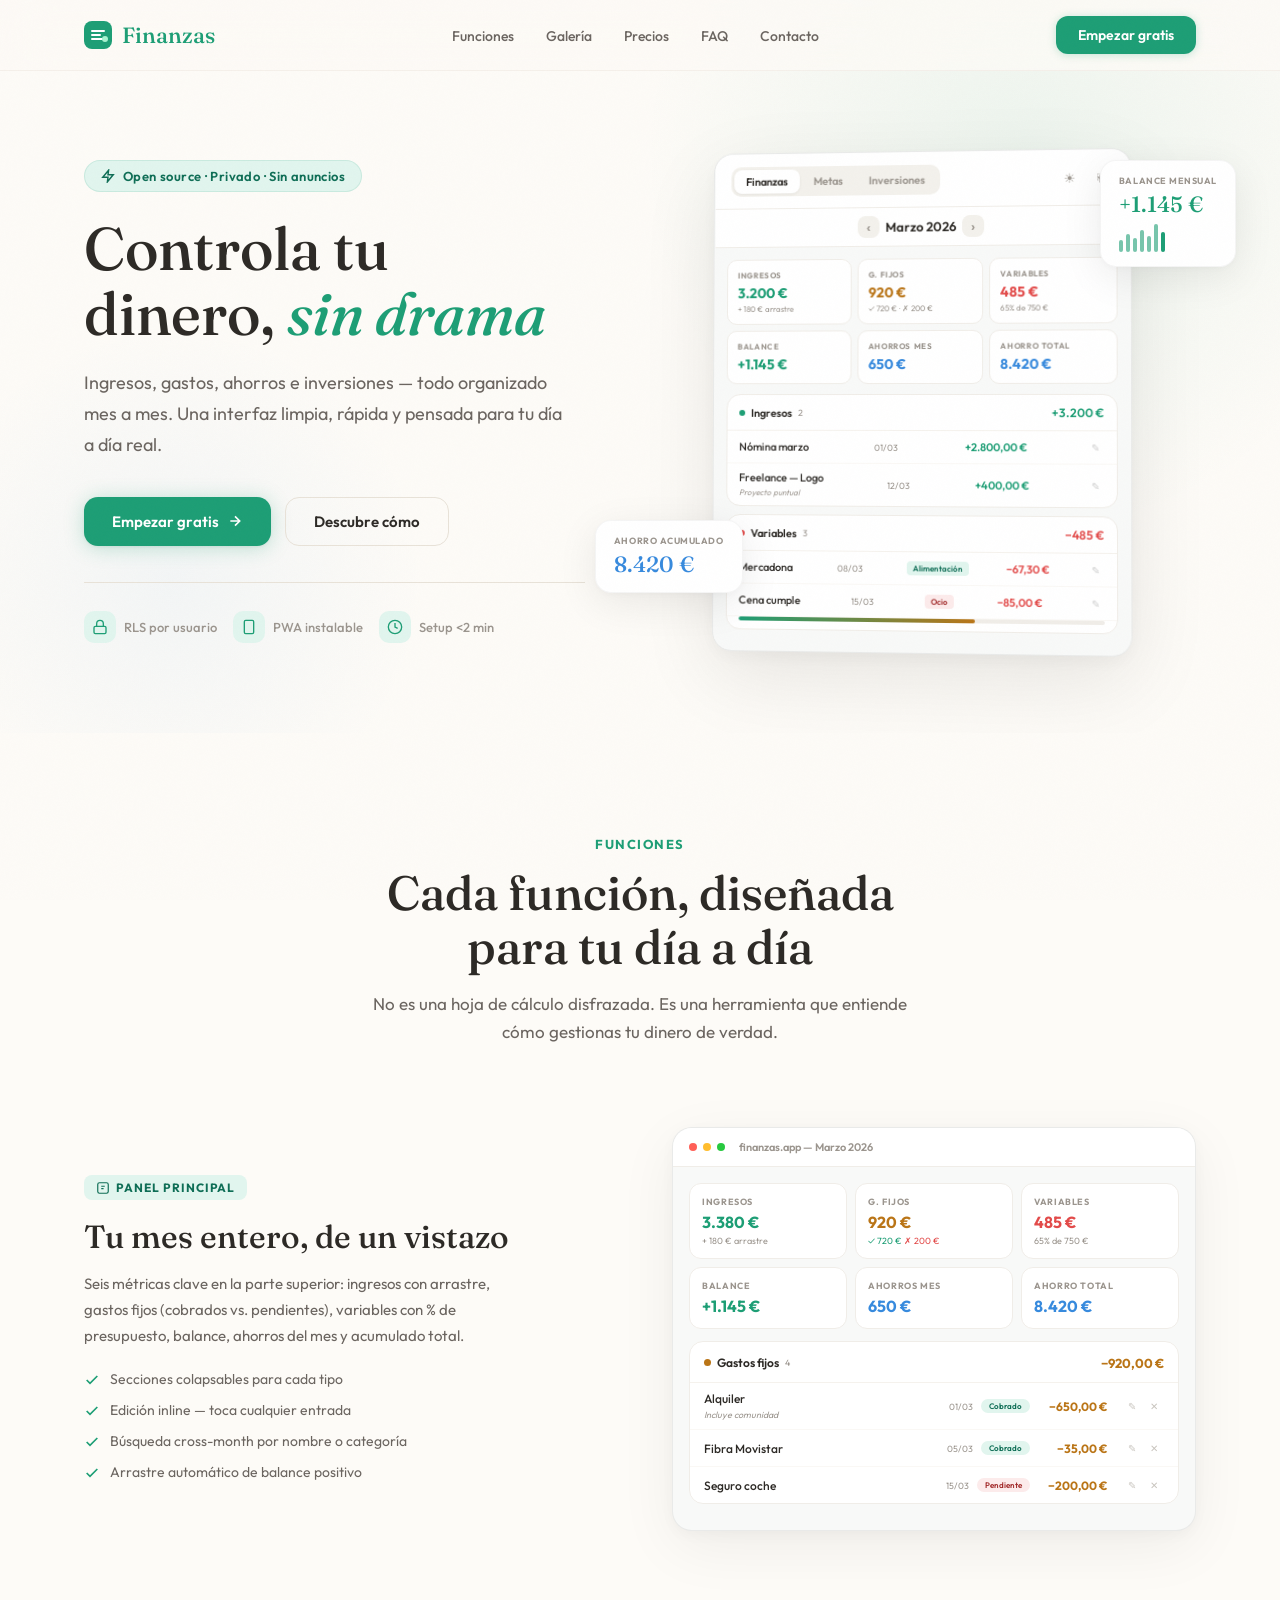
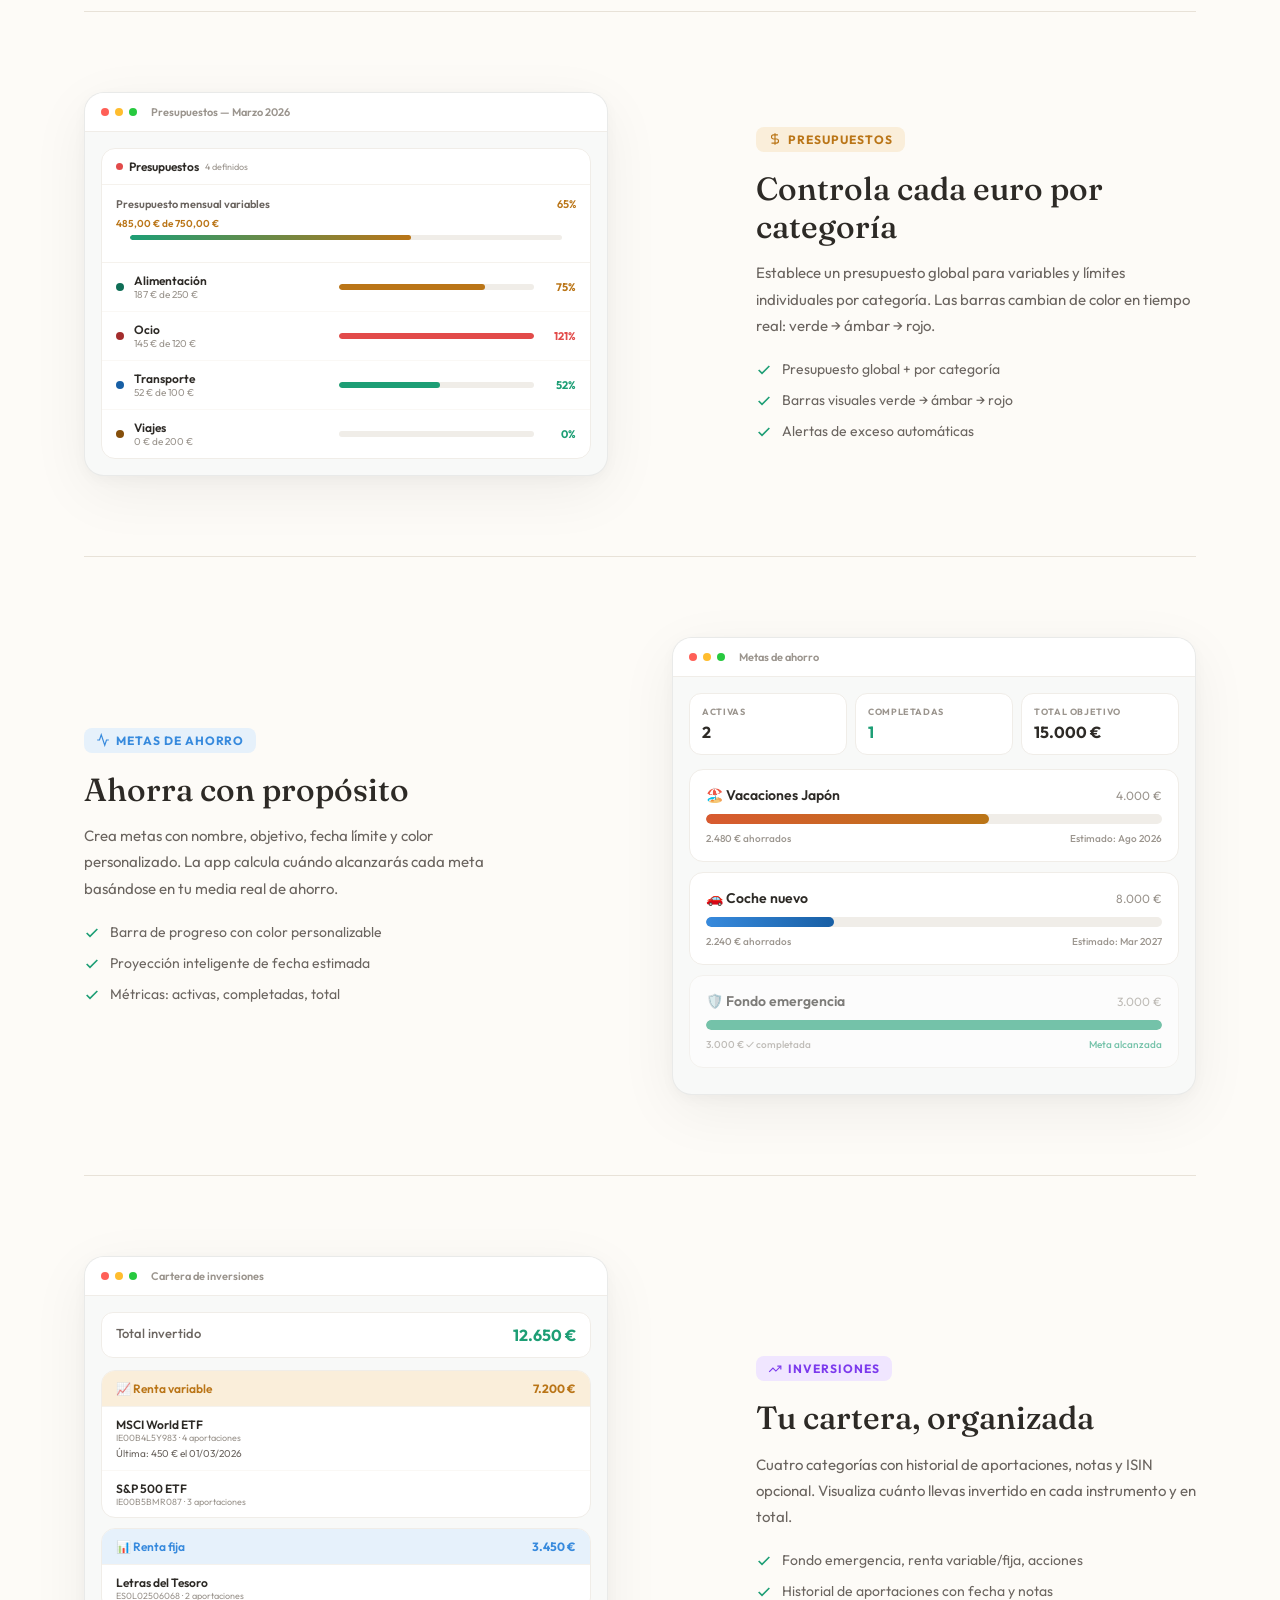
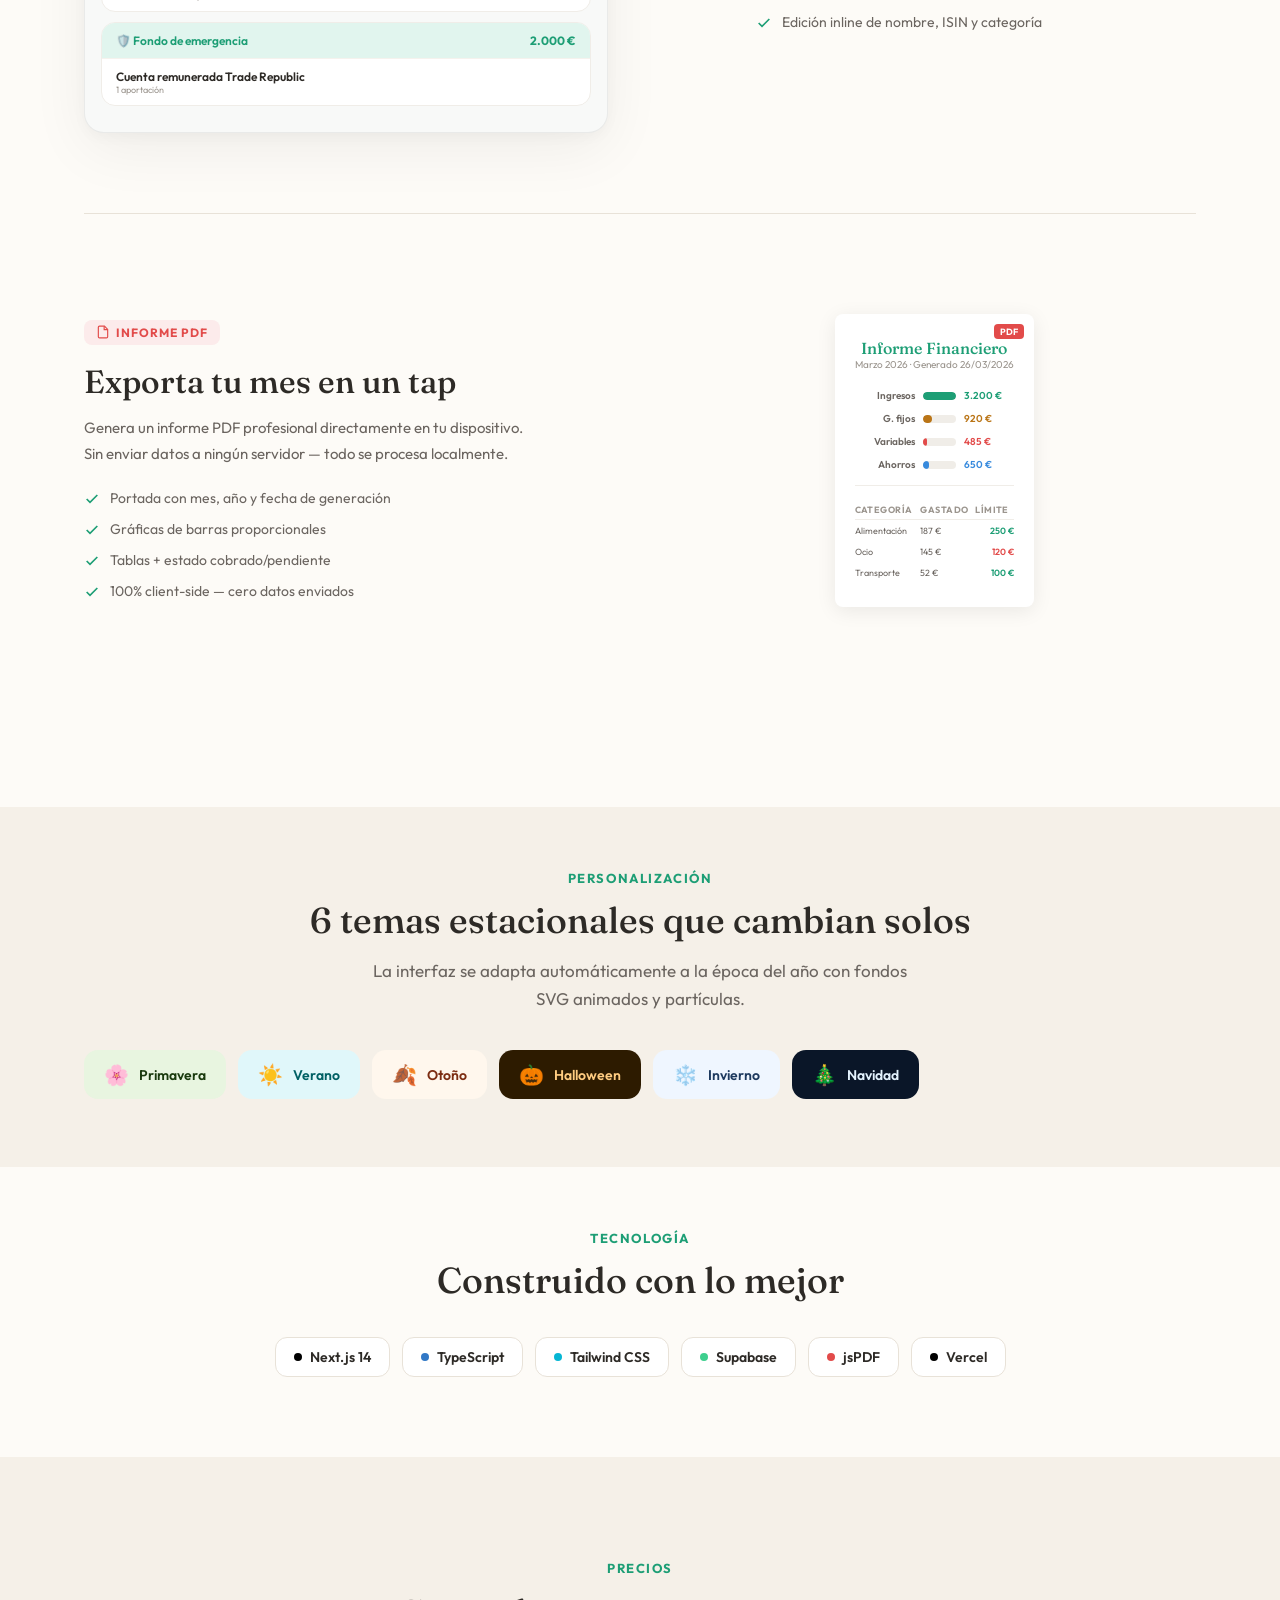
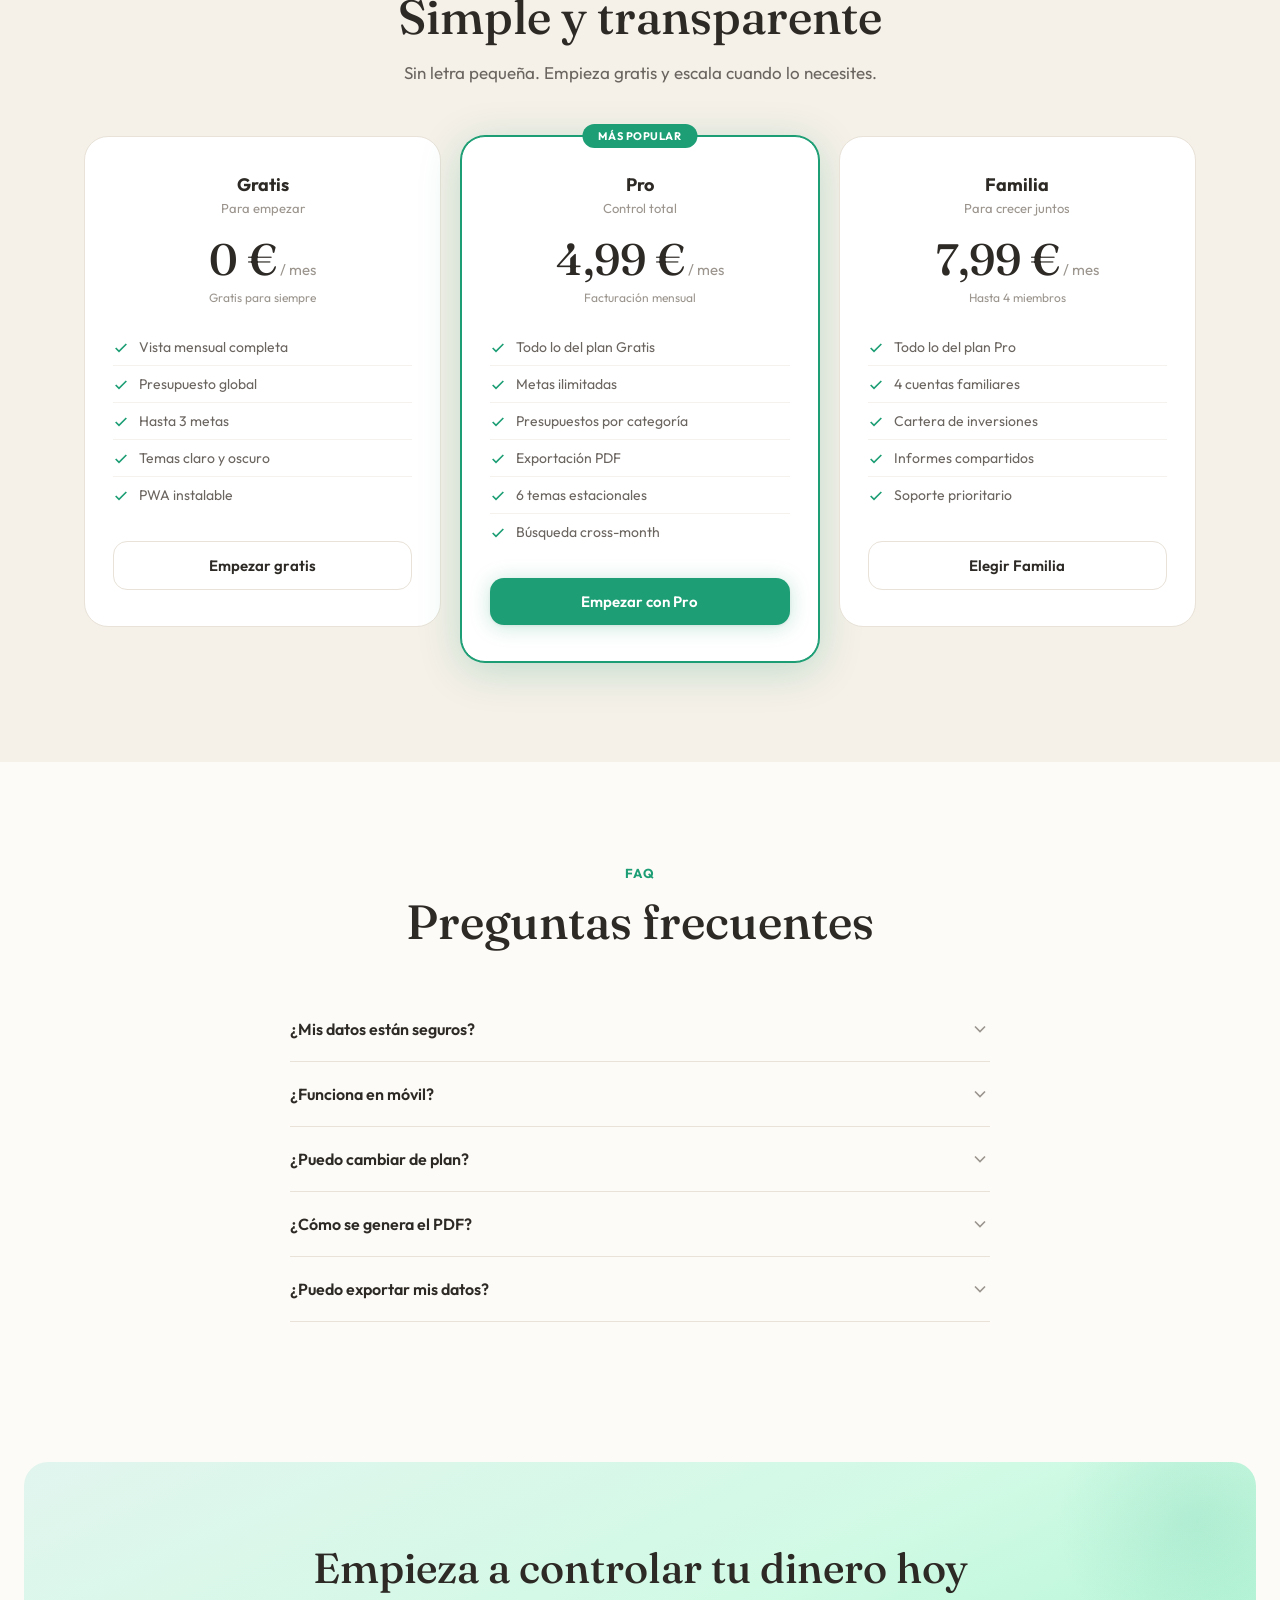
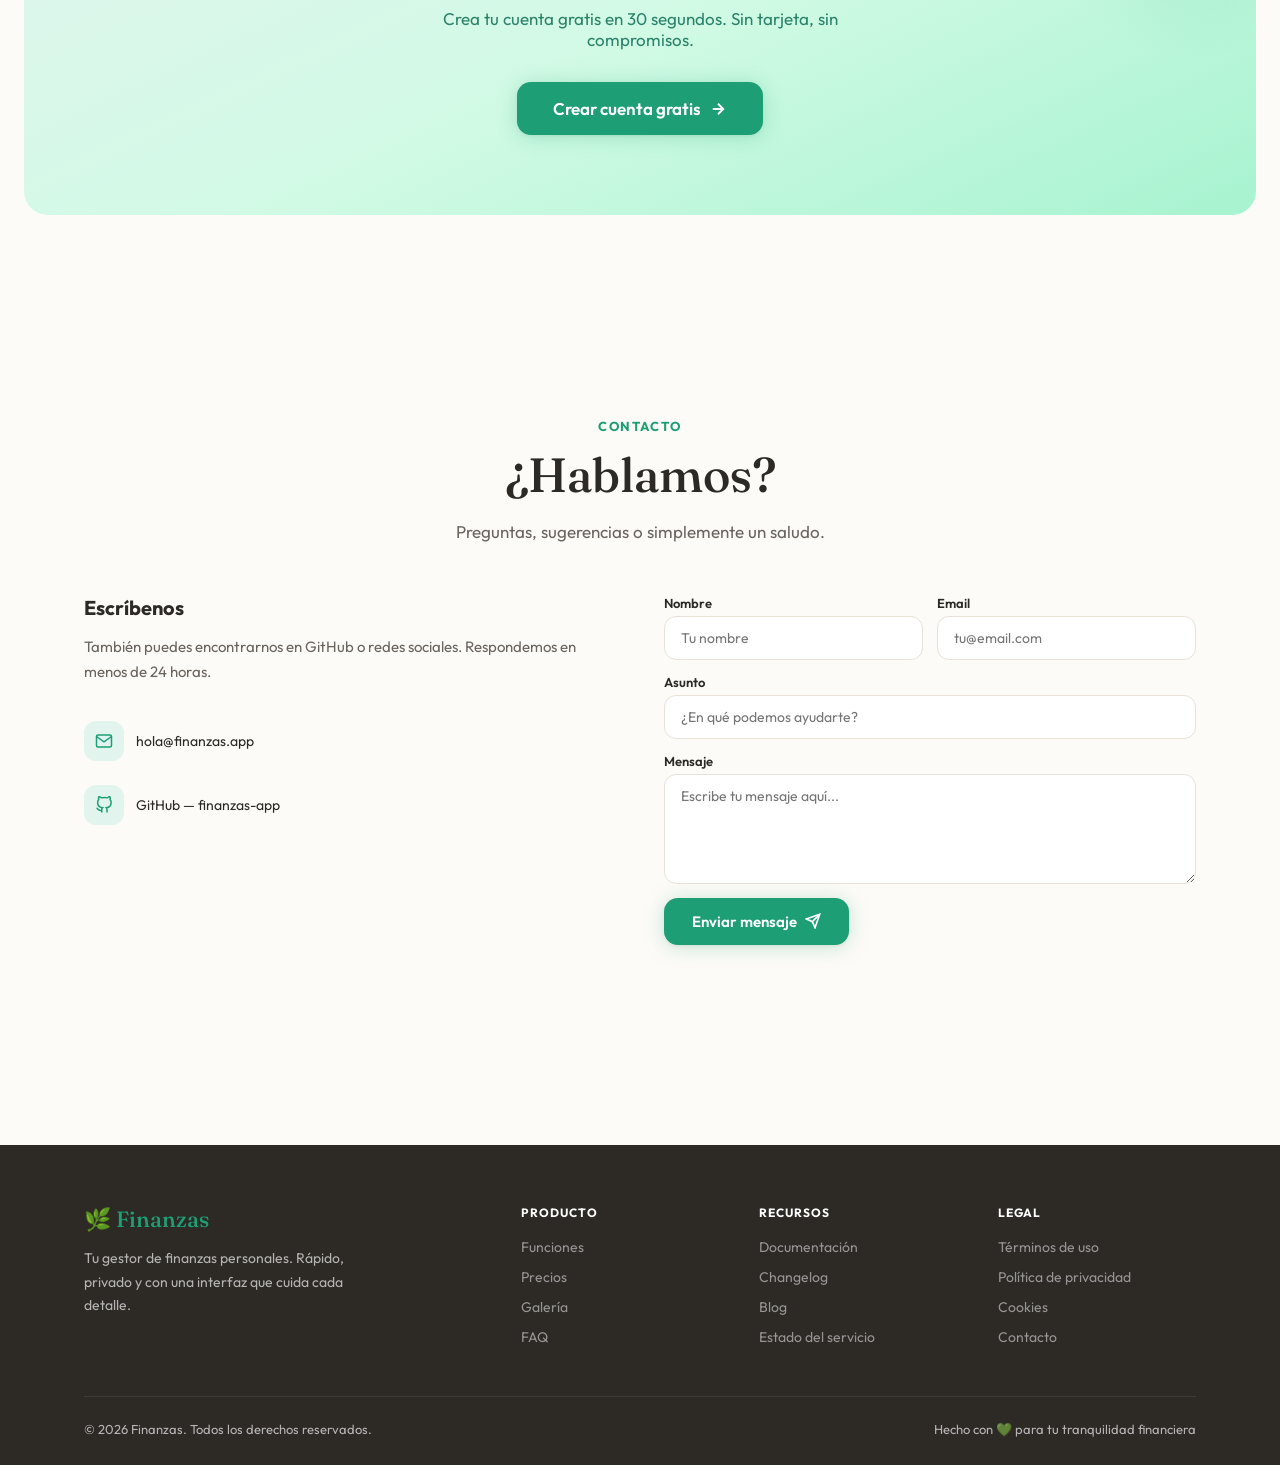
==== index.html @ be9d55b6 "Add: Web added" ====
<!DOCTYPE html>
<html lang="es">
<head>
<meta charset="UTF-8">
<meta name="viewport" content="width=device-width, initial-scale=1.0">
<title>Finanzas — Tu gestor de finanzas personales</title>
<link rel="preconnect" href="https://fonts.googleapis.com">
<link rel="preconnect" href="https://fonts.gstatic.com" crossorigin>
<link href="https://fonts.googleapis.com/css2?family=Fraunces:ital,opsz,wght@0,9..144,300;0,9..144,500;0,9..144,700;1,9..144,400&family=Outfit:wght@300;400;500;600;700&display=swap" rel="stylesheet">
<style>
:root {
  --green:#1D9E75;--green-light:#E1F5EE;--green-dark:#0F6E56;--green-glow:rgba(29,158,117,0.25);
  --cream:#FDFBF7;--sand:#F5F0E8;--text:#2D2A26;--text-soft:#6B6560;--text-muted:#9B958E;
  --border:#E8E2D8;--card-bg:#FFFFFF;--blue:#378ADD;--blue-light:#E6F1FB;
  --amber:#BA7517;--amber-light:#FAEEDA;--red:#E24B4A;--red-light:#FCEBEB;
  --orange:#D85A30;--purple:#7C3AED;
}
*{margin:0;padding:0;box-sizing:border-box}
html{scroll-behavior:smooth}
body{font-family:'Outfit',sans-serif;color:var(--text);background:var(--cream);overflow-x:hidden;-webkit-font-smoothing:antialiased}
h1,h2,h3,.serif{font-family:'Fraunces',serif}
body::before{content:'';position:fixed;inset:0;pointer-events:none;z-index:9999;opacity:0.02;background-image:url("data:image/svg+xml,%3Csvg viewBox='0 0 256 256' xmlns='http://www.w3.org/2000/svg'%3E%3Cfilter id='n'%3E%3CfeTurbulence type='fractalNoise' baseFrequency='0.85' numOctaves='4' stitchTiles='stitch'/%3E%3C/filter%3E%3Crect width='100%25' height='100%25' filter='url(%23n)'/%3E%3C/svg%3E");background-size:128px}
.container{max-width:1160px;margin:0 auto;padding:0 24px}
.section-pad{padding:100px 0}
.section-label{font-family:'Outfit',sans-serif;font-size:13px;font-weight:700;letter-spacing:0.12em;text-transform:uppercase;color:var(--green);margin-bottom:14px;display:inline-block}
.section-title{font-size:clamp(30px,4.5vw,48px);line-height:1.12;color:var(--text);margin-bottom:16px;font-weight:500}
.section-subtitle{font-family:'Outfit',sans-serif;font-size:17px;line-height:1.7;color:var(--text-soft);max-width:560px}
.btn{display:inline-flex;align-items:center;gap:8px;font-family:'Outfit',sans-serif;font-size:15px;font-weight:600;padding:14px 28px;border-radius:14px;cursor:pointer;border:none;text-decoration:none;transition:all 0.35s cubic-bezier(0.23,1,0.32,1)}
.btn-primary{background:var(--green);color:white;box-shadow:0 2px 20px var(--green-glow),0 1px 3px rgba(0,0,0,0.06)}
.btn-primary:hover{background:var(--green-dark);transform:translateY(-2px);box-shadow:0 8px 28px var(--green-glow),0 2px 6px rgba(0,0,0,0.08)}
.btn-ghost{background:transparent;color:var(--text);border:1.5px solid var(--border)}
.btn-ghost:hover{border-color:var(--green);color:var(--green-dark);background:rgba(29,158,117,0.04)}

/* NAV */
nav{position:fixed;top:0;left:0;right:0;z-index:100;padding:16px 0;background:rgba(253,251,247,0.8);backdrop-filter:blur(24px) saturate(1.6);-webkit-backdrop-filter:blur(24px) saturate(1.6);border-bottom:1px solid rgba(232,226,216,0.4);transition:all 0.3s}
nav.scrolled{padding:10px 0;box-shadow:0 1px 16px rgba(0,0,0,0.04)}
nav .container{display:flex;align-items:center;justify-content:space-between}
.nav-brand{display:flex;align-items:center;gap:10px;font-family:'Fraunces',serif;font-size:22px;color:var(--green);font-weight:500;text-decoration:none}
.nav-links{display:flex;align-items:center;gap:32px;list-style:none}
.nav-links a{font-size:14px;font-weight:500;color:var(--text-soft);text-decoration:none;transition:color 0.2s}
.nav-links a:hover{color:var(--green)}
.nav-cta{font-family:'Outfit',sans-serif;font-size:14px;font-weight:600;color:white;background:var(--green);padding:10px 22px;border-radius:12px;text-decoration:none;transition:all 0.3s;box-shadow:0 1px 8px var(--green-glow)}
.nav-cta:hover{background:var(--green-dark);transform:translateY(-1px)}
.hamburger{display:none;background:none;border:none;cursor:pointer;padding:4px;color:var(--text)}
.mobile-menu{display:none;flex-direction:column;position:absolute;top:100%;left:0;right:0;background:rgba(253,251,247,0.98);backdrop-filter:blur(20px);padding:16px 24px 24px;border-bottom:1px solid var(--border)}
.mobile-menu.open{display:flex}
.mobile-menu a{padding:14px 0;font-size:15px;font-weight:500;color:var(--text-soft);text-decoration:none;border-bottom:1px solid #f5f2ed}
.mobile-menu a:last-child{border:none}
.mobile-menu .nav-cta{display:inline-block;text-align:center;margin-top:12px}

/* HERO */
.hero{padding:150px 0 80px;position:relative;overflow:hidden}
.hero::before{content:'';position:absolute;top:-40%;right:-15%;width:900px;height:900px;background:radial-gradient(circle,rgba(29,158,117,0.07) 0%,transparent 60%);border-radius:50%;pointer-events:none}
.hero::after{content:'';position:absolute;bottom:-20%;left:-10%;width:600px;height:600px;background:radial-gradient(circle,rgba(55,138,221,0.05) 0%,transparent 60%);border-radius:50%;pointer-events:none}
.hero .container{display:grid;grid-template-columns:1fr 1.1fr;gap:60px;align-items:center;position:relative;z-index:1}
.hero-badge{display:inline-flex;align-items:center;gap:8px;font-size:13px;font-weight:600;letter-spacing:0.03em;color:var(--green-dark);background:var(--green-light);padding:7px 16px;border-radius:100px;margin-bottom:24px;border:1px solid rgba(29,158,117,0.12)}
.hero h1{font-size:clamp(38px,5.2vw,60px);line-height:1.08;margin-bottom:22px;font-weight:500}
.hero h1 em{font-style:italic;color:var(--green)}
.hero-desc{font-size:18px;line-height:1.72;color:var(--text-soft);margin-bottom:36px;max-width:480px}
.hero-actions{display:flex;gap:14px;flex-wrap:wrap}
.hero-trust{display:flex;align-items:center;gap:16px;margin-top:36px;padding-top:28px;border-top:1px solid var(--border)}
.trust-item{display:flex;align-items:center;gap:8px;font-size:13px;font-weight:500;color:var(--text-muted)}
.trust-icon{width:32px;height:32px;border-radius:10px;display:flex;align-items:center;justify-content:center;background:var(--green-light);color:var(--green)}

/* Hero App Frame */
.hero-visual{position:relative;display:flex;justify-content:center}
.app-frame{width:420px;background:#f8f9f8;border-radius:20px;padding:1px;box-shadow:0 24px 80px rgba(0,0,0,0.09),0 6px 20px rgba(0,0,0,0.04),inset 0 1px 0 rgba(255,255,255,0.9);border:1px solid rgba(0,0,0,0.06);overflow:hidden;transform:perspective(1200px) rotateY(-4deg) rotateX(1deg);transition:transform 0.7s cubic-bezier(0.23,1,0.32,1)}
.app-frame:hover{transform:perspective(1200px) rotateY(0) rotateX(0)}
.app-topbar{display:flex;align-items:center;justify-content:space-between;padding:12px 16px;background:white;border-bottom:1px solid #f0ede8}
.app-tabs{display:inline-flex;gap:2px;background:#f3f1ec;border-radius:10px;padding:3px}
.app-tab{font-size:11px;font-weight:600;padding:5px 12px;border-radius:8px;color:var(--text-muted)}
.app-tab.active{background:white;color:var(--text);box-shadow:0 1px 3px rgba(0,0,0,0.06)}
.app-nav-month{display:flex;align-items:center;gap:6px;font-size:13px;font-weight:600;color:var(--text)}
.app-nav-month .arr{width:22px;height:22px;display:flex;align-items:center;justify-content:center;border-radius:8px;font-size:14px;color:var(--text-muted);background:#f3f1ec}
.app-icons{display:flex;gap:4px}
.app-icons span{width:26px;height:26px;display:flex;align-items:center;justify-content:center;border-radius:8px;color:var(--text-muted);font-size:13px}
.app-body{padding:12px;background:#f8f9f8}
.app-metrics{display:grid;grid-template-columns:repeat(3,1fr);gap:6px;margin-bottom:10px}
.app-metric{background:white;border-radius:10px;padding:10px;border:1px solid #f0ede8}
.app-metric label{display:block;font-size:8px;font-weight:700;text-transform:uppercase;letter-spacing:0.08em;color:var(--text-muted);margin-bottom:4px}
.app-metric .val{font-size:14px;font-weight:700}
.app-metric .sub{font-size:8px;color:var(--text-muted);margin-top:2px}
.app-section{background:white;border-radius:14px;border:1px solid #f0ede8;margin-bottom:8px;overflow:hidden}
.app-section-header{display:flex;align-items:center;justify-content:space-between;padding:10px 12px;border-bottom:1px solid #f5f2ed}
.app-section-header .left{display:flex;align-items:center;gap:6px}
.app-dot{width:6px;height:6px;border-radius:50%}
.app-section-header .title{font-size:11px;font-weight:600;color:var(--text)}
.app-section-header .count{font-size:9px;color:var(--text-muted)}
.app-section-header .total{font-size:12px;font-weight:600}
.app-row{display:flex;align-items:center;justify-content:space-between;padding:7px 12px;border-bottom:1px solid #faf8f5;font-size:11px}
.app-row:last-child{border:none}
.app-row .name{font-weight:500;color:var(--text)}
.app-row .note{font-size:8px;color:var(--text-muted);font-style:italic}
.app-row .date{font-size:9px;color:var(--text-muted);margin:0 8px}
.app-row .cat-badge{font-size:8px;font-weight:600;padding:2px 6px;border-radius:4px;white-space:nowrap}
.app-row .status-badge{font-size:8px;font-weight:600;padding:2px 8px;border-radius:100px}
.app-row .amount{font-weight:600;white-space:nowrap}
.app-row .icon-btn{width:18px;height:18px;display:flex;align-items:center;justify-content:center;border-radius:4px;color:#ccc;font-size:10px}
.app-budget-bar{margin:0 12px 8px;height:4px;background:#f0ede8;border-radius:2px;overflow:hidden}
.app-budget-fill{height:100%;border-radius:2px}
.float-card{position:absolute;background:white;border-radius:16px;padding:14px 18px;box-shadow:0 10px 40px rgba(0,0,0,0.08),0 2px 8px rgba(0,0,0,0.03);border:1px solid rgba(0,0,0,0.04);animation:float 5s ease-in-out infinite;z-index:2}
.float-card.fc1{top:10px;right:-40px;animation-delay:0s}
.float-card.fc2{bottom:60px;left:-50px;animation-delay:-2.5s}
@keyframes float{0%,100%{transform:translateY(0)}50%{transform:translateY(-10px)}}
.fc-label{font-size:9px;font-weight:700;text-transform:uppercase;letter-spacing:0.06em;color:var(--text-muted);margin-bottom:4px}
.fc-value{font-family:'Fraunces',serif;font-size:22px;font-weight:500}
.fc-sparkline{display:flex;align-items:flex-end;gap:3px;margin-top:6px}
.fc-sparkline span{width:4px;border-radius:2px;background:var(--green);opacity:0.6}

/* FEATURES */
.feature-block{display:grid;grid-template-columns:1fr 1fr;gap:64px;align-items:center;padding:80px 0;border-bottom:1px solid var(--border)}
.feature-block:last-child{border-bottom:none}
.feature-block.reverse{direction:rtl}
.feature-block.reverse>*{direction:ltr}
.feature-text{max-width:440px}
.feature-tag{display:inline-flex;align-items:center;gap:6px;font-size:12px;font-weight:700;letter-spacing:0.08em;text-transform:uppercase;padding:5px 12px;border-radius:8px;margin-bottom:18px}
.feature-text h3{font-size:clamp(24px,3vw,32px);line-height:1.2;margin-bottom:14px;font-weight:500}
.feature-text p{font-size:15px;line-height:1.75;color:var(--text-soft);margin-bottom:20px}
.feature-bullets{list-style:none;display:flex;flex-direction:column;gap:10px}
.feature-bullets li{display:flex;align-items:flex-start;gap:10px;font-size:14px;color:var(--text-soft);line-height:1.5}
.feature-bullets li svg{flex-shrink:0;margin-top:3px}

/* GUI Mockups */
.gui-mockup{background:#f8f9f8;border-radius:20px;overflow:hidden;border:1px solid rgba(0,0,0,0.06);box-shadow:0 16px 60px rgba(0,0,0,0.06),0 4px 14px rgba(0,0,0,0.03)}
.gui-titlebar{display:flex;align-items:center;gap:6px;padding:12px 16px;background:white;border-bottom:1px solid #f0ede8}
.gui-dot{width:8px;height:8px;border-radius:50%}
.gui-titlebar .title{font-size:11px;font-weight:600;color:var(--text-muted);margin-left:8px}
.gui-body{padding:16px}
.mock-metrics{display:grid;grid-template-columns:repeat(3,1fr);gap:8px;margin-bottom:12px}
.mock-metric{background:white;border-radius:12px;padding:12px;border:1px solid #f0ede8}
.mock-metric label{display:block;font-size:9px;font-weight:700;text-transform:uppercase;letter-spacing:0.07em;color:var(--text-muted);margin-bottom:5px}
.mock-metric .val{font-size:16px;font-weight:700}
.mock-metric .sub{font-size:9px;color:var(--text-muted);margin-top:3px}
.mock-section{background:white;border-radius:14px;border:1px solid #f0ede8;overflow:hidden;margin-bottom:10px}
.mock-section-head{display:flex;align-items:center;justify-content:space-between;padding:10px 14px;border-bottom:1px solid #f5f2ed}
.mock-section-head .left{display:flex;align-items:center;gap:6px}
.mock-section-head .dot{width:7px;height:7px;border-radius:50%}
.mock-section-head .title{font-size:12px;font-weight:600}
.mock-section-head .cnt{font-size:9px;color:var(--text-muted)}
.mock-section-head .total{font-size:13px;font-weight:700}
.mock-row{display:flex;align-items:center;padding:8px 14px;border-bottom:1px solid #faf8f5;font-size:12px}
.mock-row:last-child{border:none}
.mock-row .info{flex:1;min-width:0}
.mock-row .name{font-weight:500}
.mock-row .note{font-size:9px;color:var(--text-muted);font-style:italic}
.mock-row .meta{display:flex;align-items:center;gap:8px}
.mock-row .date{font-size:9px;color:var(--text-muted)}
.mock-row .cat{font-size:8px;font-weight:600;padding:2px 7px;border-radius:4px}
.mock-row .badge{font-size:8px;font-weight:600;padding:2px 8px;border-radius:100px}
.mock-row .amt{font-weight:700;min-width:70px;text-align:right}
.mock-row .btns{display:flex;gap:2px;margin-left:6px}
.mock-row .btn-sm{width:20px;height:20px;display:flex;align-items:center;justify-content:center;border-radius:5px;color:#c8c4be;font-size:10px}
.mock-progress{margin:0 14px 10px;height:5px;background:#f0ede8;border-radius:3px;overflow:hidden}
.mock-progress-fill{height:100%;border-radius:3px}
.mock-goal{background:white;border-radius:14px;border:1px solid #f0ede8;padding:16px;margin-bottom:10px}
.mock-goal-header{display:flex;justify-content:space-between;align-items:center;margin-bottom:10px}
.mock-goal-header .name{font-size:14px;font-weight:600}
.mock-goal-header .target{font-size:12px;color:var(--text-muted)}
.mock-goal-bar{height:10px;background:#f0ede8;border-radius:5px;overflow:hidden;margin-bottom:8px}
.mock-goal-fill{height:100%;border-radius:5px}
.mock-goal-footer{display:flex;justify-content:space-between;font-size:10px;color:var(--text-muted);font-weight:500}
.mock-budget-row{display:flex;align-items:center;gap:10px;padding:10px 14px;border-bottom:1px solid #faf8f5}
.mock-budget-row:last-child{border:none}
.mock-budget-row .cat-dot{width:8px;height:8px;border-radius:50%;flex-shrink:0}
.mock-budget-row .info{flex:1}
.mock-budget-row .cat-name{font-size:12px;font-weight:600}
.mock-budget-row .cat-detail{font-size:10px;color:var(--text-muted)}
.mock-budget-row .bar{flex:1;height:6px;background:#f0ede8;border-radius:3px;overflow:hidden;min-width:80px}
.mock-budget-row .bar-fill{height:100%;border-radius:3px}
.mock-budget-row .pct{font-size:11px;font-weight:700;min-width:32px;text-align:right}
.mock-inv-cat{background:white;border-radius:14px;border:1px solid #f0ede8;overflow:hidden;margin-bottom:10px}
.mock-inv-head{display:flex;align-items:center;justify-content:space-between;padding:10px 14px;border-bottom:1px solid #f5f2ed}
.mock-inv-head .cat{font-size:12px;font-weight:600}
.mock-inv-head .total{font-size:12px;font-weight:700}
.mock-inv-item{padding:10px 14px;border-bottom:1px solid #faf8f5}
.mock-inv-item:last-child{border:none}
.mock-inv-item .name{font-size:12px;font-weight:600}
.mock-inv-item .isin{font-size:9px;color:var(--text-muted)}
.mock-inv-item .contribs{font-size:10px;color:var(--text-soft);margin-top:4px}
.mock-pdf{background:white;border-radius:8px;box-shadow:0 4px 20px rgba(0,0,0,0.08);padding:24px 20px;max-width:280px;margin:0 auto;position:relative}
.mock-pdf::after{content:'PDF';position:absolute;top:10px;right:10px;font-size:9px;font-weight:700;color:white;background:var(--red);padding:2px 6px;border-radius:4px}
.mock-pdf-title{text-align:center;margin-bottom:18px}
.mock-pdf-title h4{font-family:'Fraunces',serif;font-size:16px;font-weight:500;color:var(--green)}
.mock-pdf-title p{font-size:10px;color:var(--text-muted)}
.mock-pdf-bar{display:flex;align-items:center;gap:8px;margin-bottom:10px;font-size:10px}
.mock-pdf-bar .lbl{width:60px;font-weight:600;color:var(--text-soft);text-align:right}
.mock-pdf-bar .track{flex:1;height:8px;background:#f0ede8;border-radius:4px;overflow:hidden}
.mock-pdf-bar .fill{height:100%;border-radius:4px}
.mock-pdf-bar .val{width:50px;font-weight:600;font-size:10px}
.mock-pdf-sep{height:1px;background:#f0ede8;margin:14px 0}
.mock-pdf-table{width:100%;font-size:9px;border-collapse:collapse}
.mock-pdf-table th{text-align:left;font-weight:700;color:var(--text-muted);padding:4px 0;text-transform:uppercase;letter-spacing:0.05em;border-bottom:1px solid #f0ede8}
.mock-pdf-table td{padding:5px 0;color:var(--text-soft)}
.mock-pdf-table td:last-child{text-align:right;font-weight:600}

/* Seasons strip */
.seasons-strip-section{background:var(--sand)}
.seasons-strip{display:flex;gap:12px;margin-top:36px;overflow-x:auto;padding-bottom:8px;-webkit-overflow-scrolling:touch}
.seasons-strip::-webkit-scrollbar{display:none}
.season-chip{flex:0 0 auto;display:flex;align-items:center;gap:10px;padding:12px 20px;border-radius:14px;font-size:14px;font-weight:600;white-space:nowrap;transition:transform 0.3s}
.season-chip:hover{transform:translateY(-2px)}
.season-chip .emoji{font-size:20px}
.sc-spring{background:#e8f5e0;color:#1a3a0e}.sc-summer{background:#e0f7fa;color:#006064}
.sc-autumn{background:#fff7ed;color:#7c2d12}.sc-halloween{background:#2d1b00;color:#ffcc80}
.sc-winter{background:#eff6ff;color:#1e3a5f}.sc-christmas{background:#0a1628;color:#e3f2fd}

/* Tech */
.tech-grid{display:flex;flex-wrap:wrap;gap:12px;margin-top:36px;justify-content:center}
.tech-chip{display:flex;align-items:center;gap:8px;background:white;border:1px solid var(--border);border-radius:12px;padding:10px 18px;font-size:14px;font-weight:600;color:var(--text);transition:all 0.3s}
.tech-chip:hover{border-color:var(--green);transform:translateY(-2px);box-shadow:0 4px 16px rgba(0,0,0,0.04)}
.tech-chip .dot{width:8px;height:8px;border-radius:50%}

/* Pricing */
.pricing-section{background:var(--sand)}
.pricing-grid{display:grid;grid-template-columns:repeat(3,1fr);gap:20px;margin-top:48px;align-items:start}
.price-card{background:var(--card-bg);border:1.5px solid var(--border);border-radius:24px;padding:36px 28px;text-align:center;transition:all 0.4s;position:relative}
.price-card.featured{border-color:var(--green);box-shadow:0 8px 40px var(--green-glow),0 0 0 1px var(--green);transform:scale(1.03)}
.price-card .popular{position:absolute;top:-13px;left:50%;transform:translateX(-50%);background:var(--green);color:white;font-size:11px;font-weight:700;padding:5px 16px;border-radius:100px;letter-spacing:0.05em;text-transform:uppercase}
.price-card h3{font-family:'Outfit',sans-serif;font-size:18px;font-weight:700;margin-bottom:4px}
.price-card .desc{font-size:13px;color:var(--text-muted);margin-bottom:16px}
.price-card .price{font-family:'Fraunces',serif;font-size:44px;color:var(--text);margin-bottom:4px;font-weight:500}
.price-card .price span{font-family:'Outfit',sans-serif;font-size:15px;color:var(--text-muted);font-weight:400}
.price-card .pnote{font-size:12px;color:var(--text-muted);margin-bottom:24px}
.price-card ul{list-style:none;text-align:left;margin-bottom:28px}
.price-card li{font-size:14px;color:var(--text-soft);padding:9px 0;display:flex;align-items:flex-start;gap:10px;border-bottom:1px solid #f5f2ed}
.price-card li:last-child{border:none}
.price-card li svg{flex-shrink:0;margin-top:2px}
.price-card .btn{width:100%;justify-content:center}

/* FAQ */
.faq-list{max-width:700px;margin:48px auto 0}
.faq-item{border-bottom:1px solid var(--border)}
.faq-q{width:100%;background:none;border:none;font-family:'Outfit',sans-serif;font-size:16px;font-weight:600;color:var(--text);padding:22px 0;display:flex;justify-content:space-between;align-items:center;cursor:pointer;text-align:left;transition:color 0.2s}
.faq-q:hover{color:var(--green)}
.faq-q .chev{transition:transform 0.3s;flex-shrink:0;margin-left:16px;color:var(--text-muted)}
.faq-item.open .chev{transform:rotate(180deg)}
.faq-a{max-height:0;overflow:hidden;transition:max-height 0.35s ease}
.faq-item.open .faq-a{max-height:200px}
.faq-a p{padding-bottom:22px;font-size:14px;line-height:1.75;color:var(--text-soft)}

/* CTA */
.cta-banner{text-align:center;background:linear-gradient(155deg,var(--green-light) 0%,#d1fae5 50%,#a7f3d0 100%);border-radius:24px;padding:80px 40px;margin:0 24px;position:relative;overflow:hidden}
.cta-banner::before{content:'';position:absolute;top:-80px;right:-80px;width:280px;height:280px;background:radial-gradient(circle,rgba(29,158,117,0.12) 0%,transparent 70%);border-radius:50%}
.cta-banner h2{font-size:clamp(28px,4vw,42px);margin-bottom:14px;position:relative;font-weight:500}
.cta-banner p{font-size:17px;color:var(--green-dark);margin-bottom:32px;opacity:0.85;max-width:480px;margin-inline:auto}

/* Contact */
.contact-grid{display:grid;grid-template-columns:1fr 1fr;gap:48px;margin-top:48px}
.contact-info h3{font-family:'Outfit',sans-serif;font-size:20px;font-weight:700;margin-bottom:14px}
.contact-info p{font-size:15px;color:var(--text-soft);line-height:1.7;margin-bottom:24px}
.contact-link{display:flex;align-items:center;gap:12px;padding:12px 0;font-size:14px;color:var(--text);text-decoration:none;transition:color 0.2s}
.contact-link:hover{color:var(--green)}
.contact-link-icon{width:40px;height:40px;background:var(--green-light);border-radius:12px;display:flex;align-items:center;justify-content:center;color:var(--green)}
.contact-form{display:flex;flex-direction:column;gap:14px}
.form-group{display:flex;flex-direction:column;gap:5px}
.form-group label{font-size:13px;font-weight:600}
.form-group input,.form-group textarea{font-family:'Outfit',sans-serif;font-size:14px;padding:12px 16px;border:1.5px solid var(--border);border-radius:12px;background:white;color:var(--text);outline:none;transition:border-color 0.2s,box-shadow 0.2s}
.form-group input:focus,.form-group textarea:focus{border-color:var(--green);box-shadow:0 0 0 3px var(--green-glow)}
.form-group textarea{resize:vertical;min-height:110px}
.form-row{display:grid;grid-template-columns:1fr 1fr;gap:14px}

/* Footer */
footer{background:var(--text);color:rgba(255,255,255,0.65);padding:60px 0 28px;margin-top:100px}
.footer-grid{display:grid;grid-template-columns:2fr 1fr 1fr 1fr;gap:40px;margin-bottom:40px}
.footer-brand{font-family:'Fraunces',serif;font-size:22px;color:var(--green);margin-bottom:14px;font-weight:500}
.footer-brand+p{font-size:14px;line-height:1.7;max-width:280px}
footer h4{font-family:'Outfit',sans-serif;font-size:12px;font-weight:700;color:white;text-transform:uppercase;letter-spacing:0.08em;margin-bottom:16px}
footer ul{list-style:none}
footer li{margin-bottom:10px}
footer a{font-size:14px;color:rgba(255,255,255,0.5);text-decoration:none;transition:color 0.2s}
footer a:hover{color:var(--green)}
.footer-bottom{border-top:1px solid rgba(255,255,255,0.08);padding-top:24px;display:flex;justify-content:space-between;font-size:13px}

/* Animations */
.fade-in{opacity:0;transform:translateY(28px);transition:opacity 0.8s cubic-bezier(0.23,1,0.32,1),transform 0.8s cubic-bezier(0.23,1,0.32,1)}
.fade-in.visible{opacity:1;transform:translateY(0)}
.d1{transition-delay:0.1s}.d2{transition-delay:0.2s}.d3{transition-delay:0.3s}

/* Responsive */
@media(max-width:1024px){
  .hero .container{grid-template-columns:1fr;text-align:center}
  .hero-desc{margin-inline:auto;max-width:100%}
  .hero-actions{justify-content:center}.hero-trust{justify-content:center}
  .hero-visual{margin-top:32px}.float-card{display:none}.app-frame{width:360px}
  .feature-block,.feature-block.reverse{grid-template-columns:1fr;gap:40px;direction:ltr}
  .feature-text{text-align:center;margin-inline:auto;max-width:100%}
  .feature-bullets{align-items:center}
  .pricing-grid{grid-template-columns:1fr;max-width:400px;margin-inline:auto}
  .price-card.featured{transform:scale(1)}
  .contact-grid{grid-template-columns:1fr}.footer-grid{grid-template-columns:1fr 1fr}
}
@media(max-width:640px){
  .nav-links{display:none}.nav-cta-desktop{display:none}.hamburger{display:block}
  .section-pad{padding:64px 0}.feature-block{padding:48px 0}
  .app-frame{width:100%;max-width:340px}
  .app-metrics,.mock-metrics{grid-template-columns:repeat(2,1fr)}
  .form-row{grid-template-columns:1fr}
  .footer-grid{grid-template-columns:1fr;gap:24px}
  .footer-bottom{flex-direction:column;gap:12px;text-align:center}
  .cta-banner{margin:0 16px;padding:48px 20px}
  .hero-trust{flex-wrap:wrap;gap:12px}
}
</style>
</head>
<body>

<!-- NAV -->
<nav id="navbar">
  <div class="container">
    <a href="#" class="nav-brand">
      <svg width="28" height="28" viewBox="0 0 28 28" fill="none"><rect width="28" height="28" rx="8" fill="#1D9E75"/><path d="M8 10h12M8 14h8M8 18h10" stroke="white" stroke-width="2" stroke-linecap="round"/><circle cx="21" cy="18" r="3" fill="#A7F3D0"/></svg>
      Finanzas
    </a>
    <ul class="nav-links">
      <li><a href="#features">Funciones</a></li>
      <li><a href="#gallery">Galería</a></li>
      <li><a href="#pricing">Precios</a></li>
      <li><a href="#faq">FAQ</a></li>
      <li><a href="#contact">Contacto</a></li>
    </ul>
    <a href="#pricing" class="nav-cta nav-cta-desktop">Empezar gratis</a>
    <button class="hamburger" onclick="toggleMenu()" aria-label="Menú"><svg width="24" height="24" viewBox="0 0 24 24" fill="none" stroke="currentColor" stroke-width="2"><path d="M3 12h18M3 6h18M3 18h18"/></svg></button>
  </div>
  <div class="mobile-menu" id="mobileMenu">
    <a href="#features" onclick="closeMenu()">Funciones</a>
    <a href="#gallery" onclick="closeMenu()">Galería</a>
    <a href="#pricing" onclick="closeMenu()">Precios</a>
    <a href="#faq" onclick="closeMenu()">FAQ</a>
    <a href="#contact" onclick="closeMenu()">Contacto</a>
    <a href="#pricing" class="nav-cta" onclick="closeMenu()">Empezar gratis</a>
  </div>
</nav>

<!-- HERO -->
<section class="hero">
  <div class="container">
    <div class="fade-in">
      <div class="hero-badge">
        <svg width="14" height="14" viewBox="0 0 24 24" fill="none" stroke="currentColor" stroke-width="2.5"><path d="M13 2L3 14h9l-1 8 10-12h-9l1-8z"/></svg>
        Open source · Privado · Sin anuncios
      </div>
      <h1>Controla tu dinero, <em>sin drama</em></h1>
      <p class="hero-desc">Ingresos, gastos, ahorros e inversiones — todo organizado mes a mes. Una interfaz limpia, rápida y pensada para tu día a día real.</p>
      <div class="hero-actions">
        <a href="#pricing" class="btn btn-primary">Empezar gratis <svg width="16" height="16" viewBox="0 0 24 24" fill="none" stroke="currentColor" stroke-width="2.5"><path d="M5 12h14M12 5l7 7-7 7"/></svg></a>
        <a href="#features" class="btn btn-ghost">Descubre cómo</a>
      </div>
      <div class="hero-trust">
        <div class="trust-item"><div class="trust-icon"><svg width="16" height="16" viewBox="0 0 24 24" fill="none" stroke="currentColor" stroke-width="2"><rect x="3" y="11" width="18" height="11" rx="2"/><path d="M7 11V7a5 5 0 0 1 10 0v4"/></svg></div>RLS por usuario</div>
        <div class="trust-item"><div class="trust-icon"><svg width="16" height="16" viewBox="0 0 24 24" fill="none" stroke="currentColor" stroke-width="2"><rect x="5" y="2" width="14" height="20" rx="2"/><line x1="12" y1="18" x2="12" y2="18"/></svg></div>PWA instalable</div>
        <div class="trust-item"><div class="trust-icon"><svg width="16" height="16" viewBox="0 0 24 24" fill="none" stroke="currentColor" stroke-width="2"><circle cx="12" cy="12" r="10"/><polyline points="12 6 12 12 16 14"/></svg></div>Setup &lt;2 min</div>
      </div>
    </div>
    <div class="hero-visual fade-in d2">
      <div class="float-card fc1"><div class="fc-label">Balance mensual</div><div class="fc-value" style="color:var(--green);">+1.145 €</div><div class="fc-sparkline"><span style="height:12px"></span><span style="height:18px"></span><span style="height:14px"></span><span style="height:22px"></span><span style="height:16px"></span><span style="height:28px"></span><span style="height:20px;opacity:1"></span></div></div>
      <div class="float-card fc2"><div class="fc-label">Ahorro acumulado</div><div class="fc-value" style="color:var(--blue);">8.420 €</div></div>
      <div class="app-frame">
        <div class="app-topbar"><div class="app-tabs"><div class="app-tab active">Finanzas</div><div class="app-tab">Metas</div><div class="app-tab">Inversiones</div></div><div class="app-icons"><span>☀</span><span style="font-size:11px">⎗</span></div></div>
        <div style="display:flex;align-items:center;justify-content:center;padding:8px;background:white;border-bottom:1px solid #f0ede8"><div class="app-nav-month"><div class="arr">‹</div><span>Marzo 2026</span><div class="arr">›</div></div></div>
        <div class="app-body">
          <div class="app-metrics">
            <div class="app-metric"><label>Ingresos</label><div class="val" style="color:var(--green)">3.200 €</div><div class="sub">+ 180 € arrastre</div></div>
            <div class="app-metric"><label>G. fijos</label><div class="val" style="color:var(--amber)">920 €</div><div class="sub">✓ 720 € · ✗ 200 €</div></div>
            <div class="app-metric"><label>Variables</label><div class="val" style="color:var(--red)">485 €</div><div class="sub">65% de 750 €</div></div>
            <div class="app-metric"><label>Balance</label><div class="val" style="color:var(--green)">+1.145 €</div></div>
            <div class="app-metric"><label>Ahorros mes</label><div class="val" style="color:var(--blue)">650 €</div></div>
            <div class="app-metric"><label>Ahorro total</label><div class="val" style="color:var(--blue)">8.420 €</div></div>
          </div>
          <div class="app-section">
            <div class="app-section-header"><div class="left"><div class="app-dot" style="background:var(--green)"></div><span class="title">Ingresos</span><span class="count">2</span></div><span class="total" style="color:var(--green)">+3.200 €</span></div>
            <div class="app-row"><div><span class="name">Nómina marzo</span></div><span class="date">01/03</span><span class="amount" style="color:var(--green)">+2.800,00 €</span><span class="icon-btn">✎</span></div>
            <div class="app-row"><div><span class="name">Freelance — Logo</span><br><span class="note">Proyecto puntual</span></div><span class="date">12/03</span><span class="amount" style="color:var(--green)">+400,00 €</span><span class="icon-btn">✎</span></div>
          </div>
          <div class="app-section">
            <div class="app-section-header"><div class="left"><div class="app-dot" style="background:var(--red)"></div><span class="title">Variables</span><span class="count">3</span></div><span class="total" style="color:var(--red)">−485 €</span></div>
            <div class="app-row"><div><span class="name">Mercadona</span></div><span class="date">08/03</span><span class="cat-badge" style="background:#E1F5EE;color:#0F6E56">Alimentación</span><span class="amount" style="color:var(--red)">−67,30 €</span><span class="icon-btn">✎</span></div>
            <div class="app-row"><div><span class="name">Cena cumple</span></div><span class="date">15/03</span><span class="cat-badge" style="background:#FCEBEB;color:#A32D2D">Ocio</span><span class="amount" style="color:var(--red)">−85,00 €</span><span class="icon-btn">✎</span></div>
            <div class="app-budget-bar"><div class="app-budget-fill" style="width:65%;background:linear-gradient(90deg,var(--green),var(--amber))"></div></div>
          </div>
        </div>
      </div>
    </div>
  </div>
</section>

<!-- FEATURES -->
<section id="features" class="section-pad">
  <div class="container">
    <div class="fade-in" style="text-align:center">
      <div class="section-label">Funciones</div>
      <h2 class="section-title">Cada función, diseñada<br>para tu día a día</h2>
      <p class="section-subtitle" style="margin-inline:auto">No es una hoja de cálculo disfrazada. Es una herramienta que entiende cómo gestionas tu dinero de verdad.</p>
    </div>

    <!-- F1: Monthly overview -->
    <div class="feature-block fade-in">
      <div class="feature-text">
        <div class="feature-tag" style="background:var(--green-light);color:var(--green-dark)"><svg width="14" height="14" viewBox="0 0 24 24" fill="none" stroke="currentColor" stroke-width="2"><rect x="3" y="3" width="18" height="18" rx="3"/><path d="M9 9h6M9 13h4"/></svg> Panel principal</div>
        <h3>Tu mes entero, de un vistazo</h3>
        <p>Seis métricas clave en la parte superior: ingresos con arrastre, gastos fijos (cobrados vs. pendientes), variables con % de presupuesto, balance, ahorros del mes y acumulado total.</p>
        <ul class="feature-bullets">
          <li><svg width="16" height="16" viewBox="0 0 24 24" fill="none" stroke="#1D9E75" stroke-width="2.5"><polyline points="20 6 9 17 4 12"/></svg>Secciones colapsables para cada tipo</li>
          <li><svg width="16" height="16" viewBox="0 0 24 24" fill="none" stroke="#1D9E75" stroke-width="2.5"><polyline points="20 6 9 17 4 12"/></svg>Edición inline — toca cualquier entrada</li>
          <li><svg width="16" height="16" viewBox="0 0 24 24" fill="none" stroke="#1D9E75" stroke-width="2.5"><polyline points="20 6 9 17 4 12"/></svg>Búsqueda cross-month por nombre o categoría</li>
          <li><svg width="16" height="16" viewBox="0 0 24 24" fill="none" stroke="#1D9E75" stroke-width="2.5"><polyline points="20 6 9 17 4 12"/></svg>Arrastre automático de balance positivo</li>
        </ul>
      </div>
      <div class="gui-mockup">
        <div class="gui-titlebar"><div class="gui-dot" style="background:#ff5f57"></div><div class="gui-dot" style="background:#ffbd2e"></div><div class="gui-dot" style="background:#27c93f"></div><span class="title">finanzas.app — Marzo 2026</span></div>
        <div class="gui-body">
          <div class="mock-metrics">
            <div class="mock-metric"><label>Ingresos</label><div class="val" style="color:var(--green)">3.380 €</div><div class="sub">+ 180 € arrastre</div></div>
            <div class="mock-metric"><label>G. fijos</label><div class="val" style="color:var(--amber)">920 €</div><div class="sub"><span style="color:var(--green)">✓ 720 €</span>  <span style="color:var(--red)">✗ 200 €</span></div></div>
            <div class="mock-metric"><label>Variables</label><div class="val" style="color:var(--red)">485 €</div><div class="sub">65% de 750 €</div></div>
            <div class="mock-metric"><label>Balance</label><div class="val" style="color:var(--green)">+1.145 €</div></div>
            <div class="mock-metric"><label>Ahorros mes</label><div class="val" style="color:var(--blue)">650 €</div></div>
            <div class="mock-metric"><label>Ahorro total</label><div class="val" style="color:var(--blue)">8.420 €</div></div>
          </div>
          <div class="mock-section">
            <div class="mock-section-head"><div class="left"><div class="dot" style="background:var(--amber)"></div><span class="title">Gastos fijos</span><span class="cnt">4</span></div><div class="actions"><span class="total" style="color:var(--amber)">−920,00 €</span></div></div>
            <div class="mock-row"><div class="info"><span class="name">Alquiler</span><br><span class="note">Incluye comunidad</span></div><div class="meta"><span class="date">01/03</span><span class="badge" style="background:#E1F5EE;color:#0F6E56">Cobrado</span><span class="amt" style="color:var(--amber)">−650,00 €</span><div class="btns"><span class="btn-sm">✎</span><span class="btn-sm">✕</span></div></div></div>
            <div class="mock-row"><div class="info"><span class="name">Fibra Movistar</span></div><div class="meta"><span class="date">05/03</span><span class="badge" style="background:#E1F5EE;color:#0F6E56">Cobrado</span><span class="amt" style="color:var(--amber)">−35,00 €</span><div class="btns"><span class="btn-sm">✎</span><span class="btn-sm">✕</span></div></div></div>
            <div class="mock-row"><div class="info"><span class="name">Seguro coche</span></div><div class="meta"><span class="date">15/03</span><span class="badge" style="background:#FCEBEB;color:#A32D2D">Pendiente</span><span class="amt" style="color:var(--amber)">−200,00 €</span><div class="btns"><span class="btn-sm">✎</span><span class="btn-sm">✕</span></div></div></div>
          </div>
        </div>
      </div>
    </div>

    <!-- F2: Budgets -->
    <div class="feature-block reverse fade-in">
      <div class="feature-text">
        <div class="feature-tag" style="background:var(--amber-light);color:var(--amber)"><svg width="14" height="14" viewBox="0 0 24 24" fill="none" stroke="currentColor" stroke-width="2"><path d="M12 2v20M17 5H9.5a3.5 3.5 0 0 0 0 7h5a3.5 3.5 0 0 1 0 7H6"/></svg> Presupuestos</div>
        <h3>Controla cada euro por categoría</h3>
        <p>Establece un presupuesto global para variables y límites individuales por categoría. Las barras cambian de color en tiempo real: verde → ámbar → rojo.</p>
        <ul class="feature-bullets">
          <li><svg width="16" height="16" viewBox="0 0 24 24" fill="none" stroke="#1D9E75" stroke-width="2.5"><polyline points="20 6 9 17 4 12"/></svg>Presupuesto global + por categoría</li>
          <li><svg width="16" height="16" viewBox="0 0 24 24" fill="none" stroke="#1D9E75" stroke-width="2.5"><polyline points="20 6 9 17 4 12"/></svg>Barras visuales verde → ámbar → rojo</li>
          <li><svg width="16" height="16" viewBox="0 0 24 24" fill="none" stroke="#1D9E75" stroke-width="2.5"><polyline points="20 6 9 17 4 12"/></svg>Alertas de exceso automáticas</li>
        </ul>
      </div>
      <div class="gui-mockup">
        <div class="gui-titlebar"><div class="gui-dot" style="background:#ff5f57"></div><div class="gui-dot" style="background:#ffbd2e"></div><div class="gui-dot" style="background:#27c93f"></div><span class="title">Presupuestos — Marzo 2026</span></div>
        <div class="gui-body">
          <div class="mock-section" style="margin-bottom:0">
            <div class="mock-section-head"><div class="left"><div class="dot" style="background:var(--red)"></div><span class="title">Presupuestos</span><span class="cnt">4 definidos</span></div></div>
            <div style="padding:12px 14px;border-bottom:1px solid #f5f2ed">
              <div style="display:flex;justify-content:space-between;margin-bottom:6px"><span style="font-size:11px;font-weight:600;color:var(--text-soft)">Presupuesto mensual variables</span><span style="font-size:11px;font-weight:600;color:var(--amber)">65%</span></div>
              <div style="display:flex;justify-content:space-between;margin-bottom:5px"><span style="font-size:10px;color:var(--amber);font-weight:600">485,00 € de 750,00 €</span></div>
              <div class="mock-progress"><div class="mock-progress-fill" style="width:65%;background:linear-gradient(90deg,var(--green),var(--amber))"></div></div>
            </div>
            <div class="mock-budget-row"><div class="cat-dot" style="background:#0F6E56"></div><div class="info"><div class="cat-name">Alimentación</div><div class="cat-detail">187 € de 250 €</div></div><div class="bar"><div class="bar-fill" style="width:75%;background:var(--amber)"></div></div><div class="pct" style="color:var(--amber)">75%</div></div>
            <div class="mock-budget-row"><div class="cat-dot" style="background:#A32D2D"></div><div class="info"><div class="cat-name">Ocio</div><div class="cat-detail">145 € de 120 €</div></div><div class="bar"><div class="bar-fill" style="width:100%;background:var(--red)"></div></div><div class="pct" style="color:var(--red)">121%</div></div>
            <div class="mock-budget-row"><div class="cat-dot" style="background:#185FA5"></div><div class="info"><div class="cat-name">Transporte</div><div class="cat-detail">52 € de 100 €</div></div><div class="bar"><div class="bar-fill" style="width:52%;background:var(--green)"></div></div><div class="pct" style="color:var(--green)">52%</div></div>
            <div class="mock-budget-row"><div class="cat-dot" style="background:#854F0B"></div><div class="info"><div class="cat-name">Viajes</div><div class="cat-detail">0 € de 200 €</div></div><div class="bar"><div class="bar-fill" style="width:0%"></div></div><div class="pct" style="color:var(--green)">0%</div></div>
          </div>
        </div>
      </div>
    </div>

    <!-- F3: Goals -->
    <div class="feature-block fade-in">
      <div class="feature-text">
        <div class="feature-tag" style="background:var(--blue-light);color:var(--blue)"><svg width="14" height="14" viewBox="0 0 24 24" fill="none" stroke="currentColor" stroke-width="2"><path d="M22 12h-4l-3 9L9 3l-3 9H2"/></svg> Metas de ahorro</div>
        <h3>Ahorra con propósito</h3>
        <p>Crea metas con nombre, objetivo, fecha límite y color personalizado. La app calcula cuándo alcanzarás cada meta basándose en tu media real de ahorro.</p>
        <ul class="feature-bullets">
          <li><svg width="16" height="16" viewBox="0 0 24 24" fill="none" stroke="#1D9E75" stroke-width="2.5"><polyline points="20 6 9 17 4 12"/></svg>Barra de progreso con color personalizable</li>
          <li><svg width="16" height="16" viewBox="0 0 24 24" fill="none" stroke="#1D9E75" stroke-width="2.5"><polyline points="20 6 9 17 4 12"/></svg>Proyección inteligente de fecha estimada</li>
          <li><svg width="16" height="16" viewBox="0 0 24 24" fill="none" stroke="#1D9E75" stroke-width="2.5"><polyline points="20 6 9 17 4 12"/></svg>Métricas: activas, completadas, total</li>
        </ul>
      </div>
      <div class="gui-mockup">
        <div class="gui-titlebar"><div class="gui-dot" style="background:#ff5f57"></div><div class="gui-dot" style="background:#ffbd2e"></div><div class="gui-dot" style="background:#27c93f"></div><span class="title">Metas de ahorro</span></div>
        <div class="gui-body">
          <div class="mock-metrics" style="grid-template-columns:repeat(3,1fr);margin-bottom:14px">
            <div class="mock-metric"><label>Activas</label><div class="val">2</div></div>
            <div class="mock-metric"><label>Completadas</label><div class="val" style="color:var(--green)">1</div></div>
            <div class="mock-metric"><label>Total objetivo</label><div class="val">15.000 €</div></div>
          </div>
          <div class="mock-goal"><div class="mock-goal-header"><span class="name">🏖️ Vacaciones Japón</span><span class="target">4.000 €</span></div><div class="mock-goal-bar"><div class="mock-goal-fill" style="width:62%;background:linear-gradient(90deg,#D85A30,#BA7517)"></div></div><div class="mock-goal-footer"><span>2.480 € ahorrados</span><span>Estimado: Ago 2026</span></div></div>
          <div class="mock-goal"><div class="mock-goal-header"><span class="name">🚗 Coche nuevo</span><span class="target">8.000 €</span></div><div class="mock-goal-bar"><div class="mock-goal-fill" style="width:28%;background:linear-gradient(90deg,#378ADD,#185FA5)"></div></div><div class="mock-goal-footer"><span>2.240 € ahorrados</span><span>Estimado: Mar 2027</span></div></div>
          <div class="mock-goal" style="opacity:0.6"><div class="mock-goal-header"><span class="name">🛡️ Fondo emergencia</span><span class="target">3.000 €</span></div><div class="mock-goal-bar"><div class="mock-goal-fill" style="width:100%;background:var(--green)"></div></div><div class="mock-goal-footer"><span>3.000 € ✓ completada</span><span style="color:var(--green)">Meta alcanzada</span></div></div>
        </div>
      </div>
    </div>

    <!-- F4: Investments -->
    <div class="feature-block reverse fade-in">
      <div class="feature-text">
        <div class="feature-tag" style="background:#F0E6FF;color:var(--purple)"><svg width="14" height="14" viewBox="0 0 24 24" fill="none" stroke="currentColor" stroke-width="2"><polyline points="22 7 13.5 15.5 8.5 10.5 2 17"/><polyline points="16 7 22 7 22 13"/></svg> Inversiones</div>
        <h3>Tu cartera, organizada</h3>
        <p>Cuatro categorías con historial de aportaciones, notas y ISIN opcional. Visualiza cuánto llevas invertido en cada instrumento y en total.</p>
        <ul class="feature-bullets">
          <li><svg width="16" height="16" viewBox="0 0 24 24" fill="none" stroke="#1D9E75" stroke-width="2.5"><polyline points="20 6 9 17 4 12"/></svg>Fondo emergencia, renta variable/fija, acciones</li>
          <li><svg width="16" height="16" viewBox="0 0 24 24" fill="none" stroke="#1D9E75" stroke-width="2.5"><polyline points="20 6 9 17 4 12"/></svg>Historial de aportaciones con fecha y notas</li>
          <li><svg width="16" height="16" viewBox="0 0 24 24" fill="none" stroke="#1D9E75" stroke-width="2.5"><polyline points="20 6 9 17 4 12"/></svg>Edición inline de nombre, ISIN y categoría</li>
        </ul>
      </div>
      <div class="gui-mockup">
        <div class="gui-titlebar"><div class="gui-dot" style="background:#ff5f57"></div><div class="gui-dot" style="background:#ffbd2e"></div><div class="gui-dot" style="background:#27c93f"></div><span class="title">Cartera de inversiones</span></div>
        <div class="gui-body">
          <div style="background:white;border-radius:12px;border:1px solid #f0ede8;padding:12px 14px;display:flex;justify-content:space-between;margin-bottom:12px"><span style="font-size:13px;font-weight:500;color:var(--text-soft)">Total invertido</span><span style="font-size:16px;font-weight:700;color:var(--green)">12.650 €</span></div>
          <div class="mock-inv-cat"><div class="mock-inv-head" style="background:#FAEEDA"><span class="cat" style="color:var(--amber)">📈 Renta variable</span><span class="total" style="color:var(--amber)">7.200 €</span></div><div class="mock-inv-item"><div class="name">MSCI World ETF</div><div class="isin">IE00B4L5Y983 · 4 aportaciones</div><div class="contribs">Última: 450 € el 01/03/2026</div></div><div class="mock-inv-item"><div class="name">S&P 500 ETF</div><div class="isin">IE00B5BMR087 · 3 aportaciones</div></div></div>
          <div class="mock-inv-cat"><div class="mock-inv-head" style="background:#E6F1FB"><span class="cat" style="color:var(--blue)">📊 Renta fija</span><span class="total" style="color:var(--blue)">3.450 €</span></div><div class="mock-inv-item"><div class="name">Letras del Tesoro</div><div class="isin">ES0L02506068 · 2 aportaciones</div></div></div>
          <div class="mock-inv-cat"><div class="mock-inv-head" style="background:#E1F5EE"><span class="cat" style="color:var(--green)">🛡️ Fondo de emergencia</span><span class="total" style="color:var(--green)">2.000 €</span></div><div class="mock-inv-item"><div class="name">Cuenta remunerada Trade Republic</div><div class="isin">1 aportación</div></div></div>
        </div>
      </div>
    </div>

    <!-- F5: PDF -->
    <div class="feature-block fade-in">
      <div class="feature-text">
        <div class="feature-tag" style="background:var(--red-light);color:var(--red)"><svg width="14" height="14" viewBox="0 0 24 24" fill="none" stroke="currentColor" stroke-width="2"><path d="M14.5 2H6a2 2 0 0 0-2 2v16a2 2 0 0 0 2 2h12a2 2 0 0 0 2-2V7.5L14.5 2z"/><polyline points="14 2 14 8 20 8"/></svg> Informe PDF</div>
        <h3>Exporta tu mes en un tap</h3>
        <p>Genera un informe PDF profesional directamente en tu dispositivo. Sin enviar datos a ningún servidor — todo se procesa localmente.</p>
        <ul class="feature-bullets">
          <li><svg width="16" height="16" viewBox="0 0 24 24" fill="none" stroke="#1D9E75" stroke-width="2.5"><polyline points="20 6 9 17 4 12"/></svg>Portada con mes, año y fecha de generación</li>
          <li><svg width="16" height="16" viewBox="0 0 24 24" fill="none" stroke="#1D9E75" stroke-width="2.5"><polyline points="20 6 9 17 4 12"/></svg>Gráficas de barras proporcionales</li>
          <li><svg width="16" height="16" viewBox="0 0 24 24" fill="none" stroke="#1D9E75" stroke-width="2.5"><polyline points="20 6 9 17 4 12"/></svg>Tablas + estado cobrado/pendiente</li>
          <li><svg width="16" height="16" viewBox="0 0 24 24" fill="none" stroke="#1D9E75" stroke-width="2.5"><polyline points="20 6 9 17 4 12"/></svg>100% client-side — cero datos enviados</li>
        </ul>
      </div>
      <div style="display:flex;justify-content:center;align-items:center;padding:20px">
        <div class="mock-pdf">
          <div class="mock-pdf-title"><h4>Informe Financiero</h4><p>Marzo 2026 · Generado 26/03/2026</p></div>
          <div class="mock-pdf-bar"><span class="lbl">Ingresos</span><div class="track"><div class="fill" style="width:100%;background:var(--green)"></div></div><span class="val" style="color:var(--green)">3.200 €</span></div>
          <div class="mock-pdf-bar"><span class="lbl">G. fijos</span><div class="track"><div class="fill" style="width:29%;background:var(--amber)"></div></div><span class="val" style="color:var(--amber)">920 €</span></div>
          <div class="mock-pdf-bar"><span class="lbl">Variables</span><div class="track"><div class="fill" style="width:15%;background:var(--red)"></div></div><span class="val" style="color:var(--red)">485 €</span></div>
          <div class="mock-pdf-bar"><span class="lbl">Ahorros</span><div class="track"><div class="fill" style="width:20%;background:var(--blue)"></div></div><span class="val" style="color:var(--blue)">650 €</span></div>
          <div class="mock-pdf-sep"></div>
          <table class="mock-pdf-table"><tr><th>Categoría</th><th>Gastado</th><th>Límite</th></tr><tr><td>Alimentación</td><td>187 €</td><td style="color:var(--green)">250 €</td></tr><tr><td>Ocio</td><td>145 €</td><td style="color:var(--red)">120 €</td></tr><tr><td>Transporte</td><td>52 €</td><td style="color:var(--green)">100 €</td></tr></table>
        </div>
      </div>
    </div>
  </div>
</section>

<!-- SEASONS -->
<section id="gallery" class="seasons-strip-section section-pad" style="padding:60px 0">
  <div class="container">
    <div class="fade-in" style="text-align:center"><div class="section-label">Personalización</div><h2 class="section-title" style="font-size:clamp(24px,3.5vw,36px)">6 temas estacionales que cambian solos</h2><p class="section-subtitle" style="margin-inline:auto">La interfaz se adapta automáticamente a la época del año con fondos SVG animados y partículas.</p></div>
    <div class="seasons-strip fade-in">
      <div class="season-chip sc-spring"><span class="emoji">🌸</span>Primavera</div>
      <div class="season-chip sc-summer"><span class="emoji">☀️</span>Verano</div>
      <div class="season-chip sc-autumn"><span class="emoji">🍂</span>Otoño</div>
      <div class="season-chip sc-halloween"><span class="emoji">🎃</span>Halloween</div>
      <div class="season-chip sc-winter"><span class="emoji">❄️</span>Invierno</div>
      <div class="season-chip sc-christmas"><span class="emoji">🎄</span>Navidad</div>
    </div>
  </div>
</section>

<!-- TECH -->
<section class="section-pad" style="padding:60px 0 80px">
  <div class="container">
    <div class="fade-in" style="text-align:center"><div class="section-label">Tecnología</div><h2 class="section-title" style="font-size:clamp(24px,3.5vw,36px)">Construido con lo mejor</h2></div>
    <div class="tech-grid fade-in">
      <div class="tech-chip"><div class="dot" style="background:#000"></div>Next.js 14</div>
      <div class="tech-chip"><div class="dot" style="background:#3178C6"></div>TypeScript</div>
      <div class="tech-chip"><div class="dot" style="background:#06B6D4"></div>Tailwind CSS</div>
      <div class="tech-chip"><div class="dot" style="background:#3ECF8E"></div>Supabase</div>
      <div class="tech-chip"><div class="dot" style="background:#E24B4A"></div>jsPDF</div>
      <div class="tech-chip"><div class="dot" style="background:#000"></div>Vercel</div>
    </div>
  </div>
</section>

<!-- PRICING -->
<section id="pricing" class="pricing-section section-pad">
  <div class="container">
    <div class="fade-in" style="text-align:center"><div class="section-label">Precios</div><h2 class="section-title">Simple y transparente</h2><p class="section-subtitle" style="margin-inline:auto">Sin letra pequeña. Empieza gratis y escala cuando lo necesites.</p></div>
    <div class="pricing-grid">
      <div class="price-card fade-in d1"><h3>Gratis</h3><div class="desc">Para empezar</div><div class="price">0 €<span> / mes</span></div><div class="pnote">Gratis para siempre</div><ul><li><svg width="16" height="16" viewBox="0 0 24 24" fill="none" stroke="#1D9E75" stroke-width="2.5"><polyline points="20 6 9 17 4 12"/></svg>Vista mensual completa</li><li><svg width="16" height="16" viewBox="0 0 24 24" fill="none" stroke="#1D9E75" stroke-width="2.5"><polyline points="20 6 9 17 4 12"/></svg>Presupuesto global</li><li><svg width="16" height="16" viewBox="0 0 24 24" fill="none" stroke="#1D9E75" stroke-width="2.5"><polyline points="20 6 9 17 4 12"/></svg>Hasta 3 metas</li><li><svg width="16" height="16" viewBox="0 0 24 24" fill="none" stroke="#1D9E75" stroke-width="2.5"><polyline points="20 6 9 17 4 12"/></svg>Temas claro y oscuro</li><li><svg width="16" height="16" viewBox="0 0 24 24" fill="none" stroke="#1D9E75" stroke-width="2.5"><polyline points="20 6 9 17 4 12"/></svg>PWA instalable</li></ul><a href="#" class="btn btn-ghost">Empezar gratis</a></div>
      <div class="price-card featured fade-in d2"><div class="popular">Más popular</div><h3>Pro</h3><div class="desc">Control total</div><div class="price">4,99 €<span> / mes</span></div><div class="pnote">Facturación mensual</div><ul><li><svg width="16" height="16" viewBox="0 0 24 24" fill="none" stroke="#1D9E75" stroke-width="2.5"><polyline points="20 6 9 17 4 12"/></svg>Todo lo del plan Gratis</li><li><svg width="16" height="16" viewBox="0 0 24 24" fill="none" stroke="#1D9E75" stroke-width="2.5"><polyline points="20 6 9 17 4 12"/></svg>Metas ilimitadas</li><li><svg width="16" height="16" viewBox="0 0 24 24" fill="none" stroke="#1D9E75" stroke-width="2.5"><polyline points="20 6 9 17 4 12"/></svg>Presupuestos por categoría</li><li><svg width="16" height="16" viewBox="0 0 24 24" fill="none" stroke="#1D9E75" stroke-width="2.5"><polyline points="20 6 9 17 4 12"/></svg>Exportación PDF</li><li><svg width="16" height="16" viewBox="0 0 24 24" fill="none" stroke="#1D9E75" stroke-width="2.5"><polyline points="20 6 9 17 4 12"/></svg>6 temas estacionales</li><li><svg width="16" height="16" viewBox="0 0 24 24" fill="none" stroke="#1D9E75" stroke-width="2.5"><polyline points="20 6 9 17 4 12"/></svg>Búsqueda cross-month</li></ul><a href="#" class="btn btn-primary">Empezar con Pro</a></div>
      <div class="price-card fade-in d3"><h3>Familia</h3><div class="desc">Para crecer juntos</div><div class="price">7,99 €<span> / mes</span></div><div class="pnote">Hasta 4 miembros</div><ul><li><svg width="16" height="16" viewBox="0 0 24 24" fill="none" stroke="#1D9E75" stroke-width="2.5"><polyline points="20 6 9 17 4 12"/></svg>Todo lo del plan Pro</li><li><svg width="16" height="16" viewBox="0 0 24 24" fill="none" stroke="#1D9E75" stroke-width="2.5"><polyline points="20 6 9 17 4 12"/></svg>4 cuentas familiares</li><li><svg width="16" height="16" viewBox="0 0 24 24" fill="none" stroke="#1D9E75" stroke-width="2.5"><polyline points="20 6 9 17 4 12"/></svg>Cartera de inversiones</li><li><svg width="16" height="16" viewBox="0 0 24 24" fill="none" stroke="#1D9E75" stroke-width="2.5"><polyline points="20 6 9 17 4 12"/></svg>Informes compartidos</li><li><svg width="16" height="16" viewBox="0 0 24 24" fill="none" stroke="#1D9E75" stroke-width="2.5"><polyline points="20 6 9 17 4 12"/></svg>Soporte prioritario</li></ul><a href="#" class="btn btn-ghost">Elegir Familia</a></div>
    </div>
  </div>
</section>

<!-- FAQ -->
<section id="faq" class="section-pad">
  <div class="container">
    <div class="fade-in" style="text-align:center"><div class="section-label">FAQ</div><h2 class="section-title">Preguntas frecuentes</h2></div>
    <div class="faq-list">
      <div class="faq-item fade-in"><button class="faq-q" onclick="toggleFaq(this)">¿Mis datos están seguros?<svg class="chev" width="20" height="20" viewBox="0 0 24 24" fill="none" stroke="currentColor" stroke-width="2"><polyline points="6 9 12 15 18 9"/></svg></button><div class="faq-a"><p>Sí. Supabase aplica Row Level Security: cada usuario solo ve sus datos. Conexión HTTPS cifrada siempre.</p></div></div>
      <div class="faq-item fade-in"><button class="faq-q" onclick="toggleFaq(this)">¿Funciona en móvil?<svg class="chev" width="20" height="20" viewBox="0 0 24 24" fill="none" stroke="currentColor" stroke-width="2"><polyline points="6 9 12 15 18 9"/></svg></button><div class="faq-a"><p>Sí. PWA mobile-first que se instala como app nativa en iOS y Android.</p></div></div>
      <div class="faq-item fade-in"><button class="faq-q" onclick="toggleFaq(this)">¿Puedo cambiar de plan?<svg class="chev" width="20" height="20" viewBox="0 0 24 24" fill="none" stroke="currentColor" stroke-width="2"><polyline points="6 9 12 15 18 9"/></svg></button><div class="faq-a"><p>Sí, en cualquier momento. El cambio se prorratea automáticamente.</p></div></div>
      <div class="faq-item fade-in"><button class="faq-q" onclick="toggleFaq(this)">¿Cómo se genera el PDF?<svg class="chev" width="20" height="20" viewBox="0 0 24 24" fill="none" stroke="currentColor" stroke-width="2"><polyline points="6 9 12 15 18 9"/></svg></button><div class="faq-a"><p>100% en tu dispositivo con jsPDF. No enviamos datos a ningún servidor externo.</p></div></div>
      <div class="faq-item fade-in"><button class="faq-q" onclick="toggleFaq(this)">¿Puedo exportar mis datos?<svg class="chev" width="20" height="20" viewBox="0 0 24 24" fill="none" stroke="currentColor" stroke-width="2"><polyline points="6 9 12 15 18 9"/></svg></button><div class="faq-a"><p>Sí. PDF mensual + acceso directo a tu base de datos Supabase. Tus datos siempre son tuyos.</p></div></div>
    </div>
  </div>
</section>

<!-- CTA -->
<section class="section-pad" style="padding-top:40px">
  <div class="cta-banner fade-in"><h2>Empieza a controlar tu dinero hoy</h2><p>Crea tu cuenta gratis en 30 segundos. Sin tarjeta, sin compromisos.</p><a href="#" class="btn btn-primary" style="font-size:17px;padding:16px 36px">Crear cuenta gratis <svg width="18" height="18" viewBox="0 0 24 24" fill="none" stroke="currentColor" stroke-width="2.5"><path d="M5 12h14M12 5l7 7-7 7"/></svg></a></div>
</section>

<!-- CONTACT -->
<section id="contact" class="section-pad">
  <div class="container">
    <div class="fade-in" style="text-align:center"><div class="section-label">Contacto</div><h2 class="section-title">¿Hablamos?</h2><p class="section-subtitle" style="margin-inline:auto">Preguntas, sugerencias o simplemente un saludo.</p></div>
    <div class="contact-grid fade-in">
      <div class="contact-info"><h3>Escríbenos</h3><p>También puedes encontrarnos en GitHub o redes sociales. Respondemos en menos de 24 horas.</p>
        <a href="mailto:hola@finanzas.app" class="contact-link"><div class="contact-link-icon"><svg width="18" height="18" viewBox="0 0 24 24" fill="none" stroke="currentColor" stroke-width="2"><path d="M4 4h16c1.1 0 2 .9 2 2v12c0 1.1-.9 2-2 2H4c-1.1 0-2-.9-2-2V6c0-1.1.9-2 2-2z"/><polyline points="22,6 12,13 2,6"/></svg></div>hola@finanzas.app</a>
        <a href="#" class="contact-link"><div class="contact-link-icon"><svg width="18" height="18" viewBox="0 0 24 24" fill="none" stroke="currentColor" stroke-width="2"><path d="M9 19c-5 1.5-5-2.5-7-3m14 6v-3.87a3.37 3.37 0 0 0-.94-2.61c3.14-.35 6.44-1.54 6.44-7A5.44 5.44 0 0 0 20 4.77 5.07 5.07 0 0 0 19.91 1S18.73.65 16 2.48a13.38 13.38 0 0 0-7 0C6.27.65 5.09 1 5.09 1A5.07 5.07 0 0 0 5 4.77a5.44 5.44 0 0 0-1.5 3.78c0 5.42 3.3 6.61 6.44 7A3.37 3.37 0 0 0 9 18.13V22"/></svg></div>GitHub — finanzas-app</a>
      </div>
      <div class="contact-form">
        <div class="form-row"><div class="form-group"><label>Nombre</label><input type="text" placeholder="Tu nombre"></div><div class="form-group"><label>Email</label><input type="email" placeholder="tu@email.com"></div></div>
        <div class="form-group"><label>Asunto</label><input type="text" placeholder="¿En qué podemos ayudarte?"></div>
        <div class="form-group"><label>Mensaje</label><textarea placeholder="Escribe tu mensaje aquí..."></textarea></div>
        <button class="btn btn-primary" onclick="handleForm(this)" style="align-self:flex-start">Enviar mensaje <svg width="16" height="16" viewBox="0 0 24 24" fill="none" stroke="currentColor" stroke-width="2.5"><line x1="22" y1="2" x2="11" y2="13"/><polygon points="22 2 15 22 11 13 2 9 22 2"/></svg></button>
      </div>
    </div>
  </div>
</section>

<!-- FOOTER -->
<footer>
  <div class="container">
    <div class="footer-grid">
      <div><div class="footer-brand">🌿 Finanzas</div><p>Tu gestor de finanzas personales. Rápido, privado y con una interfaz que cuida cada detalle.</p></div>
      <div><h4>Producto</h4><ul><li><a href="#features">Funciones</a></li><li><a href="#pricing">Precios</a></li><li><a href="#gallery">Galería</a></li><li><a href="#faq">FAQ</a></li></ul></div>
      <div><h4>Recursos</h4><ul><li><a href="#">Documentación</a></li><li><a href="#">Changelog</a></li><li><a href="#">Blog</a></li><li><a href="#">Estado del servicio</a></li></ul></div>
      <div><h4>Legal</h4><ul><li><a href="#">Términos de uso</a></li><li><a href="#">Política de privacidad</a></li><li><a href="#">Cookies</a></li><li><a href="#contact">Contacto</a></li></ul></div>
    </div>
    <div class="footer-bottom"><span>© 2026 Finanzas. Todos los derechos reservados.</span><span>Hecho con 💚 para tu tranquilidad financiera</span></div>
  </div>
</footer>

<script>
const nav=document.getElementById('navbar');
window.addEventListener('scroll',()=>nav.classList.toggle('scrolled',window.scrollY>40));
function toggleMenu(){document.getElementById('mobileMenu').classList.toggle('open')}
function closeMenu(){document.getElementById('mobileMenu').classList.remove('open')}
function toggleFaq(btn){const item=btn.parentElement;const w=item.classList.contains('open');document.querySelectorAll('.faq-item').forEach(i=>i.classList.remove('open'));if(!w)item.classList.add('open')}
const obs=new IntersectionObserver(entries=>{entries.forEach(e=>{if(e.isIntersecting)e.target.classList.add('visible')})},{threshold:0.08,rootMargin:'0px 0px -30px 0px'});
document.querySelectorAll('.fade-in').forEach(el=>obs.observe(el));
function handleForm(btn){const o=btn.innerHTML;btn.innerHTML='✓ Enviado';btn.style.background='var(--green-dark)';setTimeout(()=>{btn.innerHTML=o;btn.style.background=''},2500)}
</script>
</body>
</html>
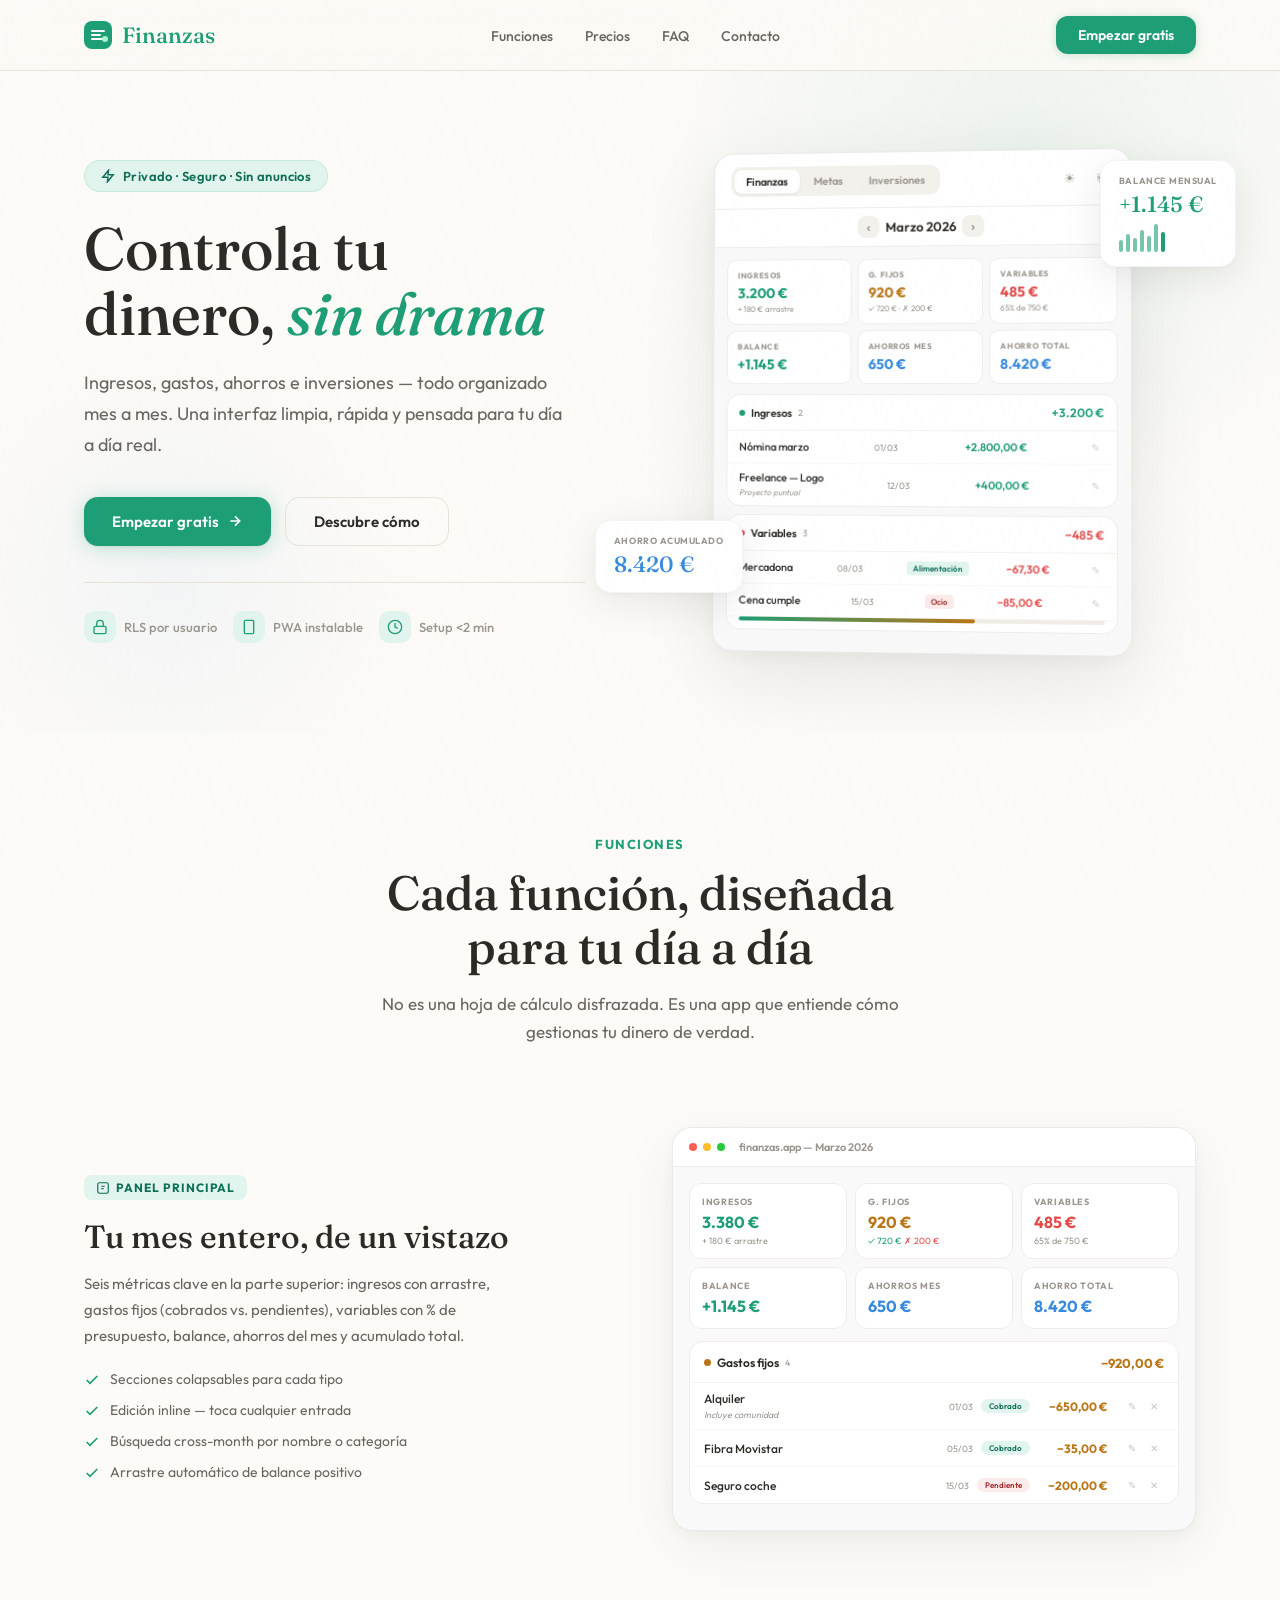
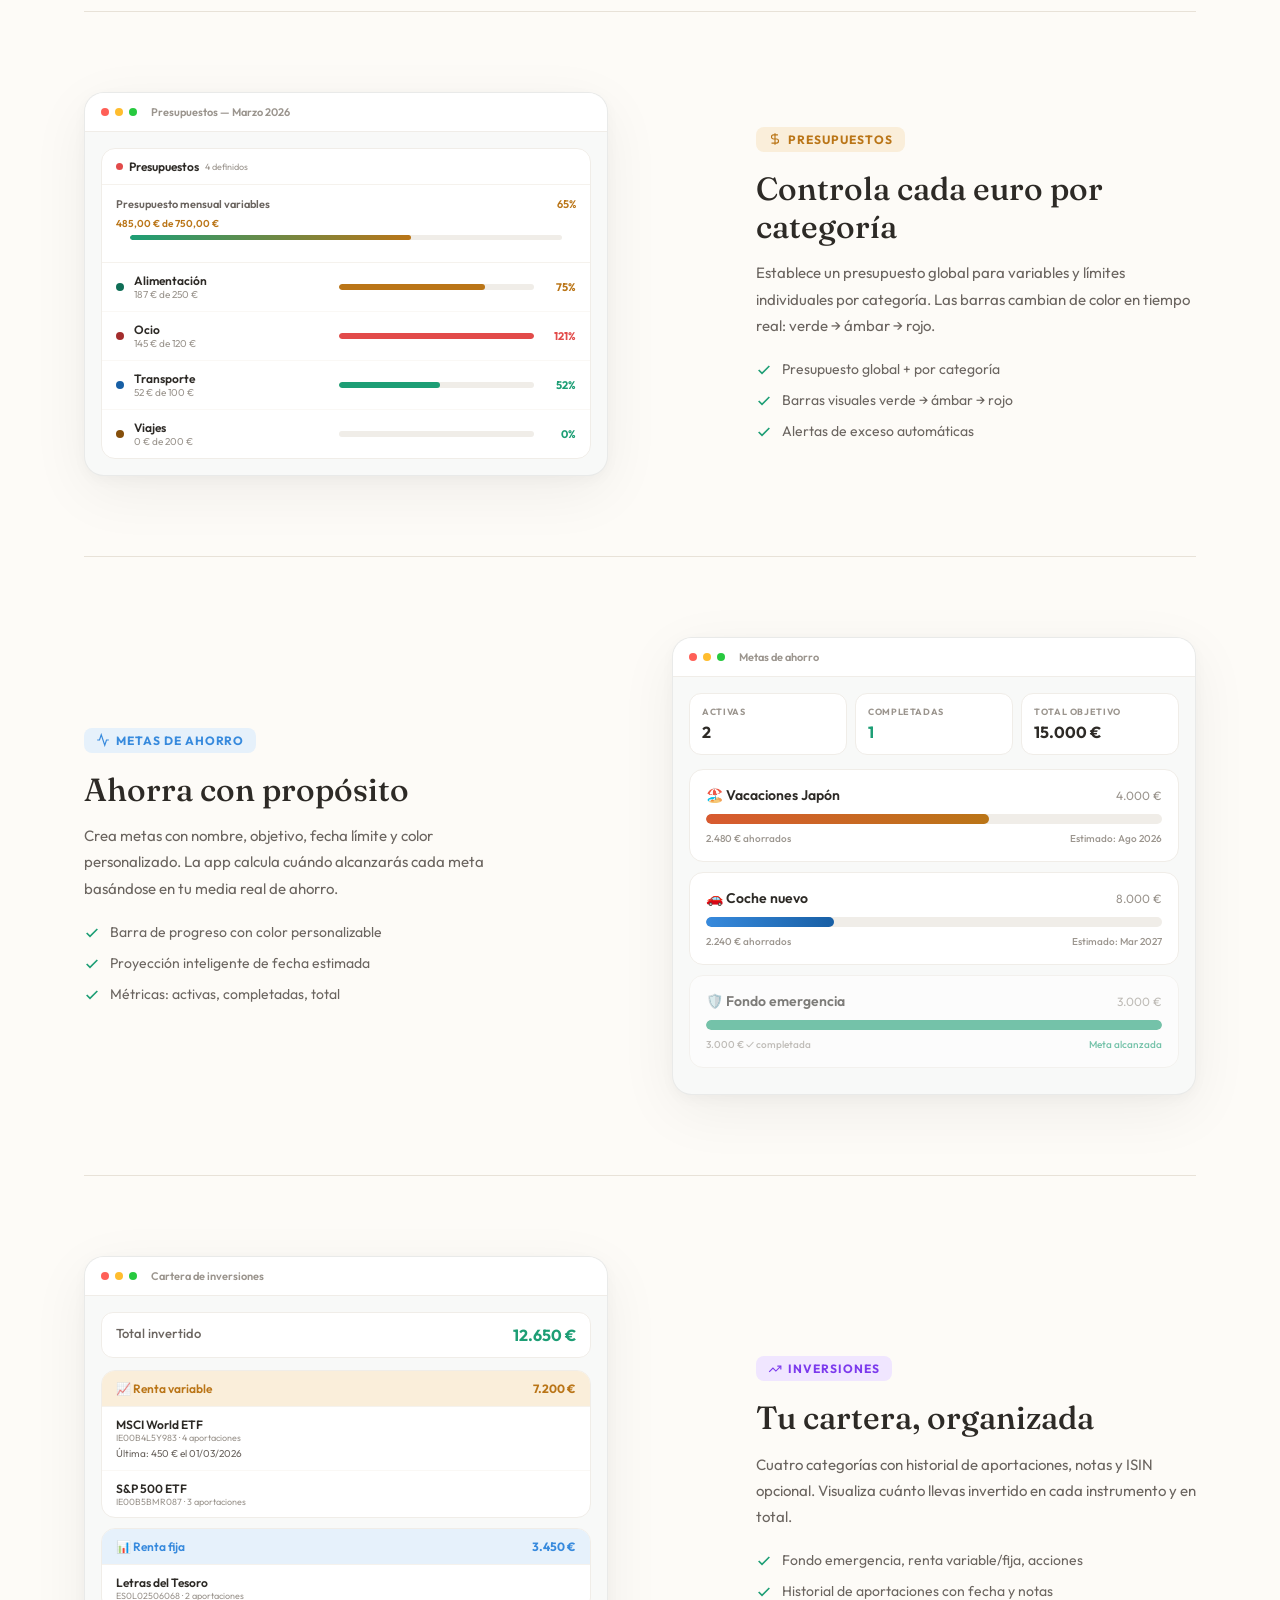
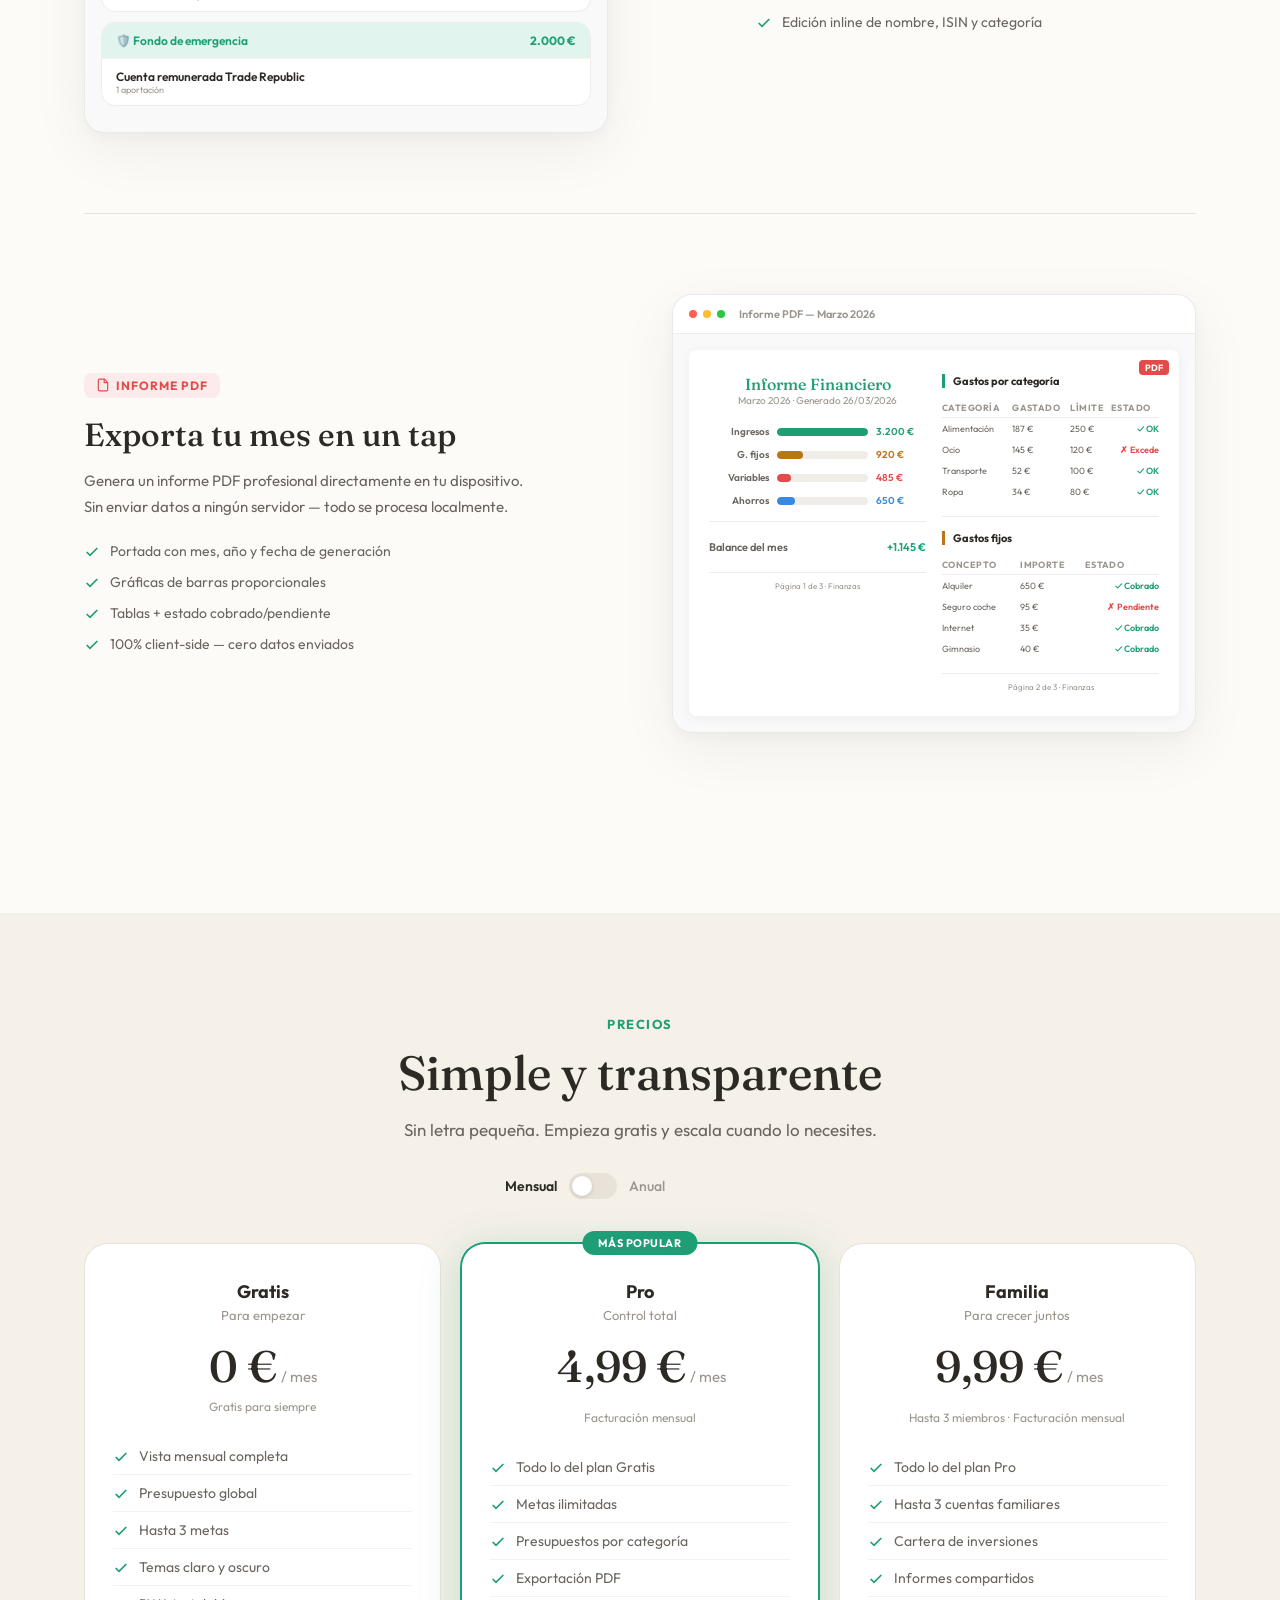
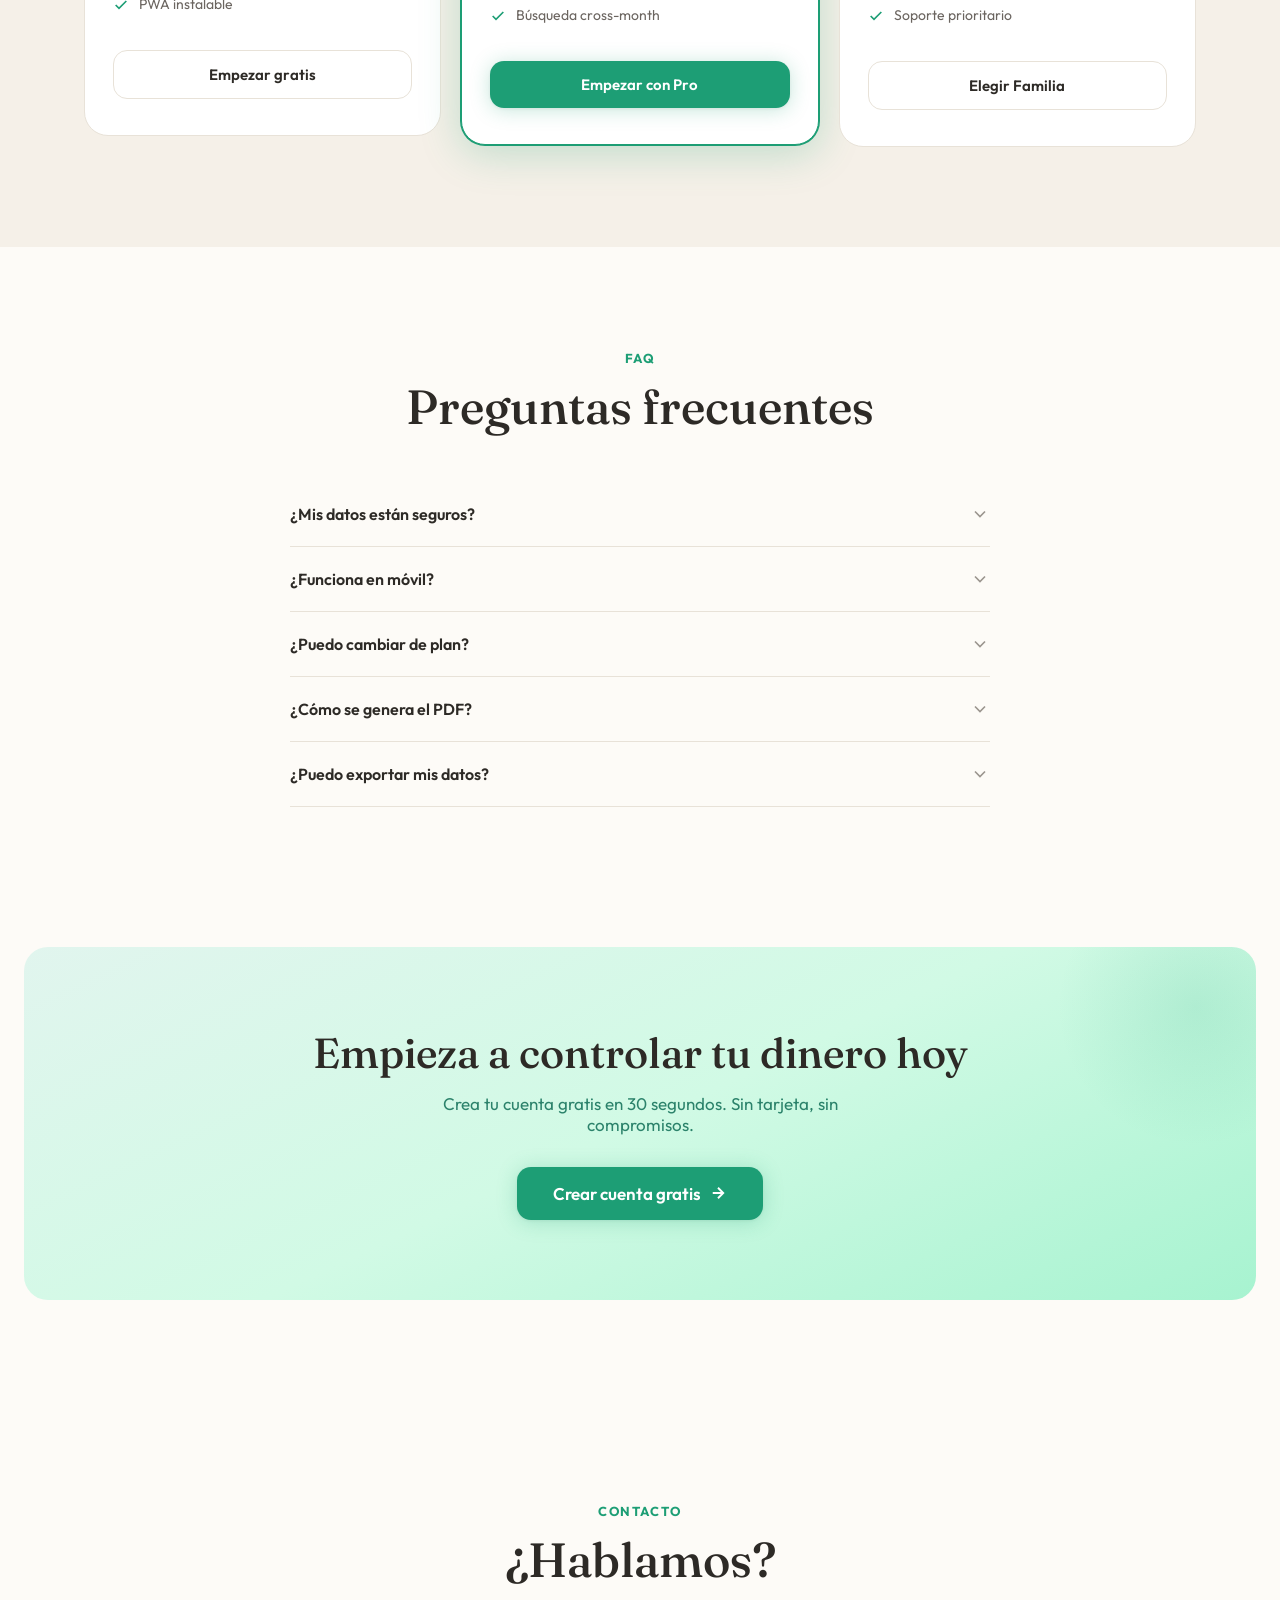
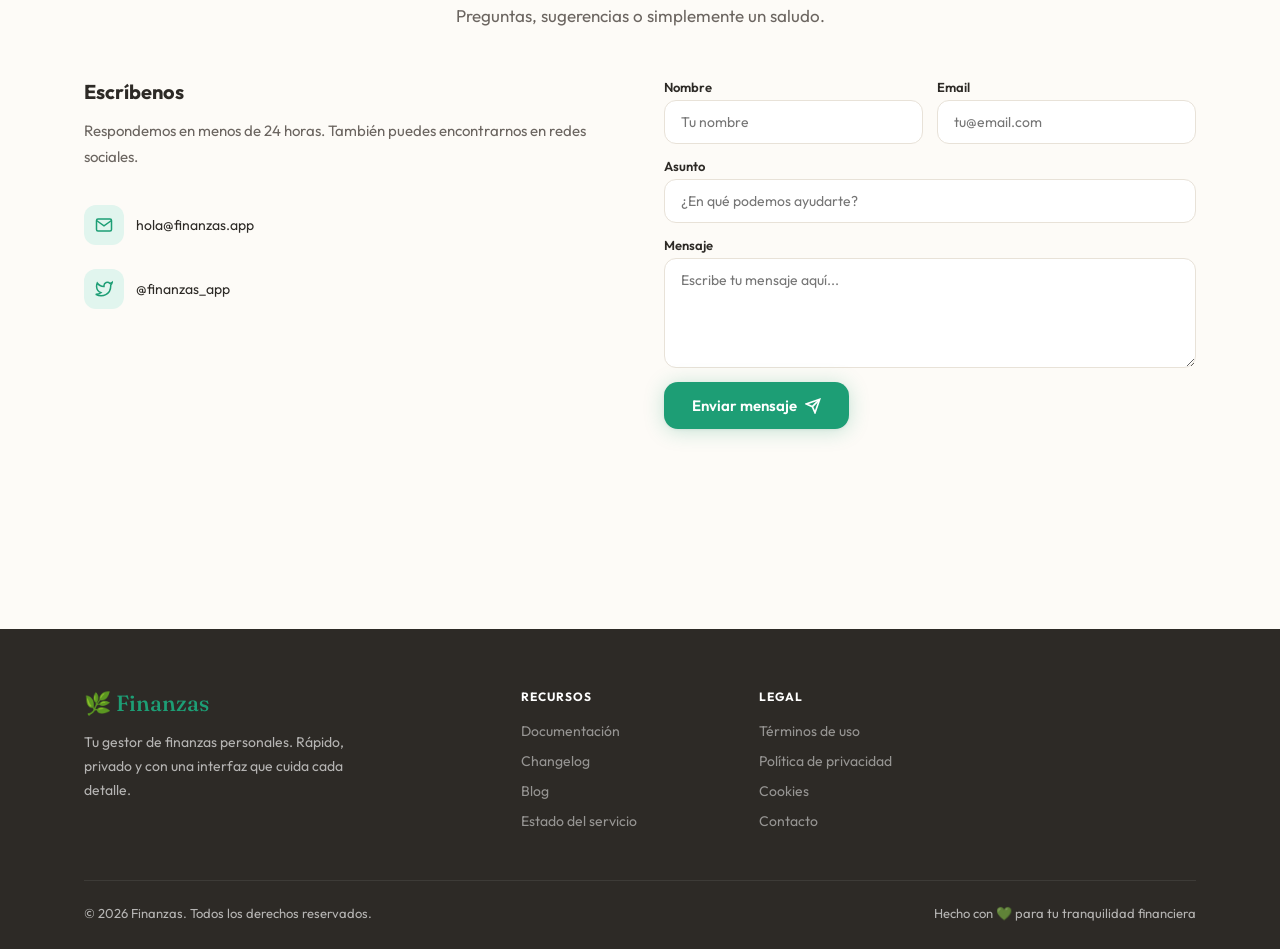
==== commit 8ddda0c9: "Removed: Custom Backgrunds" ====
--- a/index.html
+++ b/index.html
@@ -7,300 +7,7 @@
 <link rel="preconnect" href="https://fonts.googleapis.com">
 <link rel="preconnect" href="https://fonts.gstatic.com" crossorigin>
 <link href="https://fonts.googleapis.com/css2?family=Fraunces:ital,opsz,wght@0,9..144,300;0,9..144,500;0,9..144,700;1,9..144,400&family=Outfit:wght@300;400;500;600;700&display=swap" rel="stylesheet">
-<style>
-:root {
-  --green:#1D9E75;--green-light:#E1F5EE;--green-dark:#0F6E56;--green-glow:rgba(29,158,117,0.25);
-  --cream:#FDFBF7;--sand:#F5F0E8;--text:#2D2A26;--text-soft:#6B6560;--text-muted:#9B958E;
-  --border:#E8E2D8;--card-bg:#FFFFFF;--blue:#378ADD;--blue-light:#E6F1FB;
-  --amber:#BA7517;--amber-light:#FAEEDA;--red:#E24B4A;--red-light:#FCEBEB;
-  --orange:#D85A30;--purple:#7C3AED;
-}
-*{margin:0;padding:0;box-sizing:border-box}
-html{scroll-behavior:smooth}
-body{font-family:'Outfit',sans-serif;color:var(--text);background:var(--cream);overflow-x:hidden;-webkit-font-smoothing:antialiased}
-h1,h2,h3,.serif{font-family:'Fraunces',serif}
-body::before{content:'';position:fixed;inset:0;pointer-events:none;z-index:9999;opacity:0.02;background-image:url("data:image/svg+xml,%3Csvg viewBox='0 0 256 256' xmlns='http://www.w3.org/2000/svg'%3E%3Cfilter id='n'%3E%3CfeTurbulence type='fractalNoise' baseFrequency='0.85' numOctaves='4' stitchTiles='stitch'/%3E%3C/filter%3E%3Crect width='100%25' height='100%25' filter='url(%23n)'/%3E%3C/svg%3E");background-size:128px}
-.container{max-width:1160px;margin:0 auto;padding:0 24px}
-.section-pad{padding:100px 0}
-.section-label{font-family:'Outfit',sans-serif;font-size:13px;font-weight:700;letter-spacing:0.12em;text-transform:uppercase;color:var(--green);margin-bottom:14px;display:inline-block}
-.section-title{font-size:clamp(30px,4.5vw,48px);line-height:1.12;color:var(--text);margin-bottom:16px;font-weight:500}
-.section-subtitle{font-family:'Outfit',sans-serif;font-size:17px;line-height:1.7;color:var(--text-soft);max-width:560px}
-.btn{display:inline-flex;align-items:center;gap:8px;font-family:'Outfit',sans-serif;font-size:15px;font-weight:600;padding:14px 28px;border-radius:14px;cursor:pointer;border:none;text-decoration:none;transition:all 0.35s cubic-bezier(0.23,1,0.32,1)}
-.btn-primary{background:var(--green);color:white;box-shadow:0 2px 20px var(--green-glow),0 1px 3px rgba(0,0,0,0.06)}
-.btn-primary:hover{background:var(--green-dark);transform:translateY(-2px);box-shadow:0 8px 28px var(--green-glow),0 2px 6px rgba(0,0,0,0.08)}
-.btn-ghost{background:transparent;color:var(--text);border:1.5px solid var(--border)}
-.btn-ghost:hover{border-color:var(--green);color:var(--green-dark);background:rgba(29,158,117,0.04)}
-
-/* NAV */
-nav{position:fixed;top:0;left:0;right:0;z-index:100;padding:16px 0;background:rgba(253,251,247,0.8);backdrop-filter:blur(24px) saturate(1.6);-webkit-backdrop-filter:blur(24px) saturate(1.6);border-bottom:1px solid rgba(232,226,216,0.4);transition:all 0.3s}
-nav.scrolled{padding:10px 0;box-shadow:0 1px 16px rgba(0,0,0,0.04)}
-nav .container{display:flex;align-items:center;justify-content:space-between}
-.nav-brand{display:flex;align-items:center;gap:10px;font-family:'Fraunces',serif;font-size:22px;color:var(--green);font-weight:500;text-decoration:none}
-.nav-links{display:flex;align-items:center;gap:32px;list-style:none}
-.nav-links a{font-size:14px;font-weight:500;color:var(--text-soft);text-decoration:none;transition:color 0.2s}
-.nav-links a:hover{color:var(--green)}
-.nav-cta{font-family:'Outfit',sans-serif;font-size:14px;font-weight:600;color:white;background:var(--green);padding:10px 22px;border-radius:12px;text-decoration:none;transition:all 0.3s;box-shadow:0 1px 8px var(--green-glow)}
-.nav-cta:hover{background:var(--green-dark);transform:translateY(-1px)}
-.hamburger{display:none;background:none;border:none;cursor:pointer;padding:4px;color:var(--text)}
-.mobile-menu{display:none;flex-direction:column;position:absolute;top:100%;left:0;right:0;background:rgba(253,251,247,0.98);backdrop-filter:blur(20px);padding:16px 24px 24px;border-bottom:1px solid var(--border)}
-.mobile-menu.open{display:flex}
-.mobile-menu a{padding:14px 0;font-size:15px;font-weight:500;color:var(--text-soft);text-decoration:none;border-bottom:1px solid #f5f2ed}
-.mobile-menu a:last-child{border:none}
-.mobile-menu .nav-cta{display:inline-block;text-align:center;margin-top:12px}
-
-/* HERO */
-.hero{padding:150px 0 80px;position:relative;overflow:hidden}
-.hero::before{content:'';position:absolute;top:-40%;right:-15%;width:900px;height:900px;background:radial-gradient(circle,rgba(29,158,117,0.07) 0%,transparent 60%);border-radius:50%;pointer-events:none}
-.hero::after{content:'';position:absolute;bottom:-20%;left:-10%;width:600px;height:600px;background:radial-gradient(circle,rgba(55,138,221,0.05) 0%,transparent 60%);border-radius:50%;pointer-events:none}
-.hero .container{display:grid;grid-template-columns:1fr 1.1fr;gap:60px;align-items:center;position:relative;z-index:1}
-.hero-badge{display:inline-flex;align-items:center;gap:8px;font-size:13px;font-weight:600;letter-spacing:0.03em;color:var(--green-dark);background:var(--green-light);padding:7px 16px;border-radius:100px;margin-bottom:24px;border:1px solid rgba(29,158,117,0.12)}
-.hero h1{font-size:clamp(38px,5.2vw,60px);line-height:1.08;margin-bottom:22px;font-weight:500}
-.hero h1 em{font-style:italic;color:var(--green)}
-.hero-desc{font-size:18px;line-height:1.72;color:var(--text-soft);margin-bottom:36px;max-width:480px}
-.hero-actions{display:flex;gap:14px;flex-wrap:wrap}
-.hero-trust{display:flex;align-items:center;gap:16px;margin-top:36px;padding-top:28px;border-top:1px solid var(--border)}
-.trust-item{display:flex;align-items:center;gap:8px;font-size:13px;font-weight:500;color:var(--text-muted)}
-.trust-icon{width:32px;height:32px;border-radius:10px;display:flex;align-items:center;justify-content:center;background:var(--green-light);color:var(--green)}
-
-/* Hero App Frame */
-.hero-visual{position:relative;display:flex;justify-content:center}
-.app-frame{width:420px;background:#f8f9f8;border-radius:20px;padding:1px;box-shadow:0 24px 80px rgba(0,0,0,0.09),0 6px 20px rgba(0,0,0,0.04),inset 0 1px 0 rgba(255,255,255,0.9);border:1px solid rgba(0,0,0,0.06);overflow:hidden;transform:perspective(1200px) rotateY(-4deg) rotateX(1deg);transition:transform 0.7s cubic-bezier(0.23,1,0.32,1)}
-.app-frame:hover{transform:perspective(1200px) rotateY(0) rotateX(0)}
-.app-topbar{display:flex;align-items:center;justify-content:space-between;padding:12px 16px;background:white;border-bottom:1px solid #f0ede8}
-.app-tabs{display:inline-flex;gap:2px;background:#f3f1ec;border-radius:10px;padding:3px}
-.app-tab{font-size:11px;font-weight:600;padding:5px 12px;border-radius:8px;color:var(--text-muted)}
-.app-tab.active{background:white;color:var(--text);box-shadow:0 1px 3px rgba(0,0,0,0.06)}
-.app-nav-month{display:flex;align-items:center;gap:6px;font-size:13px;font-weight:600;color:var(--text)}
-.app-nav-month .arr{width:22px;height:22px;display:flex;align-items:center;justify-content:center;border-radius:8px;font-size:14px;color:var(--text-muted);background:#f3f1ec}
-.app-icons{display:flex;gap:4px}
-.app-icons span{width:26px;height:26px;display:flex;align-items:center;justify-content:center;border-radius:8px;color:var(--text-muted);font-size:13px}
-.app-body{padding:12px;background:#f8f9f8}
-.app-metrics{display:grid;grid-template-columns:repeat(3,1fr);gap:6px;margin-bottom:10px}
-.app-metric{background:white;border-radius:10px;padding:10px;border:1px solid #f0ede8}
-.app-metric label{display:block;font-size:8px;font-weight:700;text-transform:uppercase;letter-spacing:0.08em;color:var(--text-muted);margin-bottom:4px}
-.app-metric .val{font-size:14px;font-weight:700}
-.app-metric .sub{font-size:8px;color:var(--text-muted);margin-top:2px}
-.app-section{background:white;border-radius:14px;border:1px solid #f0ede8;margin-bottom:8px;overflow:hidden}
-.app-section-header{display:flex;align-items:center;justify-content:space-between;padding:10px 12px;border-bottom:1px solid #f5f2ed}
-.app-section-header .left{display:flex;align-items:center;gap:6px}
-.app-dot{width:6px;height:6px;border-radius:50%}
-.app-section-header .title{font-size:11px;font-weight:600;color:var(--text)}
-.app-section-header .count{font-size:9px;color:var(--text-muted)}
-.app-section-header .total{font-size:12px;font-weight:600}
-.app-row{display:flex;align-items:center;justify-content:space-between;padding:7px 12px;border-bottom:1px solid #faf8f5;font-size:11px}
-.app-row:last-child{border:none}
-.app-row .name{font-weight:500;color:var(--text)}
-.app-row .note{font-size:8px;color:var(--text-muted);font-style:italic}
-.app-row .date{font-size:9px;color:var(--text-muted);margin:0 8px}
-.app-row .cat-badge{font-size:8px;font-weight:600;padding:2px 6px;border-radius:4px;white-space:nowrap}
-.app-row .status-badge{font-size:8px;font-weight:600;padding:2px 8px;border-radius:100px}
-.app-row .amount{font-weight:600;white-space:nowrap}
-.app-row .icon-btn{width:18px;height:18px;display:flex;align-items:center;justify-content:center;border-radius:4px;color:#ccc;font-size:10px}
-.app-budget-bar{margin:0 12px 8px;height:4px;background:#f0ede8;border-radius:2px;overflow:hidden}
-.app-budget-fill{height:100%;border-radius:2px}
-.float-card{position:absolute;background:white;border-radius:16px;padding:14px 18px;box-shadow:0 10px 40px rgba(0,0,0,0.08),0 2px 8px rgba(0,0,0,0.03);border:1px solid rgba(0,0,0,0.04);animation:float 5s ease-in-out infinite;z-index:2}
-.float-card.fc1{top:10px;right:-40px;animation-delay:0s}
-.float-card.fc2{bottom:60px;left:-50px;animation-delay:-2.5s}
-@keyframes float{0%,100%{transform:translateY(0)}50%{transform:translateY(-10px)}}
-.fc-label{font-size:9px;font-weight:700;text-transform:uppercase;letter-spacing:0.06em;color:var(--text-muted);margin-bottom:4px}
-.fc-value{font-family:'Fraunces',serif;font-size:22px;font-weight:500}
-.fc-sparkline{display:flex;align-items:flex-end;gap:3px;margin-top:6px}
-.fc-sparkline span{width:4px;border-radius:2px;background:var(--green);opacity:0.6}
-
-/* FEATURES */
-.feature-block{display:grid;grid-template-columns:1fr 1fr;gap:64px;align-items:center;padding:80px 0;border-bottom:1px solid var(--border)}
-.feature-block:last-child{border-bottom:none}
-.feature-block.reverse{direction:rtl}
-.feature-block.reverse>*{direction:ltr}
-.feature-text{max-width:440px}
-.feature-tag{display:inline-flex;align-items:center;gap:6px;font-size:12px;font-weight:700;letter-spacing:0.08em;text-transform:uppercase;padding:5px 12px;border-radius:8px;margin-bottom:18px}
-.feature-text h3{font-size:clamp(24px,3vw,32px);line-height:1.2;margin-bottom:14px;font-weight:500}
-.feature-text p{font-size:15px;line-height:1.75;color:var(--text-soft);margin-bottom:20px}
-.feature-bullets{list-style:none;display:flex;flex-direction:column;gap:10px}
-.feature-bullets li{display:flex;align-items:flex-start;gap:10px;font-size:14px;color:var(--text-soft);line-height:1.5}
-.feature-bullets li svg{flex-shrink:0;margin-top:3px}
-
-/* GUI Mockups */
-.gui-mockup{background:#f8f9f8;border-radius:20px;overflow:hidden;border:1px solid rgba(0,0,0,0.06);box-shadow:0 16px 60px rgba(0,0,0,0.06),0 4px 14px rgba(0,0,0,0.03)}
-.gui-titlebar{display:flex;align-items:center;gap:6px;padding:12px 16px;background:white;border-bottom:1px solid #f0ede8}
-.gui-dot{width:8px;height:8px;border-radius:50%}
-.gui-titlebar .title{font-size:11px;font-weight:600;color:var(--text-muted);margin-left:8px}
-.gui-body{padding:16px}
-.mock-metrics{display:grid;grid-template-columns:repeat(3,1fr);gap:8px;margin-bottom:12px}
-.mock-metric{background:white;border-radius:12px;padding:12px;border:1px solid #f0ede8}
-.mock-metric label{display:block;font-size:9px;font-weight:700;text-transform:uppercase;letter-spacing:0.07em;color:var(--text-muted);margin-bottom:5px}
-.mock-metric .val{font-size:16px;font-weight:700}
-.mock-metric .sub{font-size:9px;color:var(--text-muted);margin-top:3px}
-.mock-section{background:white;border-radius:14px;border:1px solid #f0ede8;overflow:hidden;margin-bottom:10px}
-.mock-section-head{display:flex;align-items:center;justify-content:space-between;padding:10px 14px;border-bottom:1px solid #f5f2ed}
-.mock-section-head .left{display:flex;align-items:center;gap:6px}
-.mock-section-head .dot{width:7px;height:7px;border-radius:50%}
-.mock-section-head .title{font-size:12px;font-weight:600}
-.mock-section-head .cnt{font-size:9px;color:var(--text-muted)}
-.mock-section-head .total{font-size:13px;font-weight:700}
-.mock-row{display:flex;align-items:center;padding:8px 14px;border-bottom:1px solid #faf8f5;font-size:12px}
-.mock-row:last-child{border:none}
-.mock-row .info{flex:1;min-width:0}
-.mock-row .name{font-weight:500}
-.mock-row .note{font-size:9px;color:var(--text-muted);font-style:italic}
-.mock-row .meta{display:flex;align-items:center;gap:8px}
-.mock-row .date{font-size:9px;color:var(--text-muted)}
-.mock-row .cat{font-size:8px;font-weight:600;padding:2px 7px;border-radius:4px}
-.mock-row .badge{font-size:8px;font-weight:600;padding:2px 8px;border-radius:100px}
-.mock-row .amt{font-weight:700;min-width:70px;text-align:right}
-.mock-row .btns{display:flex;gap:2px;margin-left:6px}
-.mock-row .btn-sm{width:20px;height:20px;display:flex;align-items:center;justify-content:center;border-radius:5px;color:#c8c4be;font-size:10px}
-.mock-progress{margin:0 14px 10px;height:5px;background:#f0ede8;border-radius:3px;overflow:hidden}
-.mock-progress-fill{height:100%;border-radius:3px}
-.mock-goal{background:white;border-radius:14px;border:1px solid #f0ede8;padding:16px;margin-bottom:10px}
-.mock-goal-header{display:flex;justify-content:space-between;align-items:center;margin-bottom:10px}
-.mock-goal-header .name{font-size:14px;font-weight:600}
-.mock-goal-header .target{font-size:12px;color:var(--text-muted)}
-.mock-goal-bar{height:10px;background:#f0ede8;border-radius:5px;overflow:hidden;margin-bottom:8px}
-.mock-goal-fill{height:100%;border-radius:5px}
-.mock-goal-footer{display:flex;justify-content:space-between;font-size:10px;color:var(--text-muted);font-weight:500}
-.mock-budget-row{display:flex;align-items:center;gap:10px;padding:10px 14px;border-bottom:1px solid #faf8f5}
-.mock-budget-row:last-child{border:none}
-.mock-budget-row .cat-dot{width:8px;height:8px;border-radius:50%;flex-shrink:0}
-.mock-budget-row .info{flex:1}
-.mock-budget-row .cat-name{font-size:12px;font-weight:600}
-.mock-budget-row .cat-detail{font-size:10px;color:var(--text-muted)}
-.mock-budget-row .bar{flex:1;height:6px;background:#f0ede8;border-radius:3px;overflow:hidden;min-width:80px}
-.mock-budget-row .bar-fill{height:100%;border-radius:3px}
-.mock-budget-row .pct{font-size:11px;font-weight:700;min-width:32px;text-align:right}
-.mock-inv-cat{background:white;border-radius:14px;border:1px solid #f0ede8;overflow:hidden;margin-bottom:10px}
-.mock-inv-head{display:flex;align-items:center;justify-content:space-between;padding:10px 14px;border-bottom:1px solid #f5f2ed}
-.mock-inv-head .cat{font-size:12px;font-weight:600}
-.mock-inv-head .total{font-size:12px;font-weight:700}
-.mock-inv-item{padding:10px 14px;border-bottom:1px solid #faf8f5}
-.mock-inv-item:last-child{border:none}
-.mock-inv-item .name{font-size:12px;font-weight:600}
-.mock-inv-item .isin{font-size:9px;color:var(--text-muted)}
-.mock-inv-item .contribs{font-size:10px;color:var(--text-soft);margin-top:4px}
-.mock-pdf{background:white;border-radius:8px;box-shadow:0 4px 20px rgba(0,0,0,0.08);padding:24px 20px;max-width:280px;margin:0 auto;position:relative}
-.mock-pdf::after{content:'PDF';position:absolute;top:10px;right:10px;font-size:9px;font-weight:700;color:white;background:var(--red);padding:2px 6px;border-radius:4px}
-.mock-pdf-title{text-align:center;margin-bottom:18px}
-.mock-pdf-title h4{font-family:'Fraunces',serif;font-size:16px;font-weight:500;color:var(--green)}
-.mock-pdf-title p{font-size:10px;color:var(--text-muted)}
-.mock-pdf-bar{display:flex;align-items:center;gap:8px;margin-bottom:10px;font-size:10px}
-.mock-pdf-bar .lbl{width:60px;font-weight:600;color:var(--text-soft);text-align:right}
-.mock-pdf-bar .track{flex:1;height:8px;background:#f0ede8;border-radius:4px;overflow:hidden}
-.mock-pdf-bar .fill{height:100%;border-radius:4px}
-.mock-pdf-bar .val{width:50px;font-weight:600;font-size:10px}
-.mock-pdf-sep{height:1px;background:#f0ede8;margin:14px 0}
-.mock-pdf-table{width:100%;font-size:9px;border-collapse:collapse}
-.mock-pdf-table th{text-align:left;font-weight:700;color:var(--text-muted);padding:4px 0;text-transform:uppercase;letter-spacing:0.05em;border-bottom:1px solid #f0ede8}
-.mock-pdf-table td{padding:5px 0;color:var(--text-soft)}
-.mock-pdf-table td:last-child{text-align:right;font-weight:600}
-
-/* Seasons strip */
-.seasons-strip-section{background:var(--sand)}
-.seasons-strip{display:flex;gap:12px;margin-top:36px;overflow-x:auto;padding-bottom:8px;-webkit-overflow-scrolling:touch}
-.seasons-strip::-webkit-scrollbar{display:none}
-.season-chip{flex:0 0 auto;display:flex;align-items:center;gap:10px;padding:12px 20px;border-radius:14px;font-size:14px;font-weight:600;white-space:nowrap;transition:transform 0.3s}
-.season-chip:hover{transform:translateY(-2px)}
-.season-chip .emoji{font-size:20px}
-.sc-spring{background:#e8f5e0;color:#1a3a0e}.sc-summer{background:#e0f7fa;color:#006064}
-.sc-autumn{background:#fff7ed;color:#7c2d12}.sc-halloween{background:#2d1b00;color:#ffcc80}
-.sc-winter{background:#eff6ff;color:#1e3a5f}.sc-christmas{background:#0a1628;color:#e3f2fd}
-
-/* Tech */
-.tech-grid{display:flex;flex-wrap:wrap;gap:12px;margin-top:36px;justify-content:center}
-.tech-chip{display:flex;align-items:center;gap:8px;background:white;border:1px solid var(--border);border-radius:12px;padding:10px 18px;font-size:14px;font-weight:600;color:var(--text);transition:all 0.3s}
-.tech-chip:hover{border-color:var(--green);transform:translateY(-2px);box-shadow:0 4px 16px rgba(0,0,0,0.04)}
-.tech-chip .dot{width:8px;height:8px;border-radius:50%}
-
-/* Pricing */
-.pricing-section{background:var(--sand)}
-.pricing-grid{display:grid;grid-template-columns:repeat(3,1fr);gap:20px;margin-top:48px;align-items:start}
-.price-card{background:var(--card-bg);border:1.5px solid var(--border);border-radius:24px;padding:36px 28px;text-align:center;transition:all 0.4s;position:relative}
-.price-card.featured{border-color:var(--green);box-shadow:0 8px 40px var(--green-glow),0 0 0 1px var(--green);transform:scale(1.03)}
-.price-card .popular{position:absolute;top:-13px;left:50%;transform:translateX(-50%);background:var(--green);color:white;font-size:11px;font-weight:700;padding:5px 16px;border-radius:100px;letter-spacing:0.05em;text-transform:uppercase}
-.price-card h3{font-family:'Outfit',sans-serif;font-size:18px;font-weight:700;margin-bottom:4px}
-.price-card .desc{font-size:13px;color:var(--text-muted);margin-bottom:16px}
-.price-card .price{font-family:'Fraunces',serif;font-size:44px;color:var(--text);margin-bottom:4px;font-weight:500}
-.price-card .price span{font-family:'Outfit',sans-serif;font-size:15px;color:var(--text-muted);font-weight:400}
-.price-card .pnote{font-size:12px;color:var(--text-muted);margin-bottom:24px}
-.price-card ul{list-style:none;text-align:left;margin-bottom:28px}
-.price-card li{font-size:14px;color:var(--text-soft);padding:9px 0;display:flex;align-items:flex-start;gap:10px;border-bottom:1px solid #f5f2ed}
-.price-card li:last-child{border:none}
-.price-card li svg{flex-shrink:0;margin-top:2px}
-.price-card .btn{width:100%;justify-content:center}
-
-/* FAQ */
-.faq-list{max-width:700px;margin:48px auto 0}
-.faq-item{border-bottom:1px solid var(--border)}
-.faq-q{width:100%;background:none;border:none;font-family:'Outfit',sans-serif;font-size:16px;font-weight:600;color:var(--text);padding:22px 0;display:flex;justify-content:space-between;align-items:center;cursor:pointer;text-align:left;transition:color 0.2s}
-.faq-q:hover{color:var(--green)}
-.faq-q .chev{transition:transform 0.3s;flex-shrink:0;margin-left:16px;color:var(--text-muted)}
-.faq-item.open .chev{transform:rotate(180deg)}
-.faq-a{max-height:0;overflow:hidden;transition:max-height 0.35s ease}
-.faq-item.open .faq-a{max-height:200px}
-.faq-a p{padding-bottom:22px;font-size:14px;line-height:1.75;color:var(--text-soft)}
-
-/* CTA */
-.cta-banner{text-align:center;background:linear-gradient(155deg,var(--green-light) 0%,#d1fae5 50%,#a7f3d0 100%);border-radius:24px;padding:80px 40px;margin:0 24px;position:relative;overflow:hidden}
-.cta-banner::before{content:'';position:absolute;top:-80px;right:-80px;width:280px;height:280px;background:radial-gradient(circle,rgba(29,158,117,0.12) 0%,transparent 70%);border-radius:50%}
-.cta-banner h2{font-size:clamp(28px,4vw,42px);margin-bottom:14px;position:relative;font-weight:500}
-.cta-banner p{font-size:17px;color:var(--green-dark);margin-bottom:32px;opacity:0.85;max-width:480px;margin-inline:auto}
-
-/* Contact */
-.contact-grid{display:grid;grid-template-columns:1fr 1fr;gap:48px;margin-top:48px}
-.contact-info h3{font-family:'Outfit',sans-serif;font-size:20px;font-weight:700;margin-bottom:14px}
-.contact-info p{font-size:15px;color:var(--text-soft);line-height:1.7;margin-bottom:24px}
-.contact-link{display:flex;align-items:center;gap:12px;padding:12px 0;font-size:14px;color:var(--text);text-decoration:none;transition:color 0.2s}
-.contact-link:hover{color:var(--green)}
-.contact-link-icon{width:40px;height:40px;background:var(--green-light);border-radius:12px;display:flex;align-items:center;justify-content:center;color:var(--green)}
-.contact-form{display:flex;flex-direction:column;gap:14px}
-.form-group{display:flex;flex-direction:column;gap:5px}
-.form-group label{font-size:13px;font-weight:600}
-.form-group input,.form-group textarea{font-family:'Outfit',sans-serif;font-size:14px;padding:12px 16px;border:1.5px solid var(--border);border-radius:12px;background:white;color:var(--text);outline:none;transition:border-color 0.2s,box-shadow 0.2s}
-.form-group input:focus,.form-group textarea:focus{border-color:var(--green);box-shadow:0 0 0 3px var(--green-glow)}
-.form-group textarea{resize:vertical;min-height:110px}
-.form-row{display:grid;grid-template-columns:1fr 1fr;gap:14px}
-
-/* Footer */
-footer{background:var(--text);color:rgba(255,255,255,0.65);padding:60px 0 28px;margin-top:100px}
-.footer-grid{display:grid;grid-template-columns:2fr 1fr 1fr 1fr;gap:40px;margin-bottom:40px}
-.footer-brand{font-family:'Fraunces',serif;font-size:22px;color:var(--green);margin-bottom:14px;font-weight:500}
-.footer-brand+p{font-size:14px;line-height:1.7;max-width:280px}
-footer h4{font-family:'Outfit',sans-serif;font-size:12px;font-weight:700;color:white;text-transform:uppercase;letter-spacing:0.08em;margin-bottom:16px}
-footer ul{list-style:none}
-footer li{margin-bottom:10px}
-footer a{font-size:14px;color:rgba(255,255,255,0.5);text-decoration:none;transition:color 0.2s}
-footer a:hover{color:var(--green)}
-.footer-bottom{border-top:1px solid rgba(255,255,255,0.08);padding-top:24px;display:flex;justify-content:space-between;font-size:13px}
-
-/* Animations */
-.fade-in{opacity:0;transform:translateY(28px);transition:opacity 0.8s cubic-bezier(0.23,1,0.32,1),transform 0.8s cubic-bezier(0.23,1,0.32,1)}
-.fade-in.visible{opacity:1;transform:translateY(0)}
-.d1{transition-delay:0.1s}.d2{transition-delay:0.2s}.d3{transition-delay:0.3s}
-
-/* Responsive */
-@media(max-width:1024px){
-  .hero .container{grid-template-columns:1fr;text-align:center}
-  .hero-desc{margin-inline:auto;max-width:100%}
-  .hero-actions{justify-content:center}.hero-trust{justify-content:center}
-  .hero-visual{margin-top:32px}.float-card{display:none}.app-frame{width:360px}
-  .feature-block,.feature-block.reverse{grid-template-columns:1fr;gap:40px;direction:ltr}
-  .feature-text{text-align:center;margin-inline:auto;max-width:100%}
-  .feature-bullets{align-items:center}
-  .pricing-grid{grid-template-columns:1fr;max-width:400px;margin-inline:auto}
-  .price-card.featured{transform:scale(1)}
-  .contact-grid{grid-template-columns:1fr}.footer-grid{grid-template-columns:1fr 1fr}
-}
-@media(max-width:640px){
-  .nav-links{display:none}.nav-cta-desktop{display:none}.hamburger{display:block}
-  .section-pad{padding:64px 0}.feature-block{padding:48px 0}
-  .app-frame{width:100%;max-width:340px}
-  .app-metrics,.mock-metrics{grid-template-columns:repeat(2,1fr)}
-  .form-row{grid-template-columns:1fr}
-  .footer-grid{grid-template-columns:1fr;gap:24px}
-  .footer-bottom{flex-direction:column;gap:12px;text-align:center}
-  .cta-banner{margin:0 16px;padding:48px 20px}
-  .hero-trust{flex-wrap:wrap;gap:12px}
-}
-</style>
+<link rel="stylesheet" href="styles.css">
 </head>
 <body>
 
@@ -313,21 +20,19 @@
     </a>
     <ul class="nav-links">
       <li><a href="#features">Funciones</a></li>
-      <li><a href="#gallery">Galería</a></li>
       <li><a href="#pricing">Precios</a></li>
       <li><a href="#faq">FAQ</a></li>
       <li><a href="#contact">Contacto</a></li>
     </ul>
-    <a href="#pricing" class="nav-cta nav-cta-desktop">Empezar gratis</a>
+    <a href="https://finance-app-umber-seven.vercel.app/auth/login" target="_blank" class="nav-cta nav-cta-desktop">Empezar gratis</a>
     <button class="hamburger" onclick="toggleMenu()" aria-label="Menú"><svg width="24" height="24" viewBox="0 0 24 24" fill="none" stroke="currentColor" stroke-width="2"><path d="M3 12h18M3 6h18M3 18h18"/></svg></button>
   </div>
   <div class="mobile-menu" id="mobileMenu">
     <a href="#features" onclick="closeMenu()">Funciones</a>
-    <a href="#gallery" onclick="closeMenu()">Galería</a>
     <a href="#pricing" onclick="closeMenu()">Precios</a>
     <a href="#faq" onclick="closeMenu()">FAQ</a>
     <a href="#contact" onclick="closeMenu()">Contacto</a>
-    <a href="#pricing" class="nav-cta" onclick="closeMenu()">Empezar gratis</a>
+    <a href="https://finance-app-umber-seven.vercel.app/auth/login" target="_blank" class="nav-cta" onclick="closeMenu()">Empezar gratis</a>
   </div>
 </nav>
 
@@ -337,12 +42,12 @@
     <div class="fade-in">
       <div class="hero-badge">
         <svg width="14" height="14" viewBox="0 0 24 24" fill="none" stroke="currentColor" stroke-width="2.5"><path d="M13 2L3 14h9l-1 8 10-12h-9l1-8z"/></svg>
-        Open source · Privado · Sin anuncios
+        Privado · Seguro · Sin anuncios
       </div>
       <h1>Controla tu dinero, <em>sin drama</em></h1>
       <p class="hero-desc">Ingresos, gastos, ahorros e inversiones — todo organizado mes a mes. Una interfaz limpia, rápida y pensada para tu día a día real.</p>
       <div class="hero-actions">
-        <a href="#pricing" class="btn btn-primary">Empezar gratis <svg width="16" height="16" viewBox="0 0 24 24" fill="none" stroke="currentColor" stroke-width="2.5"><path d="M5 12h14M12 5l7 7-7 7"/></svg></a>
+        <a href="https://finance-app-umber-seven.vercel.app/auth/login" target="_blank" class="btn btn-primary">Empezar gratis <svg width="16" height="16" viewBox="0 0 24 24" fill="none" stroke="currentColor" stroke-width="2.5"><path d="M5 12h14M12 5l7 7-7 7"/></svg></a>
         <a href="#features" class="btn btn-ghost">Descubre cómo</a>
       </div>
       <div class="hero-trust">
@@ -389,7 +94,7 @@
     <div class="fade-in" style="text-align:center">
       <div class="section-label">Funciones</div>
       <h2 class="section-title">Cada función, diseñada<br>para tu día a día</h2>
-      <p class="section-subtitle" style="margin-inline:auto">No es una hoja de cálculo disfrazada. Es una herramienta que entiende cómo gestionas tu dinero de verdad.</p>
+      <p class="section-subtitle" style="margin-inline:auto">No es una hoja de cálculo disfrazada. Es una app que entiende cómo gestionas tu dinero de verdad.</p>
     </div>
 
     <!-- F1: Monthly overview -->
@@ -520,59 +225,51 @@
           <li><svg width="16" height="16" viewBox="0 0 24 24" fill="none" stroke="#1D9E75" stroke-width="2.5"><polyline points="20 6 9 17 4 12"/></svg>100% client-side — cero datos enviados</li>
         </ul>
       </div>
-      <div style="display:flex;justify-content:center;align-items:center;padding:20px">
-        <div class="mock-pdf">
-          <div class="mock-pdf-title"><h4>Informe Financiero</h4><p>Marzo 2026 · Generado 26/03/2026</p></div>
-          <div class="mock-pdf-bar"><span class="lbl">Ingresos</span><div class="track"><div class="fill" style="width:100%;background:var(--green)"></div></div><span class="val" style="color:var(--green)">3.200 €</span></div>
-          <div class="mock-pdf-bar"><span class="lbl">G. fijos</span><div class="track"><div class="fill" style="width:29%;background:var(--amber)"></div></div><span class="val" style="color:var(--amber)">920 €</span></div>
-          <div class="mock-pdf-bar"><span class="lbl">Variables</span><div class="track"><div class="fill" style="width:15%;background:var(--red)"></div></div><span class="val" style="color:var(--red)">485 €</span></div>
-          <div class="mock-pdf-bar"><span class="lbl">Ahorros</span><div class="track"><div class="fill" style="width:20%;background:var(--blue)"></div></div><span class="val" style="color:var(--blue)">650 €</span></div>
-          <div class="mock-pdf-sep"></div>
-          <table class="mock-pdf-table"><tr><th>Categoría</th><th>Gastado</th><th>Límite</th></tr><tr><td>Alimentación</td><td>187 €</td><td style="color:var(--green)">250 €</td></tr><tr><td>Ocio</td><td>145 €</td><td style="color:var(--red)">120 €</td></tr><tr><td>Transporte</td><td>52 €</td><td style="color:var(--green)">100 €</td></tr></table>
-        </div>
-      </div>
-    </div>
-  </div>
-</section>
-
-<!-- SEASONS -->
-<section id="gallery" class="seasons-strip-section section-pad" style="padding:60px 0">
-  <div class="container">
-    <div class="fade-in" style="text-align:center"><div class="section-label">Personalización</div><h2 class="section-title" style="font-size:clamp(24px,3.5vw,36px)">6 temas estacionales que cambian solos</h2><p class="section-subtitle" style="margin-inline:auto">La interfaz se adapta automáticamente a la época del año con fondos SVG animados y partículas.</p></div>
-    <div class="seasons-strip fade-in">
-      <div class="season-chip sc-spring"><span class="emoji">🌸</span>Primavera</div>
-      <div class="season-chip sc-summer"><span class="emoji">☀️</span>Verano</div>
-      <div class="season-chip sc-autumn"><span class="emoji">🍂</span>Otoño</div>
-      <div class="season-chip sc-halloween"><span class="emoji">🎃</span>Halloween</div>
-      <div class="season-chip sc-winter"><span class="emoji">❄️</span>Invierno</div>
-      <div class="season-chip sc-christmas"><span class="emoji">🎄</span>Navidad</div>
-    </div>
-  </div>
-</section>
-
-<!-- TECH -->
-<section class="section-pad" style="padding:60px 0 80px">
-  <div class="container">
-    <div class="fade-in" style="text-align:center"><div class="section-label">Tecnología</div><h2 class="section-title" style="font-size:clamp(24px,3.5vw,36px)">Construido con lo mejor</h2></div>
-    <div class="tech-grid fade-in">
-      <div class="tech-chip"><div class="dot" style="background:#000"></div>Next.js 14</div>
-      <div class="tech-chip"><div class="dot" style="background:#3178C6"></div>TypeScript</div>
-      <div class="tech-chip"><div class="dot" style="background:#06B6D4"></div>Tailwind CSS</div>
-      <div class="tech-chip"><div class="dot" style="background:#3ECF8E"></div>Supabase</div>
-      <div class="tech-chip"><div class="dot" style="background:#E24B4A"></div>jsPDF</div>
-      <div class="tech-chip"><div class="dot" style="background:#000"></div>Vercel</div>
-    </div>
-  </div>
-</section>
+      <div class="gui-mockup">
+        <div class="gui-titlebar"><div class="gui-dot" style="background:#ff5f57"></div><div class="gui-dot" style="background:#ffbd2e"></div><div class="gui-dot" style="background:#27c93f"></div><span class="title">Informe PDF — Marzo 2026</span></div>
+        <div class="gui-body">
+          <div class="mock-pdf-inner">
+            <div class="mock-pdf-col">
+              <div class="mock-pdf-title"><h4>Informe Financiero</h4><p>Marzo 2026 · Generado 26/03/2026</p></div>
+              <div class="mock-pdf-bar"><span class="lbl">Ingresos</span><div class="track"><div class="fill" style="width:100%;background:var(--green)"></div></div><span class="val" style="color:var(--green)">3.200 €</span></div>
+              <div class="mock-pdf-bar"><span class="lbl">G. fijos</span><div class="track"><div class="fill" style="width:29%;background:var(--amber)"></div></div><span class="val" style="color:var(--amber)">920 €</span></div>
+              <div class="mock-pdf-bar"><span class="lbl">Variables</span><div class="track"><div class="fill" style="width:15%;background:var(--red)"></div></div><span class="val" style="color:var(--red)">485 €</span></div>
+              <div class="mock-pdf-bar"><span class="lbl">Ahorros</span><div class="track"><div class="fill" style="width:20%;background:var(--blue)"></div></div><span class="val" style="color:var(--blue)">650 €</span></div>
+              <div class="mock-pdf-sep"></div>
+              <div style="display:flex;justify-content:space-between;font-size:11px;font-weight:600;padding:4px 0"><span style="color:var(--text-soft)">Balance del mes</span><span style="color:var(--green)">+1.145 €</span></div>
+              <div class="mock-pdf-footer">Página 1 de 3 · Finanzas</div>
+            </div>
+            <div class="mock-pdf-col">
+              <div style="font-size:11px;font-weight:700;margin-bottom:10px;padding-left:8px;border-left:3px solid var(--green);color:var(--text)">Gastos por categoría</div>
+              <table class="mock-pdf-table"><tr><th>Categoría</th><th>Gastado</th><th>Límite</th><th>Estado</th></tr><tr><td>Alimentación</td><td>187 €</td><td>250 €</td><td style="color:var(--green)">✓ OK</td></tr><tr><td>Ocio</td><td>145 €</td><td>120 €</td><td style="color:var(--red)">✗ Excede</td></tr><tr><td>Transporte</td><td>52 €</td><td>100 €</td><td style="color:var(--green)">✓ OK</td></tr><tr><td>Ropa</td><td>34 €</td><td>80 €</td><td style="color:var(--green)">✓ OK</td></tr></table>
+              <div class="mock-pdf-sep"></div>
+              <div style="font-size:11px;font-weight:700;margin-bottom:10px;padding-left:8px;border-left:3px solid var(--amber);color:var(--text)">Gastos fijos</div>
+              <table class="mock-pdf-table"><tr><th>Concepto</th><th>Importe</th><th>Estado</th></tr><tr><td>Alquiler</td><td>650 €</td><td style="color:var(--green)">✓ Cobrado</td></tr><tr><td>Seguro coche</td><td>95 €</td><td style="color:var(--red)">✗ Pendiente</td></tr><tr><td>Internet</td><td>35 €</td><td style="color:var(--green)">✓ Cobrado</td></tr><tr><td>Gimnasio</td><td>40 €</td><td style="color:var(--green)">✓ Cobrado</td></tr></table>
+              <div class="mock-pdf-footer">Página 2 de 3 · Finanzas</div>
+            </div>
+          </div>
+        </div>
+      </div>
+    </div>
+  </div>
+</section>
+
 
 <!-- PRICING -->
 <section id="pricing" class="pricing-section section-pad">
   <div class="container">
-    <div class="fade-in" style="text-align:center"><div class="section-label">Precios</div><h2 class="section-title">Simple y transparente</h2><p class="section-subtitle" style="margin-inline:auto">Sin letra pequeña. Empieza gratis y escala cuando lo necesites.</p></div>
+    <div class="fade-in" style="text-align:center"><div class="section-label">Precios</div><h2 class="section-title">Simple y transparente</h2><p class="section-subtitle" style="margin-inline:auto">Sin letra pequeña. Empieza gratis y escala cuando lo necesites.</p>
+      <div class="billing-toggle">
+        <span id="lblMonthly" class="active">Mensual</span>
+        <div class="toggle-track" id="billingToggle" onclick="toggleBilling()"><div class="toggle-knob"></div></div>
+        <span id="lblAnnual">Anual</span>
+        <span class="billing-save" id="saveBadge">Ahorra 20%</span>
+      </div>
+    </div>
     <div class="pricing-grid">
-      <div class="price-card fade-in d1"><h3>Gratis</h3><div class="desc">Para empezar</div><div class="price">0 €<span> / mes</span></div><div class="pnote">Gratis para siempre</div><ul><li><svg width="16" height="16" viewBox="0 0 24 24" fill="none" stroke="#1D9E75" stroke-width="2.5"><polyline points="20 6 9 17 4 12"/></svg>Vista mensual completa</li><li><svg width="16" height="16" viewBox="0 0 24 24" fill="none" stroke="#1D9E75" stroke-width="2.5"><polyline points="20 6 9 17 4 12"/></svg>Presupuesto global</li><li><svg width="16" height="16" viewBox="0 0 24 24" fill="none" stroke="#1D9E75" stroke-width="2.5"><polyline points="20 6 9 17 4 12"/></svg>Hasta 3 metas</li><li><svg width="16" height="16" viewBox="0 0 24 24" fill="none" stroke="#1D9E75" stroke-width="2.5"><polyline points="20 6 9 17 4 12"/></svg>Temas claro y oscuro</li><li><svg width="16" height="16" viewBox="0 0 24 24" fill="none" stroke="#1D9E75" stroke-width="2.5"><polyline points="20 6 9 17 4 12"/></svg>PWA instalable</li></ul><a href="#" class="btn btn-ghost">Empezar gratis</a></div>
-      <div class="price-card featured fade-in d2"><div class="popular">Más popular</div><h3>Pro</h3><div class="desc">Control total</div><div class="price">4,99 €<span> / mes</span></div><div class="pnote">Facturación mensual</div><ul><li><svg width="16" height="16" viewBox="0 0 24 24" fill="none" stroke="#1D9E75" stroke-width="2.5"><polyline points="20 6 9 17 4 12"/></svg>Todo lo del plan Gratis</li><li><svg width="16" height="16" viewBox="0 0 24 24" fill="none" stroke="#1D9E75" stroke-width="2.5"><polyline points="20 6 9 17 4 12"/></svg>Metas ilimitadas</li><li><svg width="16" height="16" viewBox="0 0 24 24" fill="none" stroke="#1D9E75" stroke-width="2.5"><polyline points="20 6 9 17 4 12"/></svg>Presupuestos por categoría</li><li><svg width="16" height="16" viewBox="0 0 24 24" fill="none" stroke="#1D9E75" stroke-width="2.5"><polyline points="20 6 9 17 4 12"/></svg>Exportación PDF</li><li><svg width="16" height="16" viewBox="0 0 24 24" fill="none" stroke="#1D9E75" stroke-width="2.5"><polyline points="20 6 9 17 4 12"/></svg>6 temas estacionales</li><li><svg width="16" height="16" viewBox="0 0 24 24" fill="none" stroke="#1D9E75" stroke-width="2.5"><polyline points="20 6 9 17 4 12"/></svg>Búsqueda cross-month</li></ul><a href="#" class="btn btn-primary">Empezar con Pro</a></div>
-      <div class="price-card fade-in d3"><h3>Familia</h3><div class="desc">Para crecer juntos</div><div class="price">7,99 €<span> / mes</span></div><div class="pnote">Hasta 4 miembros</div><ul><li><svg width="16" height="16" viewBox="0 0 24 24" fill="none" stroke="#1D9E75" stroke-width="2.5"><polyline points="20 6 9 17 4 12"/></svg>Todo lo del plan Pro</li><li><svg width="16" height="16" viewBox="0 0 24 24" fill="none" stroke="#1D9E75" stroke-width="2.5"><polyline points="20 6 9 17 4 12"/></svg>4 cuentas familiares</li><li><svg width="16" height="16" viewBox="0 0 24 24" fill="none" stroke="#1D9E75" stroke-width="2.5"><polyline points="20 6 9 17 4 12"/></svg>Cartera de inversiones</li><li><svg width="16" height="16" viewBox="0 0 24 24" fill="none" stroke="#1D9E75" stroke-width="2.5"><polyline points="20 6 9 17 4 12"/></svg>Informes compartidos</li><li><svg width="16" height="16" viewBox="0 0 24 24" fill="none" stroke="#1D9E75" stroke-width="2.5"><polyline points="20 6 9 17 4 12"/></svg>Soporte prioritario</li></ul><a href="#" class="btn btn-ghost">Elegir Familia</a></div>
+      <div class="price-card fade-in d1"><h3>Gratis</h3><div class="desc">Para empezar</div><div class="price">0 €<span> / mes</span></div><div class="pnote">Gratis para siempre</div><ul><li><svg width="16" height="16" viewBox="0 0 24 24" fill="none" stroke="#1D9E75" stroke-width="2.5"><polyline points="20 6 9 17 4 12"/></svg>Vista mensual completa</li><li><svg width="16" height="16" viewBox="0 0 24 24" fill="none" stroke="#1D9E75" stroke-width="2.5"><polyline points="20 6 9 17 4 12"/></svg>Presupuesto global</li><li><svg width="16" height="16" viewBox="0 0 24 24" fill="none" stroke="#1D9E75" stroke-width="2.5"><polyline points="20 6 9 17 4 12"/></svg>Hasta 3 metas</li><li><svg width="16" height="16" viewBox="0 0 24 24" fill="none" stroke="#1D9E75" stroke-width="2.5"><polyline points="20 6 9 17 4 12"/></svg>Temas claro y oscuro</li><li><svg width="16" height="16" viewBox="0 0 24 24" fill="none" stroke="#1D9E75" stroke-width="2.5"><polyline points="20 6 9 17 4 12"/></svg>PWA instalable</li></ul><a href="https://finance-app-umber-seven.vercel.app/auth/login" target="_blank" class="btn btn-ghost">Empezar gratis</a></div>
+      <div class="price-card featured fade-in d2"><div class="popular">Más popular</div><h3>Pro</h3><div class="desc">Control total</div><div class="price" id="proPriceWrap"><span class="old-price" id="proOld">4,99 €</span><span class="price-val" id="proPrice">4,99 €</span><span> / mes</span></div><div class="pnote" id="proNote">Facturación mensual</div><ul><li><svg width="16" height="16" viewBox="0 0 24 24" fill="none" stroke="#1D9E75" stroke-width="2.5"><polyline points="20 6 9 17 4 12"/></svg>Todo lo del plan Gratis</li><li><svg width="16" height="16" viewBox="0 0 24 24" fill="none" stroke="#1D9E75" stroke-width="2.5"><polyline points="20 6 9 17 4 12"/></svg>Metas ilimitadas</li><li><svg width="16" height="16" viewBox="0 0 24 24" fill="none" stroke="#1D9E75" stroke-width="2.5"><polyline points="20 6 9 17 4 12"/></svg>Presupuestos por categoría</li><li><svg width="16" height="16" viewBox="0 0 24 24" fill="none" stroke="#1D9E75" stroke-width="2.5"><polyline points="20 6 9 17 4 12"/></svg>Exportación PDF</li><li><svg width="16" height="16" viewBox="0 0 24 24" fill="none" stroke="#1D9E75" stroke-width="2.5"><polyline points="20 6 9 17 4 12"/></svg>Búsqueda cross-month</li></ul><a href="https://finance-app-umber-seven.vercel.app/auth/login" target="_blank" class="btn btn-primary">Empezar con Pro</a></div>
+      <div class="price-card fade-in d3"><h3>Familia</h3><div class="desc">Para crecer juntos</div><div class="price" id="famPriceWrap"><span class="old-price" id="famOld">9,99 €</span><span class="price-val" id="famPrice">9,99 €</span><span> / mes</span></div><div class="pnote" id="famNote">Hasta 3 miembros · Facturación mensual</div><ul><li><svg width="16" height="16" viewBox="0 0 24 24" fill="none" stroke="#1D9E75" stroke-width="2.5"><polyline points="20 6 9 17 4 12"/></svg>Todo lo del plan Pro</li><li><svg width="16" height="16" viewBox="0 0 24 24" fill="none" stroke="#1D9E75" stroke-width="2.5"><polyline points="20 6 9 17 4 12"/></svg>Hasta 3 cuentas familiares</li><li><svg width="16" height="16" viewBox="0 0 24 24" fill="none" stroke="#1D9E75" stroke-width="2.5"><polyline points="20 6 9 17 4 12"/></svg>Cartera de inversiones</li><li><svg width="16" height="16" viewBox="0 0 24 24" fill="none" stroke="#1D9E75" stroke-width="2.5"><polyline points="20 6 9 17 4 12"/></svg>Informes compartidos</li><li><svg width="16" height="16" viewBox="0 0 24 24" fill="none" stroke="#1D9E75" stroke-width="2.5"><polyline points="20 6 9 17 4 12"/></svg>Soporte prioritario</li></ul><a href="https://finance-app-umber-seven.vercel.app/auth/login" target="_blank" class="btn btn-ghost">Elegir Familia</a></div>
     </div>
   </div>
 </section>
@@ -593,7 +290,7 @@
 
 <!-- CTA -->
 <section class="section-pad" style="padding-top:40px">
-  <div class="cta-banner fade-in"><h2>Empieza a controlar tu dinero hoy</h2><p>Crea tu cuenta gratis en 30 segundos. Sin tarjeta, sin compromisos.</p><a href="#" class="btn btn-primary" style="font-size:17px;padding:16px 36px">Crear cuenta gratis <svg width="18" height="18" viewBox="0 0 24 24" fill="none" stroke="currentColor" stroke-width="2.5"><path d="M5 12h14M12 5l7 7-7 7"/></svg></a></div>
+  <div class="cta-banner fade-in"><h2>Empieza a controlar tu dinero hoy</h2><p>Crea tu cuenta gratis en 30 segundos. Sin tarjeta, sin compromisos.</p><a href="https://finance-app-umber-seven.vercel.app/auth/login" target="_blank" class="btn btn-primary" style="font-size:17px;padding:16px 36px">Crear cuenta gratis <svg width="18" height="18" viewBox="0 0 24 24" fill="none" stroke="currentColor" stroke-width="2.5"><path d="M5 12h14M12 5l7 7-7 7"/></svg></a></div>
 </section>
 
 <!-- CONTACT -->
@@ -601,9 +298,9 @@
   <div class="container">
     <div class="fade-in" style="text-align:center"><div class="section-label">Contacto</div><h2 class="section-title">¿Hablamos?</h2><p class="section-subtitle" style="margin-inline:auto">Preguntas, sugerencias o simplemente un saludo.</p></div>
     <div class="contact-grid fade-in">
-      <div class="contact-info"><h3>Escríbenos</h3><p>También puedes encontrarnos en GitHub o redes sociales. Respondemos en menos de 24 horas.</p>
+      <div class="contact-info"><h3>Escríbenos</h3><p>Respondemos en menos de 24 horas. También puedes encontrarnos en redes sociales.</p>
         <a href="mailto:hola@finanzas.app" class="contact-link"><div class="contact-link-icon"><svg width="18" height="18" viewBox="0 0 24 24" fill="none" stroke="currentColor" stroke-width="2"><path d="M4 4h16c1.1 0 2 .9 2 2v12c0 1.1-.9 2-2 2H4c-1.1 0-2-.9-2-2V6c0-1.1.9-2 2-2z"/><polyline points="22,6 12,13 2,6"/></svg></div>hola@finanzas.app</a>
-        <a href="#" class="contact-link"><div class="contact-link-icon"><svg width="18" height="18" viewBox="0 0 24 24" fill="none" stroke="currentColor" stroke-width="2"><path d="M9 19c-5 1.5-5-2.5-7-3m14 6v-3.87a3.37 3.37 0 0 0-.94-2.61c3.14-.35 6.44-1.54 6.44-7A5.44 5.44 0 0 0 20 4.77 5.07 5.07 0 0 0 19.91 1S18.73.65 16 2.48a13.38 13.38 0 0 0-7 0C6.27.65 5.09 1 5.09 1A5.07 5.07 0 0 0 5 4.77a5.44 5.44 0 0 0-1.5 3.78c0 5.42 3.3 6.61 6.44 7A3.37 3.37 0 0 0 9 18.13V22"/></svg></div>GitHub — finanzas-app</a>
+        <a href="#" class="contact-link"><div class="contact-link-icon"><svg width="18" height="18" viewBox="0 0 24 24" fill="none" stroke="currentColor" stroke-width="2"><path d="M23 3a10.9 10.9 0 0 1-3.14 1.53 4.48 4.48 0 0 0-7.86 3v1A10.66 10.66 0 0 1 3 4s-4 9 5 13a11.64 11.64 0 0 1-7 2c9 5 20 0 20-11.5a4.5 4.5 0 0 0-.08-.83A7.72 7.72 0 0 0 23 3z"/></svg></div>@finanzas_app</a>
       </div>
       <div class="contact-form">
         <div class="form-row"><div class="form-group"><label>Nombre</label><input type="text" placeholder="Tu nombre"></div><div class="form-group"><label>Email</label><input type="email" placeholder="tu@email.com"></div></div>
@@ -620,7 +317,6 @@
   <div class="container">
     <div class="footer-grid">
       <div><div class="footer-brand">🌿 Finanzas</div><p>Tu gestor de finanzas personales. Rápido, privado y con una interfaz que cuida cada detalle.</p></div>
-      <div><h4>Producto</h4><ul><li><a href="#features">Funciones</a></li><li><a href="#pricing">Precios</a></li><li><a href="#gallery">Galería</a></li><li><a href="#faq">FAQ</a></li></ul></div>
       <div><h4>Recursos</h4><ul><li><a href="#">Documentación</a></li><li><a href="#">Changelog</a></li><li><a href="#">Blog</a></li><li><a href="#">Estado del servicio</a></li></ul></div>
       <div><h4>Legal</h4><ul><li><a href="#">Términos de uso</a></li><li><a href="#">Política de privacidad</a></li><li><a href="#">Cookies</a></li><li><a href="#contact">Contacto</a></li></ul></div>
     </div>
@@ -628,15 +324,6 @@
   </div>
 </footer>
 
-<script>
-const nav=document.getElementById('navbar');
-window.addEventListener('scroll',()=>nav.classList.toggle('scrolled',window.scrollY>40));
-function toggleMenu(){document.getElementById('mobileMenu').classList.toggle('open')}
-function closeMenu(){document.getElementById('mobileMenu').classList.remove('open')}
-function toggleFaq(btn){const item=btn.parentElement;const w=item.classList.contains('open');document.querySelectorAll('.faq-item').forEach(i=>i.classList.remove('open'));if(!w)item.classList.add('open')}
-const obs=new IntersectionObserver(entries=>{entries.forEach(e=>{if(e.isIntersecting)e.target.classList.add('visible')})},{threshold:0.08,rootMargin:'0px 0px -30px 0px'});
-document.querySelectorAll('.fade-in').forEach(el=>obs.observe(el));
-function handleForm(btn){const o=btn.innerHTML;btn.innerHTML='✓ Enviado';btn.style.background='var(--green-dark)';setTimeout(()=>{btn.innerHTML=o;btn.style.background=''},2500)}
-</script>
+<script src="script.js"></script>
 </body>
 </html>
--- a/styles.css
+++ b/styles.css
@@ -0,0 +1,303 @@
+:root {
+  --green:#1D9E75;--green-light:#E1F5EE;--green-dark:#0F6E56;--green-glow:rgba(29,158,117,0.25);
+  --cream:#FDFBF7;--sand:#F5F0E8;--text:#2D2A26;--text-soft:#6B6560;--text-muted:#9B958E;
+  --border:#E8E2D8;--card-bg:#FFFFFF;--blue:#378ADD;--blue-light:#E6F1FB;
+  --amber:#BA7517;--amber-light:#FAEEDA;--red:#E24B4A;--red-light:#FCEBEB;
+  --orange:#D85A30;--purple:#7C3AED;
+}
+*{margin:0;padding:0;box-sizing:border-box}
+html{scroll-behavior:smooth}
+body{font-family:'Outfit',sans-serif;color:var(--text);background:var(--cream);overflow-x:hidden;-webkit-font-smoothing:antialiased}
+h1,h2,h3,.serif{font-family:'Fraunces',serif}
+body::before{content:'';position:fixed;inset:0;pointer-events:none;z-index:9999;opacity:0.02;background-image:url("data:image/svg+xml,%3Csvg viewBox='0 0 256 256' xmlns='http://www.w3.org/2000/svg'%3E%3Cfilter id='n'%3E%3CfeTurbulence type='fractalNoise' baseFrequency='0.85' numOctaves='4' stitchTiles='stitch'/%3E%3C/filter%3E%3Crect width='100%25' height='100%25' filter='url(%23n)'/%3E%3C/svg%3E");background-size:128px}
+.container{max-width:1160px;margin:0 auto;padding:0 24px}
+.section-pad{padding:100px 0}
+.section-label{font-family:'Outfit',sans-serif;font-size:13px;font-weight:700;letter-spacing:0.12em;text-transform:uppercase;color:var(--green);margin-bottom:14px;display:inline-block}
+.section-title{font-size:clamp(30px,4.5vw,48px);line-height:1.12;color:var(--text);margin-bottom:16px;font-weight:500}
+.section-subtitle{font-family:'Outfit',sans-serif;font-size:17px;line-height:1.7;color:var(--text-soft);max-width:560px}
+.btn{display:inline-flex;align-items:center;gap:8px;font-family:'Outfit',sans-serif;font-size:15px;font-weight:600;padding:14px 28px;border-radius:14px;cursor:pointer;border:none;text-decoration:none;transition:all 0.35s cubic-bezier(0.23,1,0.32,1)}
+.btn-primary{background:var(--green);color:white;box-shadow:0 2px 20px var(--green-glow),0 1px 3px rgba(0,0,0,0.06)}
+.btn-primary:hover{background:var(--green-dark);transform:translateY(-2px);box-shadow:0 8px 28px var(--green-glow),0 2px 6px rgba(0,0,0,0.08)}
+.btn-ghost{background:transparent;color:var(--text);border:1.5px solid var(--border)}
+.btn-ghost:hover{border-color:var(--green);color:var(--green-dark);background:rgba(29,158,117,0.04)}
+
+/* NAV */
+nav{position:fixed;top:0;left:0;right:0;z-index:100;padding:16px 0;background:rgba(253,251,247,0.8);backdrop-filter:blur(24px) saturate(1.6);-webkit-backdrop-filter:blur(24px) saturate(1.6);border-bottom:1px solid rgba(232,226,216,0.4);transition:all 0.3s}
+nav.scrolled{padding:10px 0;box-shadow:0 1px 16px rgba(0,0,0,0.04)}
+nav .container{display:flex;align-items:center;justify-content:space-between}
+.nav-brand{display:flex;align-items:center;gap:10px;font-family:'Fraunces',serif;font-size:22px;color:var(--green);font-weight:500;text-decoration:none}
+.nav-links{display:flex;align-items:center;gap:32px;list-style:none}
+.nav-links a{font-size:14px;font-weight:500;color:var(--text-soft);text-decoration:none;transition:color 0.2s}
+.nav-links a:hover{color:var(--green)}
+.nav-cta{font-family:'Outfit',sans-serif;font-size:14px;font-weight:600;color:white;background:var(--green);padding:10px 22px;border-radius:12px;text-decoration:none;transition:all 0.3s;box-shadow:0 1px 8px var(--green-glow)}
+.nav-cta:hover{background:var(--green-dark);transform:translateY(-1px)}
+.hamburger{display:none;background:none;border:none;cursor:pointer;padding:4px;color:var(--text)}
+.mobile-menu{flex-direction:column;position:absolute;top:100%;left:0;right:0;background:rgba(253,251,247,0.98);backdrop-filter:blur(20px);-webkit-backdrop-filter:blur(20px);padding:0 24px;border-bottom:1px solid var(--border);max-height:0;overflow:hidden;transition:max-height 0.4s cubic-bezier(0.23,1,0.32,1),padding 0.4s cubic-bezier(0.23,1,0.32,1);display:flex}
+.mobile-menu.open{max-height:400px;padding:16px 24px 24px}
+.mobile-menu a{padding:14px 0;font-size:15px;font-weight:500;color:var(--text-soft);text-decoration:none;border-bottom:1px solid #f5f2ed;opacity:0;transform:translateY(-8px);transition:opacity 0.3s ease,transform 0.3s ease}
+.mobile-menu.open a{opacity:1;transform:translateY(0)}
+.mobile-menu.open a:nth-child(1){transition-delay:0.05s}
+.mobile-menu.open a:nth-child(2){transition-delay:0.1s}
+.mobile-menu.open a:nth-child(3){transition-delay:0.15s}
+.mobile-menu.open a:nth-child(4){transition-delay:0.2s}
+.mobile-menu.open a:nth-child(5){transition-delay:0.25s}
+.mobile-menu.open a:nth-child(6){transition-delay:0.3s}
+.mobile-menu a:last-child{border:none}
+.mobile-menu .nav-cta{display:inline-block;text-align:center;margin-top:12px}
+
+/* HERO */
+.hero{padding:150px 0 80px;position:relative;overflow:hidden}
+.hero::before{content:'';position:absolute;top:-40%;right:-15%;width:900px;height:900px;background:radial-gradient(circle,rgba(29,158,117,0.07) 0%,transparent 60%);border-radius:50%;pointer-events:none}
+.hero::after{content:'';position:absolute;bottom:-20%;left:-10%;width:600px;height:600px;background:radial-gradient(circle,rgba(55,138,221,0.05) 0%,transparent 60%);border-radius:50%;pointer-events:none}
+.hero .container{display:grid;grid-template-columns:1fr 1.1fr;gap:60px;align-items:center;position:relative;z-index:1}
+.hero-badge{display:inline-flex;align-items:center;gap:8px;font-size:13px;font-weight:600;letter-spacing:0.03em;color:var(--green-dark);background:var(--green-light);padding:7px 16px;border-radius:100px;margin-bottom:24px;border:1px solid rgba(29,158,117,0.12)}
+.hero h1{font-size:clamp(38px,5.2vw,60px);line-height:1.08;margin-bottom:22px;font-weight:500}
+.hero h1 em{font-style:italic;color:var(--green)}
+.hero-desc{font-size:18px;line-height:1.72;color:var(--text-soft);margin-bottom:36px;max-width:480px}
+.hero-actions{display:flex;gap:14px;flex-wrap:wrap}
+.hero-trust{display:flex;align-items:center;gap:16px;margin-top:36px;padding-top:28px;border-top:1px solid var(--border)}
+.trust-item{display:flex;align-items:center;gap:8px;font-size:13px;font-weight:500;color:var(--text-muted)}
+.trust-icon{width:32px;height:32px;border-radius:10px;display:flex;align-items:center;justify-content:center;background:var(--green-light);color:var(--green)}
+
+/* Hero App Frame */
+.hero-visual{position:relative;display:flex;justify-content:center}
+.app-frame{width:420px;background:#f8f9f8;border-radius:20px;padding:1px;box-shadow:0 24px 80px rgba(0,0,0,0.09),0 6px 20px rgba(0,0,0,0.04),inset 0 1px 0 rgba(255,255,255,0.9);border:1px solid rgba(0,0,0,0.06);overflow:hidden;transform:perspective(1200px) rotateY(-4deg) rotateX(1deg);transition:transform 0.7s cubic-bezier(0.23,1,0.32,1)}
+.app-frame:hover{transform:perspective(1200px) rotateY(0) rotateX(0)}
+.app-topbar{display:flex;align-items:center;justify-content:space-between;padding:12px 16px;background:white;border-bottom:1px solid #f0ede8}
+.app-tabs{display:inline-flex;gap:2px;background:#f3f1ec;border-radius:10px;padding:3px}
+.app-tab{font-size:11px;font-weight:600;padding:5px 12px;border-radius:8px;color:var(--text-muted)}
+.app-tab.active{background:white;color:var(--text);box-shadow:0 1px 3px rgba(0,0,0,0.06)}
+.app-nav-month{display:flex;align-items:center;gap:6px;font-size:13px;font-weight:600;color:var(--text)}
+.app-nav-month .arr{width:22px;height:22px;display:flex;align-items:center;justify-content:center;border-radius:8px;font-size:14px;color:var(--text-muted);background:#f3f1ec}
+.app-icons{display:flex;gap:4px}
+.app-icons span{width:26px;height:26px;display:flex;align-items:center;justify-content:center;border-radius:8px;color:var(--text-muted);font-size:13px}
+.app-body{padding:12px;background:#f8f9f8}
+.app-metrics{display:grid;grid-template-columns:repeat(3,1fr);gap:6px;margin-bottom:10px}
+.app-metric{background:white;border-radius:10px;padding:10px;border:1px solid #f0ede8}
+.app-metric label{display:block;font-size:8px;font-weight:700;text-transform:uppercase;letter-spacing:0.08em;color:var(--text-muted);margin-bottom:4px}
+.app-metric .val{font-size:14px;font-weight:700}
+.app-metric .sub{font-size:8px;color:var(--text-muted);margin-top:2px}
+.app-section{background:white;border-radius:14px;border:1px solid #f0ede8;margin-bottom:8px;overflow:hidden}
+.app-section-header{display:flex;align-items:center;justify-content:space-between;padding:10px 12px;border-bottom:1px solid #f5f2ed}
+.app-section-header .left{display:flex;align-items:center;gap:6px}
+.app-dot{width:6px;height:6px;border-radius:50%}
+.app-section-header .title{font-size:11px;font-weight:600;color:var(--text)}
+.app-section-header .count{font-size:9px;color:var(--text-muted)}
+.app-section-header .total{font-size:12px;font-weight:600}
+.app-row{display:flex;align-items:center;justify-content:space-between;padding:7px 12px;border-bottom:1px solid #faf8f5;font-size:11px}
+.app-row:last-child{border:none}
+.app-row .name{font-weight:500;color:var(--text)}
+.app-row .note{font-size:8px;color:var(--text-muted);font-style:italic}
+.app-row .date{font-size:9px;color:var(--text-muted);margin:0 8px}
+.app-row .cat-badge{font-size:8px;font-weight:600;padding:2px 6px;border-radius:4px;white-space:nowrap}
+.app-row .status-badge{font-size:8px;font-weight:600;padding:2px 8px;border-radius:100px}
+.app-row .amount{font-weight:600;white-space:nowrap}
+.app-row .icon-btn{width:18px;height:18px;display:flex;align-items:center;justify-content:center;border-radius:4px;color:#ccc;font-size:10px}
+.app-budget-bar{margin:0 12px 8px;height:4px;background:#f0ede8;border-radius:2px;overflow:hidden}
+.app-budget-fill{height:100%;border-radius:2px}
+.float-card{position:absolute;background:white;border-radius:16px;padding:14px 18px;box-shadow:0 10px 40px rgba(0,0,0,0.08),0 2px 8px rgba(0,0,0,0.03);border:1px solid rgba(0,0,0,0.04);animation:float 5s ease-in-out infinite;z-index:2}
+.float-card.fc1{top:10px;right:-40px;animation-delay:0s}
+.float-card.fc2{bottom:60px;left:-50px;animation-delay:-2.5s}
+@keyframes float{0%,100%{transform:translateY(0)}50%{transform:translateY(-10px)}}
+.fc-label{font-size:9px;font-weight:700;text-transform:uppercase;letter-spacing:0.06em;color:var(--text-muted);margin-bottom:4px}
+.fc-value{font-family:'Fraunces',serif;font-size:22px;font-weight:500}
+.fc-sparkline{display:flex;align-items:flex-end;gap:3px;margin-top:6px}
+.fc-sparkline span{width:4px;border-radius:2px;background:var(--green);opacity:0.6}
+
+/* FEATURES */
+.feature-block{display:grid;grid-template-columns:1fr 1fr;gap:64px;align-items:center;padding:80px 0;border-bottom:1px solid var(--border)}
+.feature-block:last-child{border-bottom:none}
+.feature-block.reverse{direction:rtl}
+.feature-block.reverse>*{direction:ltr}
+.feature-text{max-width:440px}
+.feature-tag{display:inline-flex;align-items:center;gap:6px;font-size:12px;font-weight:700;letter-spacing:0.08em;text-transform:uppercase;padding:5px 12px;border-radius:8px;margin-bottom:18px}
+.feature-text h3{font-size:clamp(24px,3vw,32px);line-height:1.2;margin-bottom:14px;font-weight:500}
+.feature-text p{font-size:15px;line-height:1.75;color:var(--text-soft);margin-bottom:20px}
+.feature-bullets{list-style:none;display:flex;flex-direction:column;gap:10px}
+.feature-bullets li{display:flex;align-items:flex-start;gap:10px;font-size:14px;color:var(--text-soft);line-height:1.5}
+.feature-bullets li svg{flex-shrink:0;margin-top:3px}
+
+/* GUI Mockups */
+.gui-mockup{background:#f8f9f8;border-radius:20px;overflow:hidden;border:1px solid rgba(0,0,0,0.06);box-shadow:0 16px 60px rgba(0,0,0,0.06),0 4px 14px rgba(0,0,0,0.03)}
+.gui-titlebar{display:flex;align-items:center;gap:6px;padding:12px 16px;background:white;border-bottom:1px solid #f0ede8}
+.gui-dot{width:8px;height:8px;border-radius:50%}
+.gui-titlebar .title{font-size:11px;font-weight:600;color:var(--text-muted);margin-left:8px}
+.gui-body{padding:16px}
+.mock-metrics{display:grid;grid-template-columns:repeat(3,1fr);gap:8px;margin-bottom:12px}
+.mock-metric{background:white;border-radius:12px;padding:12px;border:1px solid #f0ede8}
+.mock-metric label{display:block;font-size:9px;font-weight:700;text-transform:uppercase;letter-spacing:0.07em;color:var(--text-muted);margin-bottom:5px}
+.mock-metric .val{font-size:16px;font-weight:700}
+.mock-metric .sub{font-size:9px;color:var(--text-muted);margin-top:3px}
+.mock-section{background:white;border-radius:14px;border:1px solid #f0ede8;overflow:hidden;margin-bottom:10px}
+.mock-section-head{display:flex;align-items:center;justify-content:space-between;padding:10px 14px;border-bottom:1px solid #f5f2ed}
+.mock-section-head .left{display:flex;align-items:center;gap:6px}
+.mock-section-head .dot{width:7px;height:7px;border-radius:50%}
+.mock-section-head .title{font-size:12px;font-weight:600}
+.mock-section-head .cnt{font-size:9px;color:var(--text-muted)}
+.mock-section-head .total{font-size:13px;font-weight:700}
+.mock-row{display:flex;align-items:center;padding:8px 14px;border-bottom:1px solid #faf8f5;font-size:12px}
+.mock-row:last-child{border:none}
+.mock-row .info{flex:1;min-width:0}
+.mock-row .name{font-weight:500}
+.mock-row .note{font-size:9px;color:var(--text-muted);font-style:italic}
+.mock-row .meta{display:flex;align-items:center;gap:8px}
+.mock-row .date{font-size:9px;color:var(--text-muted)}
+.mock-row .cat{font-size:8px;font-weight:600;padding:2px 7px;border-radius:4px}
+.mock-row .badge{font-size:8px;font-weight:600;padding:2px 8px;border-radius:100px}
+.mock-row .amt{font-weight:700;min-width:70px;text-align:right}
+.mock-row .btns{display:flex;gap:2px;margin-left:6px}
+.mock-row .btn-sm{width:20px;height:20px;display:flex;align-items:center;justify-content:center;border-radius:5px;color:#c8c4be;font-size:10px}
+.mock-progress{margin:0 14px 10px;height:5px;background:#f0ede8;border-radius:3px;overflow:hidden}
+.mock-progress-fill{height:100%;border-radius:3px}
+.mock-goal{background:white;border-radius:14px;border:1px solid #f0ede8;padding:16px;margin-bottom:10px}
+.mock-goal-header{display:flex;justify-content:space-between;align-items:center;margin-bottom:10px}
+.mock-goal-header .name{font-size:14px;font-weight:600}
+.mock-goal-header .target{font-size:12px;color:var(--text-muted)}
+.mock-goal-bar{height:10px;background:#f0ede8;border-radius:5px;overflow:hidden;margin-bottom:8px}
+.mock-goal-fill{height:100%;border-radius:5px}
+.mock-goal-footer{display:flex;justify-content:space-between;font-size:10px;color:var(--text-muted);font-weight:500}
+.mock-budget-row{display:flex;align-items:center;gap:10px;padding:10px 14px;border-bottom:1px solid #faf8f5}
+.mock-budget-row:last-child{border:none}
+.mock-budget-row .cat-dot{width:8px;height:8px;border-radius:50%;flex-shrink:0}
+.mock-budget-row .info{flex:1}
+.mock-budget-row .cat-name{font-size:12px;font-weight:600}
+.mock-budget-row .cat-detail{font-size:10px;color:var(--text-muted)}
+.mock-budget-row .bar{flex:1;height:6px;background:#f0ede8;border-radius:3px;overflow:hidden;min-width:80px}
+.mock-budget-row .bar-fill{height:100%;border-radius:3px}
+.mock-budget-row .pct{font-size:11px;font-weight:700;min-width:32px;text-align:right}
+.mock-inv-cat{background:white;border-radius:14px;border:1px solid #f0ede8;overflow:hidden;margin-bottom:10px}
+.mock-inv-head{display:flex;align-items:center;justify-content:space-between;padding:10px 14px;border-bottom:1px solid #f5f2ed}
+.mock-inv-head .cat{font-size:12px;font-weight:600}
+.mock-inv-head .total{font-size:12px;font-weight:700}
+.mock-inv-item{padding:10px 14px;border-bottom:1px solid #faf8f5}
+.mock-inv-item:last-child{border:none}
+.mock-inv-item .name{font-size:12px;font-weight:600}
+.mock-inv-item .isin{font-size:9px;color:var(--text-muted)}
+.mock-inv-item .contribs{font-size:10px;color:var(--text-soft);margin-top:4px}
+.mock-pdf-inner{background:white;border-radius:8px;box-shadow:0 2px 12px rgba(0,0,0,0.05);padding:24px 20px;position:relative;display:grid;grid-template-columns:1fr 1fr;gap:16px}
+.mock-pdf-inner::after{content:'PDF';position:absolute;top:10px;right:10px;font-size:9px;font-weight:700;color:white;background:var(--red);padding:2px 6px;border-radius:4px}
+.mock-pdf-col{min-width:0}
+.mock-pdf{background:white;border-radius:8px;box-shadow:0 4px 20px rgba(0,0,0,0.08);padding:24px 20px;max-width:280px;margin:0 auto;position:relative}
+.mock-pdf::after{content:'PDF';position:absolute;top:10px;right:10px;font-size:9px;font-weight:700;color:white;background:var(--red);padding:2px 6px;border-radius:4px}
+.mock-pdf-title{text-align:center;margin-bottom:18px}
+.mock-pdf-title h4{font-family:'Fraunces',serif;font-size:16px;font-weight:500;color:var(--green)}
+.mock-pdf-title p{font-size:10px;color:var(--text-muted)}
+.mock-pdf-bar{display:flex;align-items:center;gap:8px;margin-bottom:10px;font-size:10px}
+.mock-pdf-bar .lbl{width:60px;font-weight:600;color:var(--text-soft);text-align:right}
+.mock-pdf-bar .track{flex:1;height:8px;background:#f0ede8;border-radius:4px;overflow:hidden}
+.mock-pdf-bar .fill{height:100%;border-radius:4px}
+.mock-pdf-bar .val{width:50px;font-weight:600;font-size:10px}
+.mock-pdf-sep{height:1px;background:#f0ede8;margin:14px 0}
+.mock-pdf-table{width:100%;font-size:9px;border-collapse:collapse}
+.mock-pdf-table th{text-align:left;font-weight:700;color:var(--text-muted);padding:4px 0;text-transform:uppercase;letter-spacing:0.05em;border-bottom:1px solid #f0ede8}
+.mock-pdf-table td{padding:5px 0;color:var(--text-soft)}
+.mock-pdf-table td:last-child{text-align:right;font-weight:600}
+.mock-pdf-footer{font-size:8px;color:var(--text-muted);text-align:center;margin-top:14px;padding-top:8px;border-top:1px solid #f0ede8}
+
+/* Seasons strip */
+
+/* Pricing */
+.pricing-section{background:var(--sand)}
+.pricing-grid{display:grid;grid-template-columns:repeat(3,1fr);gap:20px;margin-top:48px;align-items:start}
+.price-card{background:var(--card-bg);border:1.5px solid var(--border);border-radius:24px;padding:36px 28px;text-align:center;transition:all 0.4s;position:relative}
+.price-card.featured{border-color:var(--green);box-shadow:0 8px 40px var(--green-glow),0 0 0 1px var(--green);transform:scale(1.03)}
+.price-card .popular{position:absolute;top:-13px;left:50%;transform:translateX(-50%);background:var(--green);color:white;font-size:11px;font-weight:700;padding:5px 16px;border-radius:100px;letter-spacing:0.05em;text-transform:uppercase}
+.price-card h3{font-family:'Outfit',sans-serif;font-size:18px;font-weight:700;margin-bottom:4px}
+.price-card .desc{font-size:13px;color:var(--text-muted);margin-bottom:16px}
+.price-card .price{font-family:'Fraunces',serif;font-size:44px;color:var(--text);margin-bottom:4px;font-weight:500;display:flex;align-items:baseline;justify-content:center;gap:4px;flex-wrap:nowrap;min-height:56px}
+.price-card .price span{font-family:'Outfit',sans-serif;font-size:15px;color:var(--text-muted);font-weight:400}
+.price-card .price .price-val{font-family:'Fraunces',serif;font-size:44px;font-weight:500;color:var(--text);white-space:nowrap}
+.price-card .price .old-price{font-family:'Outfit',sans-serif;font-size:16px;color:var(--text-muted);text-decoration:line-through;font-weight:400;opacity:0;max-width:0;overflow:hidden;transition:opacity 0.3s ease,max-width 0.3s ease,margin 0.3s ease;margin-right:0}
+.price-card .price .old-price.show{opacity:1;max-width:80px;margin-right:6px}
+.price-card .pnote{font-size:12px;color:var(--text-muted);margin-bottom:24px}
+.price-card ul{list-style:none;text-align:left;margin-bottom:28px}
+.price-card li{font-size:14px;color:var(--text-soft);padding:9px 0;display:flex;align-items:flex-start;gap:10px;border-bottom:1px solid #f5f2ed}
+.price-card li:last-child{border:none}
+.price-card li svg{flex-shrink:0;margin-top:2px}
+.price-card .btn{width:100%;justify-content:center}
+.billing-toggle{display:flex;align-items:center;justify-content:center;gap:12px;margin-top:28px;margin-bottom:-4px}
+.billing-toggle span{font-size:14px;font-weight:500;color:var(--text-muted);transition:color 0.3s,font-weight 0.3s}
+.billing-toggle span.active{color:var(--text);font-weight:600}
+.toggle-track{width:48px;height:26px;border-radius:13px;background:var(--border);cursor:pointer;position:relative;transition:background 0.3s;flex-shrink:0}
+.toggle-track.annual{background:var(--green)}
+.toggle-knob{width:20px;height:20px;border-radius:50%;background:white;position:absolute;top:3px;left:3px;transition:transform 0.3s cubic-bezier(0.23,1,0.32,1);box-shadow:0 1px 4px rgba(0,0,0,0.15)}
+.toggle-track.annual .toggle-knob{transform:translateX(22px)}
+.billing-save{font-size:11px;font-weight:700;color:var(--green-dark);background:var(--green-light);padding:4px 12px;border-radius:100px;opacity:0;transform:translateX(-8px);transition:opacity 0.3s ease,transform 0.3s ease;pointer-events:none}
+.billing-save.show{opacity:1;transform:translateX(0)}
+
+/* FAQ */
+.faq-list{max-width:700px;margin:48px auto 0}
+.faq-item{border-bottom:1px solid var(--border)}
+.faq-q{width:100%;background:none;border:none;font-family:'Outfit',sans-serif;font-size:16px;font-weight:600;color:var(--text);padding:22px 0;display:flex;justify-content:space-between;align-items:center;cursor:pointer;text-align:left;transition:color 0.2s}
+.faq-q:hover{color:var(--green)}
+.faq-q .chev{transition:transform 0.3s;flex-shrink:0;margin-left:16px;color:var(--text-muted)}
+.faq-item.open .chev{transform:rotate(180deg)}
+.faq-a{max-height:0;overflow:hidden;transition:max-height 0.35s ease}
+.faq-item.open .faq-a{max-height:200px}
+.faq-a p{padding-bottom:22px;font-size:14px;line-height:1.75;color:var(--text-soft)}
+
+/* CTA */
+.cta-banner{text-align:center;background:linear-gradient(155deg,var(--green-light) 0%,#d1fae5 50%,#a7f3d0 100%);border-radius:24px;padding:80px 40px;margin:0 24px;position:relative;overflow:hidden}
+.cta-banner::before{content:'';position:absolute;top:-80px;right:-80px;width:280px;height:280px;background:radial-gradient(circle,rgba(29,158,117,0.12) 0%,transparent 70%);border-radius:50%}
+.cta-banner h2{font-size:clamp(28px,4vw,42px);margin-bottom:14px;position:relative;font-weight:500}
+.cta-banner p{font-size:17px;color:var(--green-dark);margin-bottom:32px;opacity:0.85;max-width:480px;margin-inline:auto}
+
+/* Contact */
+.contact-grid{display:grid;grid-template-columns:1fr 1fr;gap:48px;margin-top:48px}
+.contact-info h3{font-family:'Outfit',sans-serif;font-size:20px;font-weight:700;margin-bottom:14px}
+.contact-info p{font-size:15px;color:var(--text-soft);line-height:1.7;margin-bottom:24px}
+.contact-link{display:flex;align-items:center;gap:12px;padding:12px 0;font-size:14px;color:var(--text);text-decoration:none;transition:color 0.2s}
+.contact-link:hover{color:var(--green)}
+.contact-link-icon{width:40px;height:40px;background:var(--green-light);border-radius:12px;display:flex;align-items:center;justify-content:center;color:var(--green)}
+.contact-form{display:flex;flex-direction:column;gap:14px}
+.form-group{display:flex;flex-direction:column;gap:5px}
+.form-group label{font-size:13px;font-weight:600}
+.form-group input,.form-group textarea{font-family:'Outfit',sans-serif;font-size:14px;padding:12px 16px;border:1.5px solid var(--border);border-radius:12px;background:white;color:var(--text);outline:none;transition:border-color 0.2s,box-shadow 0.2s}
+.form-group input:focus,.form-group textarea:focus{border-color:var(--green);box-shadow:0 0 0 3px var(--green-glow)}
+.form-group textarea{resize:vertical;min-height:110px}
+.form-row{display:grid;grid-template-columns:1fr 1fr;gap:14px}
+
+/* Footer */
+footer{background:var(--text);color:rgba(255,255,255,0.65);padding:60px 0 28px;margin-top:100px}
+.footer-grid{display:grid;grid-template-columns:2fr 1fr 1fr 1fr;gap:40px;margin-bottom:40px}
+.footer-brand{font-family:'Fraunces',serif;font-size:22px;color:var(--green);margin-bottom:14px;font-weight:500}
+.footer-brand+p{font-size:14px;line-height:1.7;max-width:280px}
+footer h4{font-family:'Outfit',sans-serif;font-size:12px;font-weight:700;color:white;text-transform:uppercase;letter-spacing:0.08em;margin-bottom:16px}
+footer ul{list-style:none}
+footer li{margin-bottom:10px}
+footer a{font-size:14px;color:rgba(255,255,255,0.5);text-decoration:none;transition:color 0.2s}
+footer a:hover{color:var(--green)}
+.footer-bottom{border-top:1px solid rgba(255,255,255,0.08);padding-top:24px;display:flex;justify-content:space-between;font-size:13px}
+
+/* Animations */
+.fade-in{opacity:0;transform:translateY(28px);transition:opacity 0.8s cubic-bezier(0.23,1,0.32,1),transform 0.8s cubic-bezier(0.23,1,0.32,1)}
+.fade-in.visible{opacity:1;transform:translateY(0)}
+.d1{transition-delay:0.1s}.d2{transition-delay:0.2s}.d3{transition-delay:0.3s}
+
+/* Responsive */
+@media(max-width:1024px){
+  .hero .container{grid-template-columns:1fr;text-align:center}
+  .hero-desc{margin-inline:auto;max-width:100%}
+  .hero-actions{justify-content:center}.hero-trust{justify-content:center}
+  .hero-visual{margin-top:32px}.float-card{display:none}.app-frame{width:360px}
+  .feature-block,.feature-block.reverse{grid-template-columns:1fr;gap:40px;direction:ltr}
+  .feature-text{text-align:center;margin-inline:auto;max-width:100%}
+  .feature-bullets{align-items:center}
+  .pricing-grid{grid-template-columns:1fr;max-width:400px;margin-inline:auto}
+  .price-card.featured{transform:scale(1)}
+  .contact-grid{grid-template-columns:1fr}.footer-grid{grid-template-columns:1fr 1fr}
+}
+@media(max-width:640px){
+  .nav-links{display:none}.nav-cta-desktop{display:none}.hamburger{display:block}
+  .section-pad{padding:64px 0}.feature-block{padding:48px 0}
+  .app-frame{width:100%;max-width:340px}
+  .app-metrics,.mock-metrics{grid-template-columns:repeat(2,1fr)}
+  .mock-pdf-inner{grid-template-columns:1fr}
+  .form-row{grid-template-columns:1fr}
+  .footer-grid{grid-template-columns:1fr;gap:24px}
+  .footer-bottom{flex-direction:column;gap:12px;text-align:center}
+  .cta-banner{margin:0 16px;padding:48px 20px}
+  .hero-trust{flex-wrap:wrap;gap:12px}
+  .price-card .price{font-size:38px}
+  .price-card .price .price-val{font-size:38px}
+}
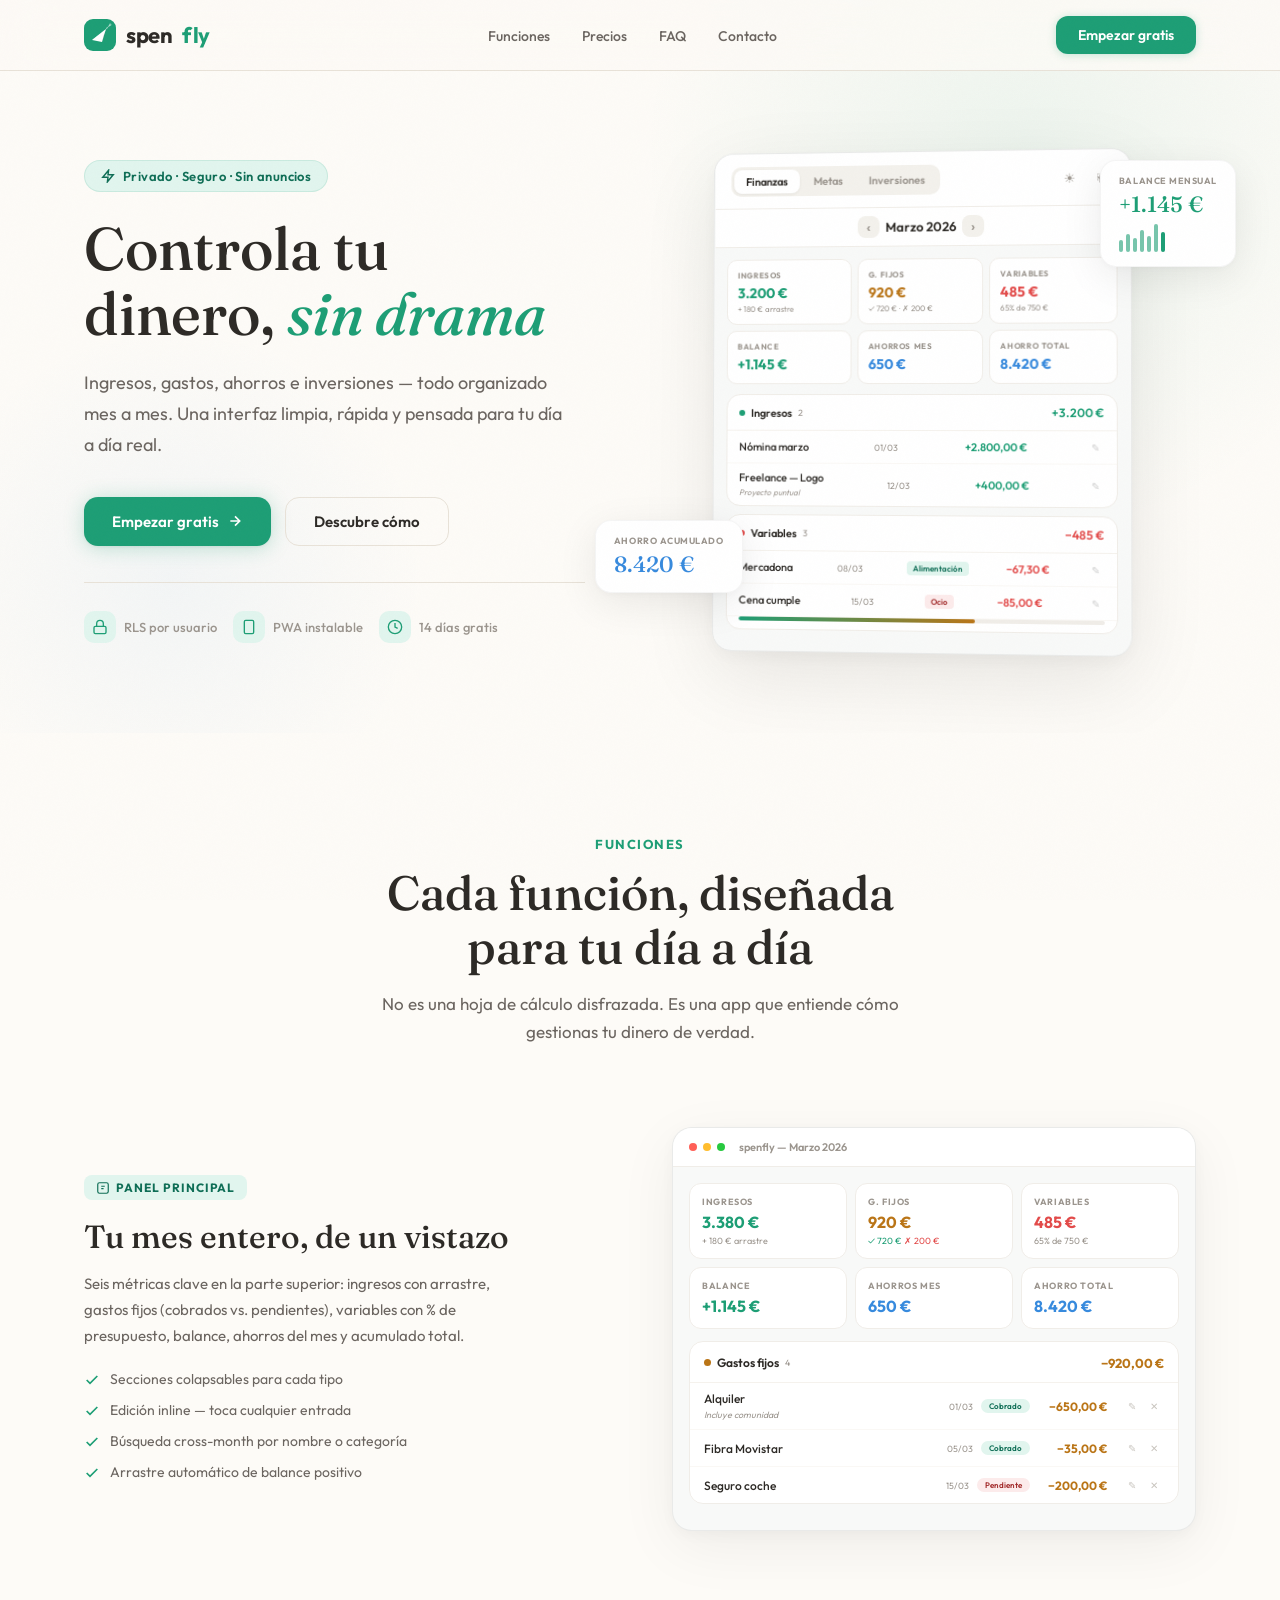
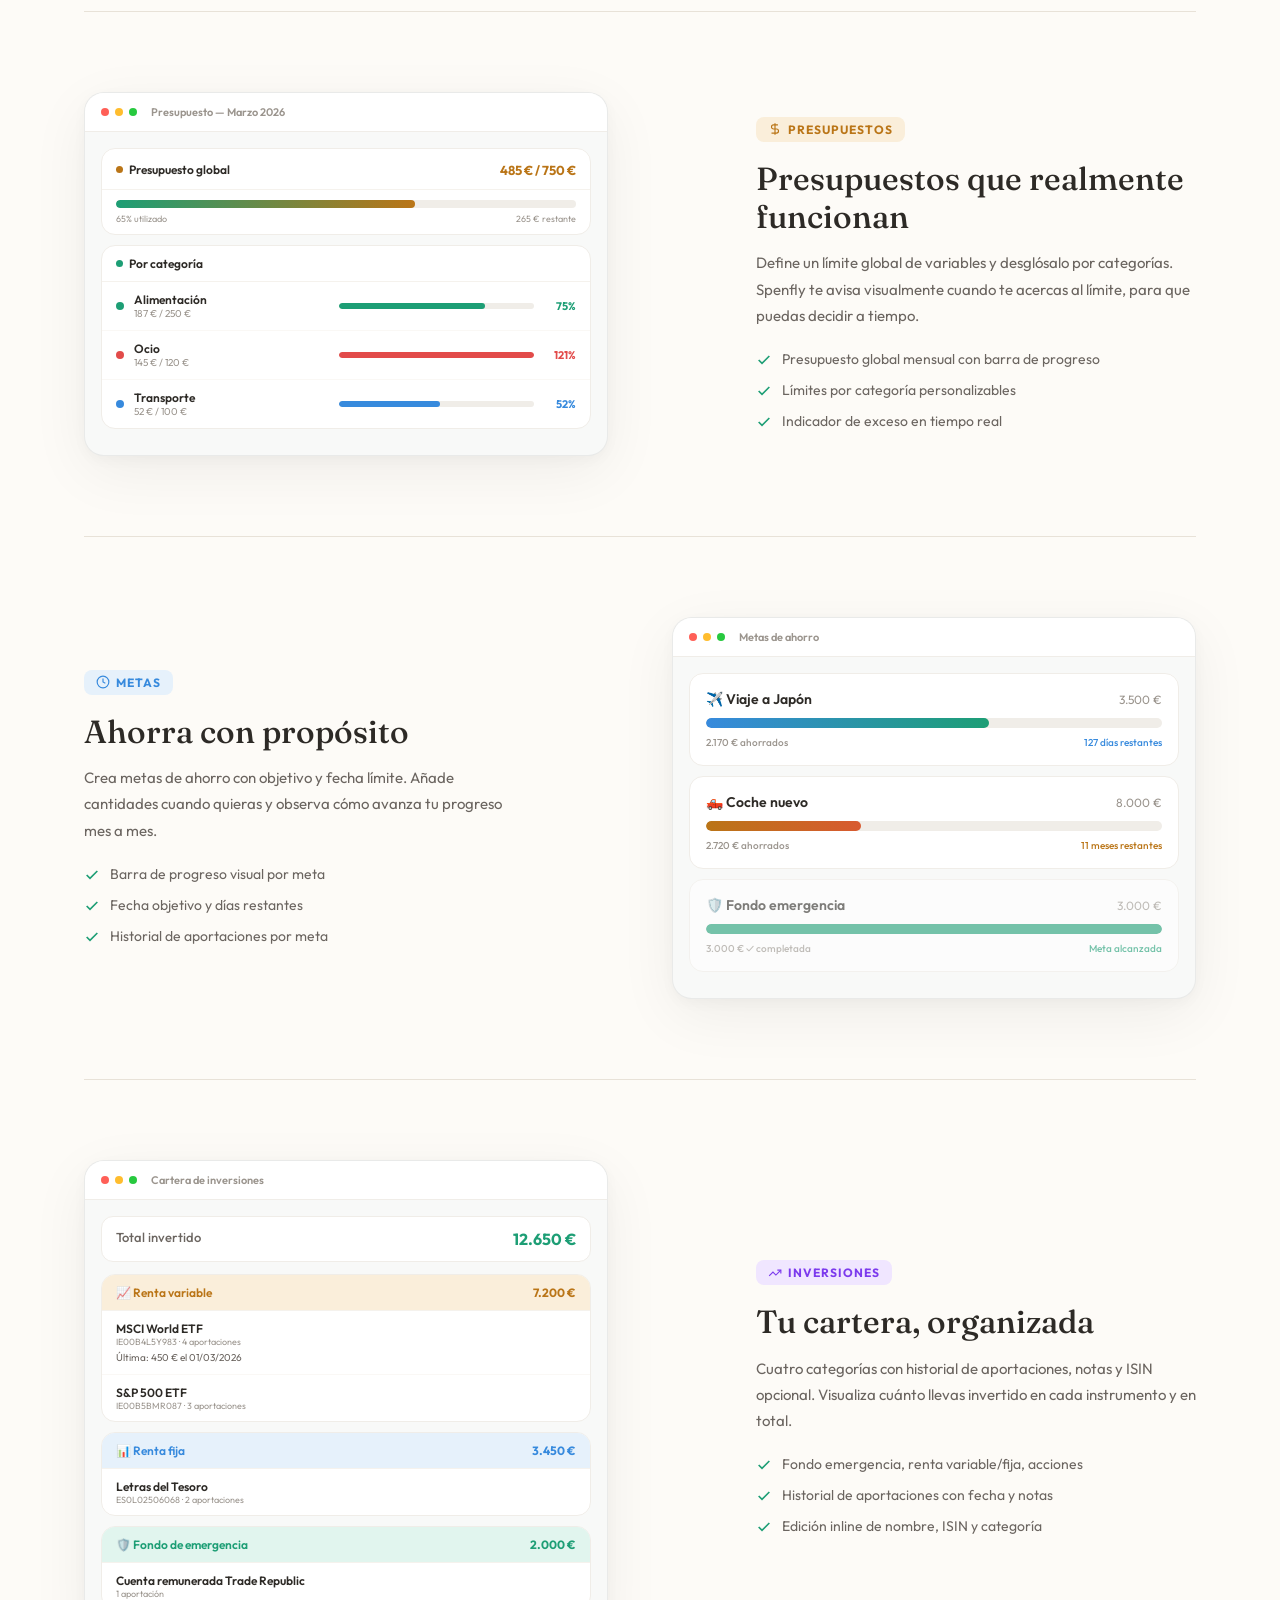
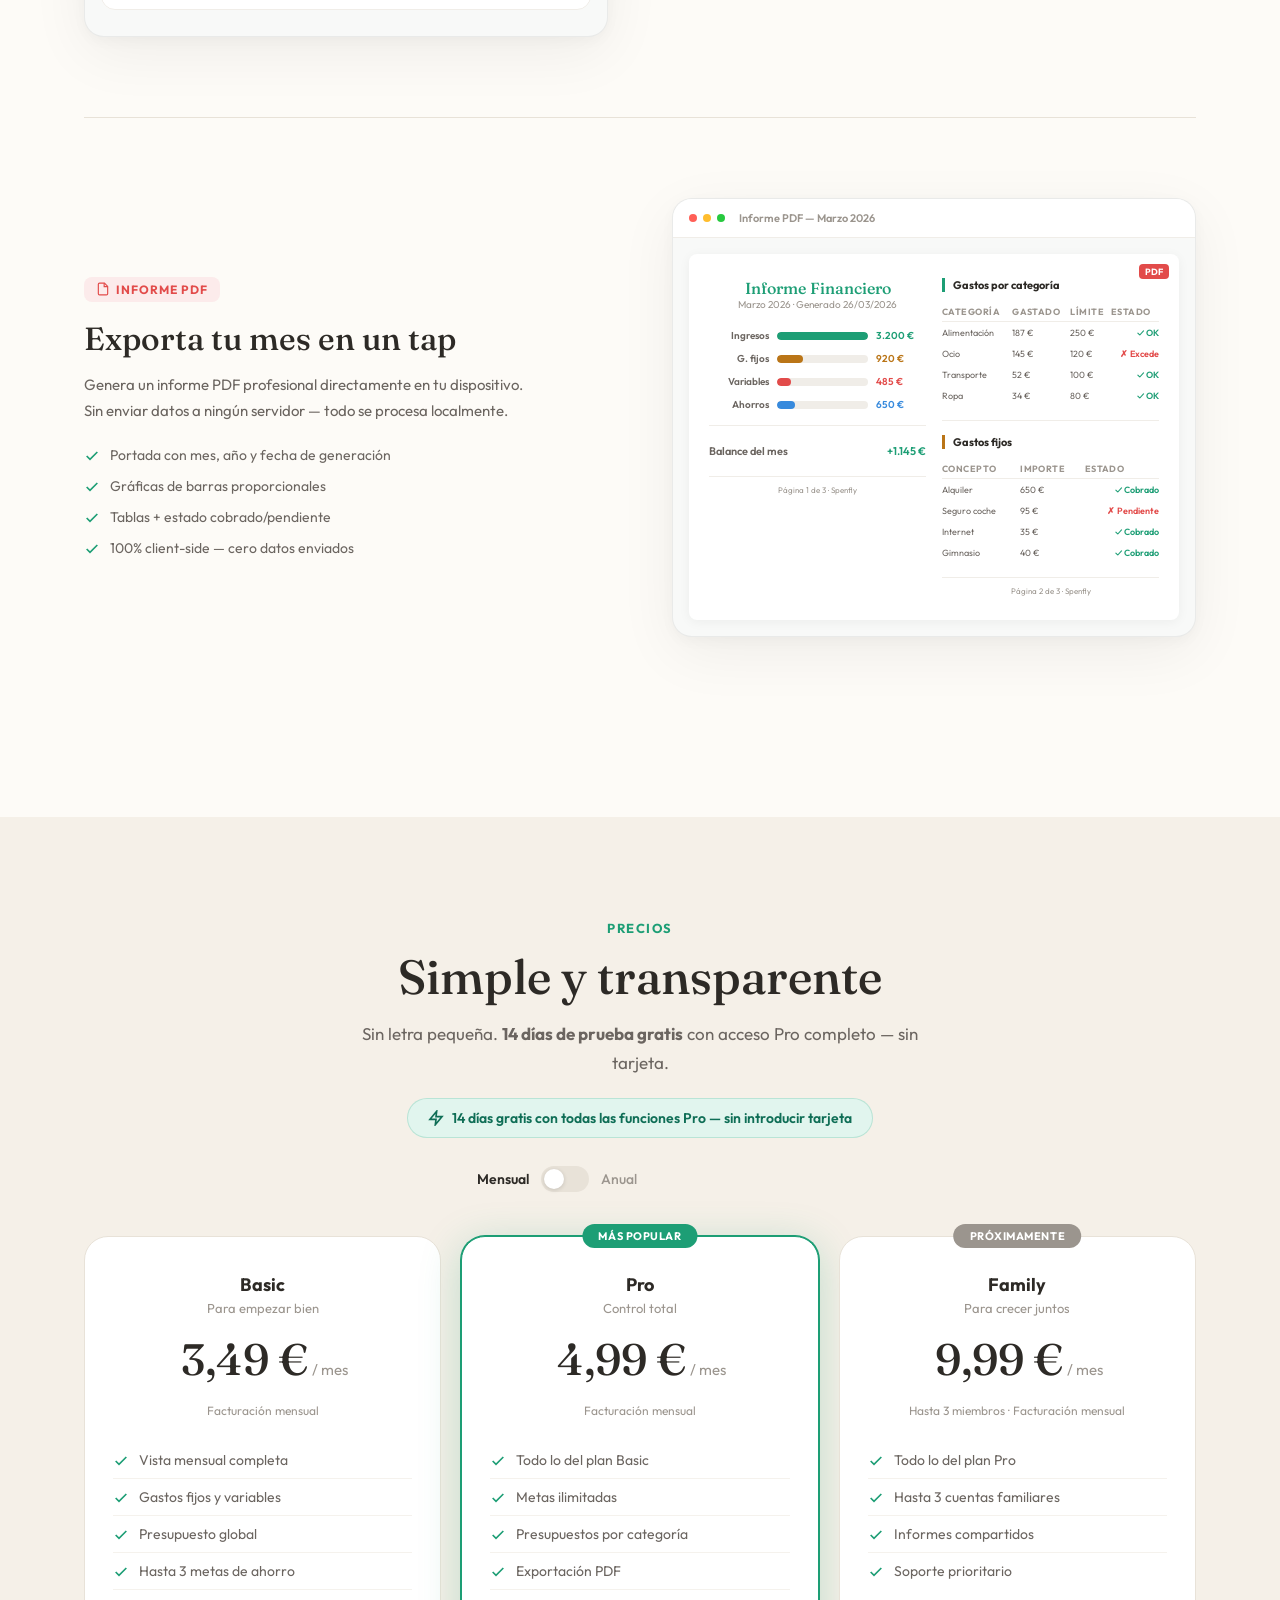
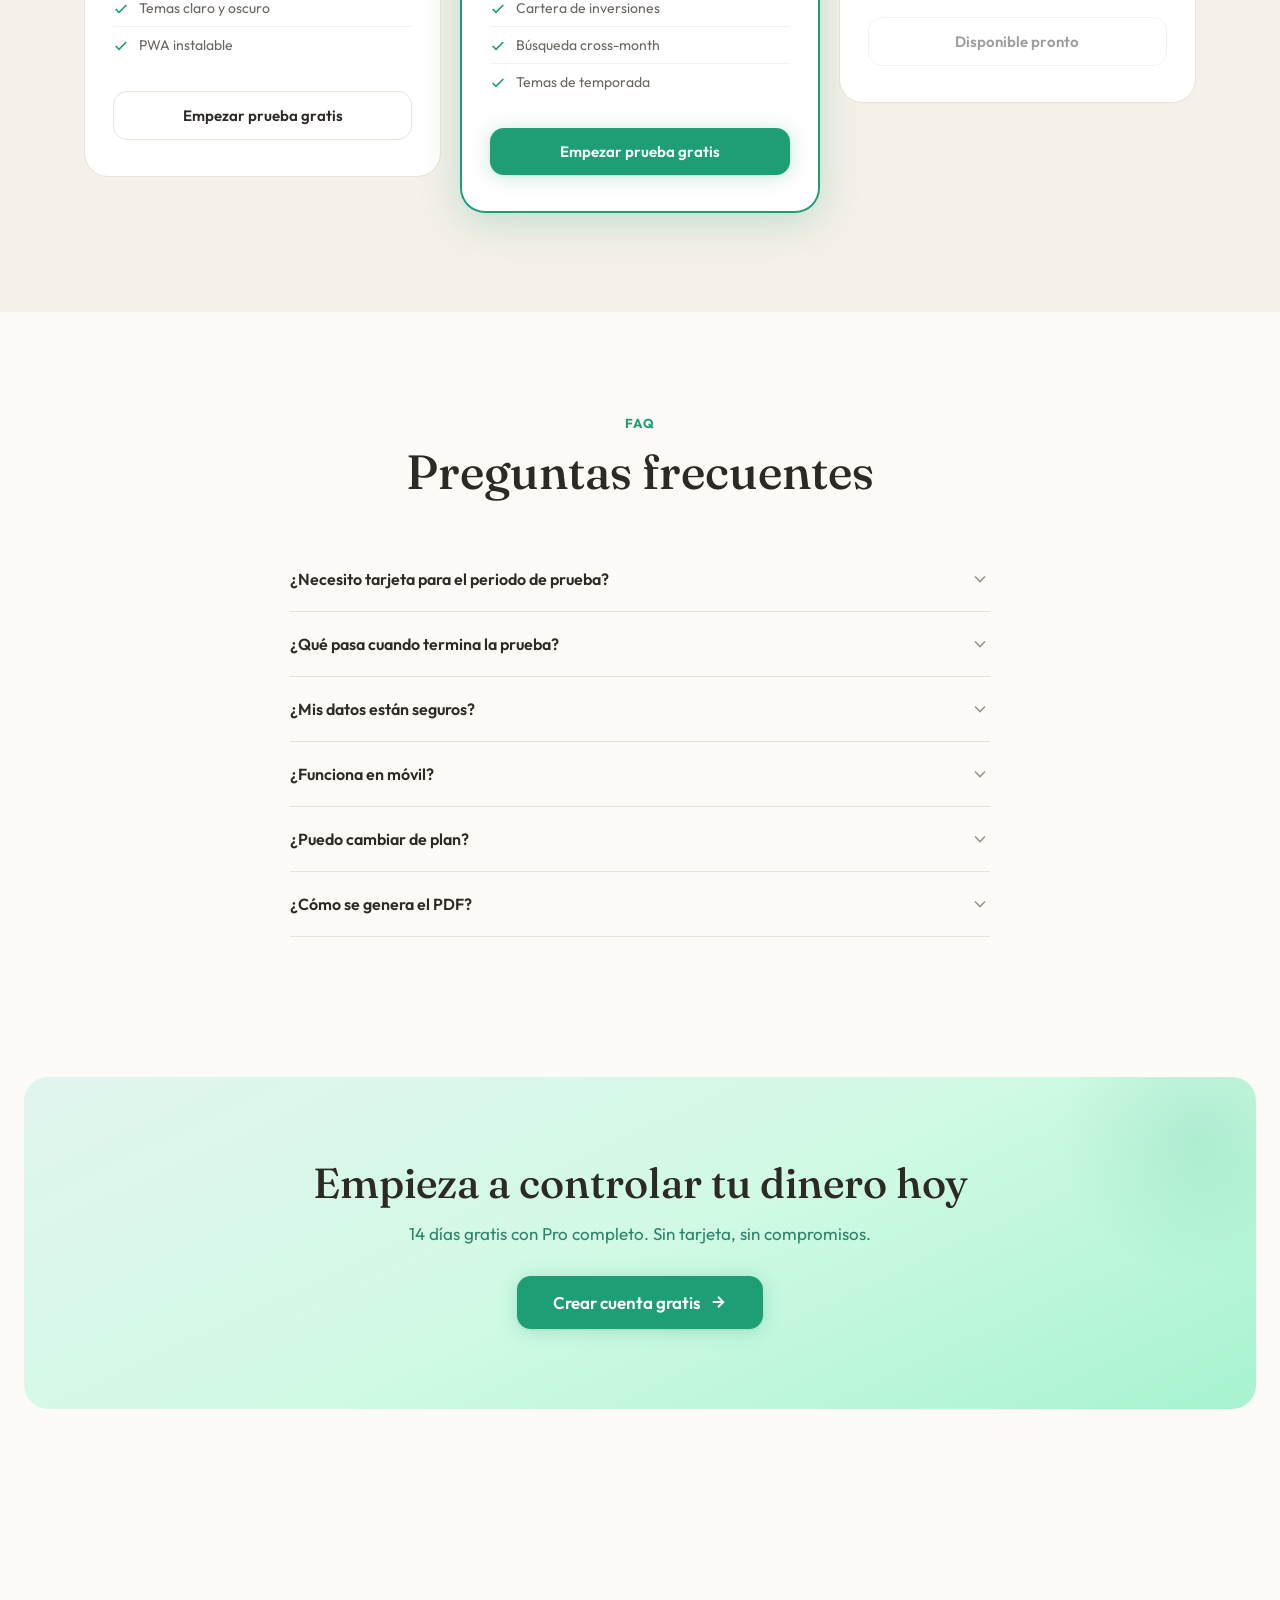
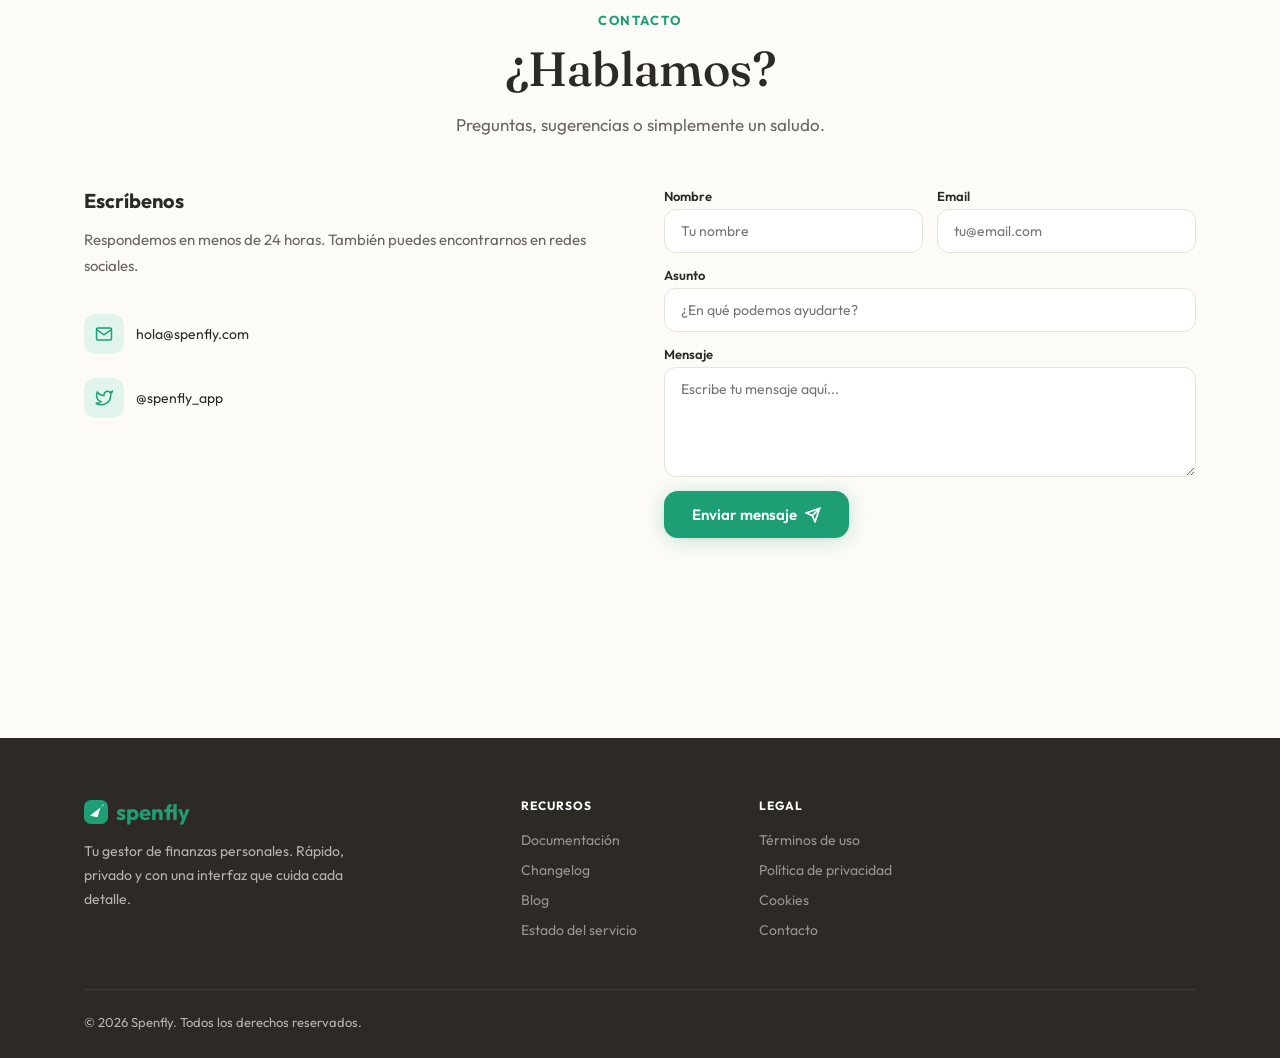
==== commit c869ae87: "update: new brand" ====
--- a/index.html
+++ b/index.html
@@ -3,7 +3,8 @@
 <head>
 <meta charset="UTF-8">
 <meta name="viewport" content="width=device-width, initial-scale=1.0">
-<title>Finanzas — Tu gestor de finanzas personales</title>
+<title>Spenfly — Tu gestor de finanzas personales</title>
+<link rel="icon" type="image/svg+xml" href="data:image/svg+xml,%3Csvg xmlns='http://www.w3.org/2000/svg' viewBox='0 0 32 32'%3E%3Crect width='32' height='32' rx='9' fill='%231D9E75'/%3E%3Cpath d='M8 21 L22 10 L18 23 Z' fill='white'/%3E%3Cpath d='M22 10 L18 23 L19.5 16.5 Z' fill='rgba(0,0,0,0.18)'/%3E%3Cpath d='M8 21 L19.5 16.5 L22 10 Z' fill='rgba(255,255,255,0.45)'/%3E%3C/svg%3E">
 <link rel="preconnect" href="https://fonts.googleapis.com">
 <link rel="preconnect" href="https://fonts.gstatic.com" crossorigin>
 <link href="https://fonts.googleapis.com/css2?family=Fraunces:ital,opsz,wght@0,9..144,300;0,9..144,500;0,9..144,700;1,9..144,400&family=Outfit:wght@300;400;500;600;700&display=swap" rel="stylesheet">
@@ -15,8 +16,16 @@
 <nav id="navbar">
   <div class="container">
     <a href="#" class="nav-brand">
-      <svg width="28" height="28" viewBox="0 0 28 28" fill="none"><rect width="28" height="28" rx="8" fill="#1D9E75"/><path d="M8 10h12M8 14h8M8 18h10" stroke="white" stroke-width="2" stroke-linecap="round"/><circle cx="21" cy="18" r="3" fill="#A7F3D0"/></svg>
-      Finanzas
+      <!-- Spenfly logo: avión de papel sobre fondo verde -->
+      <svg width="32" height="32" viewBox="0 0 32 32" fill="none" xmlns="http://www.w3.org/2000/svg">
+        <rect width="32" height="32" rx="9" fill="#1D9E75"/>
+        <path d="M8 21 L22 10 L18 23 Z" fill="white"/>
+        <path d="M22 10 L18 23 L19.5 16.5 Z" fill="rgba(0,0,0,0.18)"/>
+        <path d="M8 21 L19.5 16.5 L22 10 Z" fill="rgba(255,255,255,0.45)"/>
+        <line x1="22.5" y1="9.5" x2="25.5" y2="6.5" stroke="rgba(255,255,255,0.5)" stroke-width="1.2" stroke-dasharray="1.5,1.5" stroke-linecap="round"/>
+        <circle cx="26.2" cy="5.8" r="1.2" fill="rgba(255,255,255,0.45)"/>
+      </svg>
+      <span class="brand-spen">spen</span><span class="brand-fly" style="margin-left:0">fly</span>
     </a>
     <ul class="nav-links">
       <li><a href="#features">Funciones</a></li>
@@ -24,7 +33,7 @@
       <li><a href="#faq">FAQ</a></li>
       <li><a href="#contact">Contacto</a></li>
     </ul>
-    <a href="https://finance-app-umber-seven.vercel.app/auth/login" target="_blank" class="nav-cta nav-cta-desktop">Empezar gratis</a>
+    <a href="https://app.spenfly.com/auth/login" target="_blank" class="btn btn-primary nav-cta nav-cta-desktop">Empezar gratis</a>
     <button class="hamburger" onclick="toggleMenu()" aria-label="Menú"><svg width="24" height="24" viewBox="0 0 24 24" fill="none" stroke="currentColor" stroke-width="2"><path d="M3 12h18M3 6h18M3 18h18"/></svg></button>
   </div>
   <div class="mobile-menu" id="mobileMenu">
@@ -32,7 +41,7 @@
     <a href="#pricing" onclick="closeMenu()">Precios</a>
     <a href="#faq" onclick="closeMenu()">FAQ</a>
     <a href="#contact" onclick="closeMenu()">Contacto</a>
-    <a href="https://finance-app-umber-seven.vercel.app/auth/login" target="_blank" class="nav-cta" onclick="closeMenu()">Empezar gratis</a>
+    <a href="https://app.spenfly.com/auth/login" target="_blank" class="nav-cta" onclick="closeMenu()">Empezar gratis</a>
   </div>
 </nav>
 
@@ -47,13 +56,13 @@
       <h1>Controla tu dinero, <em>sin drama</em></h1>
       <p class="hero-desc">Ingresos, gastos, ahorros e inversiones — todo organizado mes a mes. Una interfaz limpia, rápida y pensada para tu día a día real.</p>
       <div class="hero-actions">
-        <a href="https://finance-app-umber-seven.vercel.app/auth/login" target="_blank" class="btn btn-primary">Empezar gratis <svg width="16" height="16" viewBox="0 0 24 24" fill="none" stroke="currentColor" stroke-width="2.5"><path d="M5 12h14M12 5l7 7-7 7"/></svg></a>
+        <a href="https://app.spenfly.com/auth/login" target="_blank" class="btn btn-primary">Empezar gratis <svg width="16" height="16" viewBox="0 0 24 24" fill="none" stroke="currentColor" stroke-width="2.5"><path d="M5 12h14M12 5l7 7-7 7"/></svg></a>
         <a href="#features" class="btn btn-ghost">Descubre cómo</a>
       </div>
       <div class="hero-trust">
         <div class="trust-item"><div class="trust-icon"><svg width="16" height="16" viewBox="0 0 24 24" fill="none" stroke="currentColor" stroke-width="2"><rect x="3" y="11" width="18" height="11" rx="2"/><path d="M7 11V7a5 5 0 0 1 10 0v4"/></svg></div>RLS por usuario</div>
         <div class="trust-item"><div class="trust-icon"><svg width="16" height="16" viewBox="0 0 24 24" fill="none" stroke="currentColor" stroke-width="2"><rect x="5" y="2" width="14" height="20" rx="2"/><line x1="12" y1="18" x2="12" y2="18"/></svg></div>PWA instalable</div>
-        <div class="trust-item"><div class="trust-icon"><svg width="16" height="16" viewBox="0 0 24 24" fill="none" stroke="currentColor" stroke-width="2"><circle cx="12" cy="12" r="10"/><polyline points="12 6 12 12 16 14"/></svg></div>Setup &lt;2 min</div>
+        <div class="trust-item"><div class="trust-icon"><svg width="16" height="16" viewBox="0 0 24 24" fill="none" stroke="currentColor" stroke-width="2"><circle cx="12" cy="12" r="10"/><polyline points="12 6 12 12 16 14"/></svg></div>14 días gratis</div>
       </div>
     </div>
     <div class="hero-visual fade-in d2">
@@ -111,7 +120,7 @@
         </ul>
       </div>
       <div class="gui-mockup">
-        <div class="gui-titlebar"><div class="gui-dot" style="background:#ff5f57"></div><div class="gui-dot" style="background:#ffbd2e"></div><div class="gui-dot" style="background:#27c93f"></div><span class="title">finanzas.app — Marzo 2026</span></div>
+        <div class="gui-titlebar"><div class="gui-dot" style="background:#ff5f57"></div><div class="gui-dot" style="background:#ffbd2e"></div><div class="gui-dot" style="background:#27c93f"></div><span class="title">spenfly — Marzo 2026</span></div>
         <div class="gui-body">
           <div class="mock-metrics">
             <div class="mock-metric"><label>Ingresos</label><div class="val" style="color:var(--green)">3.380 €</div><div class="sub">+ 180 € arrastre</div></div>
@@ -135,28 +144,26 @@
     <div class="feature-block reverse fade-in">
       <div class="feature-text">
         <div class="feature-tag" style="background:var(--amber-light);color:var(--amber)"><svg width="14" height="14" viewBox="0 0 24 24" fill="none" stroke="currentColor" stroke-width="2"><path d="M12 2v20M17 5H9.5a3.5 3.5 0 0 0 0 7h5a3.5 3.5 0 0 1 0 7H6"/></svg> Presupuestos</div>
-        <h3>Controla cada euro por categoría</h3>
-        <p>Establece un presupuesto global para variables y límites individuales por categoría. Las barras cambian de color en tiempo real: verde → ámbar → rojo.</p>
+        <h3>Presupuestos que realmente funcionan</h3>
+        <p>Define un límite global de variables y desglósalo por categorías. Spenfly te avisa visualmente cuando te acercas al límite, para que puedas decidir a tiempo.</p>
         <ul class="feature-bullets">
-          <li><svg width="16" height="16" viewBox="0 0 24 24" fill="none" stroke="#1D9E75" stroke-width="2.5"><polyline points="20 6 9 17 4 12"/></svg>Presupuesto global + por categoría</li>
-          <li><svg width="16" height="16" viewBox="0 0 24 24" fill="none" stroke="#1D9E75" stroke-width="2.5"><polyline points="20 6 9 17 4 12"/></svg>Barras visuales verde → ámbar → rojo</li>
-          <li><svg width="16" height="16" viewBox="0 0 24 24" fill="none" stroke="#1D9E75" stroke-width="2.5"><polyline points="20 6 9 17 4 12"/></svg>Alertas de exceso automáticas</li>
+          <li><svg width="16" height="16" viewBox="0 0 24 24" fill="none" stroke="#1D9E75" stroke-width="2.5"><polyline points="20 6 9 17 4 12"/></svg>Presupuesto global mensual con barra de progreso</li>
+          <li><svg width="16" height="16" viewBox="0 0 24 24" fill="none" stroke="#1D9E75" stroke-width="2.5"><polyline points="20 6 9 17 4 12"/></svg>Límites por categoría personalizables</li>
+          <li><svg width="16" height="16" viewBox="0 0 24 24" fill="none" stroke="#1D9E75" stroke-width="2.5"><polyline points="20 6 9 17 4 12"/></svg>Indicador de exceso en tiempo real</li>
         </ul>
       </div>
       <div class="gui-mockup">
-        <div class="gui-titlebar"><div class="gui-dot" style="background:#ff5f57"></div><div class="gui-dot" style="background:#ffbd2e"></div><div class="gui-dot" style="background:#27c93f"></div><span class="title">Presupuestos — Marzo 2026</span></div>
+        <div class="gui-titlebar"><div class="gui-dot" style="background:#ff5f57"></div><div class="gui-dot" style="background:#ffbd2e"></div><div class="gui-dot" style="background:#27c93f"></div><span class="title">Presupuesto — Marzo 2026</span></div>
         <div class="gui-body">
-          <div class="mock-section" style="margin-bottom:0">
-            <div class="mock-section-head"><div class="left"><div class="dot" style="background:var(--red)"></div><span class="title">Presupuestos</span><span class="cnt">4 definidos</span></div></div>
-            <div style="padding:12px 14px;border-bottom:1px solid #f5f2ed">
-              <div style="display:flex;justify-content:space-between;margin-bottom:6px"><span style="font-size:11px;font-weight:600;color:var(--text-soft)">Presupuesto mensual variables</span><span style="font-size:11px;font-weight:600;color:var(--amber)">65%</span></div>
-              <div style="display:flex;justify-content:space-between;margin-bottom:5px"><span style="font-size:10px;color:var(--amber);font-weight:600">485,00 € de 750,00 €</span></div>
-              <div class="mock-progress"><div class="mock-progress-fill" style="width:65%;background:linear-gradient(90deg,var(--green),var(--amber))"></div></div>
-            </div>
-            <div class="mock-budget-row"><div class="cat-dot" style="background:#0F6E56"></div><div class="info"><div class="cat-name">Alimentación</div><div class="cat-detail">187 € de 250 €</div></div><div class="bar"><div class="bar-fill" style="width:75%;background:var(--amber)"></div></div><div class="pct" style="color:var(--amber)">75%</div></div>
-            <div class="mock-budget-row"><div class="cat-dot" style="background:#A32D2D"></div><div class="info"><div class="cat-name">Ocio</div><div class="cat-detail">145 € de 120 €</div></div><div class="bar"><div class="bar-fill" style="width:100%;background:var(--red)"></div></div><div class="pct" style="color:var(--red)">121%</div></div>
-            <div class="mock-budget-row"><div class="cat-dot" style="background:#185FA5"></div><div class="info"><div class="cat-name">Transporte</div><div class="cat-detail">52 € de 100 €</div></div><div class="bar"><div class="bar-fill" style="width:52%;background:var(--green)"></div></div><div class="pct" style="color:var(--green)">52%</div></div>
-            <div class="mock-budget-row"><div class="cat-dot" style="background:#854F0B"></div><div class="info"><div class="cat-name">Viajes</div><div class="cat-detail">0 € de 200 €</div></div><div class="bar"><div class="bar-fill" style="width:0%"></div></div><div class="pct" style="color:var(--green)">0%</div></div>
+          <div class="mock-section">
+            <div class="mock-section-head"><div class="left"><div class="dot" style="background:var(--amber)"></div><span class="title">Presupuesto global</span></div><div class="actions"><span class="total" style="color:var(--amber)">485 € / 750 €</span></div></div>
+            <div style="padding:10px 14px"><div style="height:8px;background:#f0ede8;border-radius:4px;overflow:hidden"><div style="height:100%;width:65%;background:linear-gradient(90deg,var(--green),var(--amber));border-radius:4px"></div></div><div style="display:flex;justify-content:space-between;font-size:9px;color:var(--text-muted);margin-top:5px"><span>65% utilizado</span><span>265 € restante</span></div></div>
+          </div>
+          <div class="mock-section">
+            <div class="mock-section-head"><div class="left"><div class="dot" style="background:var(--green)"></div><span class="title">Por categoría</span></div></div>
+            <div class="mock-budget-row"><div class="cat-dot" style="background:#1D9E75"></div><div class="info"><div class="cat-name">Alimentación</div><div class="cat-detail">187 € / 250 €</div></div><div class="bar"><div class="bar-fill" style="width:75%;background:var(--green)"></div></div><div class="pct" style="color:var(--green)">75%</div></div>
+            <div class="mock-budget-row"><div class="cat-dot" style="background:#E24B4A"></div><div class="info"><div class="cat-name">Ocio</div><div class="cat-detail">145 € / 120 €</div></div><div class="bar"><div class="bar-fill" style="width:100%;background:var(--red)"></div></div><div class="pct" style="color:var(--red)">121%</div></div>
+            <div class="mock-budget-row"><div class="cat-dot" style="background:#378ADD"></div><div class="info"><div class="cat-name">Transporte</div><div class="cat-detail">52 € / 100 €</div></div><div class="bar"><div class="bar-fill" style="width:52%;background:var(--blue)"></div></div><div class="pct" style="color:var(--blue)">52%</div></div>
           </div>
         </div>
       </div>
@@ -165,25 +172,20 @@
     <!-- F3: Goals -->
     <div class="feature-block fade-in">
       <div class="feature-text">
-        <div class="feature-tag" style="background:var(--blue-light);color:var(--blue)"><svg width="14" height="14" viewBox="0 0 24 24" fill="none" stroke="currentColor" stroke-width="2"><path d="M22 12h-4l-3 9L9 3l-3 9H2"/></svg> Metas de ahorro</div>
+        <div class="feature-tag" style="background:var(--blue-light);color:var(--blue)"><svg width="14" height="14" viewBox="0 0 24 24" fill="none" stroke="currentColor" stroke-width="2"><circle cx="12" cy="12" r="10"/><polyline points="12 6 12 12 16 14"/></svg> Metas</div>
         <h3>Ahorra con propósito</h3>
-        <p>Crea metas con nombre, objetivo, fecha límite y color personalizado. La app calcula cuándo alcanzarás cada meta basándose en tu media real de ahorro.</p>
+        <p>Crea metas de ahorro con objetivo y fecha límite. Añade cantidades cuando quieras y observa cómo avanza tu progreso mes a mes.</p>
         <ul class="feature-bullets">
-          <li><svg width="16" height="16" viewBox="0 0 24 24" fill="none" stroke="#1D9E75" stroke-width="2.5"><polyline points="20 6 9 17 4 12"/></svg>Barra de progreso con color personalizable</li>
-          <li><svg width="16" height="16" viewBox="0 0 24 24" fill="none" stroke="#1D9E75" stroke-width="2.5"><polyline points="20 6 9 17 4 12"/></svg>Proyección inteligente de fecha estimada</li>
-          <li><svg width="16" height="16" viewBox="0 0 24 24" fill="none" stroke="#1D9E75" stroke-width="2.5"><polyline points="20 6 9 17 4 12"/></svg>Métricas: activas, completadas, total</li>
+          <li><svg width="16" height="16" viewBox="0 0 24 24" fill="none" stroke="#1D9E75" stroke-width="2.5"><polyline points="20 6 9 17 4 12"/></svg>Barra de progreso visual por meta</li>
+          <li><svg width="16" height="16" viewBox="0 0 24 24" fill="none" stroke="#1D9E75" stroke-width="2.5"><polyline points="20 6 9 17 4 12"/></svg>Fecha objetivo y días restantes</li>
+          <li><svg width="16" height="16" viewBox="0 0 24 24" fill="none" stroke="#1D9E75" stroke-width="2.5"><polyline points="20 6 9 17 4 12"/></svg>Historial de aportaciones por meta</li>
         </ul>
       </div>
       <div class="gui-mockup">
         <div class="gui-titlebar"><div class="gui-dot" style="background:#ff5f57"></div><div class="gui-dot" style="background:#ffbd2e"></div><div class="gui-dot" style="background:#27c93f"></div><span class="title">Metas de ahorro</span></div>
         <div class="gui-body">
-          <div class="mock-metrics" style="grid-template-columns:repeat(3,1fr);margin-bottom:14px">
-            <div class="mock-metric"><label>Activas</label><div class="val">2</div></div>
-            <div class="mock-metric"><label>Completadas</label><div class="val" style="color:var(--green)">1</div></div>
-            <div class="mock-metric"><label>Total objetivo</label><div class="val">15.000 €</div></div>
-          </div>
-          <div class="mock-goal"><div class="mock-goal-header"><span class="name">🏖️ Vacaciones Japón</span><span class="target">4.000 €</span></div><div class="mock-goal-bar"><div class="mock-goal-fill" style="width:62%;background:linear-gradient(90deg,#D85A30,#BA7517)"></div></div><div class="mock-goal-footer"><span>2.480 € ahorrados</span><span>Estimado: Ago 2026</span></div></div>
-          <div class="mock-goal"><div class="mock-goal-header"><span class="name">🚗 Coche nuevo</span><span class="target">8.000 €</span></div><div class="mock-goal-bar"><div class="mock-goal-fill" style="width:28%;background:linear-gradient(90deg,#378ADD,#185FA5)"></div></div><div class="mock-goal-footer"><span>2.240 € ahorrados</span><span>Estimado: Mar 2027</span></div></div>
+          <div class="mock-goal"><div class="mock-goal-header"><span class="name">✈️ Viaje a Japón</span><span class="target">3.500 €</span></div><div class="mock-goal-bar"><div class="mock-goal-fill" style="width:62%;background:linear-gradient(90deg,var(--blue),var(--green))"></div></div><div class="mock-goal-footer"><span>2.170 € ahorrados</span><span style="color:var(--blue)">127 días restantes</span></div></div>
+          <div class="mock-goal"><div class="mock-goal-header"><span class="name">🛻 Coche nuevo</span><span class="target">8.000 €</span></div><div class="mock-goal-bar"><div class="mock-goal-fill" style="width:34%;background:linear-gradient(90deg,var(--amber),var(--orange))"></div></div><div class="mock-goal-footer"><span>2.720 € ahorrados</span><span style="color:var(--amber)">11 meses restantes</span></div></div>
           <div class="mock-goal" style="opacity:0.6"><div class="mock-goal-header"><span class="name">🛡️ Fondo emergencia</span><span class="target">3.000 €</span></div><div class="mock-goal-bar"><div class="mock-goal-fill" style="width:100%;background:var(--green)"></div></div><div class="mock-goal-footer"><span>3.000 € ✓ completada</span><span style="color:var(--green)">Meta alcanzada</span></div></div>
         </div>
       </div>
@@ -205,7 +207,7 @@
         <div class="gui-titlebar"><div class="gui-dot" style="background:#ff5f57"></div><div class="gui-dot" style="background:#ffbd2e"></div><div class="gui-dot" style="background:#27c93f"></div><span class="title">Cartera de inversiones</span></div>
         <div class="gui-body">
           <div style="background:white;border-radius:12px;border:1px solid #f0ede8;padding:12px 14px;display:flex;justify-content:space-between;margin-bottom:12px"><span style="font-size:13px;font-weight:500;color:var(--text-soft)">Total invertido</span><span style="font-size:16px;font-weight:700;color:var(--green)">12.650 €</span></div>
-          <div class="mock-inv-cat"><div class="mock-inv-head" style="background:#FAEEDA"><span class="cat" style="color:var(--amber)">📈 Renta variable</span><span class="total" style="color:var(--amber)">7.200 €</span></div><div class="mock-inv-item"><div class="name">MSCI World ETF</div><div class="isin">IE00B4L5Y983 · 4 aportaciones</div><div class="contribs">Última: 450 € el 01/03/2026</div></div><div class="mock-inv-item"><div class="name">S&P 500 ETF</div><div class="isin">IE00B5BMR087 · 3 aportaciones</div></div></div>
+          <div class="mock-inv-cat"><div class="mock-inv-head" style="background:#FAEEDA"><span class="cat" style="color:var(--amber)">📈 Renta variable</span><span class="total" style="color:var(--amber)">7.200 €</span></div><div class="mock-inv-item"><div class="name">MSCI World ETF</div><div class="isin">IE00B4L5Y983 · 4 aportaciones</div><div class="contribs">Última: 450 € el 01/03/2026</div></div><div class="mock-inv-item"><div class="name">S&amp;P 500 ETF</div><div class="isin">IE00B5BMR087 · 3 aportaciones</div></div></div>
           <div class="mock-inv-cat"><div class="mock-inv-head" style="background:#E6F1FB"><span class="cat" style="color:var(--blue)">📊 Renta fija</span><span class="total" style="color:var(--blue)">3.450 €</span></div><div class="mock-inv-item"><div class="name">Letras del Tesoro</div><div class="isin">ES0L02506068 · 2 aportaciones</div></div></div>
           <div class="mock-inv-cat"><div class="mock-inv-head" style="background:#E1F5EE"><span class="cat" style="color:var(--green)">🛡️ Fondo de emergencia</span><span class="total" style="color:var(--green)">2.000 €</span></div><div class="mock-inv-item"><div class="name">Cuenta remunerada Trade Republic</div><div class="isin">1 aportación</div></div></div>
         </div>
@@ -237,7 +239,7 @@
               <div class="mock-pdf-bar"><span class="lbl">Ahorros</span><div class="track"><div class="fill" style="width:20%;background:var(--blue)"></div></div><span class="val" style="color:var(--blue)">650 €</span></div>
               <div class="mock-pdf-sep"></div>
               <div style="display:flex;justify-content:space-between;font-size:11px;font-weight:600;padding:4px 0"><span style="color:var(--text-soft)">Balance del mes</span><span style="color:var(--green)">+1.145 €</span></div>
-              <div class="mock-pdf-footer">Página 1 de 3 · Finanzas</div>
+              <div class="mock-pdf-footer">Página 1 de 3 · Spenfly</div>
             </div>
             <div class="mock-pdf-col">
               <div style="font-size:11px;font-weight:700;margin-bottom:10px;padding-left:8px;border-left:3px solid var(--green);color:var(--text)">Gastos por categoría</div>
@@ -245,7 +247,7 @@
               <div class="mock-pdf-sep"></div>
               <div style="font-size:11px;font-weight:700;margin-bottom:10px;padding-left:8px;border-left:3px solid var(--amber);color:var(--text)">Gastos fijos</div>
               <table class="mock-pdf-table"><tr><th>Concepto</th><th>Importe</th><th>Estado</th></tr><tr><td>Alquiler</td><td>650 €</td><td style="color:var(--green)">✓ Cobrado</td></tr><tr><td>Seguro coche</td><td>95 €</td><td style="color:var(--red)">✗ Pendiente</td></tr><tr><td>Internet</td><td>35 €</td><td style="color:var(--green)">✓ Cobrado</td></tr><tr><td>Gimnasio</td><td>40 €</td><td style="color:var(--green)">✓ Cobrado</td></tr></table>
-              <div class="mock-pdf-footer">Página 2 de 3 · Finanzas</div>
+              <div class="mock-pdf-footer">Página 2 de 3 · Spenfly</div>
             </div>
           </div>
         </div>
@@ -258,18 +260,87 @@
 <!-- PRICING -->
 <section id="pricing" class="pricing-section section-pad">
   <div class="container">
-    <div class="fade-in" style="text-align:center"><div class="section-label">Precios</div><h2 class="section-title">Simple y transparente</h2><p class="section-subtitle" style="margin-inline:auto">Sin letra pequeña. Empieza gratis y escala cuando lo necesites.</p>
+    <div class="fade-in" style="text-align:center">
+      <div class="section-label">Precios</div>
+      <h2 class="section-title">Simple y transparente</h2>
+      <p class="section-subtitle" style="margin-inline:auto">Sin letra pequeña. <strong>14 días de prueba gratis</strong> con acceso Pro completo — sin tarjeta.</p>
+      <div class="trial-banner fade-in">
+        <svg width="16" height="16" viewBox="0 0 24 24" fill="none" stroke="currentColor" stroke-width="2.5"><path d="M13 2L3 14h9l-1 8 10-12h-9l1-8z"/></svg>
+        14 días gratis con todas las funciones Pro — sin introducir tarjeta
+      </div>
       <div class="billing-toggle">
         <span id="lblMonthly" class="active">Mensual</span>
         <div class="toggle-track" id="billingToggle" onclick="toggleBilling()"><div class="toggle-knob"></div></div>
         <span id="lblAnnual">Anual</span>
-        <span class="billing-save" id="saveBadge">Ahorra 20%</span>
+        <span class="billing-save" id="saveBadge">Hasta 20% de ahorro</span>
       </div>
     </div>
     <div class="pricing-grid">
-      <div class="price-card fade-in d1"><h3>Gratis</h3><div class="desc">Para empezar</div><div class="price">0 €<span> / mes</span></div><div class="pnote">Gratis para siempre</div><ul><li><svg width="16" height="16" viewBox="0 0 24 24" fill="none" stroke="#1D9E75" stroke-width="2.5"><polyline points="20 6 9 17 4 12"/></svg>Vista mensual completa</li><li><svg width="16" height="16" viewBox="0 0 24 24" fill="none" stroke="#1D9E75" stroke-width="2.5"><polyline points="20 6 9 17 4 12"/></svg>Presupuesto global</li><li><svg width="16" height="16" viewBox="0 0 24 24" fill="none" stroke="#1D9E75" stroke-width="2.5"><polyline points="20 6 9 17 4 12"/></svg>Hasta 3 metas</li><li><svg width="16" height="16" viewBox="0 0 24 24" fill="none" stroke="#1D9E75" stroke-width="2.5"><polyline points="20 6 9 17 4 12"/></svg>Temas claro y oscuro</li><li><svg width="16" height="16" viewBox="0 0 24 24" fill="none" stroke="#1D9E75" stroke-width="2.5"><polyline points="20 6 9 17 4 12"/></svg>PWA instalable</li></ul><a href="https://finance-app-umber-seven.vercel.app/auth/login" target="_blank" class="btn btn-ghost">Empezar gratis</a></div>
-      <div class="price-card featured fade-in d2"><div class="popular">Más popular</div><h3>Pro</h3><div class="desc">Control total</div><div class="price" id="proPriceWrap"><span class="old-price" id="proOld">4,99 €</span><span class="price-val" id="proPrice">4,99 €</span><span> / mes</span></div><div class="pnote" id="proNote">Facturación mensual</div><ul><li><svg width="16" height="16" viewBox="0 0 24 24" fill="none" stroke="#1D9E75" stroke-width="2.5"><polyline points="20 6 9 17 4 12"/></svg>Todo lo del plan Gratis</li><li><svg width="16" height="16" viewBox="0 0 24 24" fill="none" stroke="#1D9E75" stroke-width="2.5"><polyline points="20 6 9 17 4 12"/></svg>Metas ilimitadas</li><li><svg width="16" height="16" viewBox="0 0 24 24" fill="none" stroke="#1D9E75" stroke-width="2.5"><polyline points="20 6 9 17 4 12"/></svg>Presupuestos por categoría</li><li><svg width="16" height="16" viewBox="0 0 24 24" fill="none" stroke="#1D9E75" stroke-width="2.5"><polyline points="20 6 9 17 4 12"/></svg>Exportación PDF</li><li><svg width="16" height="16" viewBox="0 0 24 24" fill="none" stroke="#1D9E75" stroke-width="2.5"><polyline points="20 6 9 17 4 12"/></svg>Búsqueda cross-month</li></ul><a href="https://finance-app-umber-seven.vercel.app/auth/login" target="_blank" class="btn btn-primary">Empezar con Pro</a></div>
-      <div class="price-card fade-in d3"><h3>Familia</h3><div class="desc">Para crecer juntos</div><div class="price" id="famPriceWrap"><span class="old-price" id="famOld">9,99 €</span><span class="price-val" id="famPrice">9,99 €</span><span> / mes</span></div><div class="pnote" id="famNote">Hasta 3 miembros · Facturación mensual</div><ul><li><svg width="16" height="16" viewBox="0 0 24 24" fill="none" stroke="#1D9E75" stroke-width="2.5"><polyline points="20 6 9 17 4 12"/></svg>Todo lo del plan Pro</li><li><svg width="16" height="16" viewBox="0 0 24 24" fill="none" stroke="#1D9E75" stroke-width="2.5"><polyline points="20 6 9 17 4 12"/></svg>Hasta 3 cuentas familiares</li><li><svg width="16" height="16" viewBox="0 0 24 24" fill="none" stroke="#1D9E75" stroke-width="2.5"><polyline points="20 6 9 17 4 12"/></svg>Cartera de inversiones</li><li><svg width="16" height="16" viewBox="0 0 24 24" fill="none" stroke="#1D9E75" stroke-width="2.5"><polyline points="20 6 9 17 4 12"/></svg>Informes compartidos</li><li><svg width="16" height="16" viewBox="0 0 24 24" fill="none" stroke="#1D9E75" stroke-width="2.5"><polyline points="20 6 9 17 4 12"/></svg>Soporte prioritario</li></ul><a href="https://finance-app-umber-seven.vercel.app/auth/login" target="_blank" class="btn btn-ghost">Elegir Familia</a></div>
+
+      <!-- BASIC -->
+      <div class="price-card fade-in d1">
+        <h3>Basic</h3>
+        <div class="desc">Para empezar bien</div>
+        <div class="price">
+          <span class="old-price" id="basicOld">3,49 €</span>
+          <span class="price-val" id="basicPrice">3,49 €</span>
+          <span> / mes</span>
+        </div>
+        <div class="pnote" id="basicNote">Facturación mensual</div>
+        <ul>
+          <li><svg width="16" height="16" viewBox="0 0 24 24" fill="none" stroke="#1D9E75" stroke-width="2.5"><polyline points="20 6 9 17 4 12"/></svg>Vista mensual completa</li>
+          <li><svg width="16" height="16" viewBox="0 0 24 24" fill="none" stroke="#1D9E75" stroke-width="2.5"><polyline points="20 6 9 17 4 12"/></svg>Gastos fijos y variables</li>
+          <li><svg width="16" height="16" viewBox="0 0 24 24" fill="none" stroke="#1D9E75" stroke-width="2.5"><polyline points="20 6 9 17 4 12"/></svg>Presupuesto global</li>
+          <li><svg width="16" height="16" viewBox="0 0 24 24" fill="none" stroke="#1D9E75" stroke-width="2.5"><polyline points="20 6 9 17 4 12"/></svg>Hasta 3 metas de ahorro</li>
+          <li><svg width="16" height="16" viewBox="0 0 24 24" fill="none" stroke="#1D9E75" stroke-width="2.5"><polyline points="20 6 9 17 4 12"/></svg>Temas claro y oscuro</li>
+          <li><svg width="16" height="16" viewBox="0 0 24 24" fill="none" stroke="#1D9E75" stroke-width="2.5"><polyline points="20 6 9 17 4 12"/></svg>PWA instalable</li>
+        </ul>
+        <a href="https://app.spenfly.com/auth/login" target="_blank" class="btn btn-ghost">Empezar prueba gratis</a>
+      </div>
+
+      <!-- PRO -->
+      <div class="price-card featured fade-in d2">
+        <div class="popular">Más popular</div>
+        <h3>Pro</h3>
+        <div class="desc">Control total</div>
+        <div class="price" id="proPriceWrap">
+          <span class="old-price" id="proOld">4,99 €</span>
+          <span class="price-val" id="proPrice">4,99 €</span>
+          <span> / mes</span>
+        </div>
+        <div class="pnote" id="proNote">Facturación mensual</div>
+        <ul>
+          <li><svg width="16" height="16" viewBox="0 0 24 24" fill="none" stroke="#1D9E75" stroke-width="2.5"><polyline points="20 6 9 17 4 12"/></svg>Todo lo del plan Basic</li>
+          <li><svg width="16" height="16" viewBox="0 0 24 24" fill="none" stroke="#1D9E75" stroke-width="2.5"><polyline points="20 6 9 17 4 12"/></svg>Metas ilimitadas</li>
+          <li><svg width="16" height="16" viewBox="0 0 24 24" fill="none" stroke="#1D9E75" stroke-width="2.5"><polyline points="20 6 9 17 4 12"/></svg>Presupuestos por categoría</li>
+          <li><svg width="16" height="16" viewBox="0 0 24 24" fill="none" stroke="#1D9E75" stroke-width="2.5"><polyline points="20 6 9 17 4 12"/></svg>Exportación PDF</li>
+          <li><svg width="16" height="16" viewBox="0 0 24 24" fill="none" stroke="#1D9E75" stroke-width="2.5"><polyline points="20 6 9 17 4 12"/></svg>Cartera de inversiones</li>
+          <li><svg width="16" height="16" viewBox="0 0 24 24" fill="none" stroke="#1D9E75" stroke-width="2.5"><polyline points="20 6 9 17 4 12"/></svg>Búsqueda cross-month</li>
+          <li><svg width="16" height="16" viewBox="0 0 24 24" fill="none" stroke="#1D9E75" stroke-width="2.5"><polyline points="20 6 9 17 4 12"/></svg>Temas de temporada</li>
+        </ul>
+        <a href="https://app.spenfly.com/auth/login" target="_blank" class="btn btn-primary">Empezar prueba gratis</a>
+      </div>
+
+      <!-- FAMILY -->
+      <div class="price-card price-card-coming fade-in d3">
+        <div class="coming-soon-badge">Próximamente</div>
+        <h3>Family</h3>
+        <div class="desc">Para crecer juntos</div>
+        <div class="price" id="famPriceWrap">
+          <span class="old-price" id="famOld">9,99 €</span>
+          <span class="price-val" id="famPrice">9,99 €</span>
+          <span> / mes</span>
+        </div>
+        <div class="pnote" id="famNote">Hasta 3 miembros · Facturación mensual</div>
+        <ul>
+          <li><svg width="16" height="16" viewBox="0 0 24 24" fill="none" stroke="#1D9E75" stroke-width="2.5"><polyline points="20 6 9 17 4 12"/></svg>Todo lo del plan Pro</li>
+          <li><svg width="16" height="16" viewBox="0 0 24 24" fill="none" stroke="#1D9E75" stroke-width="2.5"><polyline points="20 6 9 17 4 12"/></svg>Hasta 3 cuentas familiares</li>
+          <li><svg width="16" height="16" viewBox="0 0 24 24" fill="none" stroke="#1D9E75" stroke-width="2.5"><polyline points="20 6 9 17 4 12"/></svg>Informes compartidos</li>
+          <li><svg width="16" height="16" viewBox="0 0 24 24" fill="none" stroke="#1D9E75" stroke-width="2.5"><polyline points="20 6 9 17 4 12"/></svg>Soporte prioritario</li>
+        </ul>
+        <button class="btn btn-ghost" disabled style="opacity:0.45;cursor:not-allowed;width:100%;justify-content:center">Disponible pronto</button>
+      </div>
+
     </div>
   </div>
 </section>
@@ -279,18 +350,23 @@
   <div class="container">
     <div class="fade-in" style="text-align:center"><div class="section-label">FAQ</div><h2 class="section-title">Preguntas frecuentes</h2></div>
     <div class="faq-list">
+      <div class="faq-item fade-in"><button class="faq-q" onclick="toggleFaq(this)">¿Necesito tarjeta para el periodo de prueba?<svg class="chev" width="20" height="20" viewBox="0 0 24 24" fill="none" stroke="currentColor" stroke-width="2"><polyline points="6 9 12 15 18 9"/></svg></button><div class="faq-a"><p>No. Los 14 días de prueba son completamente gratuitos y no requieren ningún método de pago. Solo necesitas un email para crear tu cuenta.</p></div></div>
+      <div class="faq-item fade-in"><button class="faq-q" onclick="toggleFaq(this)">¿Qué pasa cuando termina la prueba?<svg class="chev" width="20" height="20" viewBox="0 0 24 24" fill="none" stroke="currentColor" stroke-width="2"><polyline points="6 9 12 15 18 9"/></svg></button><div class="faq-a"><p>Tus datos siempre estarán seguros. Si no contratas un plan, la app pasará a modo lectura: podrás ver todo tu historial, pero no añadir nuevas entradas. Sin cargos sorpresa.</p></div></div>
       <div class="faq-item fade-in"><button class="faq-q" onclick="toggleFaq(this)">¿Mis datos están seguros?<svg class="chev" width="20" height="20" viewBox="0 0 24 24" fill="none" stroke="currentColor" stroke-width="2"><polyline points="6 9 12 15 18 9"/></svg></button><div class="faq-a"><p>Sí. Supabase aplica Row Level Security: cada usuario solo ve sus datos. Conexión HTTPS cifrada siempre.</p></div></div>
-      <div class="faq-item fade-in"><button class="faq-q" onclick="toggleFaq(this)">¿Funciona en móvil?<svg class="chev" width="20" height="20" viewBox="0 0 24 24" fill="none" stroke="currentColor" stroke-width="2"><polyline points="6 9 12 15 18 9"/></svg></button><div class="faq-a"><p>Sí. PWA mobile-first que se instala como app nativa en iOS y Android.</p></div></div>
-      <div class="faq-item fade-in"><button class="faq-q" onclick="toggleFaq(this)">¿Puedo cambiar de plan?<svg class="chev" width="20" height="20" viewBox="0 0 24 24" fill="none" stroke="currentColor" stroke-width="2"><polyline points="6 9 12 15 18 9"/></svg></button><div class="faq-a"><p>Sí, en cualquier momento. El cambio se prorratea automáticamente.</p></div></div>
+      <div class="faq-item fade-in"><button class="faq-q" onclick="toggleFaq(this)">¿Funciona en móvil?<svg class="chev" width="20" height="20" viewBox="0 0 24 24" fill="none" stroke="currentColor" stroke-width="2"><polyline points="6 9 12 15 18 9"/></svg></button><div class="faq-a"><p>Sí. PWA mobile-first que se instala como app nativa en iOS y Android. Sin pasar por App Store.</p></div></div>
+      <div class="faq-item fade-in"><button class="faq-q" onclick="toggleFaq(this)">¿Puedo cambiar de plan?<svg class="chev" width="20" height="20" viewBox="0 0 24 24" fill="none" stroke="currentColor" stroke-width="2"><polyline points="6 9 12 15 18 9"/></svg></button><div class="faq-a"><p>Sí, en cualquier momento desde los ajustes de tu cuenta. El cambio se prorratea automáticamente.</p></div></div>
       <div class="faq-item fade-in"><button class="faq-q" onclick="toggleFaq(this)">¿Cómo se genera el PDF?<svg class="chev" width="20" height="20" viewBox="0 0 24 24" fill="none" stroke="currentColor" stroke-width="2"><polyline points="6 9 12 15 18 9"/></svg></button><div class="faq-a"><p>100% en tu dispositivo con jsPDF. No enviamos datos a ningún servidor externo.</p></div></div>
-      <div class="faq-item fade-in"><button class="faq-q" onclick="toggleFaq(this)">¿Puedo exportar mis datos?<svg class="chev" width="20" height="20" viewBox="0 0 24 24" fill="none" stroke="currentColor" stroke-width="2"><polyline points="6 9 12 15 18 9"/></svg></button><div class="faq-a"><p>Sí. PDF mensual + acceso directo a tu base de datos Supabase. Tus datos siempre son tuyos.</p></div></div>
     </div>
   </div>
 </section>
 
 <!-- CTA -->
 <section class="section-pad" style="padding-top:40px">
-  <div class="cta-banner fade-in"><h2>Empieza a controlar tu dinero hoy</h2><p>Crea tu cuenta gratis en 30 segundos. Sin tarjeta, sin compromisos.</p><a href="https://finance-app-umber-seven.vercel.app/auth/login" target="_blank" class="btn btn-primary" style="font-size:17px;padding:16px 36px">Crear cuenta gratis <svg width="18" height="18" viewBox="0 0 24 24" fill="none" stroke="currentColor" stroke-width="2.5"><path d="M5 12h14M12 5l7 7-7 7"/></svg></a></div>
+  <div class="cta-banner fade-in">
+    <h2>Empieza a controlar tu dinero hoy</h2>
+    <p>14 días gratis con Pro completo. Sin tarjeta, sin compromisos.</p>
+    <a href="https://app.spenfly.com/auth/login" target="_blank" class="btn btn-primary" style="font-size:17px;padding:16px 36px">Crear cuenta gratis <svg width="18" height="18" viewBox="0 0 24 24" fill="none" stroke="currentColor" stroke-width="2.5"><path d="M5 12h14M12 5l7 7-7 7"/></svg></a>
+  </div>
 </section>
 
 <!-- CONTACT -->
@@ -299,8 +375,8 @@
     <div class="fade-in" style="text-align:center"><div class="section-label">Contacto</div><h2 class="section-title">¿Hablamos?</h2><p class="section-subtitle" style="margin-inline:auto">Preguntas, sugerencias o simplemente un saludo.</p></div>
     <div class="contact-grid fade-in">
       <div class="contact-info"><h3>Escríbenos</h3><p>Respondemos en menos de 24 horas. También puedes encontrarnos en redes sociales.</p>
-        <a href="mailto:hola@finanzas.app" class="contact-link"><div class="contact-link-icon"><svg width="18" height="18" viewBox="0 0 24 24" fill="none" stroke="currentColor" stroke-width="2"><path d="M4 4h16c1.1 0 2 .9 2 2v12c0 1.1-.9 2-2 2H4c-1.1 0-2-.9-2-2V6c0-1.1.9-2 2-2z"/><polyline points="22,6 12,13 2,6"/></svg></div>hola@finanzas.app</a>
-        <a href="#" class="contact-link"><div class="contact-link-icon"><svg width="18" height="18" viewBox="0 0 24 24" fill="none" stroke="currentColor" stroke-width="2"><path d="M23 3a10.9 10.9 0 0 1-3.14 1.53 4.48 4.48 0 0 0-7.86 3v1A10.66 10.66 0 0 1 3 4s-4 9 5 13a11.64 11.64 0 0 1-7 2c9 5 20 0 20-11.5a4.5 4.5 0 0 0-.08-.83A7.72 7.72 0 0 0 23 3z"/></svg></div>@finanzas_app</a>
+        <a href="mailto:hola@spenfly.com" class="contact-link"><div class="contact-link-icon"><svg width="18" height="18" viewBox="0 0 24 24" fill="none" stroke="currentColor" stroke-width="2"><path d="M4 4h16c1.1 0 2 .9 2 2v12c0 1.1-.9 2-2 2H4c-1.1 0-2-.9-2-2V6c0-1.1.9-2 2-2z"/><polyline points="22,6 12,13 2,6"/></svg></div>hola@spenfly.com</a>
+        <a href="#" class="contact-link"><div class="contact-link-icon"><svg width="18" height="18" viewBox="0 0 24 24" fill="none" stroke="currentColor" stroke-width="2"><path d="M23 3a10.9 10.9 0 0 1-3.14 1.53 4.48 4.48 0 0 0-7.86 3v1A10.66 10.66 0 0 1 3 4s-4 9 5 13a11.64 11.64 0 0 1-7 2c9 5 20 0 20-11.5a4.5 4.5 0 0 0-.08-.83A7.72 7.72 0 0 0 23 3z"/></svg></div>@spenfly_app</a>
       </div>
       <div class="contact-form">
         <div class="form-row"><div class="form-group"><label>Nombre</label><input type="text" placeholder="Tu nombre"></div><div class="form-group"><label>Email</label><input type="email" placeholder="tu@email.com"></div></div>
@@ -316,11 +392,24 @@
 <footer>
   <div class="container">
     <div class="footer-grid">
-      <div><div class="footer-brand">🌿 Finanzas</div><p>Tu gestor de finanzas personales. Rápido, privado y con una interfaz que cuida cada detalle.</p></div>
+      <div>
+        <div class="footer-brand">
+          <svg width="24" height="24" viewBox="0 0 32 32" fill="none" xmlns="http://www.w3.org/2000/svg" style="display:inline-block;vertical-align:middle;margin-right:8px">
+            <rect width="32" height="32" rx="9" fill="#1D9E75"/>
+            <path d="M8 21 L22 10 L18 23 Z" fill="white"/>
+            <path d="M22 10 L18 23 L19.5 16.5 Z" fill="rgba(0,0,0,0.18)"/>
+            <path d="M8 21 L19.5 16.5 L22 10 Z" fill="rgba(255,255,255,0.45)"/>
+            <line x1="22.5" y1="9.5" x2="25" y2="7" stroke="rgba(255,255,255,0.5)" stroke-width="1.2" stroke-dasharray="1.5,1.5" stroke-linecap="round"/>
+            <circle cx="25.5" cy="6.5" r="1.2" fill="rgba(255,255,255,0.45)"/>
+          </svg>
+          spenfly
+        </div>
+        <p>Tu gestor de finanzas personales. Rápido, privado y con una interfaz que cuida cada detalle.</p>
+      </div>
       <div><h4>Recursos</h4><ul><li><a href="#">Documentación</a></li><li><a href="#">Changelog</a></li><li><a href="#">Blog</a></li><li><a href="#">Estado del servicio</a></li></ul></div>
-      <div><h4>Legal</h4><ul><li><a href="#">Términos de uso</a></li><li><a href="#">Política de privacidad</a></li><li><a href="#">Cookies</a></li><li><a href="#contact">Contacto</a></li></ul></div>
-    </div>
-    <div class="footer-bottom"><span>© 2026 Finanzas. Todos los derechos reservados.</span><span>Hecho con 💚 para tu tranquilidad financiera</span></div>
+      <div><h4>Legal</h4><ul><li><a href="terminos.html">Términos de uso</a></li><li><a href="privacidad.html">Política de privacidad</a></li><li><a href="cookies.html">Cookies</a></li><li><a href="#contact">Contacto</a></li></ul></div>
+    </div>
+    <div class="footer-bottom"><span>© 2026 Spenfly. Todos los derechos reservados.</span></div>
   </div>
 </footer>
 
--- a/styles.css
+++ b/styles.css
@@ -25,7 +25,9 @@
 nav{position:fixed;top:0;left:0;right:0;z-index:100;padding:16px 0;background:rgba(253,251,247,0.8);backdrop-filter:blur(24px) saturate(1.6);-webkit-backdrop-filter:blur(24px) saturate(1.6);border-bottom:1px solid rgba(232,226,216,0.4);transition:all 0.3s}
 nav.scrolled{padding:10px 0;box-shadow:0 1px 16px rgba(0,0,0,0.04)}
 nav .container{display:flex;align-items:center;justify-content:space-between}
-.nav-brand{display:flex;align-items:center;gap:10px;font-family:'Fraunces',serif;font-size:22px;color:var(--green);font-weight:500;text-decoration:none}
+.nav-brand{display:flex;align-items:center;gap:10px;text-decoration:none;font-family:'Outfit',sans-serif;font-size:22px;font-weight:700;letter-spacing:-0.5px}
+.brand-spen{color:var(--text)}
+.brand-fly{color:var(--green);margin-left:-1px}
 .nav-links{display:flex;align-items:center;gap:32px;list-style:none}
 .nav-links a{font-size:14px;font-weight:500;color:var(--text-soft);text-decoration:none;transition:color 0.2s}
 .nav-links a:hover{color:var(--green)}
@@ -194,14 +196,12 @@
 .mock-pdf-table td:last-child{text-align:right;font-weight:600}
 .mock-pdf-footer{font-size:8px;color:var(--text-muted);text-align:center;margin-top:14px;padding-top:8px;border-top:1px solid #f0ede8}
 
-/* Seasons strip */
-
-/* Pricing */
+/* PRICING */
 .pricing-section{background:var(--sand)}
 .pricing-grid{display:grid;grid-template-columns:repeat(3,1fr);gap:20px;margin-top:48px;align-items:start}
 .price-card{background:var(--card-bg);border:1.5px solid var(--border);border-radius:24px;padding:36px 28px;text-align:center;transition:all 0.4s;position:relative}
 .price-card.featured{border-color:var(--green);box-shadow:0 8px 40px var(--green-glow),0 0 0 1px var(--green);transform:scale(1.03)}
-.price-card .popular{position:absolute;top:-13px;left:50%;transform:translateX(-50%);background:var(--green);color:white;font-size:11px;font-weight:700;padding:5px 16px;border-radius:100px;letter-spacing:0.05em;text-transform:uppercase}
+.price-card .popular{position:absolute;top:-13px;left:50%;transform:translateX(-50%);background:var(--green);color:white;font-size:11px;font-weight:700;padding:5px 16px;border-radius:100px;letter-spacing:0.05em;text-transform:uppercase;white-space:nowrap}
 .price-card h3{font-family:'Outfit',sans-serif;font-size:18px;font-weight:700;margin-bottom:4px}
 .price-card .desc{font-size:13px;color:var(--text-muted);margin-bottom:16px}
 .price-card .price{font-family:'Fraunces',serif;font-size:44px;color:var(--text);margin-bottom:4px;font-weight:500;display:flex;align-items:baseline;justify-content:center;gap:4px;flex-wrap:nowrap;min-height:56px}
@@ -215,7 +215,17 @@
 .price-card li:last-child{border:none}
 .price-card li svg{flex-shrink:0;margin-top:2px}
 .price-card .btn{width:100%;justify-content:center}
-.billing-toggle{display:flex;align-items:center;justify-content:center;gap:12px;margin-top:28px;margin-bottom:-4px}
+
+/* Coming soon card */
+.price-card-coming{opacity:0.72;pointer-events:none}
+.price-card-coming .btn{pointer-events:none}
+.coming-soon-badge{position:absolute;top:-13px;left:50%;transform:translateX(-50%);background:var(--text-muted);color:white;font-size:11px;font-weight:700;padding:5px 16px;border-radius:100px;letter-spacing:0.05em;text-transform:uppercase;white-space:nowrap}
+
+/* Trial banner */
+.trial-banner{display:inline-flex;align-items:center;gap:8px;background:var(--green-light);border:1px solid rgba(29,158,117,0.2);color:var(--green-dark);font-size:14px;font-weight:600;padding:10px 20px;border-radius:100px;margin-top:20px;margin-bottom:8px}
+
+/* Billing toggle */
+.billing-toggle{display:flex;align-items:center;justify-content:center;gap:12px;margin-top:20px;margin-bottom:-4px}
 .billing-toggle span{font-size:14px;font-weight:500;color:var(--text-muted);transition:color 0.3s,font-weight 0.3s}
 .billing-toggle span.active{color:var(--text);font-weight:600}
 .toggle-track{width:48px;height:26px;border-radius:13px;background:var(--border);cursor:pointer;position:relative;transition:background 0.3s;flex-shrink:0}
@@ -260,7 +270,7 @@
 /* Footer */
 footer{background:var(--text);color:rgba(255,255,255,0.65);padding:60px 0 28px;margin-top:100px}
 .footer-grid{display:grid;grid-template-columns:2fr 1fr 1fr 1fr;gap:40px;margin-bottom:40px}
-.footer-brand{font-family:'Fraunces',serif;font-size:22px;color:var(--green);margin-bottom:14px;font-weight:500}
+.footer-brand{font-family:'Outfit',sans-serif;font-size:22px;color:var(--green);margin-bottom:14px;font-weight:700;display:flex;align-items:center}
 .footer-brand+p{font-size:14px;line-height:1.7;max-width:280px}
 footer h4{font-family:'Outfit',sans-serif;font-size:12px;font-weight:700;color:white;text-transform:uppercase;letter-spacing:0.08em;margin-bottom:16px}
 footer ul{list-style:none}
@@ -300,4 +310,5 @@
   .hero-trust{flex-wrap:wrap;gap:12px}
   .price-card .price{font-size:38px}
   .price-card .price .price-val{font-size:38px}
+  .trial-banner{font-size:13px;padding:9px 16px;text-align:center}
 }
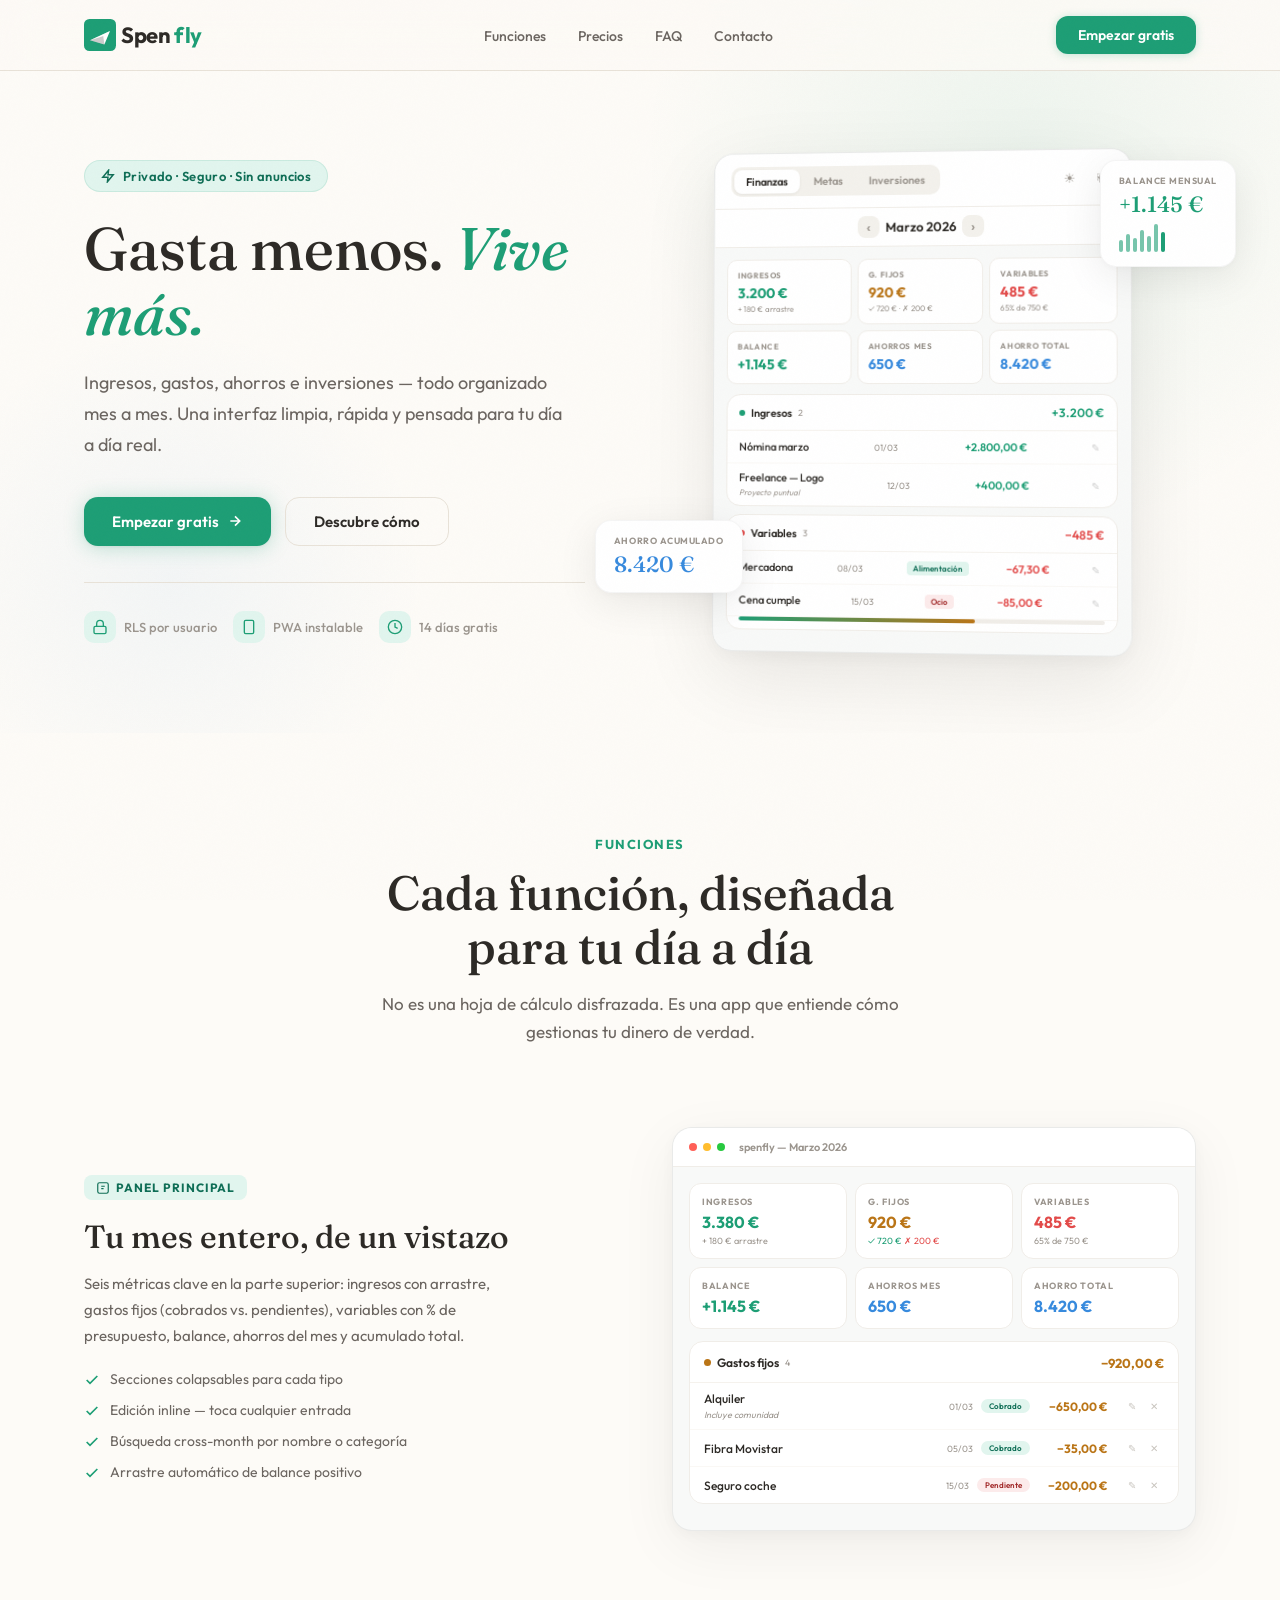
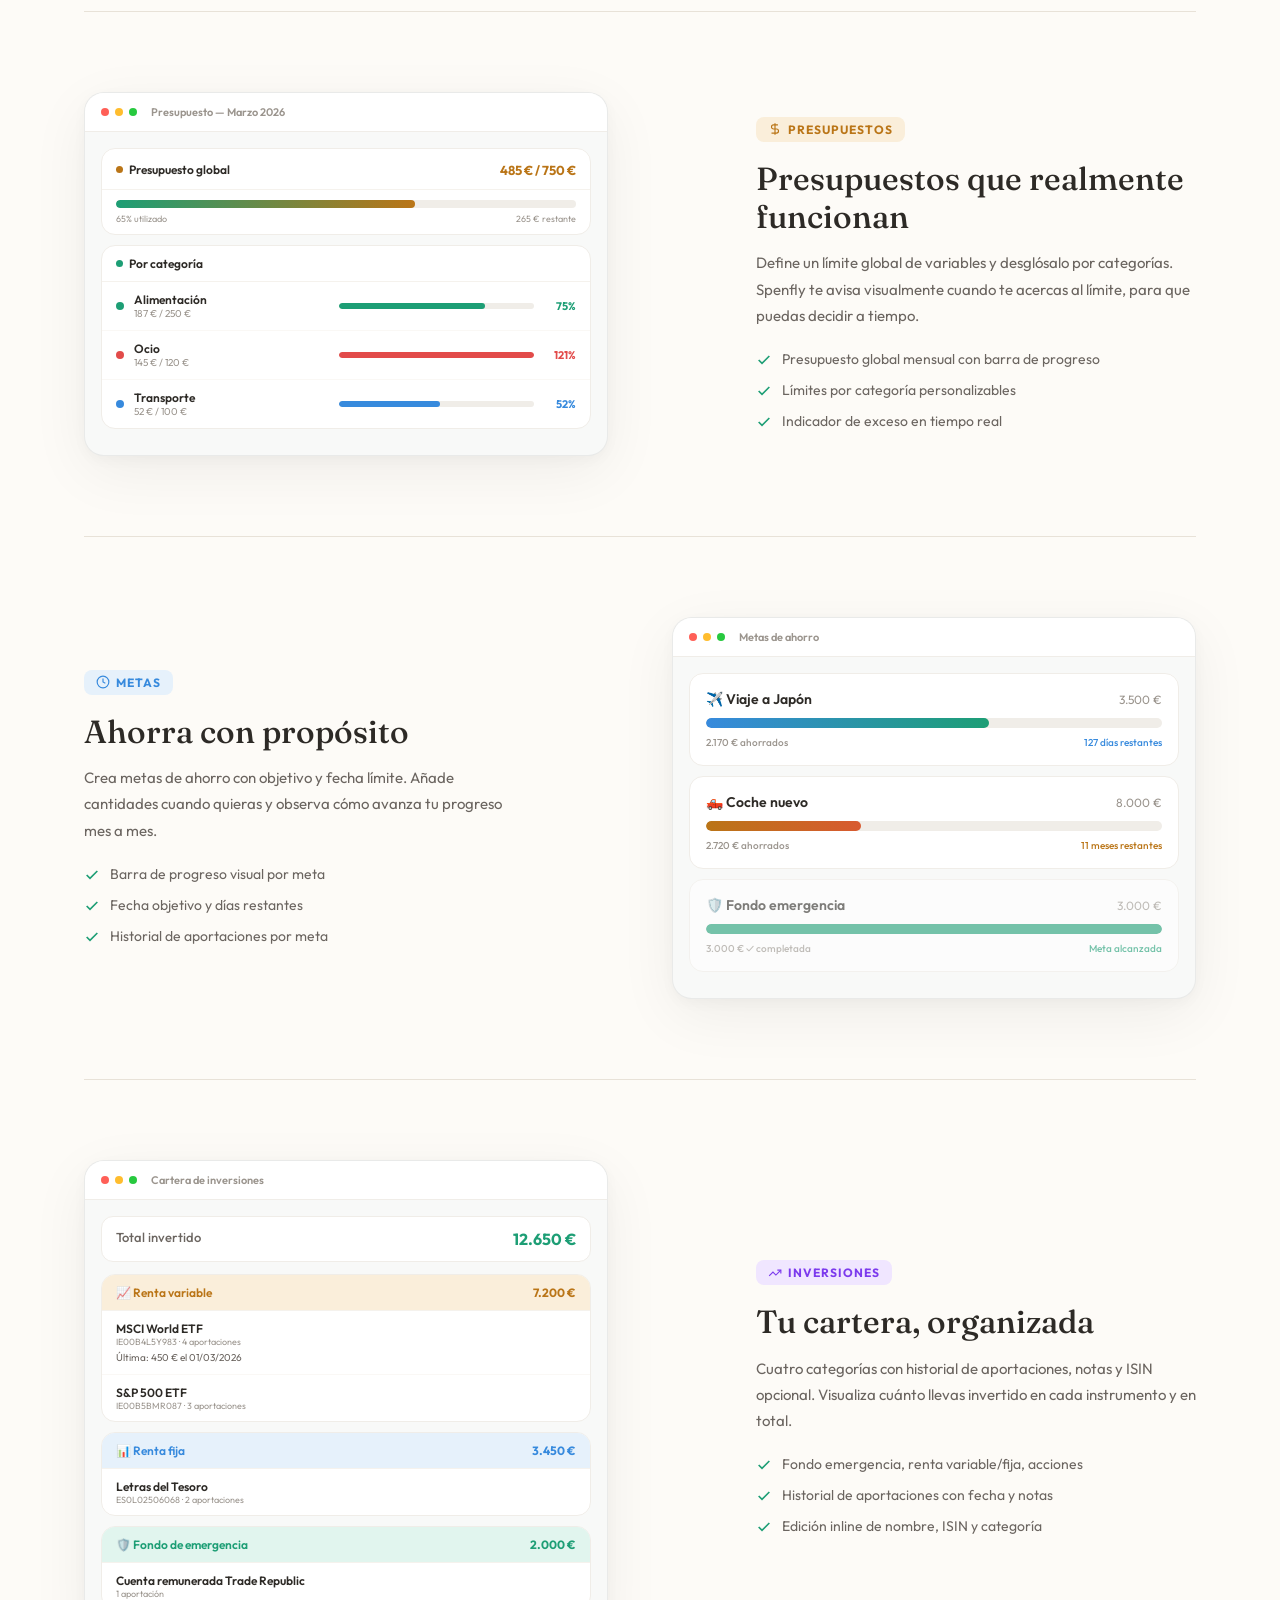
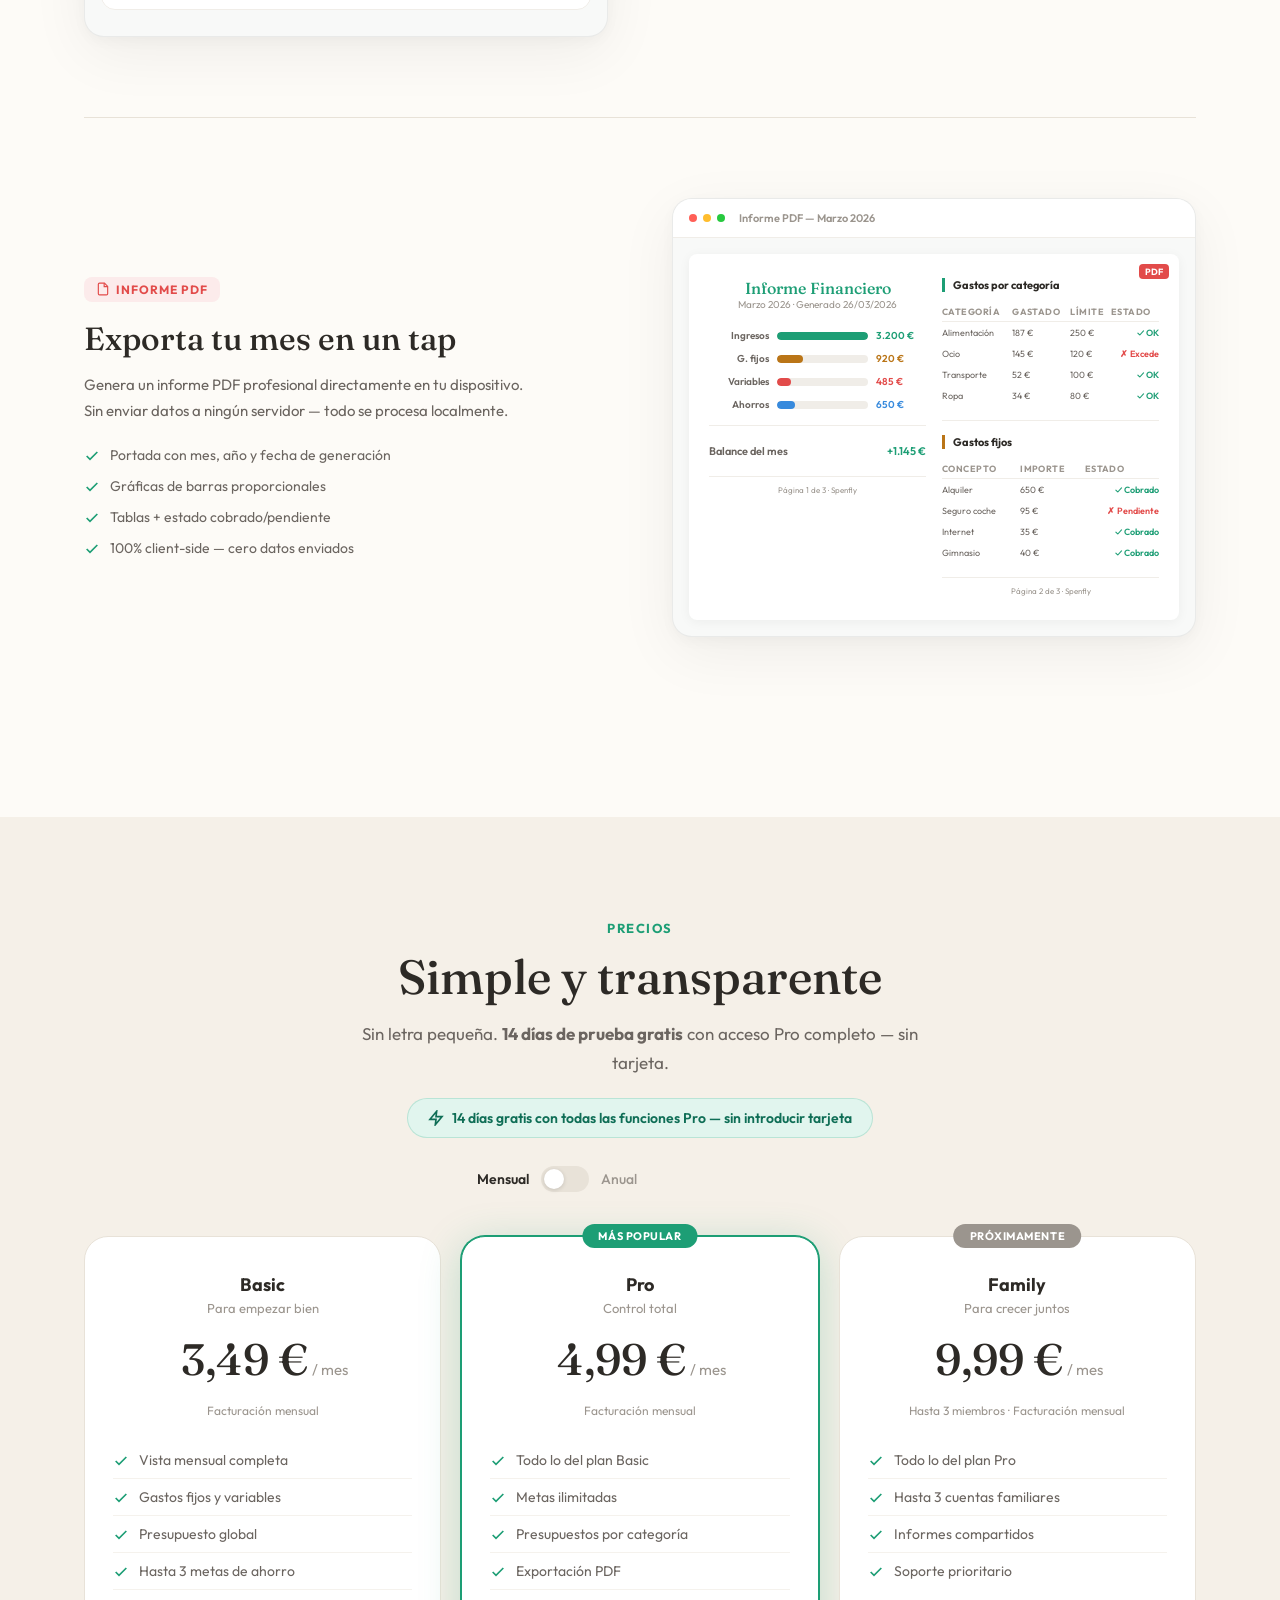
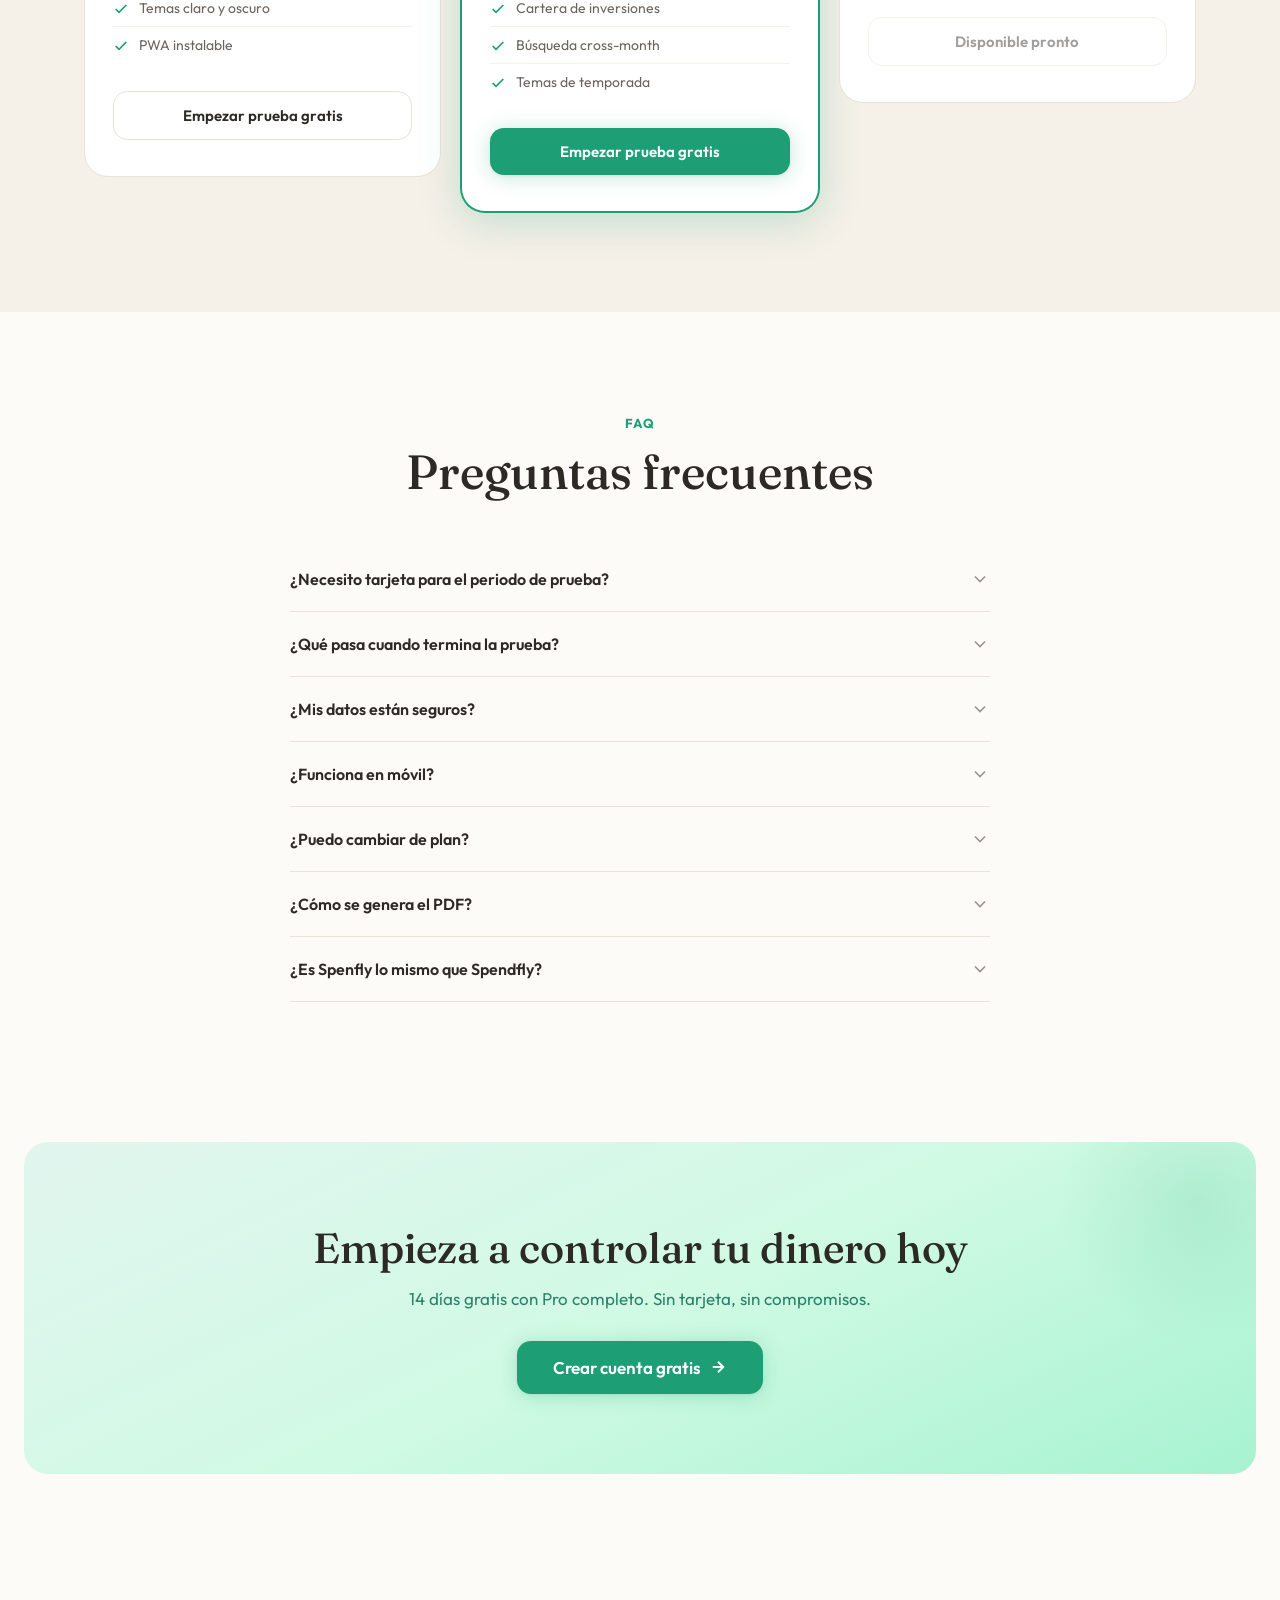
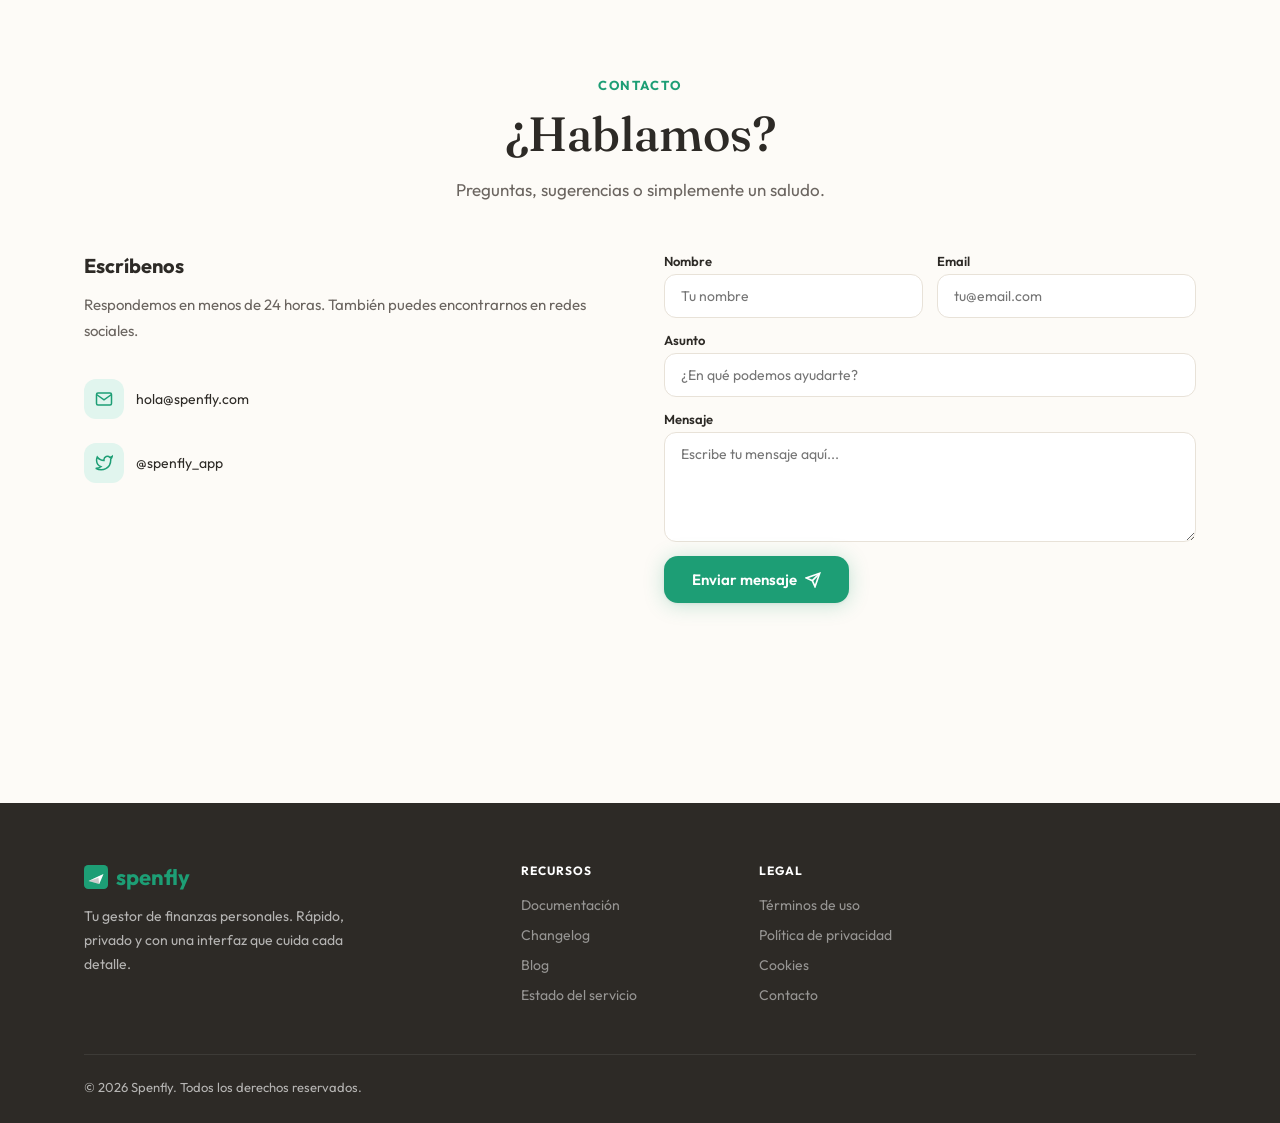
==== commit d4be005d: "update: seo and new branding" ====
--- a/index.html
+++ b/index.html
@@ -3,12 +3,96 @@
 <head>
 <meta charset="UTF-8">
 <meta name="viewport" content="width=device-width, initial-scale=1.0">
-<title>Spenfly — Tu gestor de finanzas personales</title>
-<link rel="icon" type="image/svg+xml" href="data:image/svg+xml,%3Csvg xmlns='http://www.w3.org/2000/svg' viewBox='0 0 32 32'%3E%3Crect width='32' height='32' rx='9' fill='%231D9E75'/%3E%3Cpath d='M8 21 L22 10 L18 23 Z' fill='white'/%3E%3Cpath d='M22 10 L18 23 L19.5 16.5 Z' fill='rgba(0,0,0,0.18)'/%3E%3Cpath d='M8 21 L19.5 16.5 L22 10 Z' fill='rgba(255,255,255,0.45)'/%3E%3C/svg%3E">
+
+<!-- SEO primario -->
+<title>Spenfly — App de finanzas personales | Gasta menos. Vive más.</title>
+<meta name="description" content="Spenfly es la app de finanzas personales para controlar ingresos, gastos, presupuestos, ahorros e inversiones mes a mes. Privada, rápida y sin anuncios. Prueba gratis 14 días.">
+<meta name="keywords" content="spenfly, spendfly, spenfly app, finanzas personales, control de gastos, gestor de gastos, presupuesto personal, ahorros, inversiones, app finanzas españa">
+<meta name="robots" content="index, follow">
+<meta name="author" content="Spenfly">
+<link rel="canonical" href="https://spenfly.com/">
+
+<!-- Open Graph -->
+<meta property="og:type" content="website">
+<meta property="og:url" content="https://spenfly.com/">
+<meta property="og:site_name" content="Spenfly">
+<meta property="og:locale" content="es_ES">
+<meta property="og:title" content="Spenfly — App de finanzas personales">
+<meta property="og:description" content="Controla ingresos, gastos, presupuestos, ahorros e inversiones mes a mes. Privado, rápido y sin anuncios. 14 días gratis.">
+<meta property="og:image" content="https://spenfly.com/media/banner.svg">
+<meta property="og:image:width" content="1200">
+<meta property="og:image:height" content="630">
+<meta property="og:image:alt" content="Spenfly — App de finanzas personales">
+
+<!-- Twitter Card -->
+<meta name="twitter:card" content="summary_large_image">
+<meta name="twitter:site" content="@spenfly_app">
+<meta name="twitter:title" content="Spenfly — App de finanzas personales">
+<meta name="twitter:description" content="Controla ingresos, gastos, presupuestos, ahorros e inversiones mes a mes. Privado, rápido y sin anuncios.">
+<meta name="twitter:image" content="https://spenfly.com/media/banner.svg">
+
+<!-- PWA -->
+<link rel="icon" type="image/svg+xml" href="media/logo.svg">
+<link rel="apple-touch-icon" href="media/logo.svg">
+<link rel="manifest" href="manifest.json">
+<meta name="theme-color" content="#1D9E75">
+<meta name="mobile-web-app-capable" content="yes">
+<meta name="apple-mobile-web-app-capable" content="yes">
+<meta name="apple-mobile-web-app-status-bar-style" content="default">
+<meta name="apple-mobile-web-app-title" content="Spenfly">
+
+<!-- Fuentes -->
 <link rel="preconnect" href="https://fonts.googleapis.com">
 <link rel="preconnect" href="https://fonts.gstatic.com" crossorigin>
 <link href="https://fonts.googleapis.com/css2?family=Fraunces:ital,opsz,wght@0,9..144,300;0,9..144,500;0,9..144,700;1,9..144,400&family=Outfit:wght@300;400;500;600;700&display=swap" rel="stylesheet">
 <link rel="stylesheet" href="styles.css">
+
+<!-- Structured Data -->
+<script type="application/ld+json">
+{
+  "@context": "https://schema.org",
+  "@type": "SoftwareApplication",
+  "name": "Spenfly",
+  "alternateName": ["SpendFly", "Spend Fly", "Spenfly app"],
+  "applicationCategory": "FinanceApplication",
+  "operatingSystem": "Web, iOS, Android",
+  "url": "https://spenfly.com",
+  "description": "App de finanzas personales para controlar ingresos, gastos, presupuestos, ahorros e inversiones mes a mes. Privada, rápida y sin anuncios.",
+  "inLanguage": "es",
+  "screenshot": "https://spenfly.com/media/banner.svg",
+  "featureList": [
+    "Control de gastos e ingresos",
+    "Presupuestos por categoría",
+    "Metas de ahorro",
+    "Cartera de inversiones",
+    "Exportación PDF client-side",
+    "PWA instalable en iOS y Android"
+  ],
+  "offers": [
+    {
+      "@type": "Offer",
+      "name": "Basic",
+      "price": "3.49",
+      "priceCurrency": "EUR",
+      "description": "Plan básico con vista mensual completa, gastos fijos y variables, presupuesto global y hasta 3 metas de ahorro."
+    },
+    {
+      "@type": "Offer",
+      "name": "Pro",
+      "price": "4.99",
+      "priceCurrency": "EUR",
+      "description": "Plan Pro con metas ilimitadas, presupuestos por categoría, exportación PDF y cartera de inversiones."
+    }
+  ],
+  "author": {
+    "@type": "Organization",
+    "name": "Spenfly",
+    "url": "https://spenfly.com",
+    "email": "hola@spenfly.com",
+    "sameAs": ["https://twitter.com/spenfly_app"]
+  }
+}
+</script>
 </head>
 <body>
 
@@ -16,16 +100,8 @@
 <nav id="navbar">
   <div class="container">
     <a href="#" class="nav-brand">
-      <!-- Spenfly logo: avión de papel sobre fondo verde -->
-      <svg width="32" height="32" viewBox="0 0 32 32" fill="none" xmlns="http://www.w3.org/2000/svg">
-        <rect width="32" height="32" rx="9" fill="#1D9E75"/>
-        <path d="M8 21 L22 10 L18 23 Z" fill="white"/>
-        <path d="M22 10 L18 23 L19.5 16.5 Z" fill="rgba(0,0,0,0.18)"/>
-        <path d="M8 21 L19.5 16.5 L22 10 Z" fill="rgba(255,255,255,0.45)"/>
-        <line x1="22.5" y1="9.5" x2="25.5" y2="6.5" stroke="rgba(255,255,255,0.5)" stroke-width="1.2" stroke-dasharray="1.5,1.5" stroke-linecap="round"/>
-        <circle cx="26.2" cy="5.8" r="1.2" fill="rgba(255,255,255,0.45)"/>
-      </svg>
-      <span class="brand-spen">spen</span><span class="brand-fly" style="margin-left:0">fly</span>
+      <img src="media/logo.svg" width="32" height="32" alt="Spenfly logo">
+      <span class="brand-spen">Spen</span><span class="brand-fly">fly</span>
     </a>
     <ul class="nav-links">
       <li><a href="#features">Funciones</a></li>
@@ -53,7 +129,7 @@
         <svg width="14" height="14" viewBox="0 0 24 24" fill="none" stroke="currentColor" stroke-width="2.5"><path d="M13 2L3 14h9l-1 8 10-12h-9l1-8z"/></svg>
         Privado · Seguro · Sin anuncios
       </div>
-      <h1>Controla tu dinero, <em>sin drama</em></h1>
+      <h1>Gasta menos. <em>Vive más.</em></h1>
       <p class="hero-desc">Ingresos, gastos, ahorros e inversiones — todo organizado mes a mes. Una interfaz limpia, rápida y pensada para tu día a día real.</p>
       <div class="hero-actions">
         <a href="https://app.spenfly.com/auth/login" target="_blank" class="btn btn-primary">Empezar gratis <svg width="16" height="16" viewBox="0 0 24 24" fill="none" stroke="currentColor" stroke-width="2.5"><path d="M5 12h14M12 5l7 7-7 7"/></svg></a>
@@ -356,6 +432,7 @@
       <div class="faq-item fade-in"><button class="faq-q" onclick="toggleFaq(this)">¿Funciona en móvil?<svg class="chev" width="20" height="20" viewBox="0 0 24 24" fill="none" stroke="currentColor" stroke-width="2"><polyline points="6 9 12 15 18 9"/></svg></button><div class="faq-a"><p>Sí. PWA mobile-first que se instala como app nativa en iOS y Android. Sin pasar por App Store.</p></div></div>
       <div class="faq-item fade-in"><button class="faq-q" onclick="toggleFaq(this)">¿Puedo cambiar de plan?<svg class="chev" width="20" height="20" viewBox="0 0 24 24" fill="none" stroke="currentColor" stroke-width="2"><polyline points="6 9 12 15 18 9"/></svg></button><div class="faq-a"><p>Sí, en cualquier momento desde los ajustes de tu cuenta. El cambio se prorratea automáticamente.</p></div></div>
       <div class="faq-item fade-in"><button class="faq-q" onclick="toggleFaq(this)">¿Cómo se genera el PDF?<svg class="chev" width="20" height="20" viewBox="0 0 24 24" fill="none" stroke="currentColor" stroke-width="2"><polyline points="6 9 12 15 18 9"/></svg></button><div class="faq-a"><p>100% en tu dispositivo con jsPDF. No enviamos datos a ningún servidor externo.</p></div></div>
+      <div class="faq-item fade-in"><button class="faq-q" onclick="toggleFaq(this)">¿Es Spenfly lo mismo que Spendfly?<svg class="chev" width="20" height="20" viewBox="0 0 24 24" fill="none" stroke="currentColor" stroke-width="2"><polyline points="6 9 12 15 18 9"/></svg></button><div class="faq-a"><p>Sí. Spenfly (también escrito como Spendfly o SpendFly) es la misma app de finanzas personales. El nombre oficial es <strong>Spenfly</strong>, pero ambas búsquedas te llevan al mismo sitio.</p></div></div>
     </div>
   </div>
 </section>
@@ -394,14 +471,7 @@
     <div class="footer-grid">
       <div>
         <div class="footer-brand">
-          <svg width="24" height="24" viewBox="0 0 32 32" fill="none" xmlns="http://www.w3.org/2000/svg" style="display:inline-block;vertical-align:middle;margin-right:8px">
-            <rect width="32" height="32" rx="9" fill="#1D9E75"/>
-            <path d="M8 21 L22 10 L18 23 Z" fill="white"/>
-            <path d="M22 10 L18 23 L19.5 16.5 Z" fill="rgba(0,0,0,0.18)"/>
-            <path d="M8 21 L19.5 16.5 L22 10 Z" fill="rgba(255,255,255,0.45)"/>
-            <line x1="22.5" y1="9.5" x2="25" y2="7" stroke="rgba(255,255,255,0.5)" stroke-width="1.2" stroke-dasharray="1.5,1.5" stroke-linecap="round"/>
-            <circle cx="25.5" cy="6.5" r="1.2" fill="rgba(255,255,255,0.45)"/>
-          </svg>
+          <img src="media/logo.svg" width="24" height="24" alt="Spenfly logo" style="display:inline-block;vertical-align:middle;margin-right:8px">
           spenfly
         </div>
         <p>Tu gestor de finanzas personales. Rápido, privado y con una interfaz que cuida cada detalle.</p>
--- a/styles.css
+++ b/styles.css
@@ -25,7 +25,7 @@
 nav{position:fixed;top:0;left:0;right:0;z-index:100;padding:16px 0;background:rgba(253,251,247,0.8);backdrop-filter:blur(24px) saturate(1.6);-webkit-backdrop-filter:blur(24px) saturate(1.6);border-bottom:1px solid rgba(232,226,216,0.4);transition:all 0.3s}
 nav.scrolled{padding:10px 0;box-shadow:0 1px 16px rgba(0,0,0,0.04)}
 nav .container{display:flex;align-items:center;justify-content:space-between}
-.nav-brand{display:flex;align-items:center;gap:10px;text-decoration:none;font-family:'Outfit',sans-serif;font-size:22px;font-weight:700;letter-spacing:-0.5px}
+.nav-brand{display:flex;align-items:center;gap:5px;text-decoration:none;font-family:'Outfit',sans-serif;font-size:22px;font-weight:700;letter-spacing:-0.5px}
 .brand-spen{color:var(--text)}
 .brand-fly{color:var(--green);margin-left:-1px}
 .nav-links{display:flex;align-items:center;gap:32px;list-style:none}
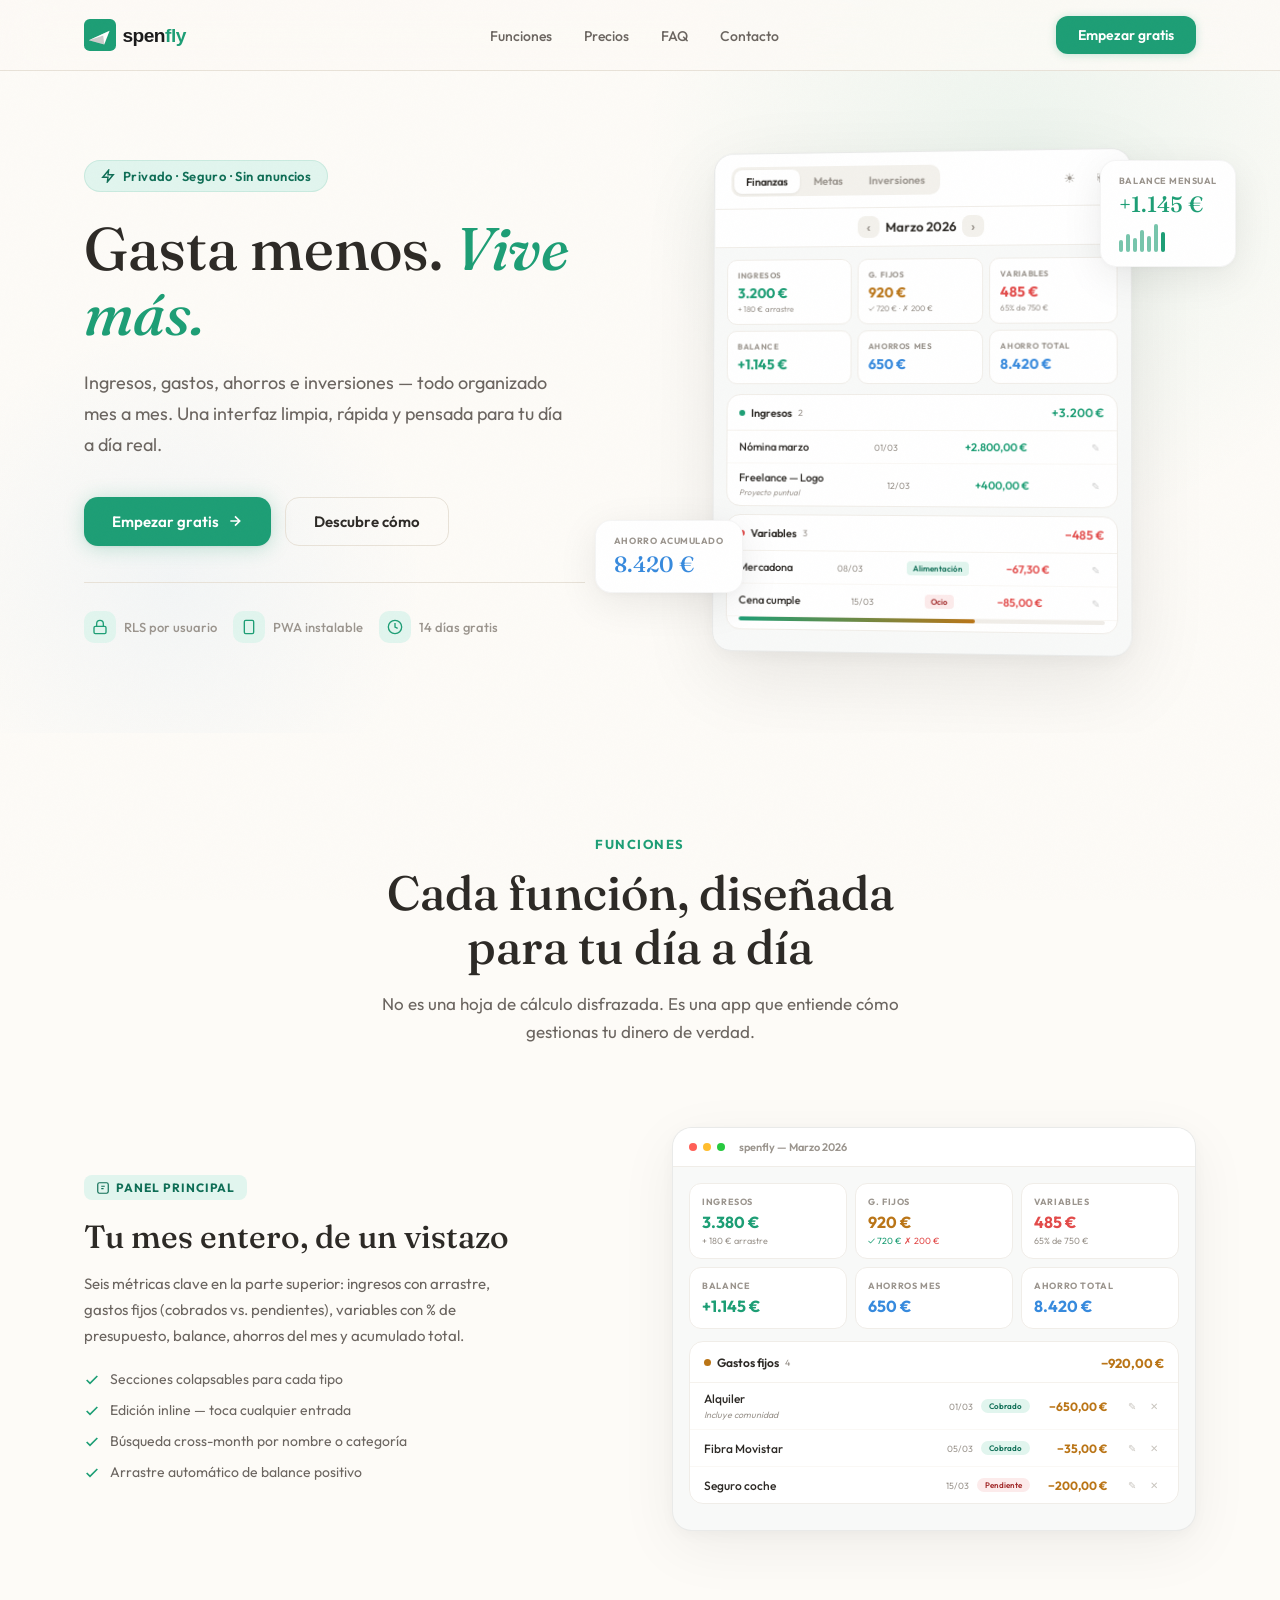
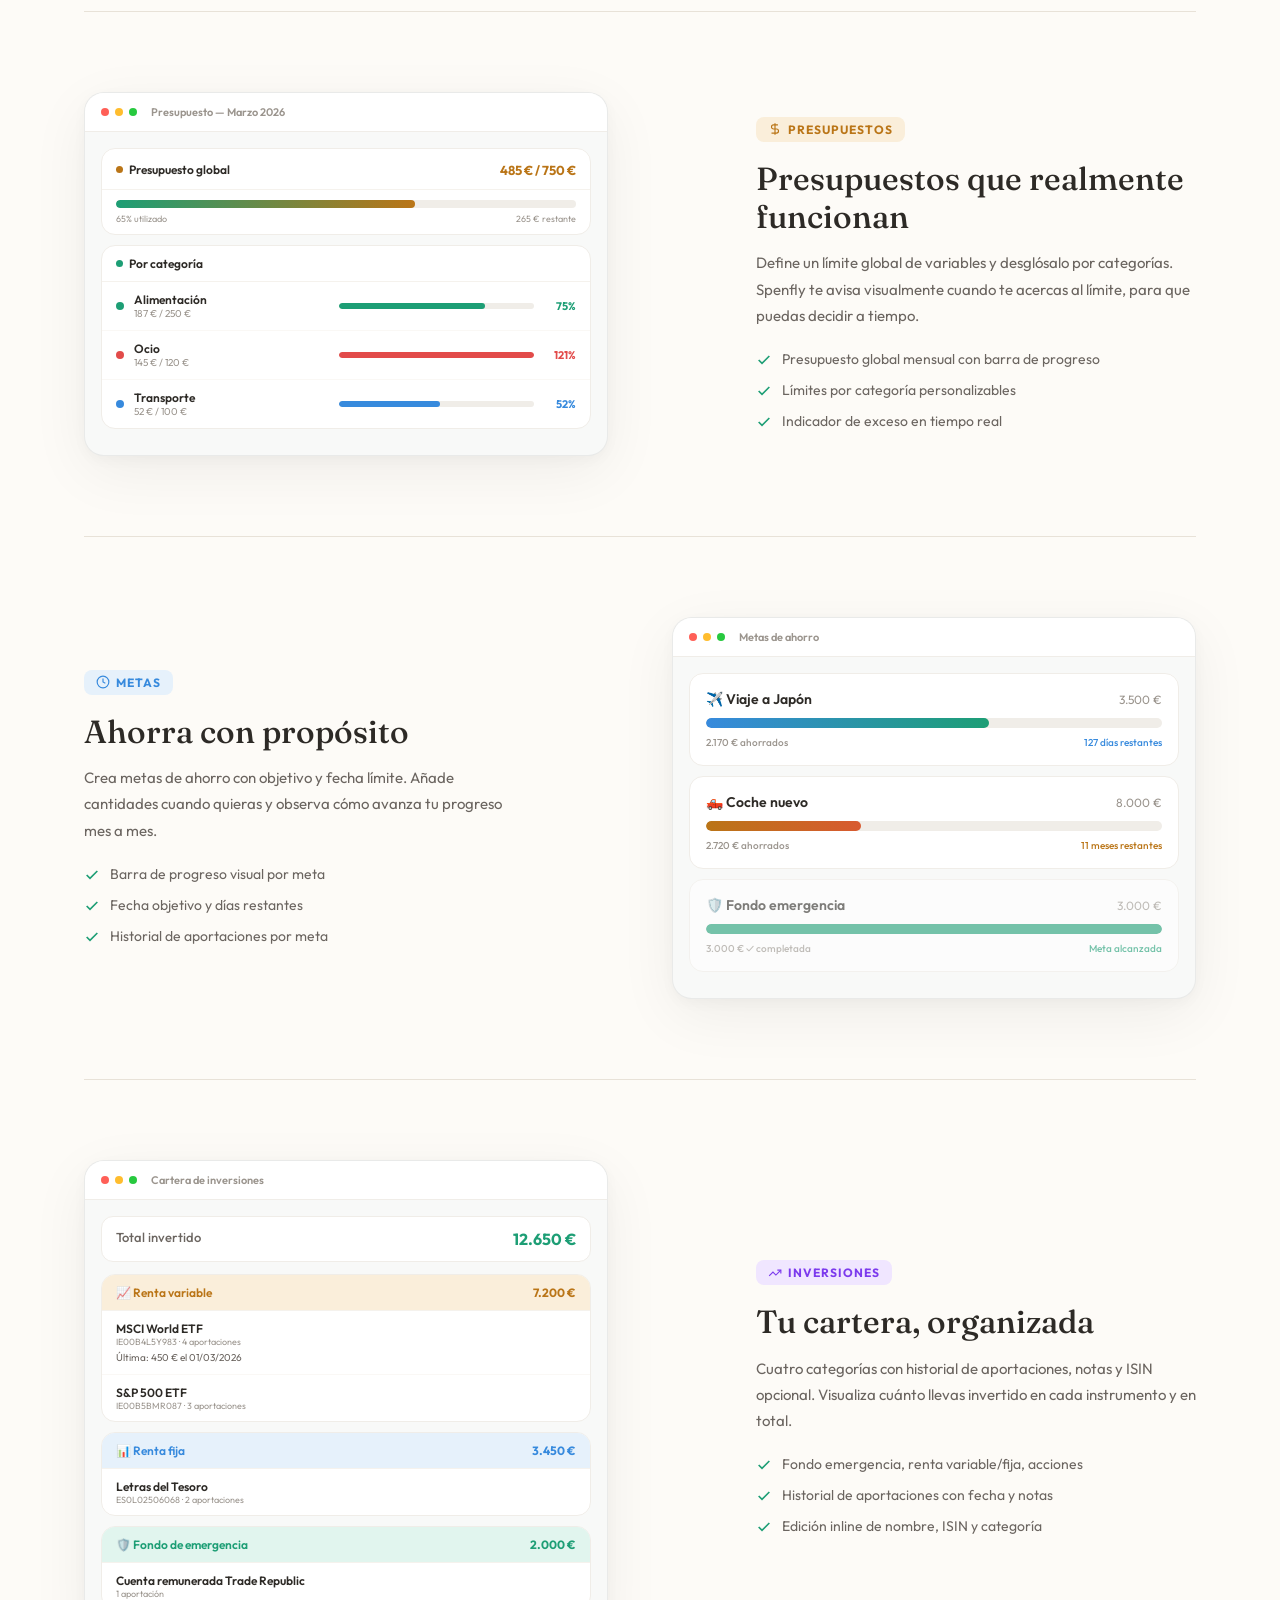
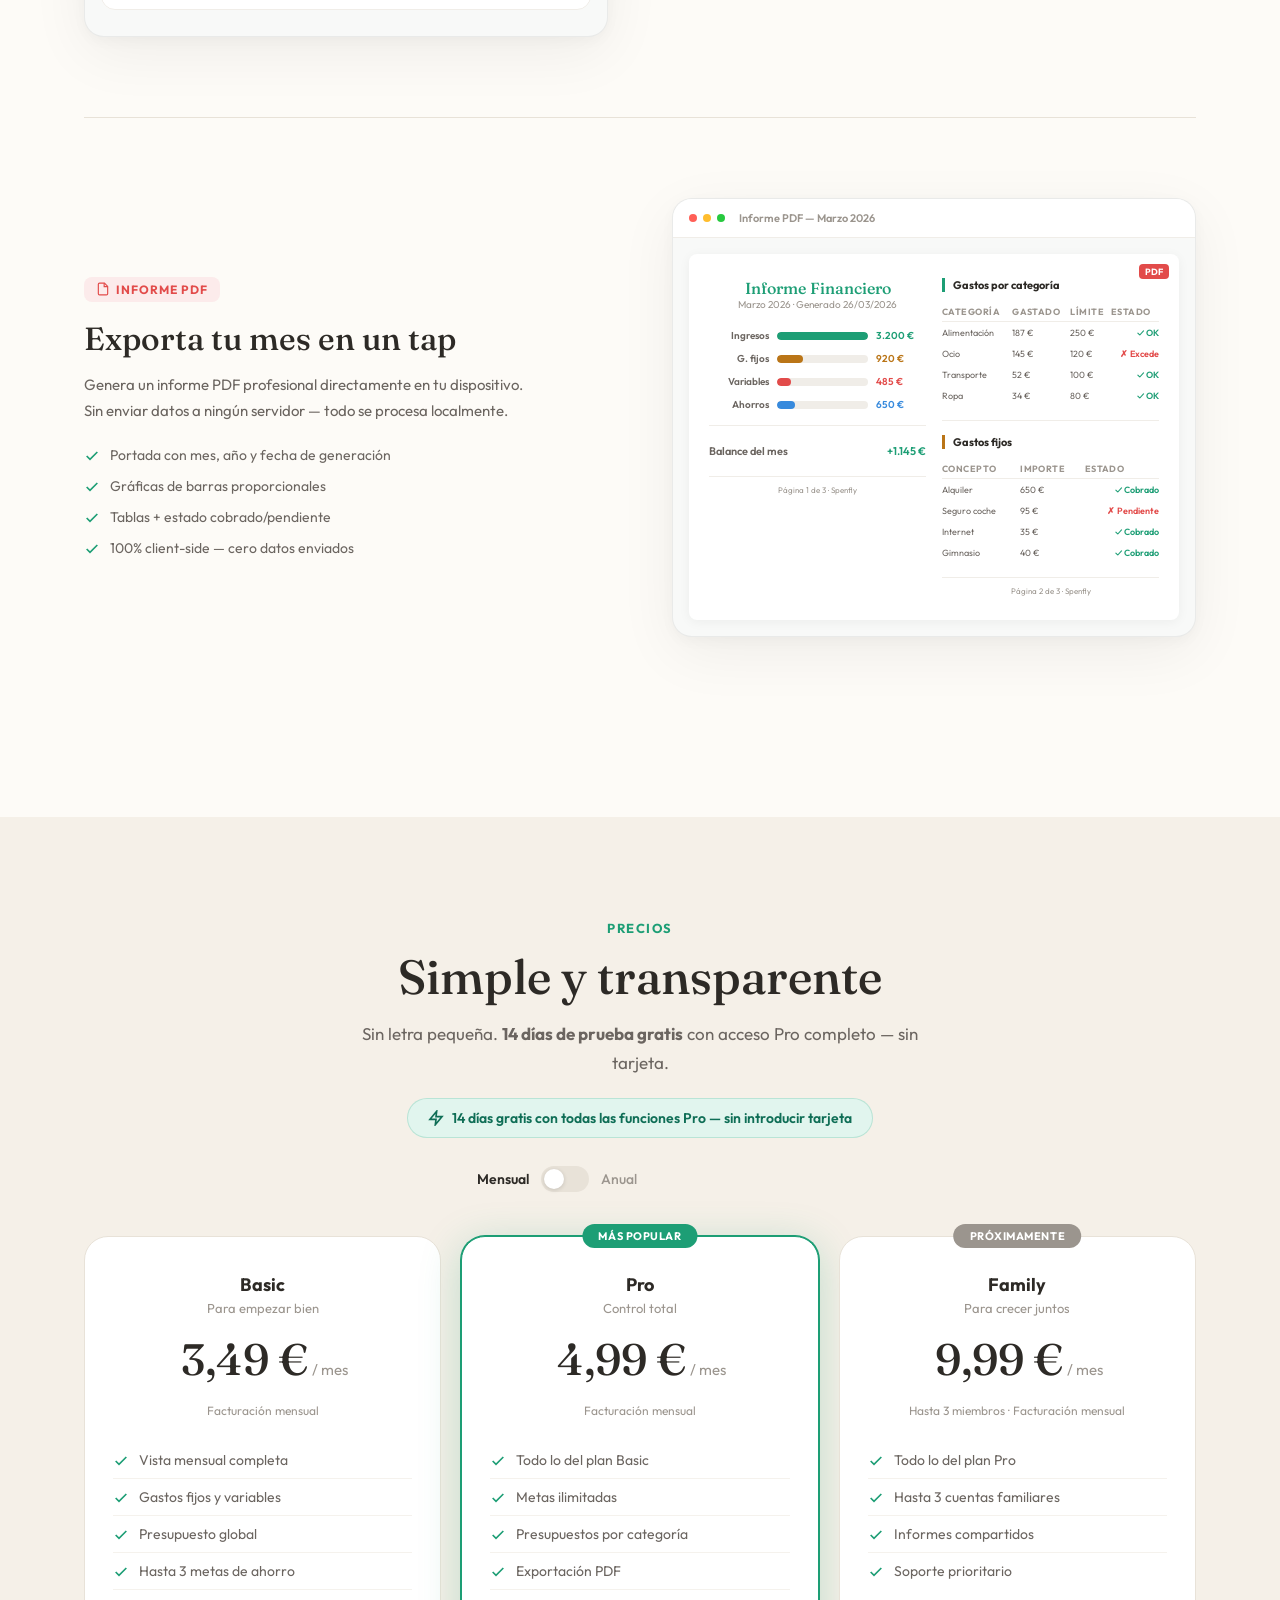
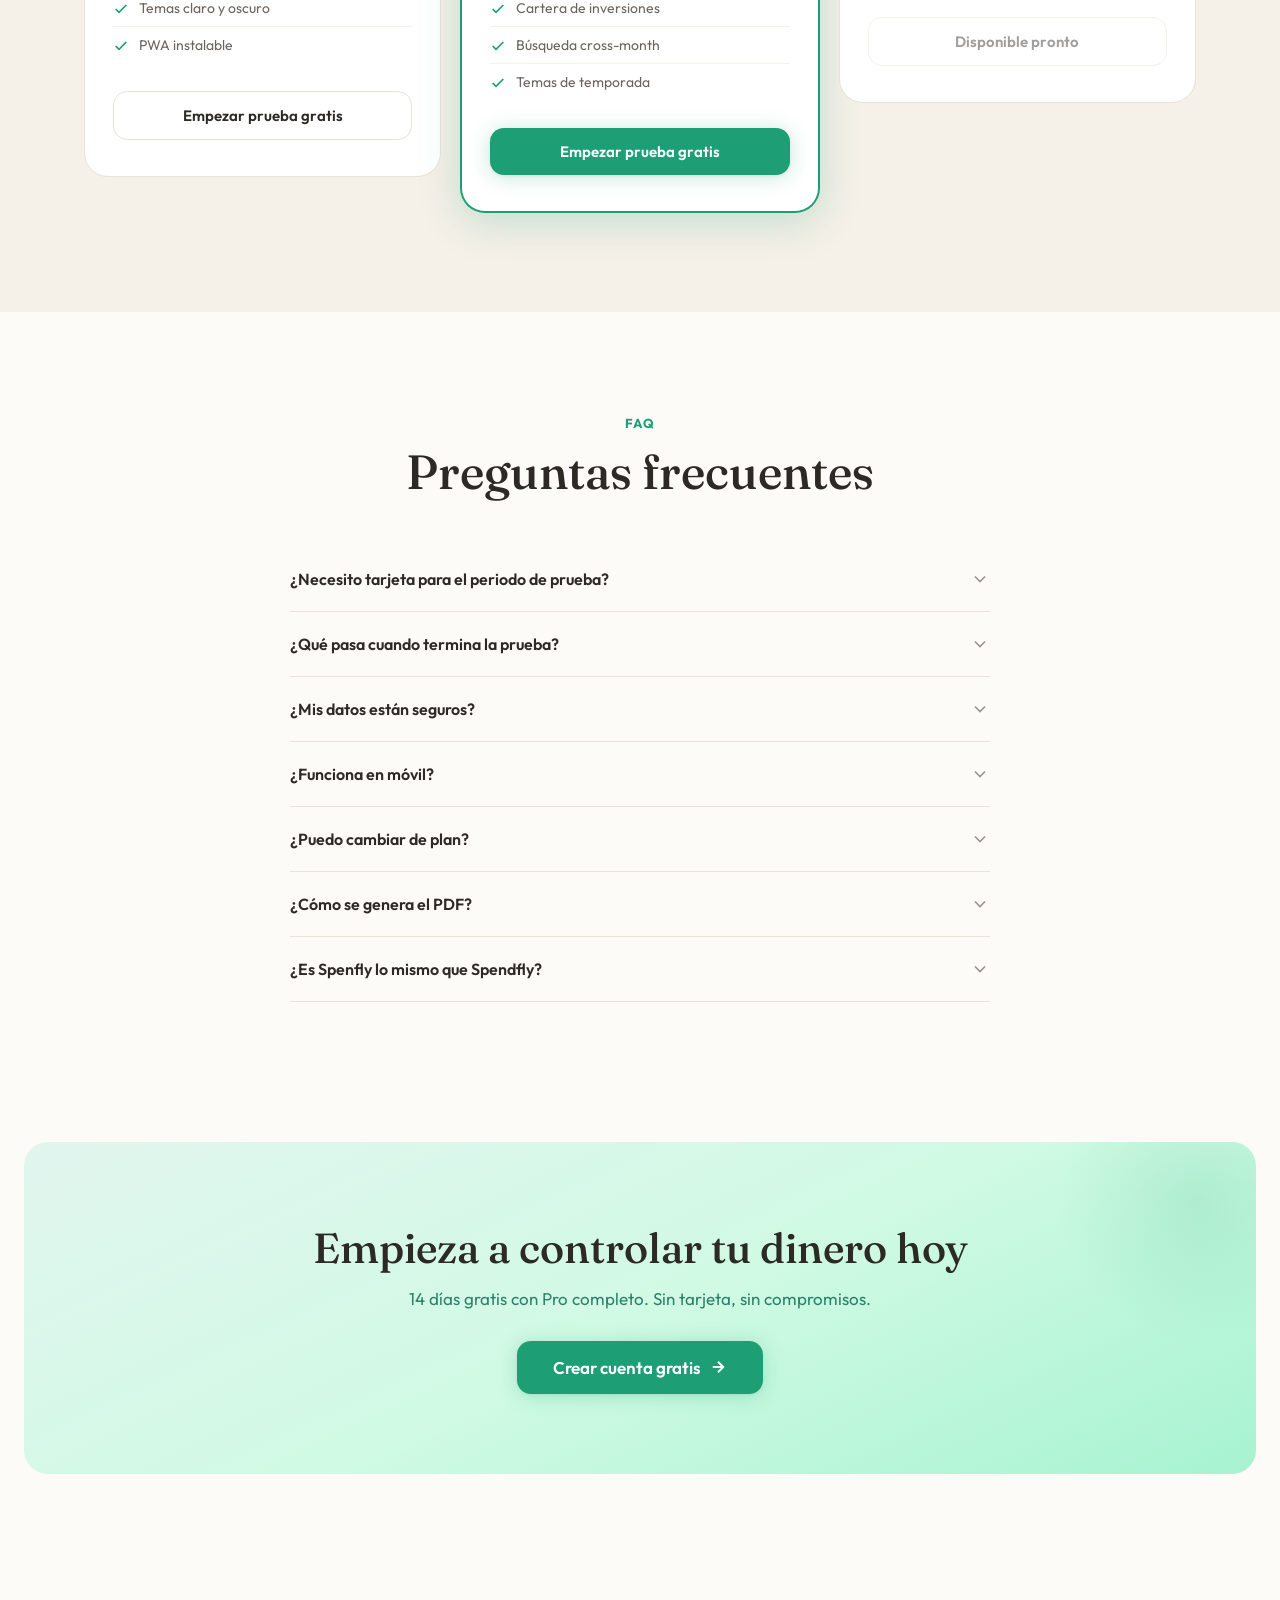
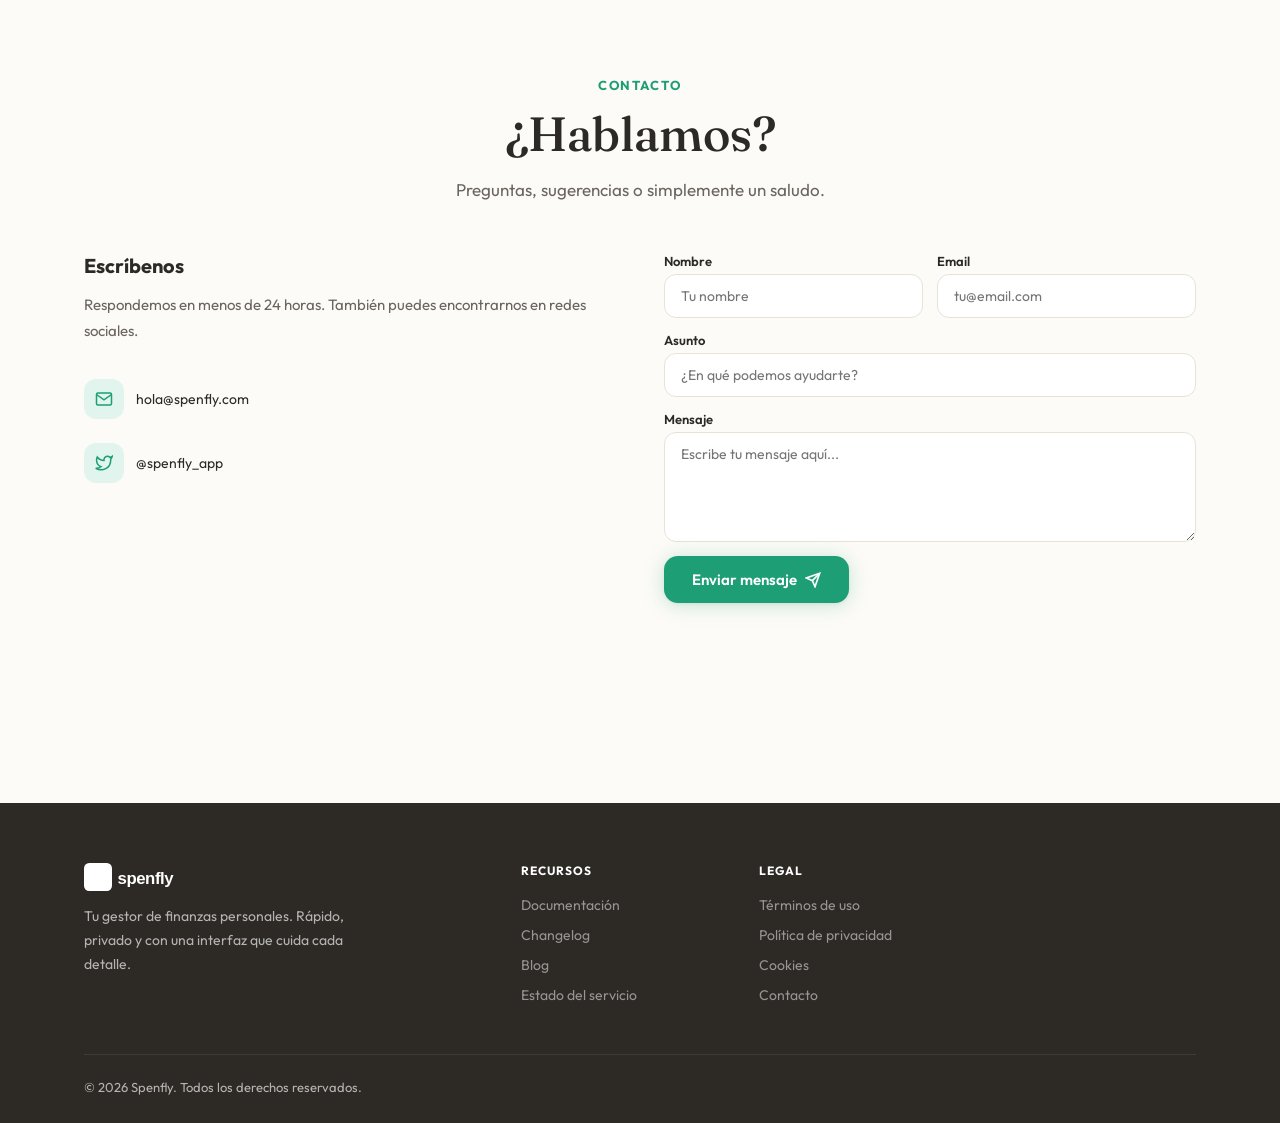
==== commit bd2cc557: "feat: few updates" ====
--- a/index.html
+++ b/index.html
@@ -5,7 +5,7 @@
 <meta name="viewport" content="width=device-width, initial-scale=1.0">
 
 <!-- SEO primario -->
-<title>Spenfly — App de finanzas personales | Gasta menos. Vive más.</title>
+<title>Spenfly</title>
 <meta name="description" content="Spenfly es la app de finanzas personales para controlar ingresos, gastos, presupuestos, ahorros e inversiones mes a mes. Privada, rápida y sin anuncios. Prueba gratis 14 días.">
 <meta name="keywords" content="spenfly, spendfly, spenfly app, finanzas personales, control de gastos, gestor de gastos, presupuesto personal, ahorros, inversiones, app finanzas españa">
 <meta name="robots" content="index, follow">
@@ -99,9 +99,8 @@
 <!-- NAV -->
 <nav id="navbar">
   <div class="container">
-    <a href="#" class="nav-brand">
-      <img src="media/logo.svg" width="32" height="32" alt="Spenfly logo">
-      <span class="brand-spen">Spen</span><span class="brand-fly">fly</span>
+    <a href="index.html" class="nav-brand">
+      <img src="media/logo_horizontal.svg" alt="Spenfly" height="32" style="display:block;">
     </a>
     <ul class="nav-links">
       <li><a href="#features">Funciones</a></li>
@@ -471,12 +470,11 @@
     <div class="footer-grid">
       <div>
         <div class="footer-brand">
-          <img src="media/logo.svg" width="24" height="24" alt="Spenfly logo" style="display:inline-block;vertical-align:middle;margin-right:8px">
-          spenfly
+          <img src="media/logo_horizontal.svg" alt="Spenfly" height="28" style="display:block;filter:brightness(0) invert(1);">
         </div>
         <p>Tu gestor de finanzas personales. Rápido, privado y con una interfaz que cuida cada detalle.</p>
       </div>
-      <div><h4>Recursos</h4><ul><li><a href="#">Documentación</a></li><li><a href="#">Changelog</a></li><li><a href="#">Blog</a></li><li><a href="#">Estado del servicio</a></li></ul></div>
+      <div><h4>Recursos</h4><ul><li><a href="docs.html">Documentación</a></li><li><a href="changelog.html">Changelog</a></li><li><a href="blog.html">Blog</a></li><li><a href="status.html">Estado del servicio</a></li></ul></div>
       <div><h4>Legal</h4><ul><li><a href="terminos.html">Términos de uso</a></li><li><a href="privacidad.html">Política de privacidad</a></li><li><a href="cookies.html">Cookies</a></li><li><a href="#contact">Contacto</a></li></ul></div>
     </div>
     <div class="footer-bottom"><span>© 2026 Spenfly. Todos los derechos reservados.</span></div>
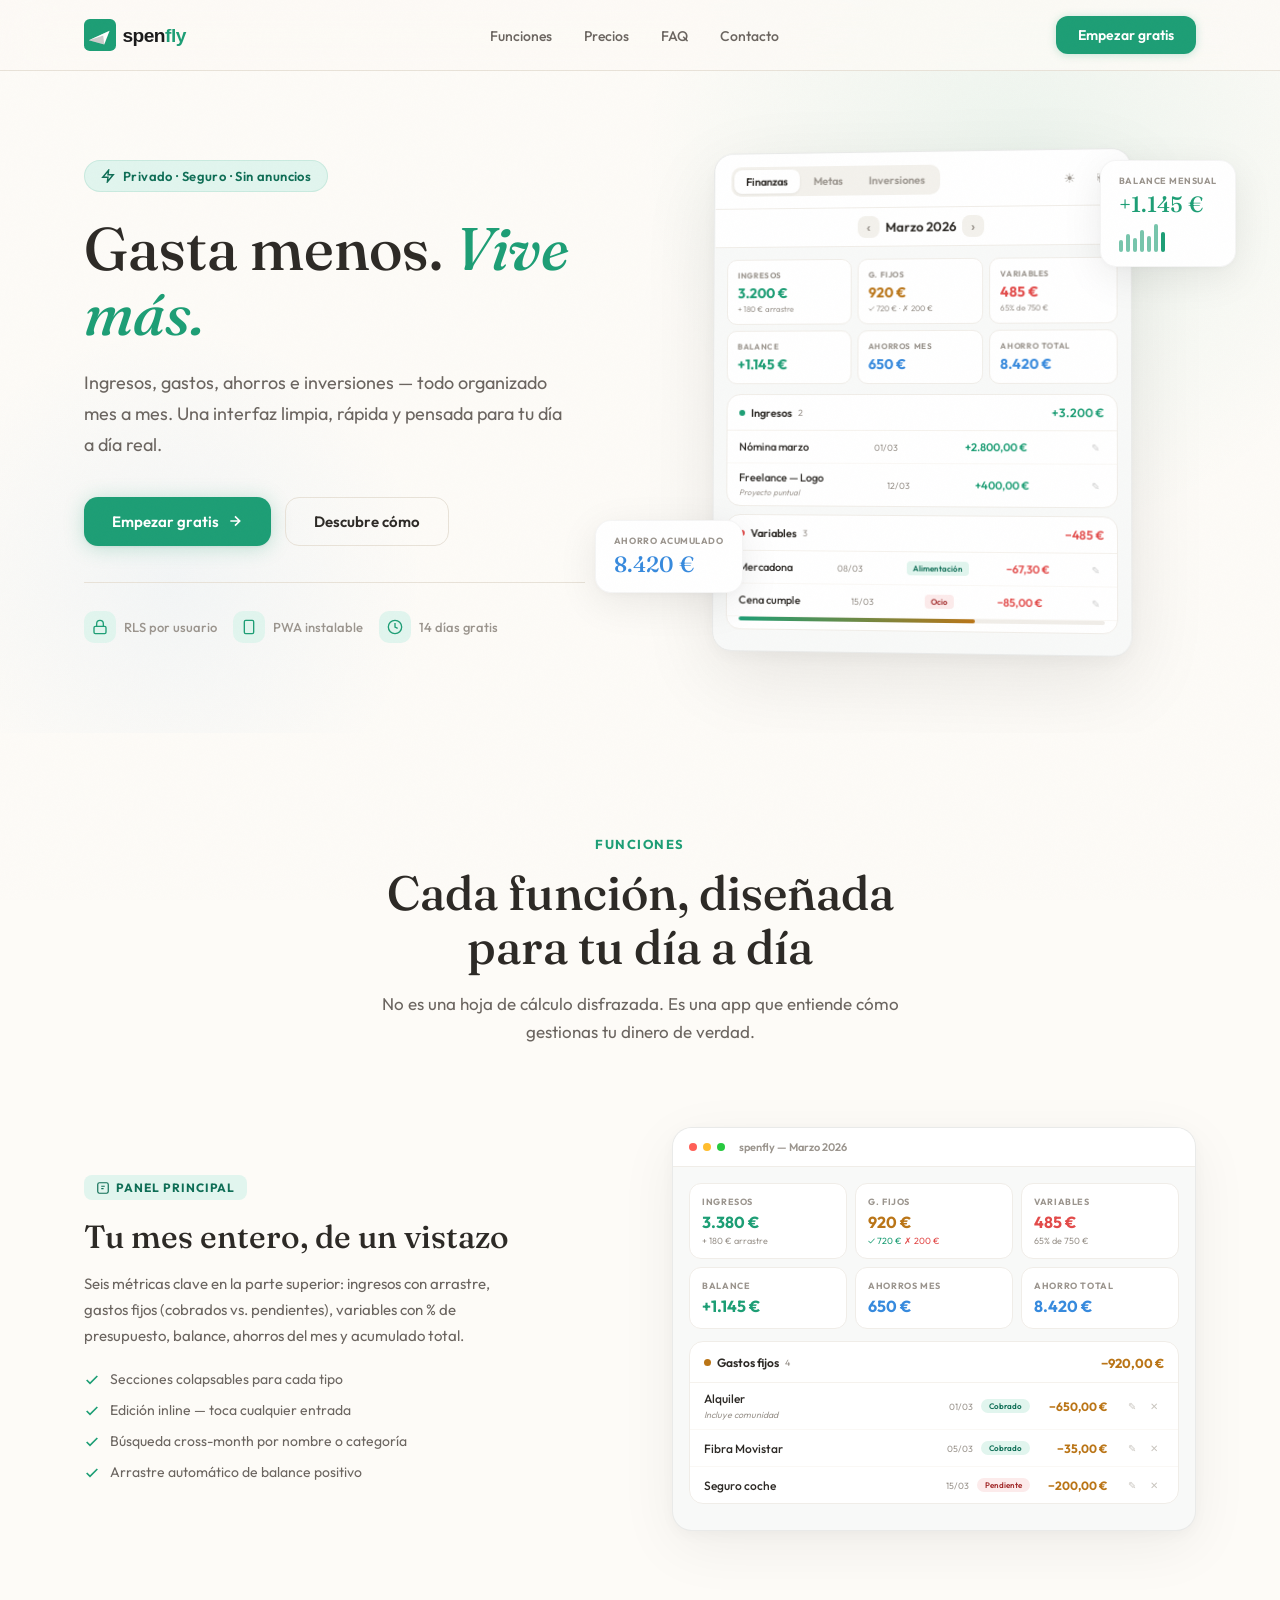
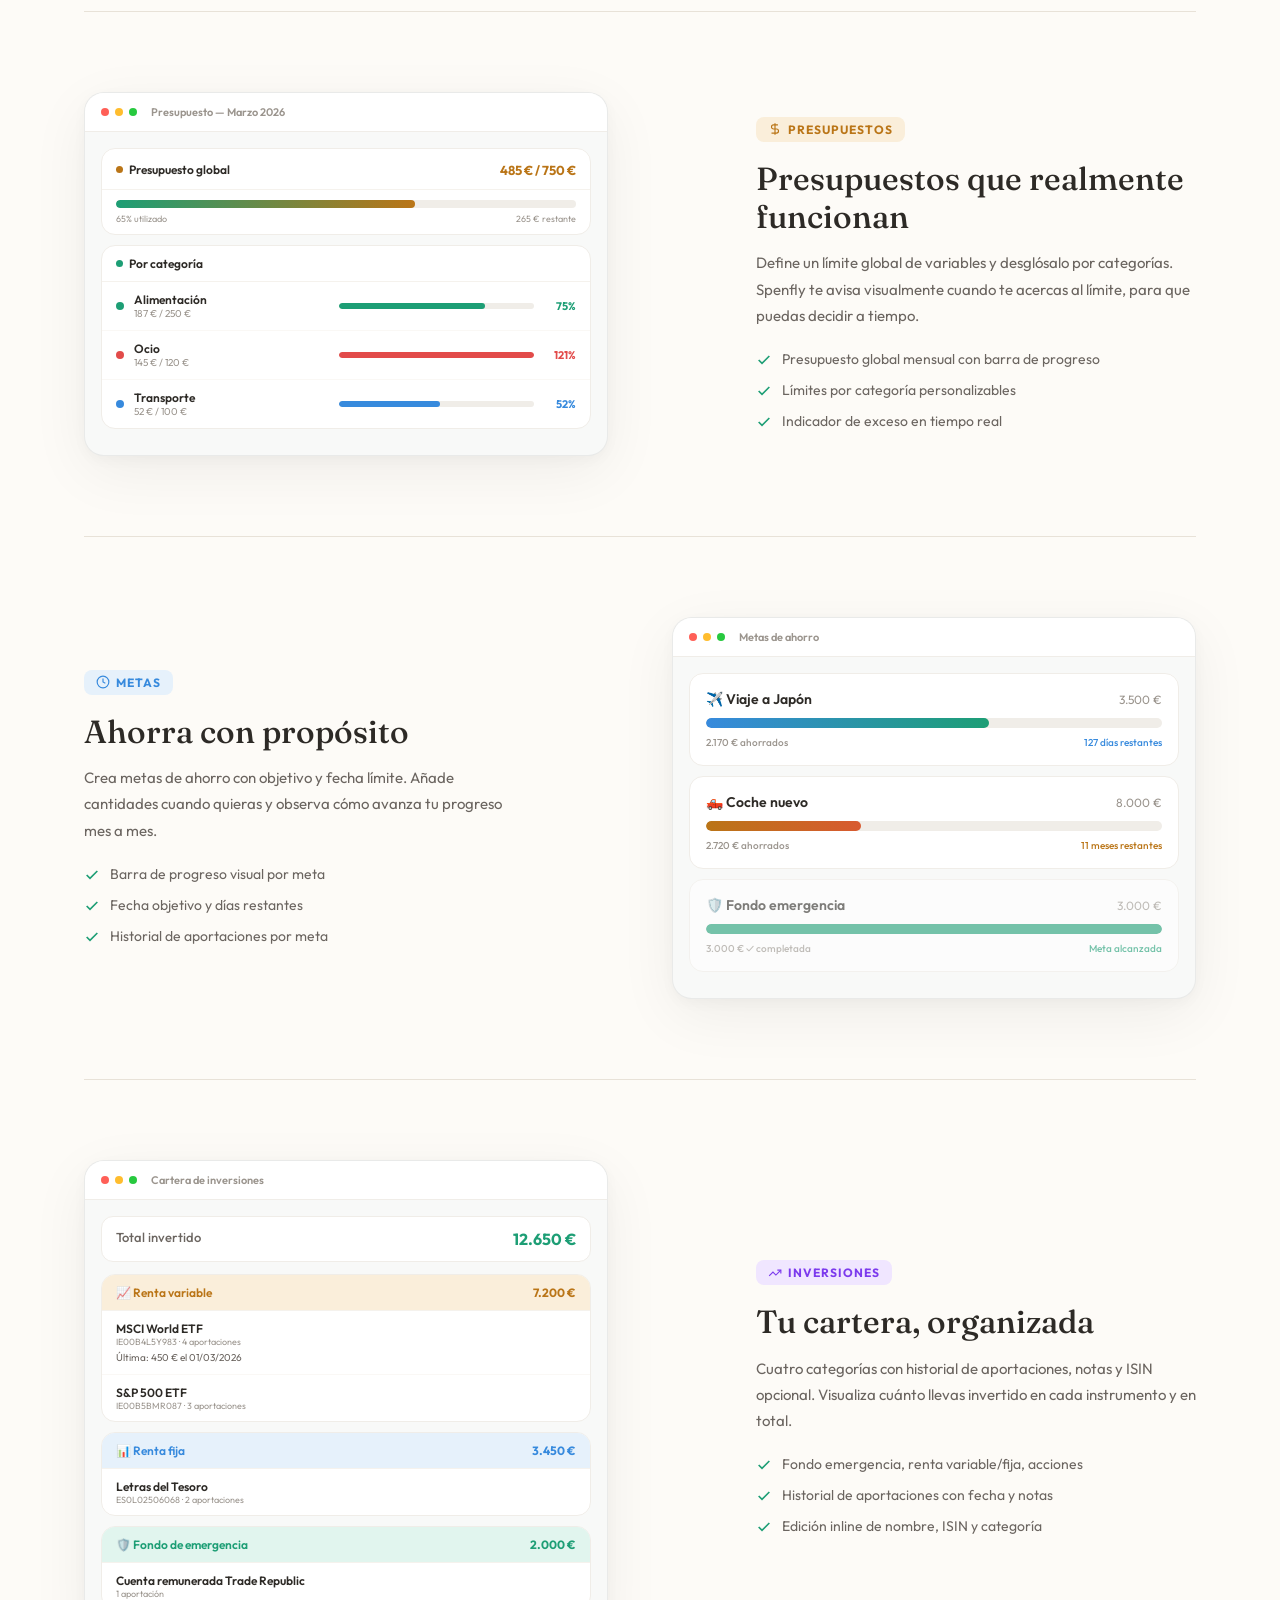
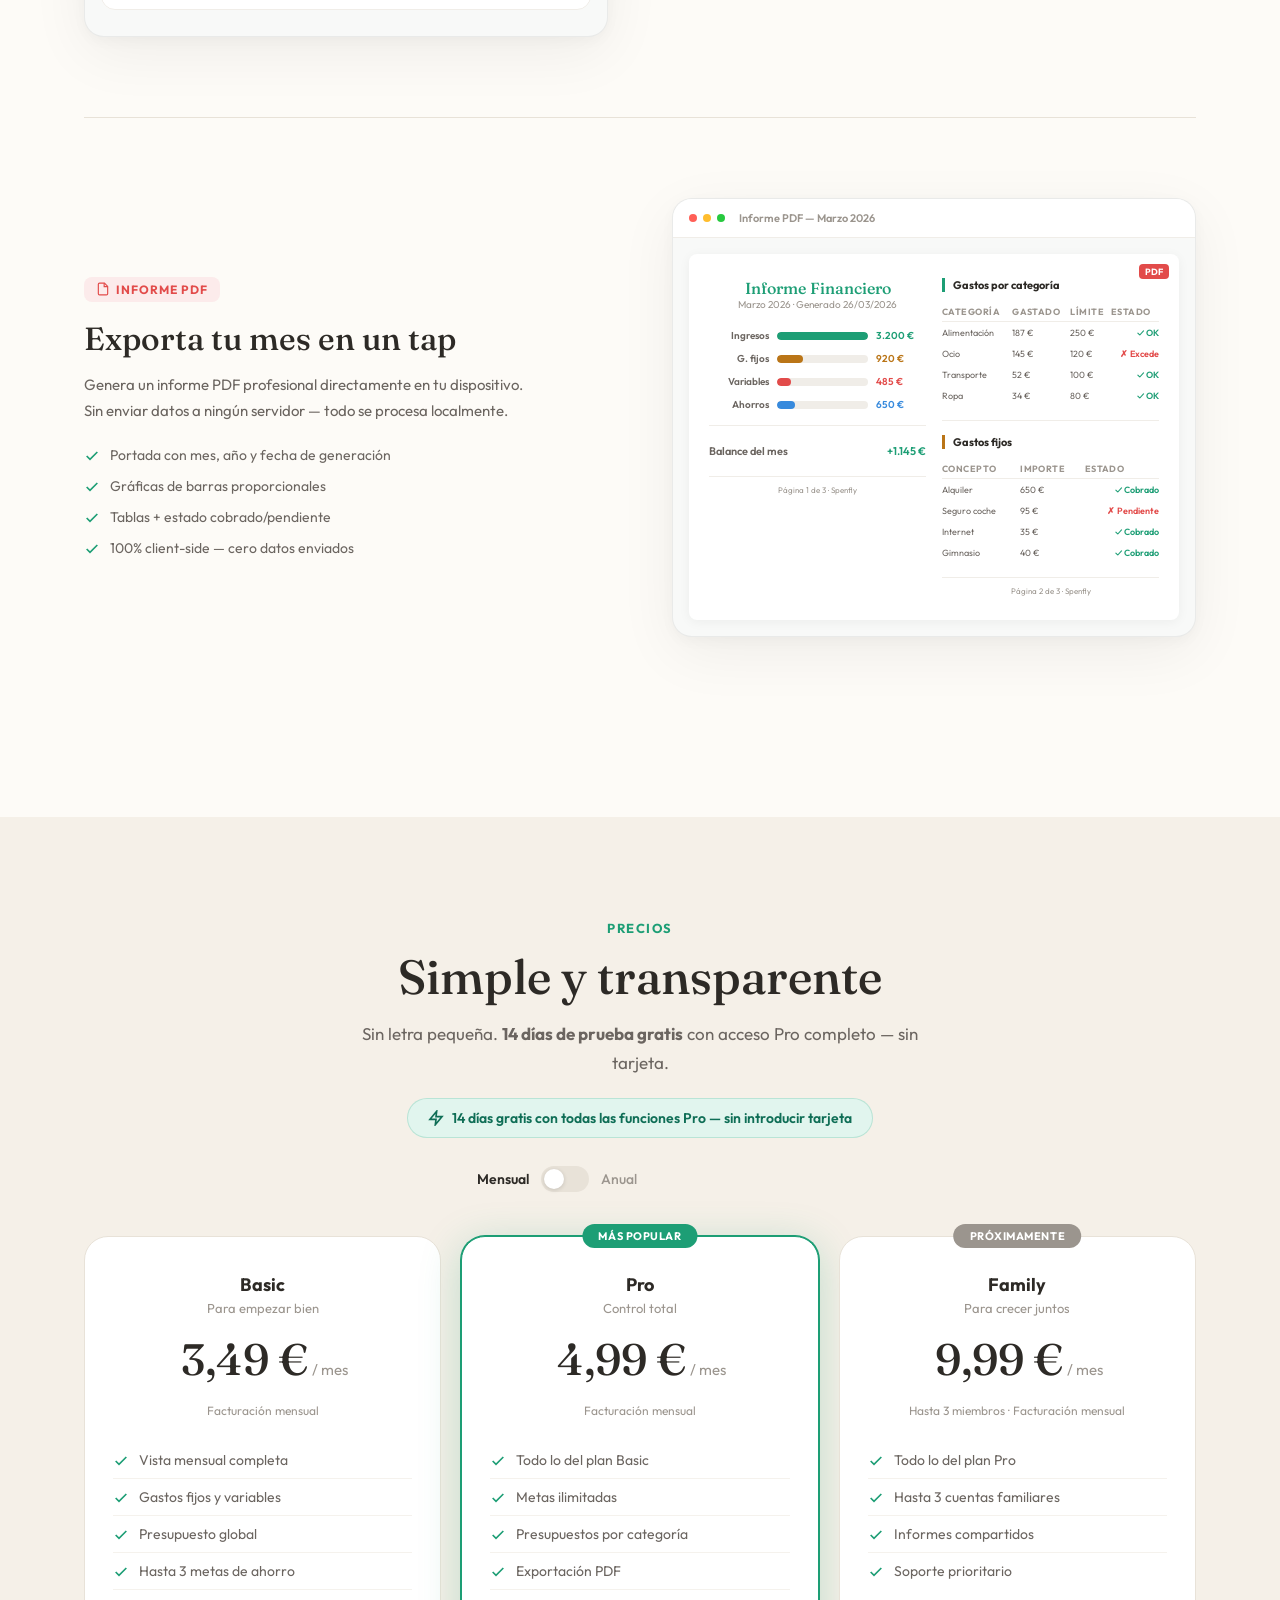
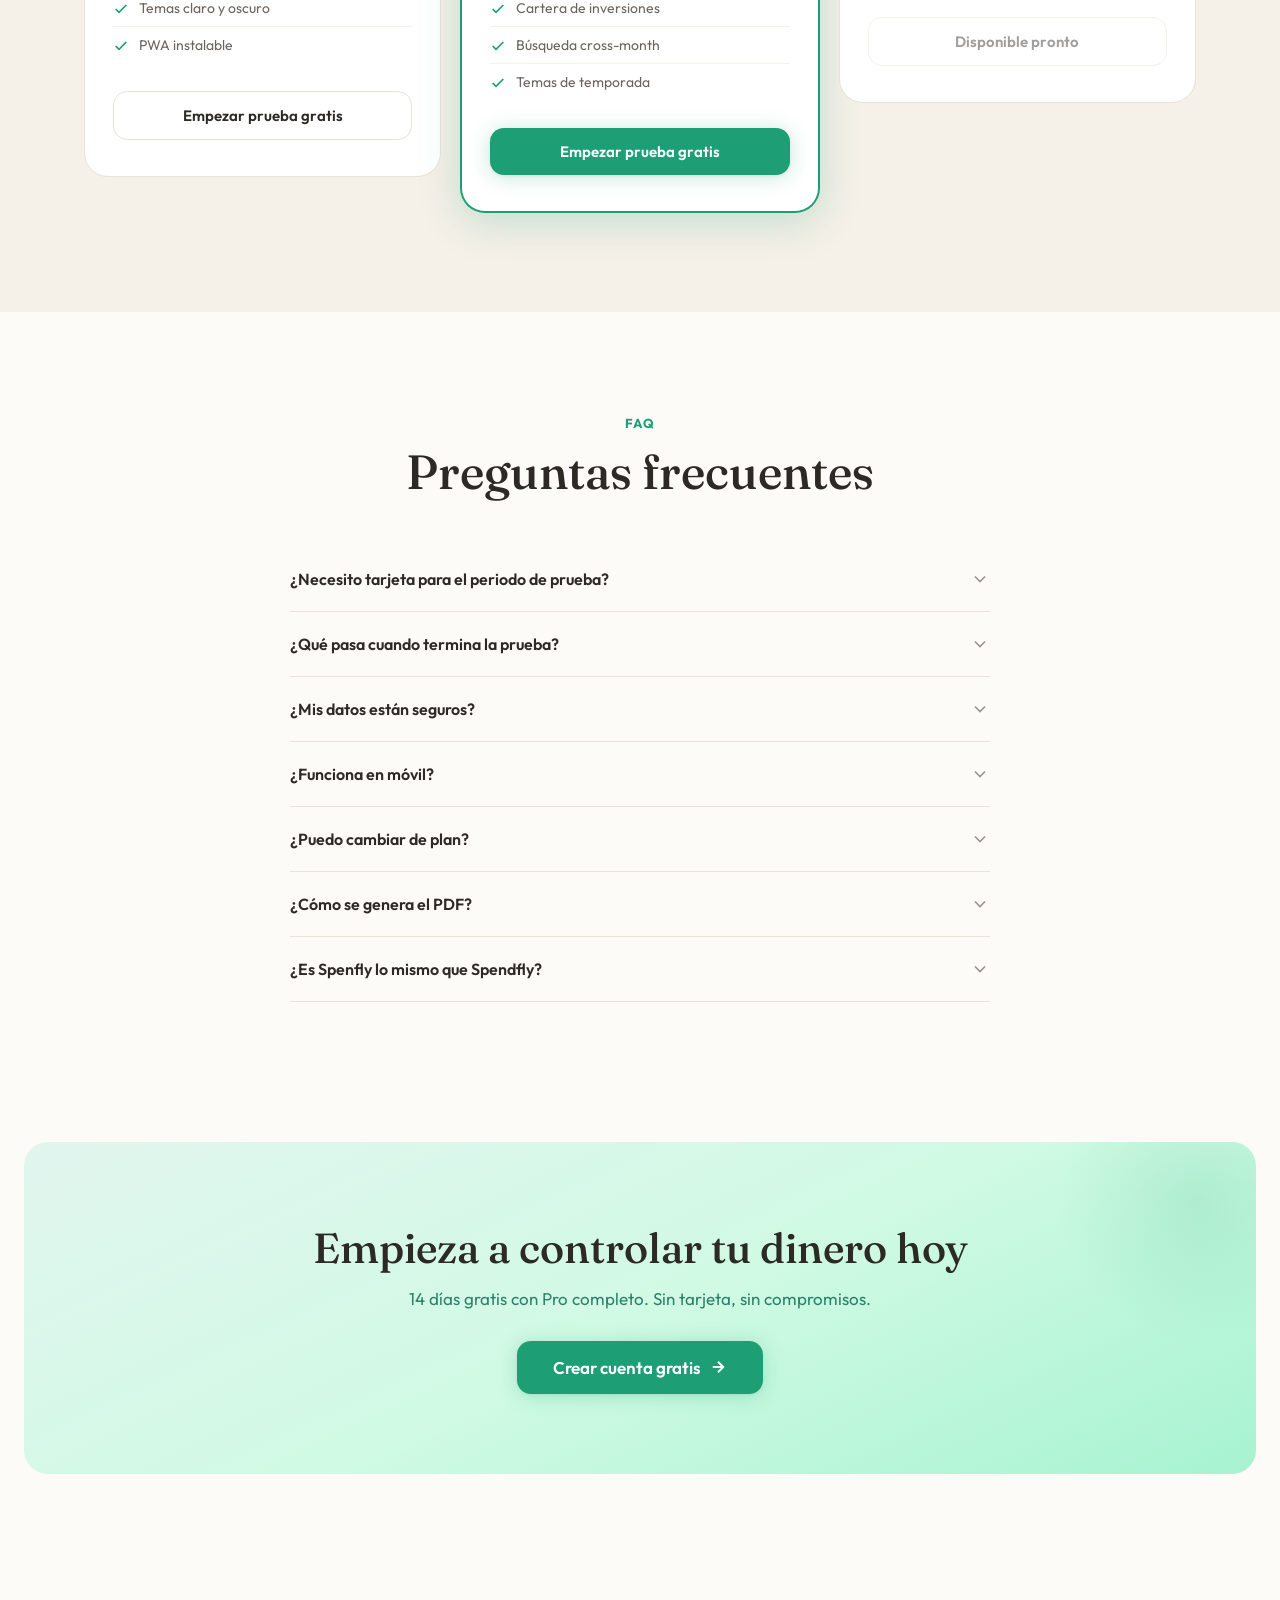
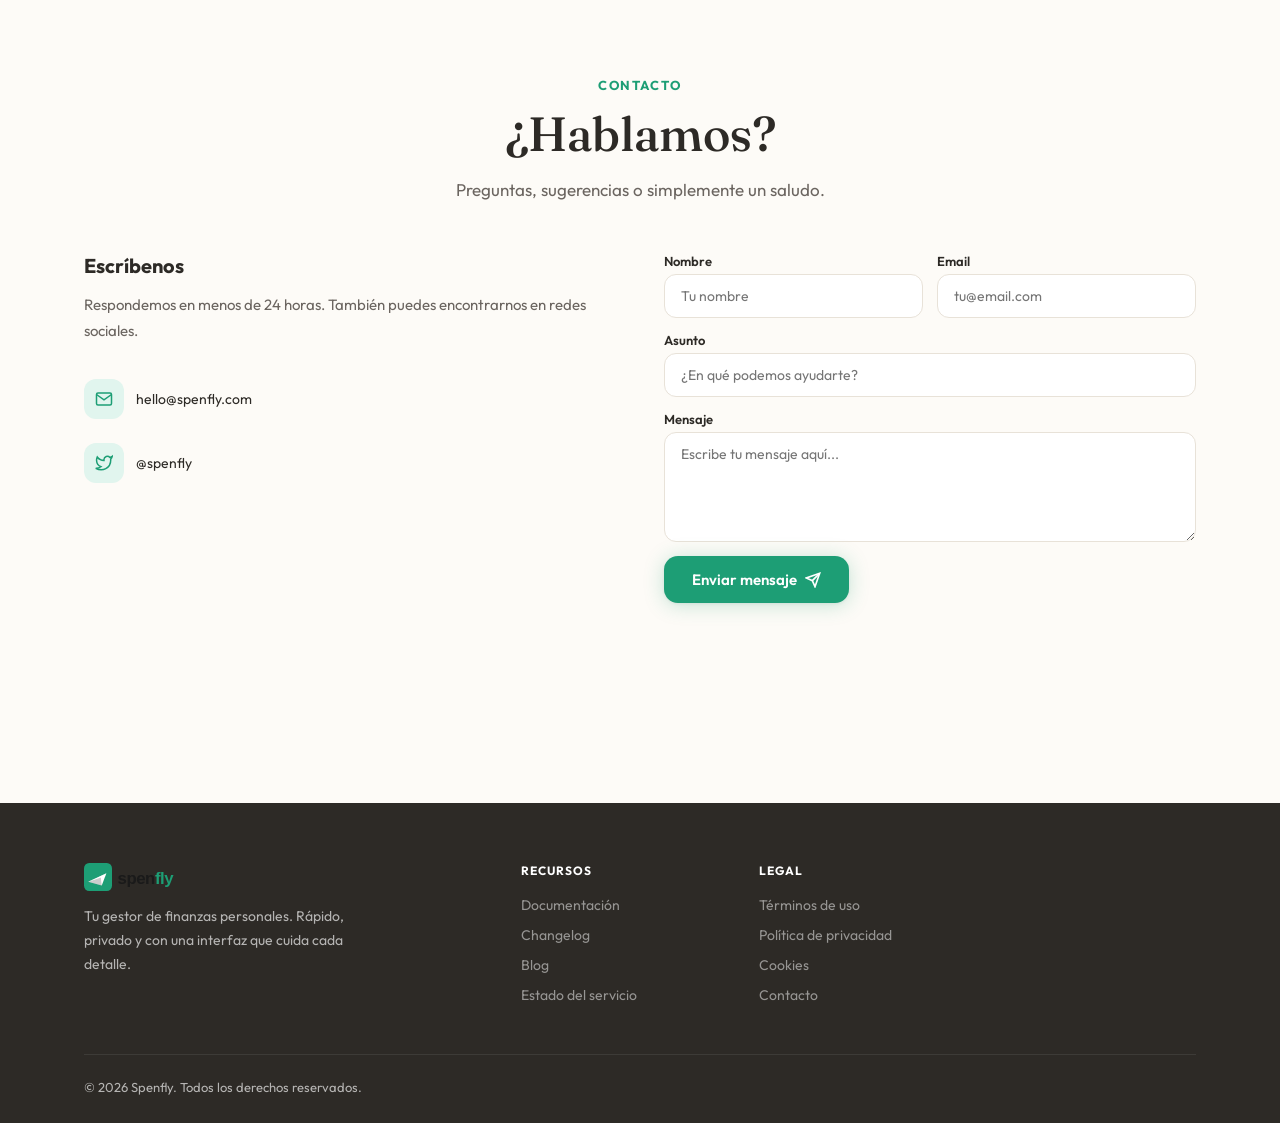
==== commit e253933c: "feat: few updates" ====
--- a/index.html
+++ b/index.html
@@ -451,8 +451,8 @@
     <div class="fade-in" style="text-align:center"><div class="section-label">Contacto</div><h2 class="section-title">¿Hablamos?</h2><p class="section-subtitle" style="margin-inline:auto">Preguntas, sugerencias o simplemente un saludo.</p></div>
     <div class="contact-grid fade-in">
       <div class="contact-info"><h3>Escríbenos</h3><p>Respondemos en menos de 24 horas. También puedes encontrarnos en redes sociales.</p>
-        <a href="mailto:hola@spenfly.com" class="contact-link"><div class="contact-link-icon"><svg width="18" height="18" viewBox="0 0 24 24" fill="none" stroke="currentColor" stroke-width="2"><path d="M4 4h16c1.1 0 2 .9 2 2v12c0 1.1-.9 2-2 2H4c-1.1 0-2-.9-2-2V6c0-1.1.9-2 2-2z"/><polyline points="22,6 12,13 2,6"/></svg></div>hola@spenfly.com</a>
-        <a href="#" class="contact-link"><div class="contact-link-icon"><svg width="18" height="18" viewBox="0 0 24 24" fill="none" stroke="currentColor" stroke-width="2"><path d="M23 3a10.9 10.9 0 0 1-3.14 1.53 4.48 4.48 0 0 0-7.86 3v1A10.66 10.66 0 0 1 3 4s-4 9 5 13a11.64 11.64 0 0 1-7 2c9 5 20 0 20-11.5a4.5 4.5 0 0 0-.08-.83A7.72 7.72 0 0 0 23 3z"/></svg></div>@spenfly_app</a>
+        <a href="mailto:hola@spenfly.com" class="contact-link"><div class="contact-link-icon"><svg width="18" height="18" viewBox="0 0 24 24" fill="none" stroke="currentColor" stroke-width="2"><path d="M4 4h16c1.1 0 2 .9 2 2v12c0 1.1-.9 2-2 2H4c-1.1 0-2-.9-2-2V6c0-1.1.9-2 2-2z"/><polyline points="22,6 12,13 2,6"/></svg></div>hello@spenfly.com</a>
+        <a href="#" class="contact-link"><div class="contact-link-icon"><svg width="18" height="18" viewBox="0 0 24 24" fill="none" stroke="currentColor" stroke-width="2"><path d="M23 3a10.9 10.9 0 0 1-3.14 1.53 4.48 4.48 0 0 0-7.86 3v1A10.66 10.66 0 0 1 3 4s-4 9 5 13a11.64 11.64 0 0 1-7 2c9 5 20 0 20-11.5a4.5 4.5 0 0 0-.08-.83A7.72 7.72 0 0 0 23 3z"/></svg></div>@spenfly</a>
       </div>
       <div class="contact-form">
         <div class="form-row"><div class="form-group"><label>Nombre</label><input type="text" placeholder="Tu nombre"></div><div class="form-group"><label>Email</label><input type="email" placeholder="tu@email.com"></div></div>
@@ -470,7 +470,7 @@
     <div class="footer-grid">
       <div>
         <div class="footer-brand">
-          <img src="media/logo_horizontal.svg" alt="Spenfly" height="28" style="display:block;filter:brightness(0) invert(1);">
+          <img src="media/logo_horizontal.svg" alt="Spenfly" height="28" style="display:block;">
         </div>
         <p>Tu gestor de finanzas personales. Rápido, privado y con una interfaz que cuida cada detalle.</p>
       </div>
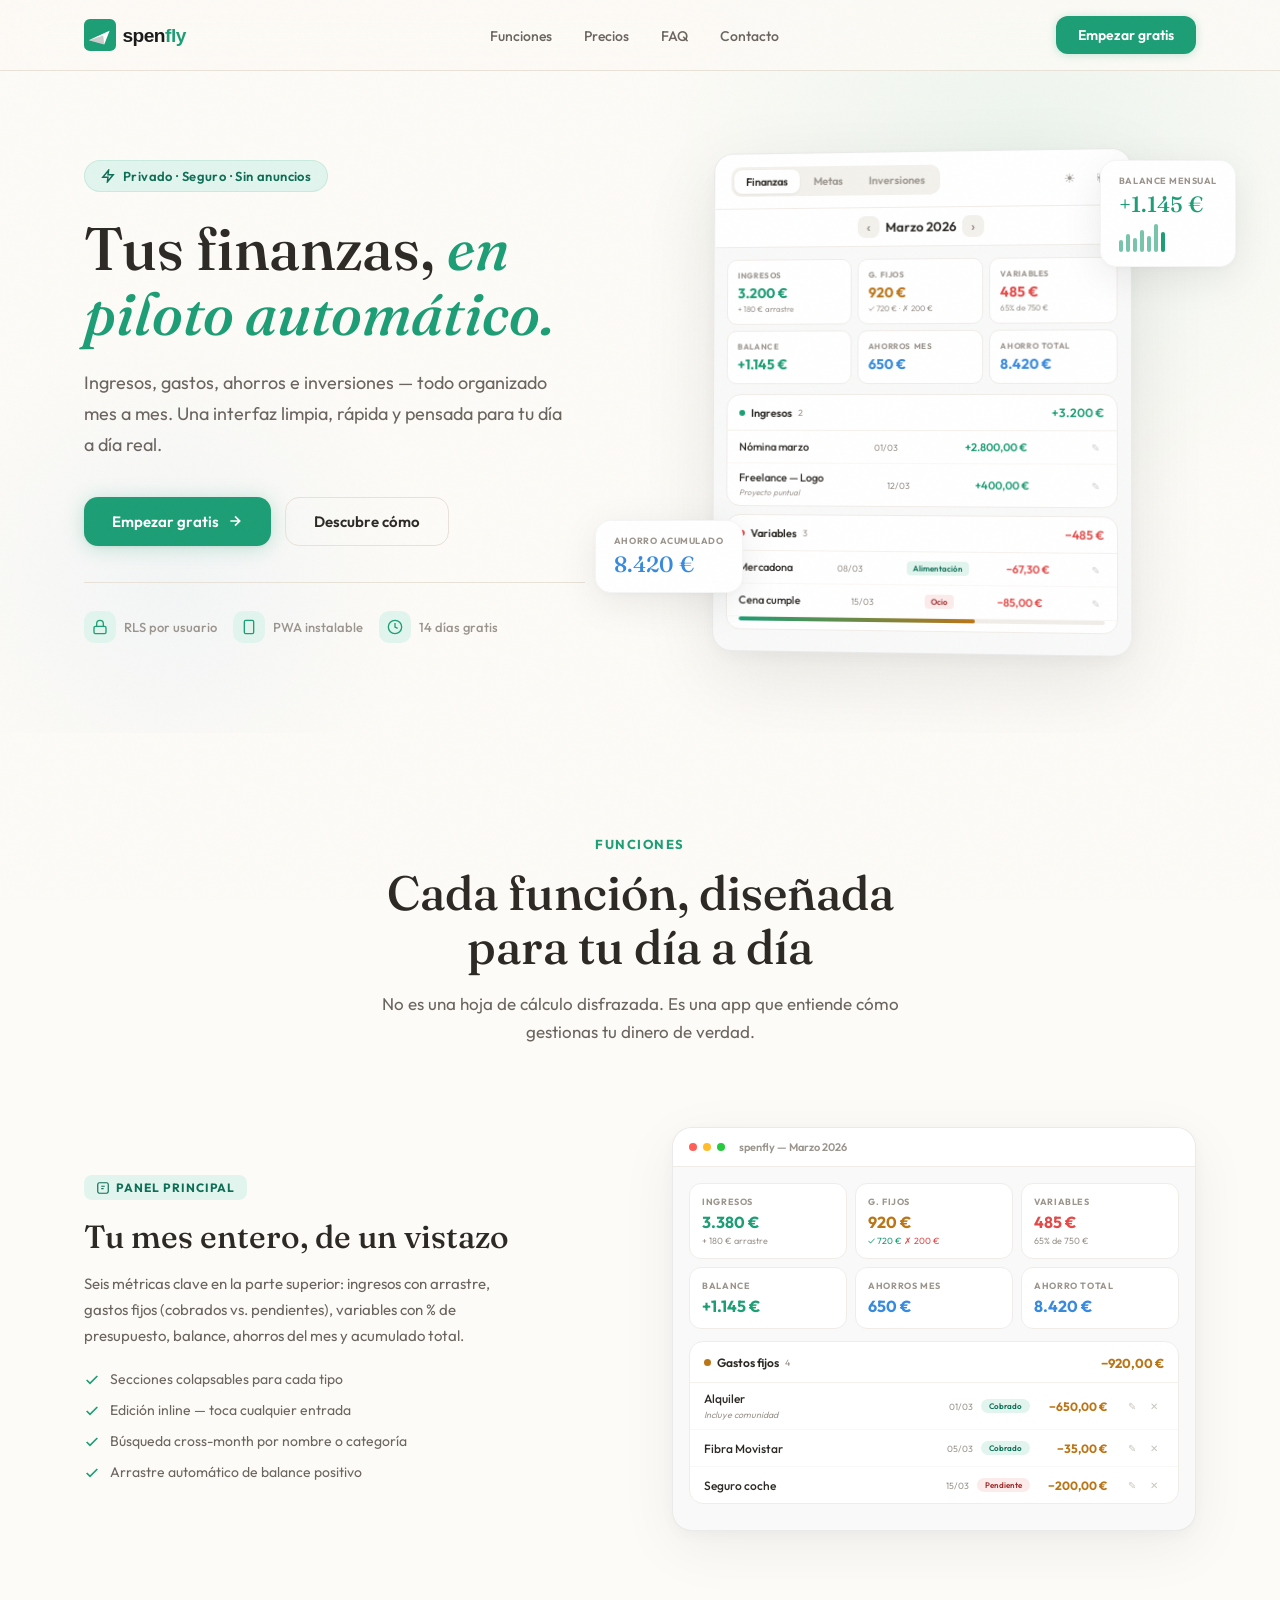
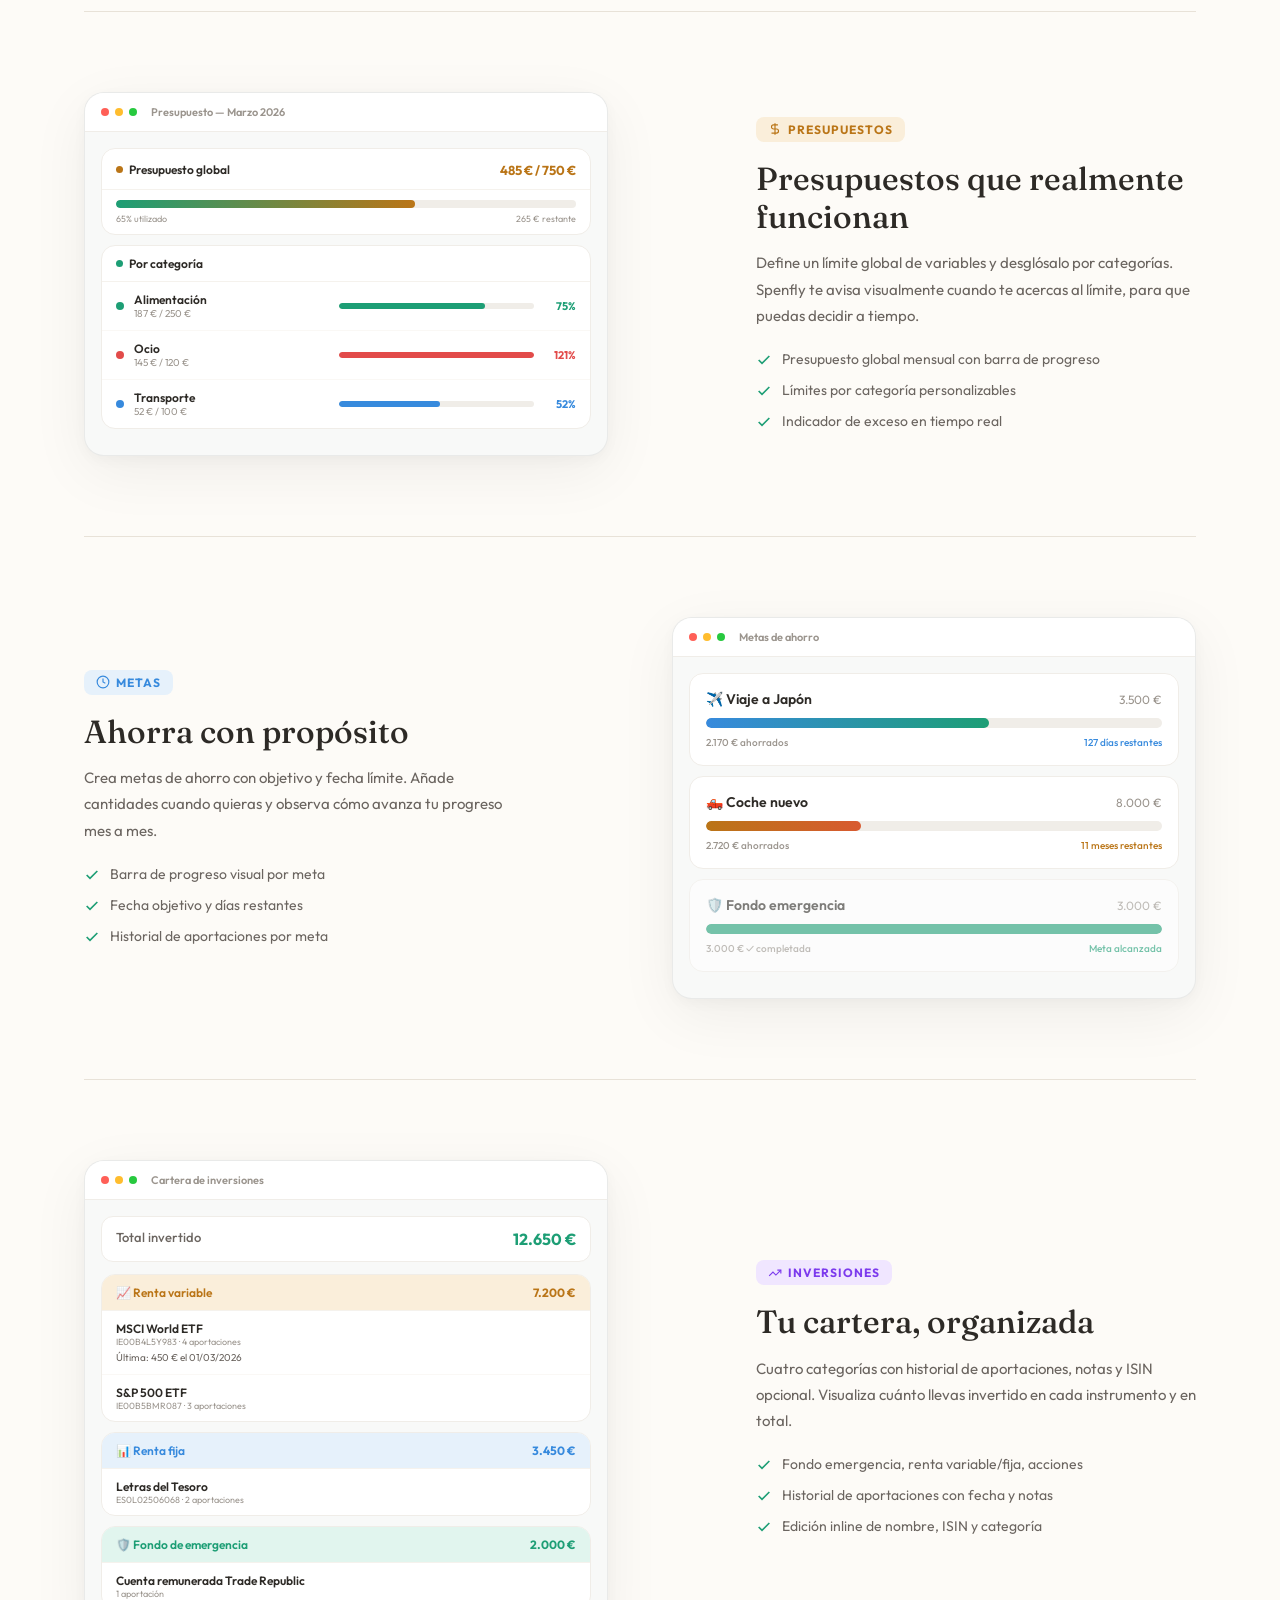
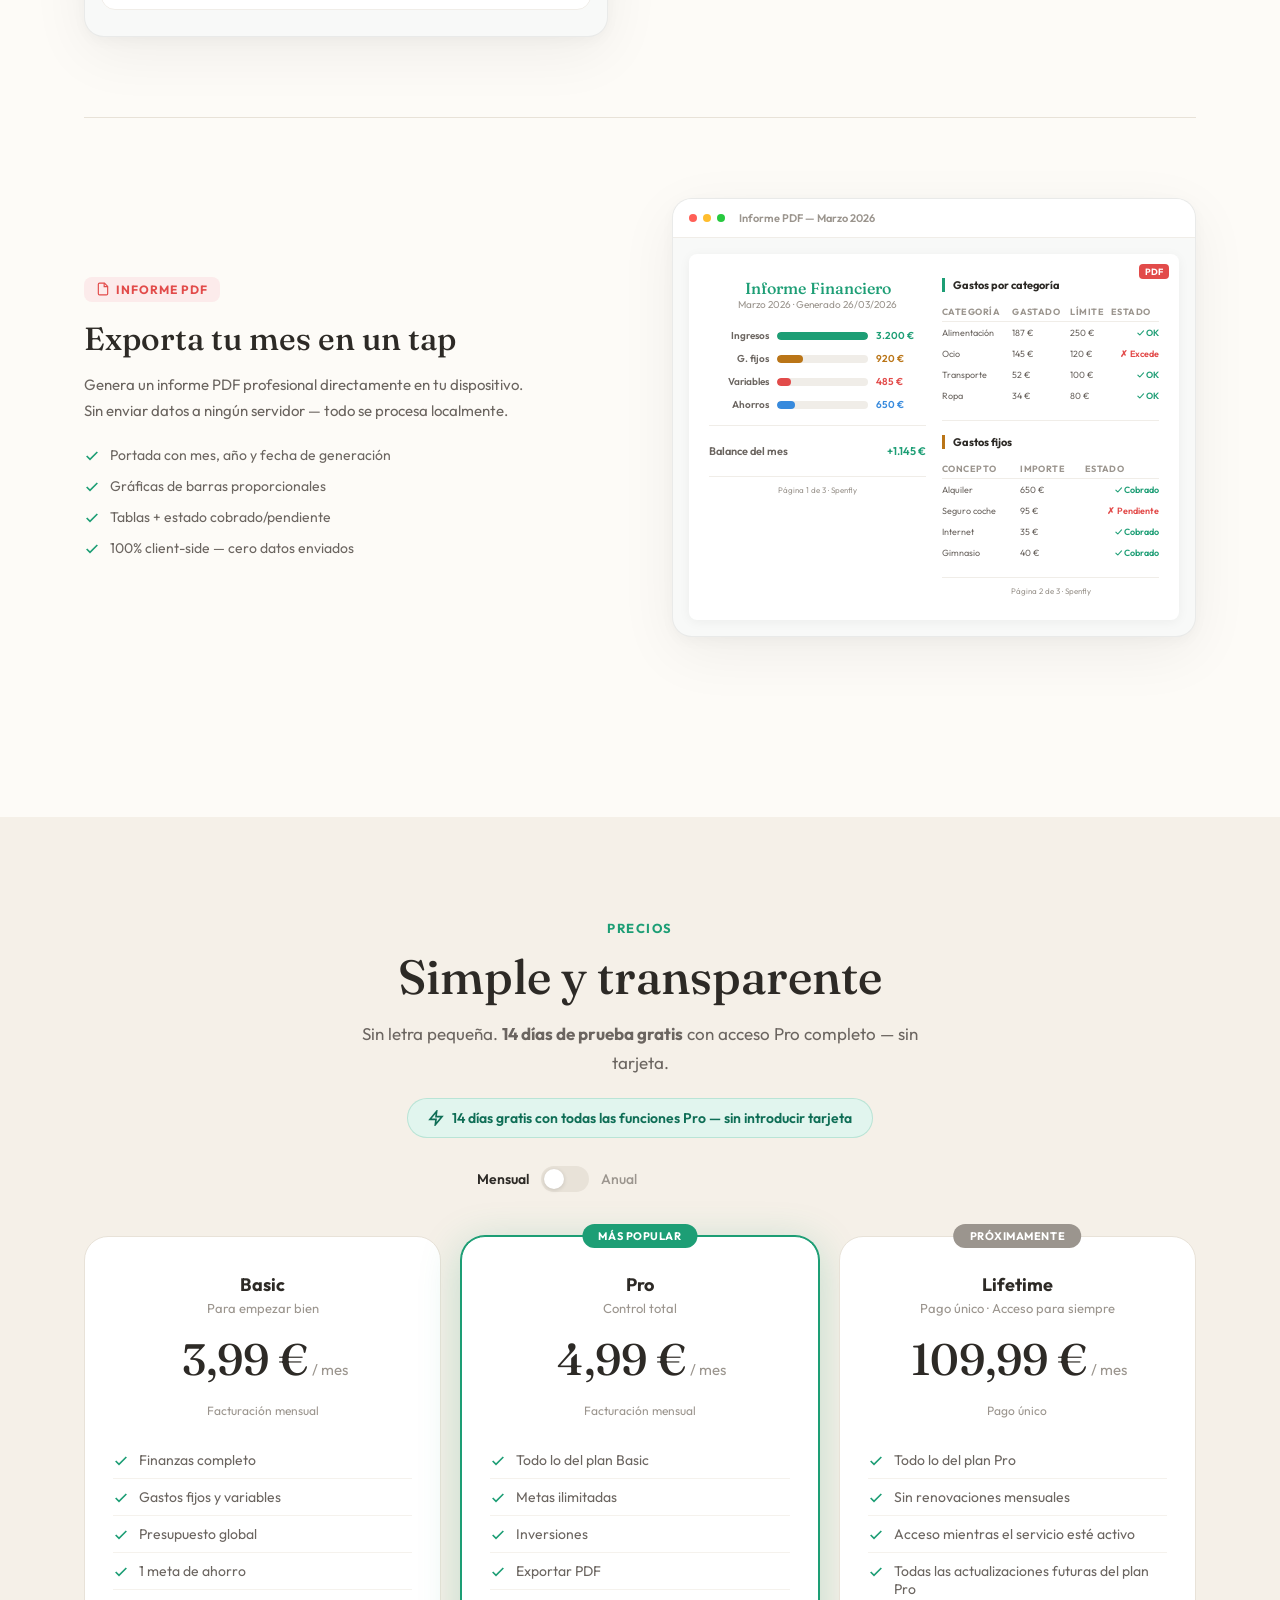
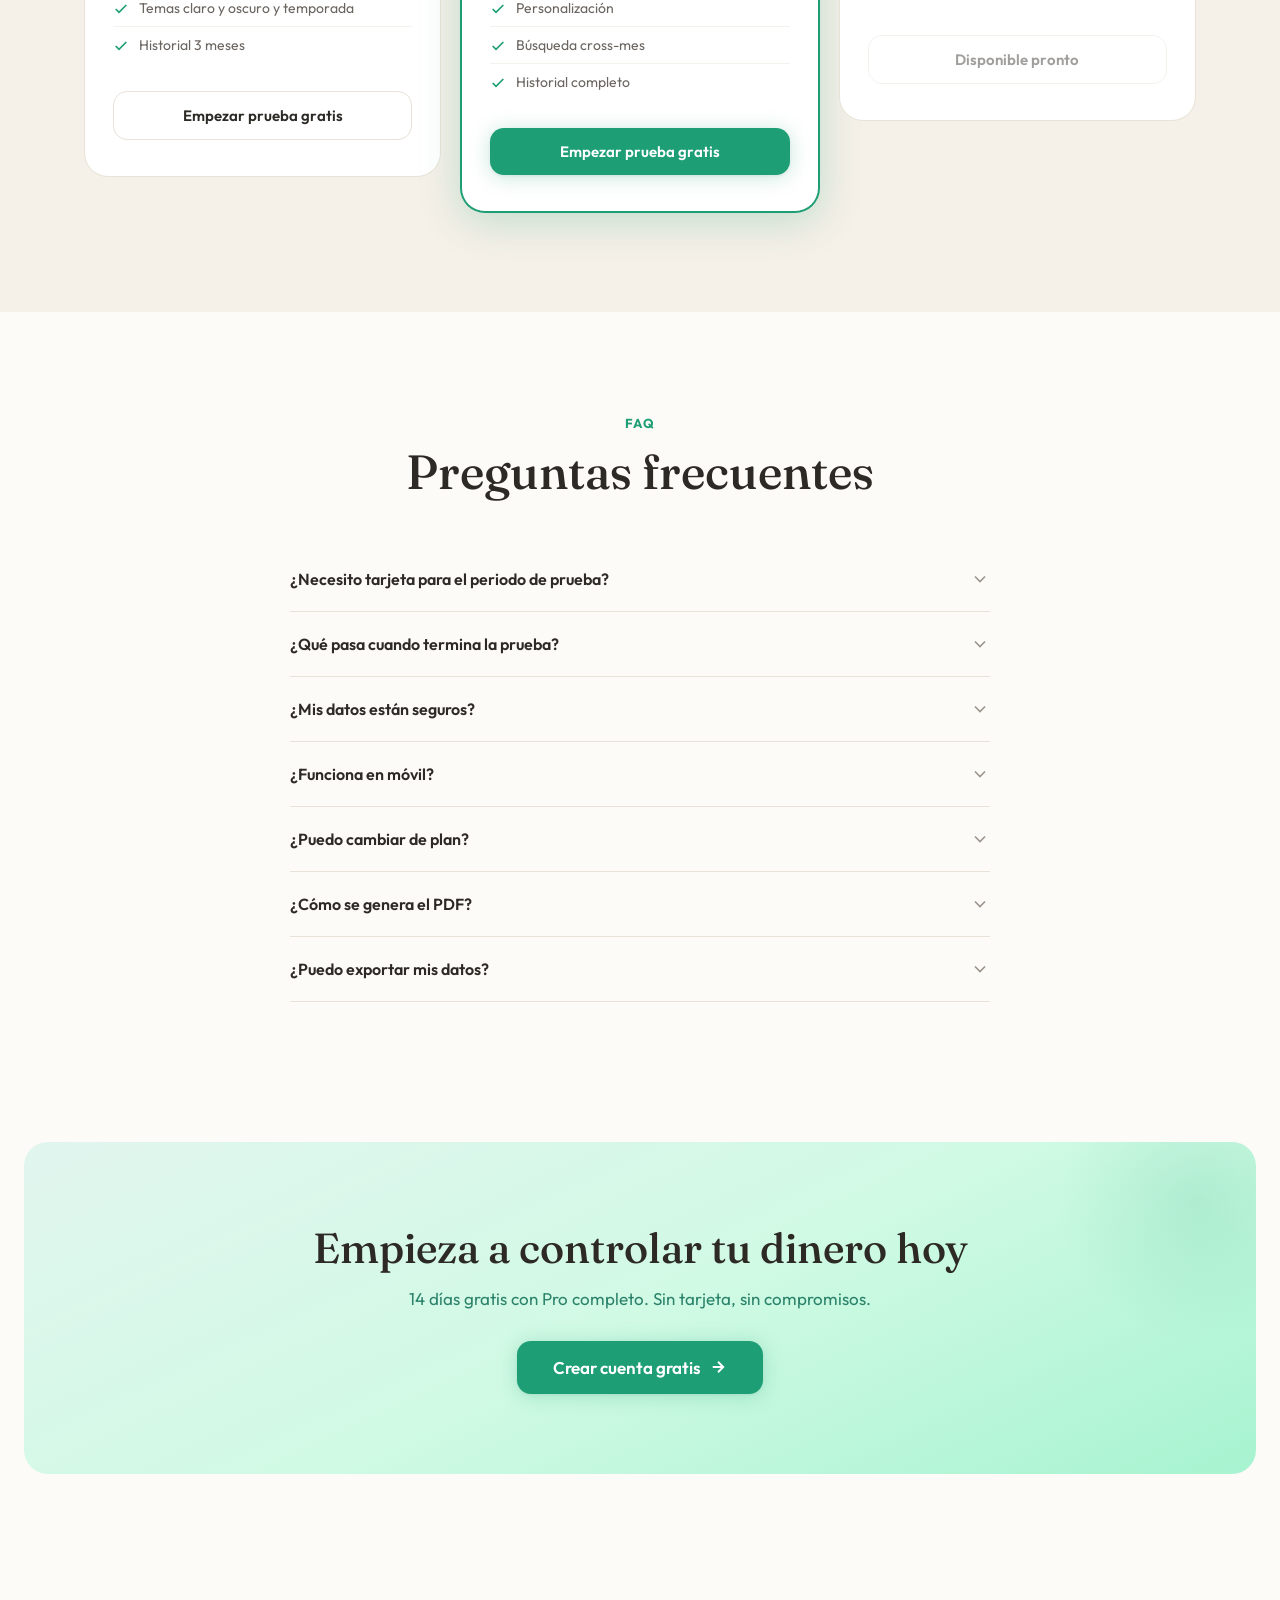
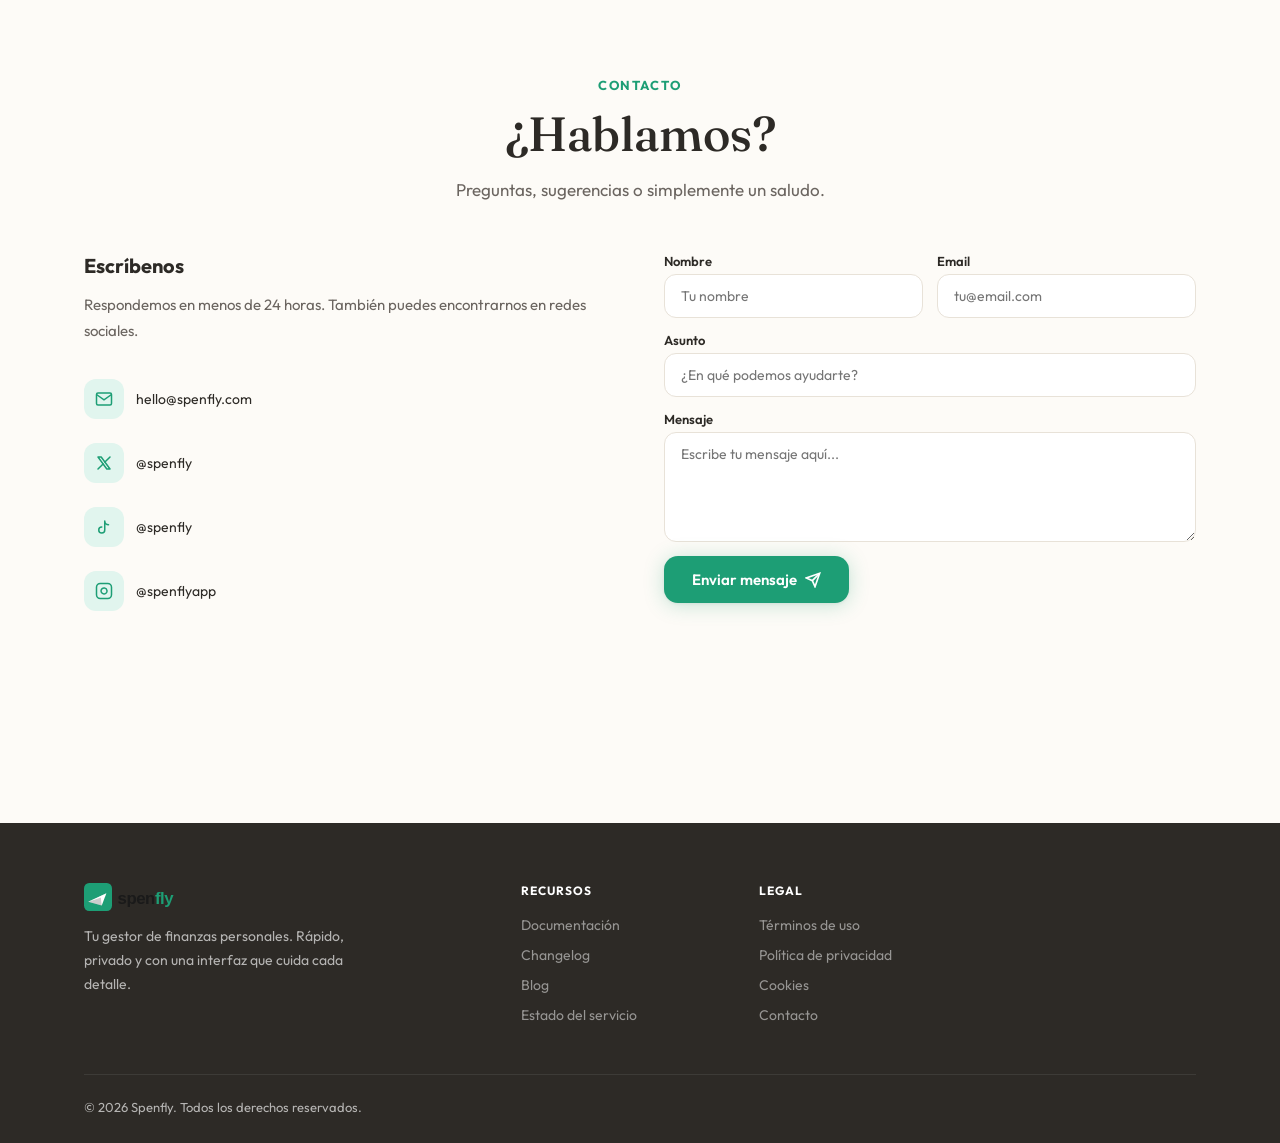
==== commit e8f76fde: "fixes" ====
--- a/index.html
+++ b/index.html
@@ -128,7 +128,7 @@
         <svg width="14" height="14" viewBox="0 0 24 24" fill="none" stroke="currentColor" stroke-width="2.5"><path d="M13 2L3 14h9l-1 8 10-12h-9l1-8z"/></svg>
         Privado · Seguro · Sin anuncios
       </div>
-      <h1>Gasta menos. <em>Vive más.</em></h1>
+      <h1>Tus finanzas, <em>en piloto automático.</em></h1>
       <p class="hero-desc">Ingresos, gastos, ahorros e inversiones — todo organizado mes a mes. Una interfaz limpia, rápida y pensada para tu día a día real.</p>
       <div class="hero-actions">
         <a href="https://app.spenfly.com/auth/login" target="_blank" class="btn btn-primary">Empezar gratis <svg width="16" height="16" viewBox="0 0 24 24" fill="none" stroke="currentColor" stroke-width="2.5"><path d="M5 12h14M12 5l7 7-7 7"/></svg></a>
@@ -357,18 +357,18 @@
         <h3>Basic</h3>
         <div class="desc">Para empezar bien</div>
         <div class="price">
-          <span class="old-price" id="basicOld">3,49 €</span>
-          <span class="price-val" id="basicPrice">3,49 €</span>
+          <span class="old-price" id="basicOld">3,99 €</span>
+          <span class="price-val" id="basicPrice">3,99 €</span>
           <span> / mes</span>
         </div>
         <div class="pnote" id="basicNote">Facturación mensual</div>
         <ul>
-          <li><svg width="16" height="16" viewBox="0 0 24 24" fill="none" stroke="#1D9E75" stroke-width="2.5"><polyline points="20 6 9 17 4 12"/></svg>Vista mensual completa</li>
+          <li><svg width="16" height="16" viewBox="0 0 24 24" fill="none" stroke="#1D9E75" stroke-width="2.5"><polyline points="20 6 9 17 4 12"/></svg>Finanzas completo</li>
           <li><svg width="16" height="16" viewBox="0 0 24 24" fill="none" stroke="#1D9E75" stroke-width="2.5"><polyline points="20 6 9 17 4 12"/></svg>Gastos fijos y variables</li>
           <li><svg width="16" height="16" viewBox="0 0 24 24" fill="none" stroke="#1D9E75" stroke-width="2.5"><polyline points="20 6 9 17 4 12"/></svg>Presupuesto global</li>
-          <li><svg width="16" height="16" viewBox="0 0 24 24" fill="none" stroke="#1D9E75" stroke-width="2.5"><polyline points="20 6 9 17 4 12"/></svg>Hasta 3 metas de ahorro</li>
-          <li><svg width="16" height="16" viewBox="0 0 24 24" fill="none" stroke="#1D9E75" stroke-width="2.5"><polyline points="20 6 9 17 4 12"/></svg>Temas claro y oscuro</li>
-          <li><svg width="16" height="16" viewBox="0 0 24 24" fill="none" stroke="#1D9E75" stroke-width="2.5"><polyline points="20 6 9 17 4 12"/></svg>PWA instalable</li>
+          <li><svg width="16" height="16" viewBox="0 0 24 24" fill="none" stroke="#1D9E75" stroke-width="2.5"><polyline points="20 6 9 17 4 12"/></svg>1 meta de ahorro</li>
+          <li><svg width="16" height="16" viewBox="0 0 24 24" fill="none" stroke="#1D9E75" stroke-width="2.5"><polyline points="20 6 9 17 4 12"/></svg>Temas claro y oscuro y temporada</li>
+          <li><svg width="16" height="16" viewBox="0 0 24 24" fill="none" stroke="#1D9E75" stroke-width="2.5"><polyline points="20 6 9 17 4 12"/></svg>Historial 3 meses</li>
         </ul>
         <a href="https://app.spenfly.com/auth/login" target="_blank" class="btn btn-ghost">Empezar prueba gratis</a>
       </div>
@@ -387,31 +387,31 @@
         <ul>
           <li><svg width="16" height="16" viewBox="0 0 24 24" fill="none" stroke="#1D9E75" stroke-width="2.5"><polyline points="20 6 9 17 4 12"/></svg>Todo lo del plan Basic</li>
           <li><svg width="16" height="16" viewBox="0 0 24 24" fill="none" stroke="#1D9E75" stroke-width="2.5"><polyline points="20 6 9 17 4 12"/></svg>Metas ilimitadas</li>
-          <li><svg width="16" height="16" viewBox="0 0 24 24" fill="none" stroke="#1D9E75" stroke-width="2.5"><polyline points="20 6 9 17 4 12"/></svg>Presupuestos por categoría</li>
-          <li><svg width="16" height="16" viewBox="0 0 24 24" fill="none" stroke="#1D9E75" stroke-width="2.5"><polyline points="20 6 9 17 4 12"/></svg>Exportación PDF</li>
-          <li><svg width="16" height="16" viewBox="0 0 24 24" fill="none" stroke="#1D9E75" stroke-width="2.5"><polyline points="20 6 9 17 4 12"/></svg>Cartera de inversiones</li>
-          <li><svg width="16" height="16" viewBox="0 0 24 24" fill="none" stroke="#1D9E75" stroke-width="2.5"><polyline points="20 6 9 17 4 12"/></svg>Búsqueda cross-month</li>
-          <li><svg width="16" height="16" viewBox="0 0 24 24" fill="none" stroke="#1D9E75" stroke-width="2.5"><polyline points="20 6 9 17 4 12"/></svg>Temas de temporada</li>
+          <li><svg width="16" height="16" viewBox="0 0 24 24" fill="none" stroke="#1D9E75" stroke-width="2.5"><polyline points="20 6 9 17 4 12"/></svg>Inversiones</li>
+          <li><svg width="16" height="16" viewBox="0 0 24 24" fill="none" stroke="#1D9E75" stroke-width="2.5"><polyline points="20 6 9 17 4 12"/></svg>Exportar PDF</li>
+          <li><svg width="16" height="16" viewBox="0 0 24 24" fill="none" stroke="#1D9E75" stroke-width="2.5"><polyline points="20 6 9 17 4 12"/></svg>Personalización</li>
+          <li><svg width="16" height="16" viewBox="0 0 24 24" fill="none" stroke="#1D9E75" stroke-width="2.5"><polyline points="20 6 9 17 4 12"/></svg>Búsqueda cross-mes</li>
+          <li><svg width="16" height="16" viewBox="0 0 24 24" fill="none" stroke="#1D9E75" stroke-width="2.5"><polyline points="20 6 9 17 4 12"/></svg>Historial completo</li>
         </ul>
         <a href="https://app.spenfly.com/auth/login" target="_blank" class="btn btn-primary">Empezar prueba gratis</a>
       </div>
 
-      <!-- FAMILY -->
+      <!-- LIFETIME -->
       <div class="price-card price-card-coming fade-in d3">
         <div class="coming-soon-badge">Próximamente</div>
-        <h3>Family</h3>
-        <div class="desc">Para crecer juntos</div>
+        <h3>Lifetime</h3>
+        <div class="desc">Pago único · Acceso para siempre</div>
         <div class="price" id="famPriceWrap">
-          <span class="old-price" id="famOld">9,99 €</span>
-          <span class="price-val" id="famPrice">9,99 €</span>
+          <span class="old-price" id="famOld">109,99 €</span>
+          <span class="price-val" id="famPrice">109,99 €</span>
           <span> / mes</span>
         </div>
-        <div class="pnote" id="famNote">Hasta 3 miembros · Facturación mensual</div>
+        <div class="pnote" id="famNote">Pago único</div>
         <ul>
           <li><svg width="16" height="16" viewBox="0 0 24 24" fill="none" stroke="#1D9E75" stroke-width="2.5"><polyline points="20 6 9 17 4 12"/></svg>Todo lo del plan Pro</li>
-          <li><svg width="16" height="16" viewBox="0 0 24 24" fill="none" stroke="#1D9E75" stroke-width="2.5"><polyline points="20 6 9 17 4 12"/></svg>Hasta 3 cuentas familiares</li>
-          <li><svg width="16" height="16" viewBox="0 0 24 24" fill="none" stroke="#1D9E75" stroke-width="2.5"><polyline points="20 6 9 17 4 12"/></svg>Informes compartidos</li>
-          <li><svg width="16" height="16" viewBox="0 0 24 24" fill="none" stroke="#1D9E75" stroke-width="2.5"><polyline points="20 6 9 17 4 12"/></svg>Soporte prioritario</li>
+          <li><svg width="16" height="16" viewBox="0 0 24 24" fill="none" stroke="#1D9E75" stroke-width="2.5"><polyline points="20 6 9 17 4 12"/></svg>Sin renovaciones mensuales</li>
+          <li><svg width="16" height="16" viewBox="0 0 24 24" fill="none" stroke="#1D9E75" stroke-width="2.5"><polyline points="20 6 9 17 4 12"/></svg>Acceso mientras el servicio esté activo</li>
+          <li><svg width="16" height="16" viewBox="0 0 24 24" fill="none" stroke="#1D9E75" stroke-width="2.5"><polyline points="20 6 9 17 4 12"/></svg>Todas las actualizaciones futuras del plan Pro</li>
         </ul>
         <button class="btn btn-ghost" disabled style="opacity:0.45;cursor:not-allowed;width:100%;justify-content:center">Disponible pronto</button>
       </div>
@@ -431,7 +431,7 @@
       <div class="faq-item fade-in"><button class="faq-q" onclick="toggleFaq(this)">¿Funciona en móvil?<svg class="chev" width="20" height="20" viewBox="0 0 24 24" fill="none" stroke="currentColor" stroke-width="2"><polyline points="6 9 12 15 18 9"/></svg></button><div class="faq-a"><p>Sí. PWA mobile-first que se instala como app nativa en iOS y Android. Sin pasar por App Store.</p></div></div>
       <div class="faq-item fade-in"><button class="faq-q" onclick="toggleFaq(this)">¿Puedo cambiar de plan?<svg class="chev" width="20" height="20" viewBox="0 0 24 24" fill="none" stroke="currentColor" stroke-width="2"><polyline points="6 9 12 15 18 9"/></svg></button><div class="faq-a"><p>Sí, en cualquier momento desde los ajustes de tu cuenta. El cambio se prorratea automáticamente.</p></div></div>
       <div class="faq-item fade-in"><button class="faq-q" onclick="toggleFaq(this)">¿Cómo se genera el PDF?<svg class="chev" width="20" height="20" viewBox="0 0 24 24" fill="none" stroke="currentColor" stroke-width="2"><polyline points="6 9 12 15 18 9"/></svg></button><div class="faq-a"><p>100% en tu dispositivo con jsPDF. No enviamos datos a ningún servidor externo.</p></div></div>
-      <div class="faq-item fade-in"><button class="faq-q" onclick="toggleFaq(this)">¿Es Spenfly lo mismo que Spendfly?<svg class="chev" width="20" height="20" viewBox="0 0 24 24" fill="none" stroke="currentColor" stroke-width="2"><polyline points="6 9 12 15 18 9"/></svg></button><div class="faq-a"><p>Sí. Spenfly (también escrito como Spendfly o SpendFly) es la misma app de finanzas personales. El nombre oficial es <strong>Spenfly</strong>, pero ambas búsquedas te llevan al mismo sitio.</p></div></div>
+      <div class="faq-item fade-in"><button class="faq-q" onclick="toggleFaq(this)">¿Puedo exportar mis datos?<svg class="chev" width="20" height="20" viewBox="0 0 24 24" fill="none" stroke="currentColor" stroke-width="2"><polyline points="6 9 12 15 18 9"/></svg></button><div class="faq-a"><p>Sí. En ajustes dentro de la app hay una opción de exportar todos los datos en csv.</p></div></div>
     </div>
   </div>
 </section>
@@ -452,7 +452,35 @@
     <div class="contact-grid fade-in">
       <div class="contact-info"><h3>Escríbenos</h3><p>Respondemos en menos de 24 horas. También puedes encontrarnos en redes sociales.</p>
         <a href="mailto:hola@spenfly.com" class="contact-link"><div class="contact-link-icon"><svg width="18" height="18" viewBox="0 0 24 24" fill="none" stroke="currentColor" stroke-width="2"><path d="M4 4h16c1.1 0 2 .9 2 2v12c0 1.1-.9 2-2 2H4c-1.1 0-2-.9-2-2V6c0-1.1.9-2 2-2z"/><polyline points="22,6 12,13 2,6"/></svg></div>hello@spenfly.com</a>
-        <a href="#" class="contact-link"><div class="contact-link-icon"><svg width="18" height="18" viewBox="0 0 24 24" fill="none" stroke="currentColor" stroke-width="2"><path d="M23 3a10.9 10.9 0 0 1-3.14 1.53 4.48 4.48 0 0 0-7.86 3v1A10.66 10.66 0 0 1 3 4s-4 9 5 13a11.64 11.64 0 0 1-7 2c9 5 20 0 20-11.5a4.5 4.5 0 0 0-.08-.83A7.72 7.72 0 0 0 23 3z"/></svg></div>@spenfly</a>
+        <a href="https://x.com/Spenfly" class="contact-link">
+            <div class="contact-link-icon">
+                <svg width="18" height="18" viewBox="0 0 24 24" fill="none" stroke="currentColor" stroke-width="2" stroke-linecap="round" stroke-linejoin="round">
+                    <path d="M4 4l11.733 16h4.267l-11.733 -16z" />
+                    <path d="M4 20l6.768 -6.768m2.46 -2.46l6.772 -6.772" />
+                </svg>
+            </div>
+            @spenfly
+        </a>
+
+        <a href="https://www.tiktok.com/@spenfly" class="contact-link">
+            <div class="contact-link-icon">
+                <svg width="18" height="18" viewBox="0 0 24 24" fill="none" stroke="currentColor" stroke-width="2" stroke-linecap="round" stroke-linejoin="round">
+                    <path d="M9 12a4 4 0 1 0 4 4V4a5 5 0 0 0 5 5" />
+                </svg>
+            </div>
+            @spenfly
+        </a>
+
+        <a href="https://www.instagram.com/spenflyapp?igsh=MTJrMHFleTR5enoyZg%3D%3D" class="contact-link">
+            <div class="contact-link-icon">
+                <svg width="18" height="18" viewBox="0 0 24 24" fill="none" stroke="currentColor" stroke-width="2" stroke-linecap="round" stroke-linejoin="round">
+                    <rect x="2" y="2" width="20" height="20" rx="5" ry="5"></rect>
+                    <path d="M16 11.37A4 4 0 1 1 12.63 8 4 4 0 0 1 16 11.37z"></rect>
+                    <line x1="17.5" y1="6.5" x2="17.51" y2="6.5"></line>
+                </svg>
+            </div>
+            @spenflyapp
+        </a>
       </div>
       <div class="contact-form">
         <div class="form-row"><div class="form-group"><label>Nombre</label><input type="text" placeholder="Tu nombre"></div><div class="form-group"><label>Email</label><input type="email" placeholder="tu@email.com"></div></div>
